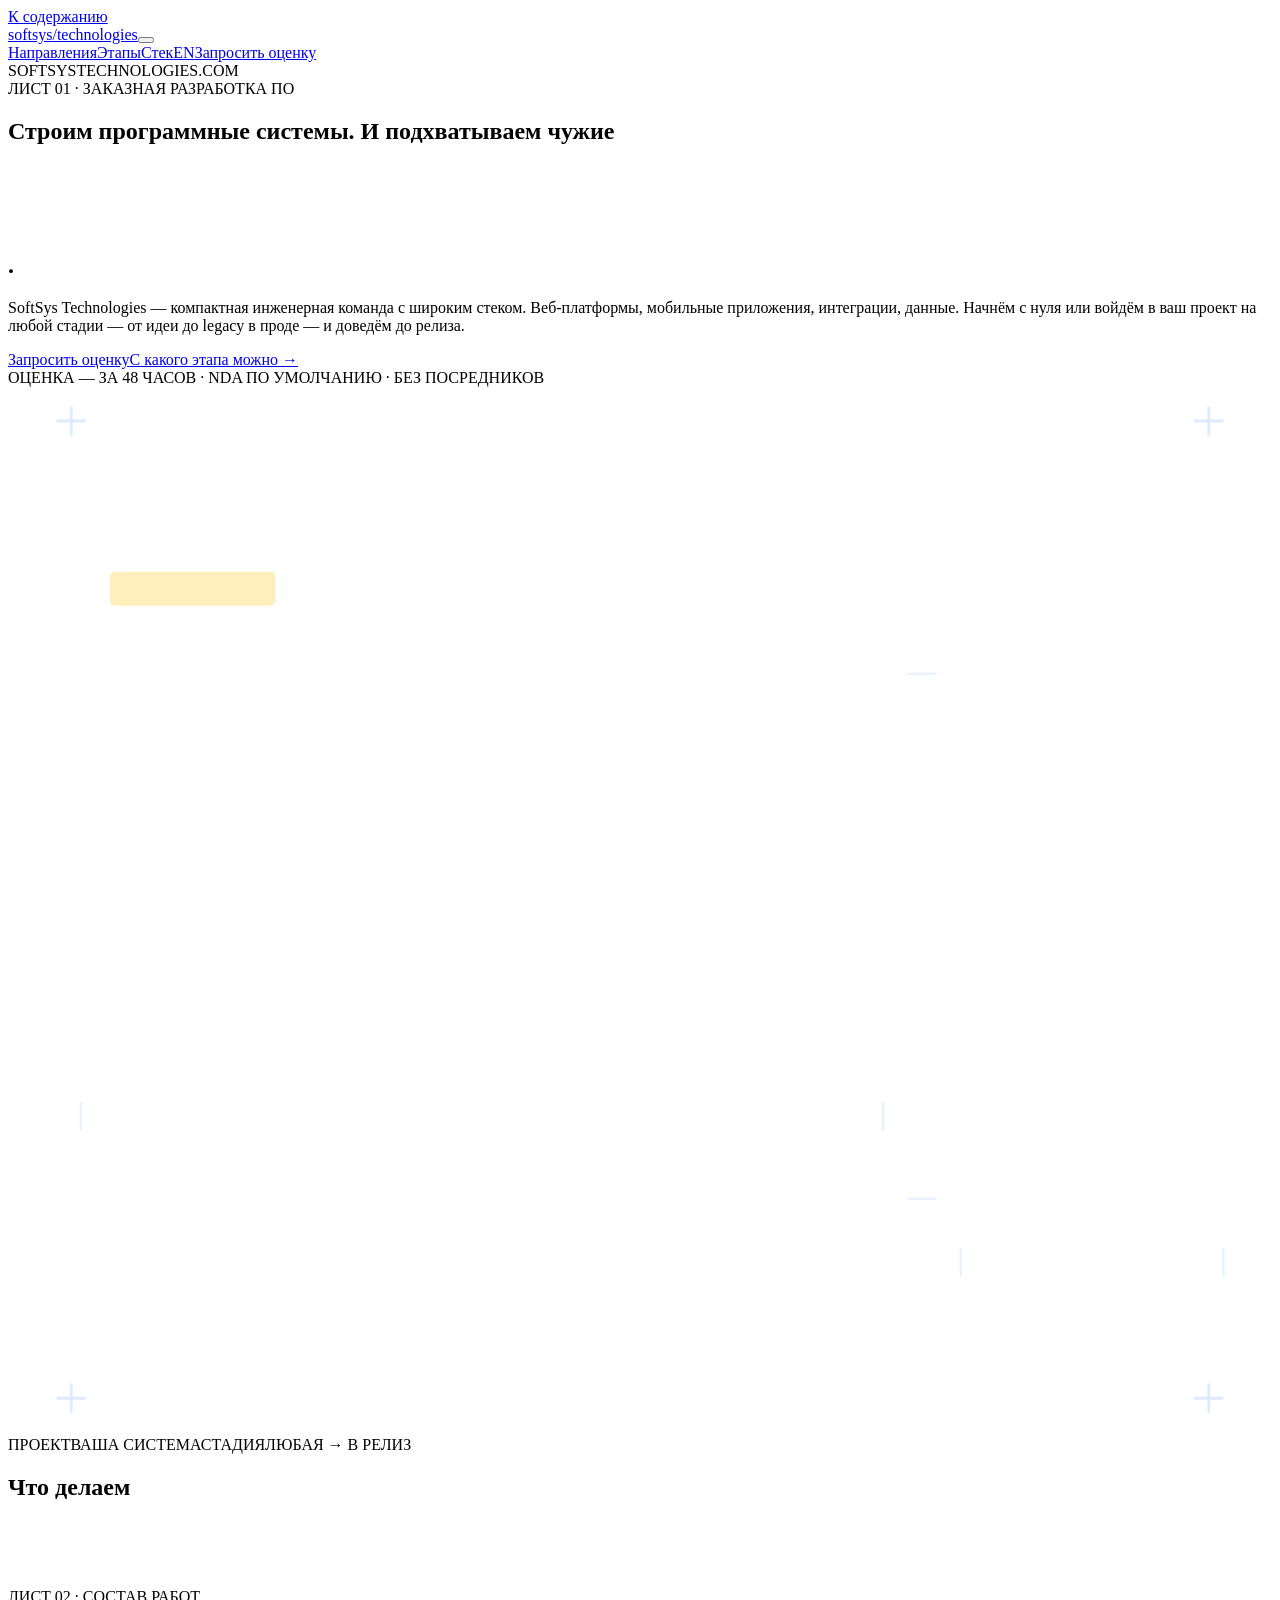
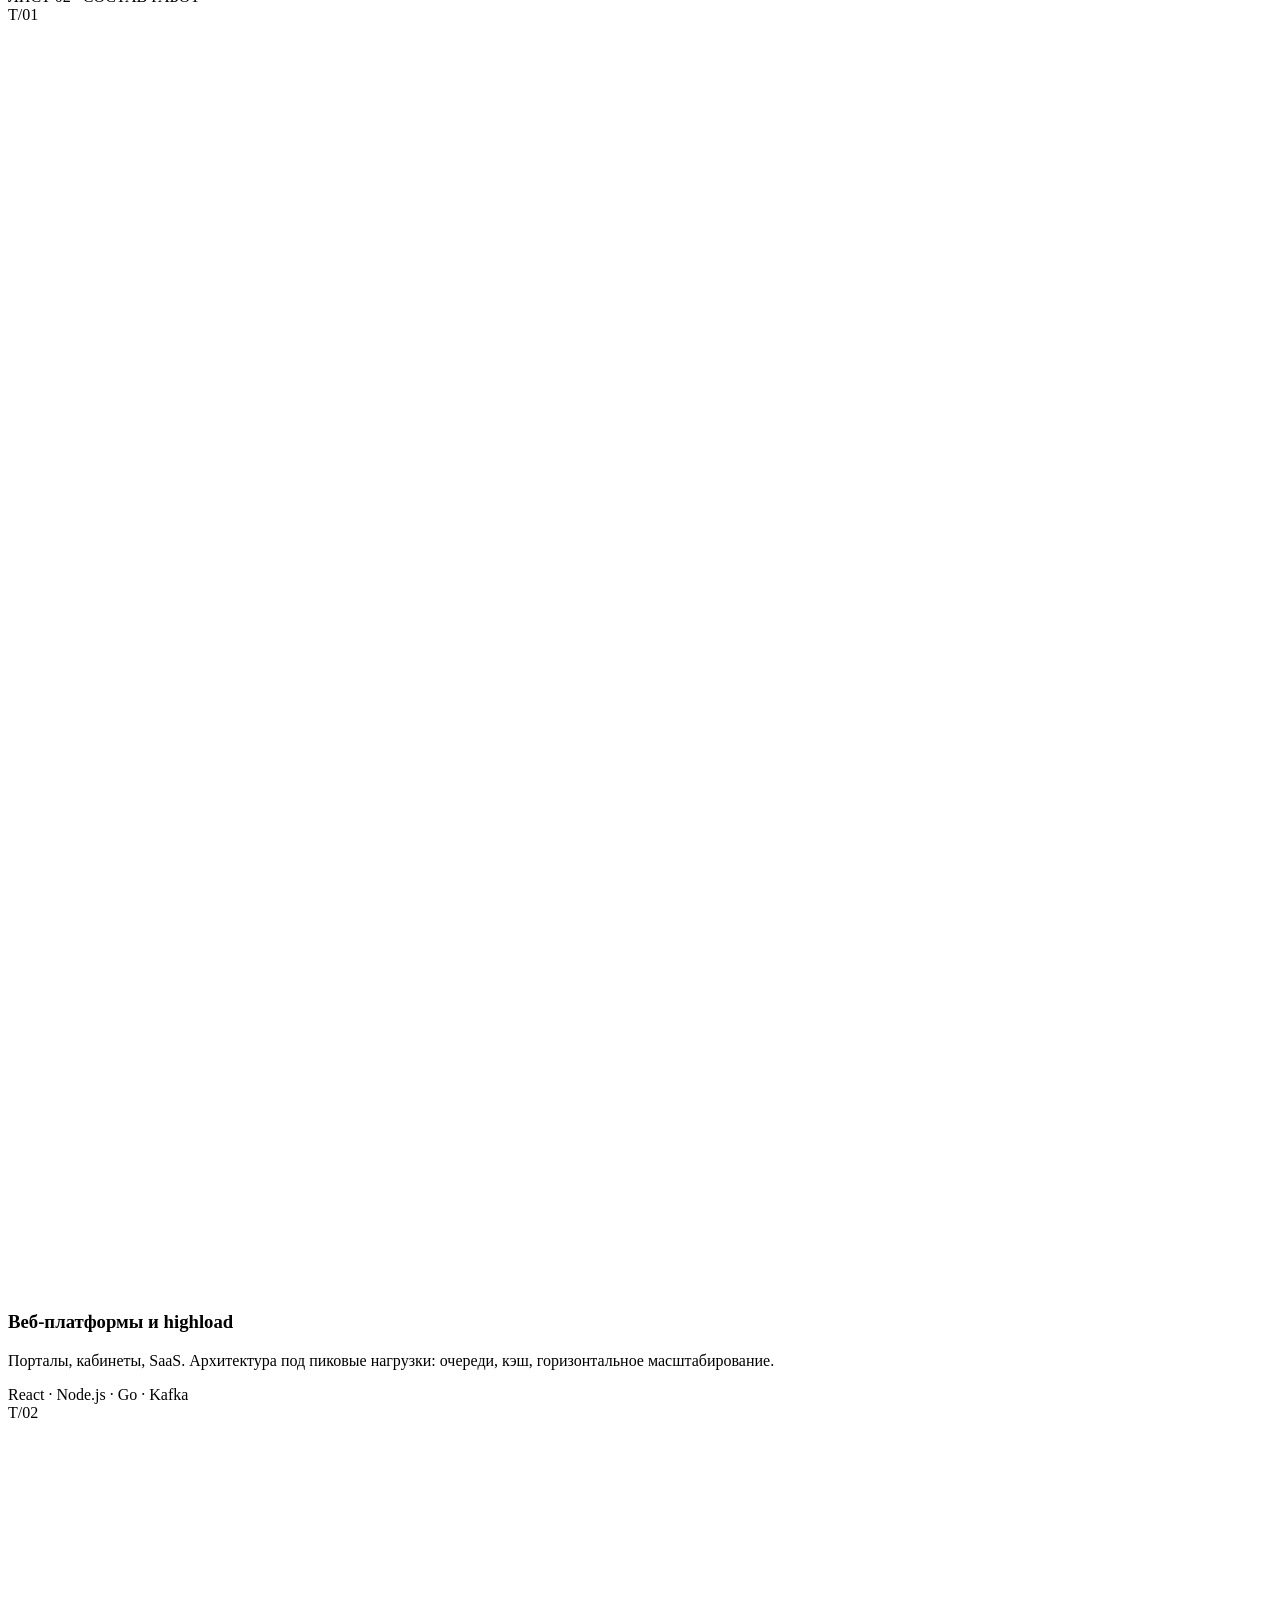
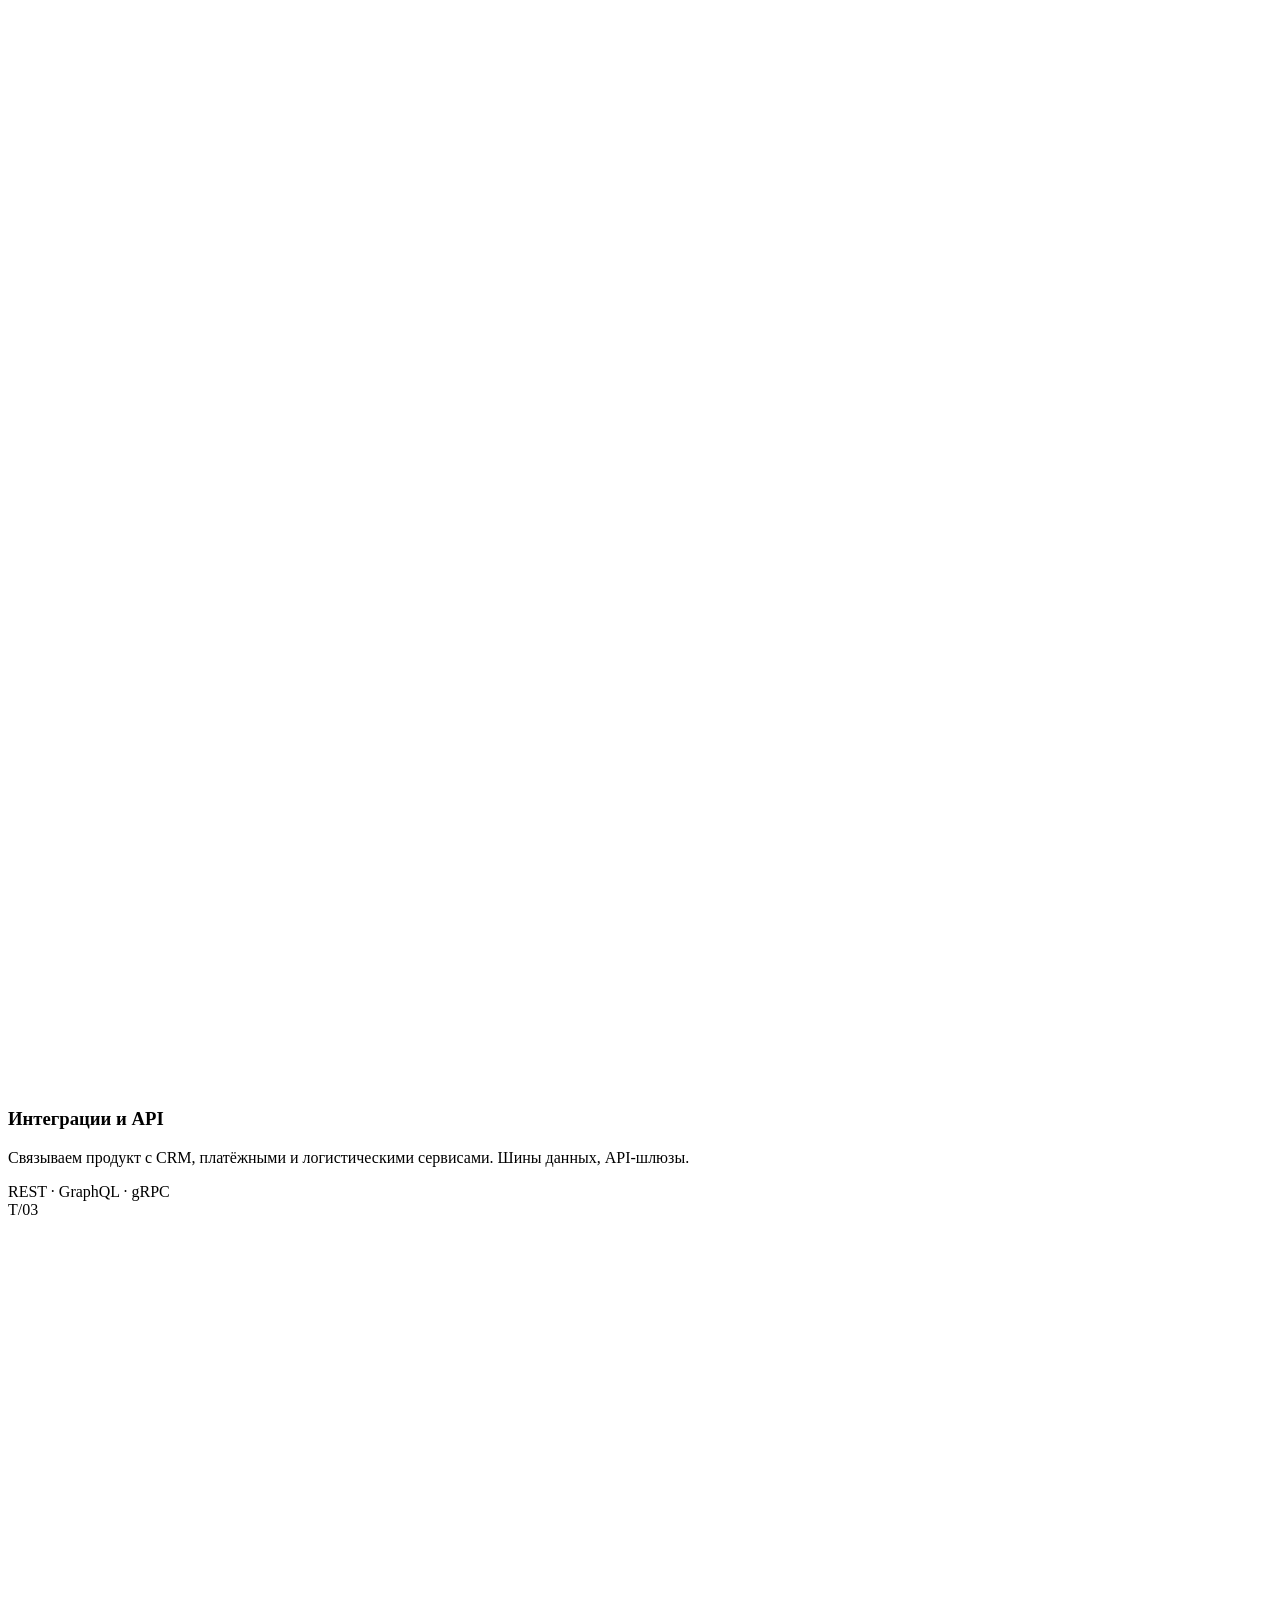
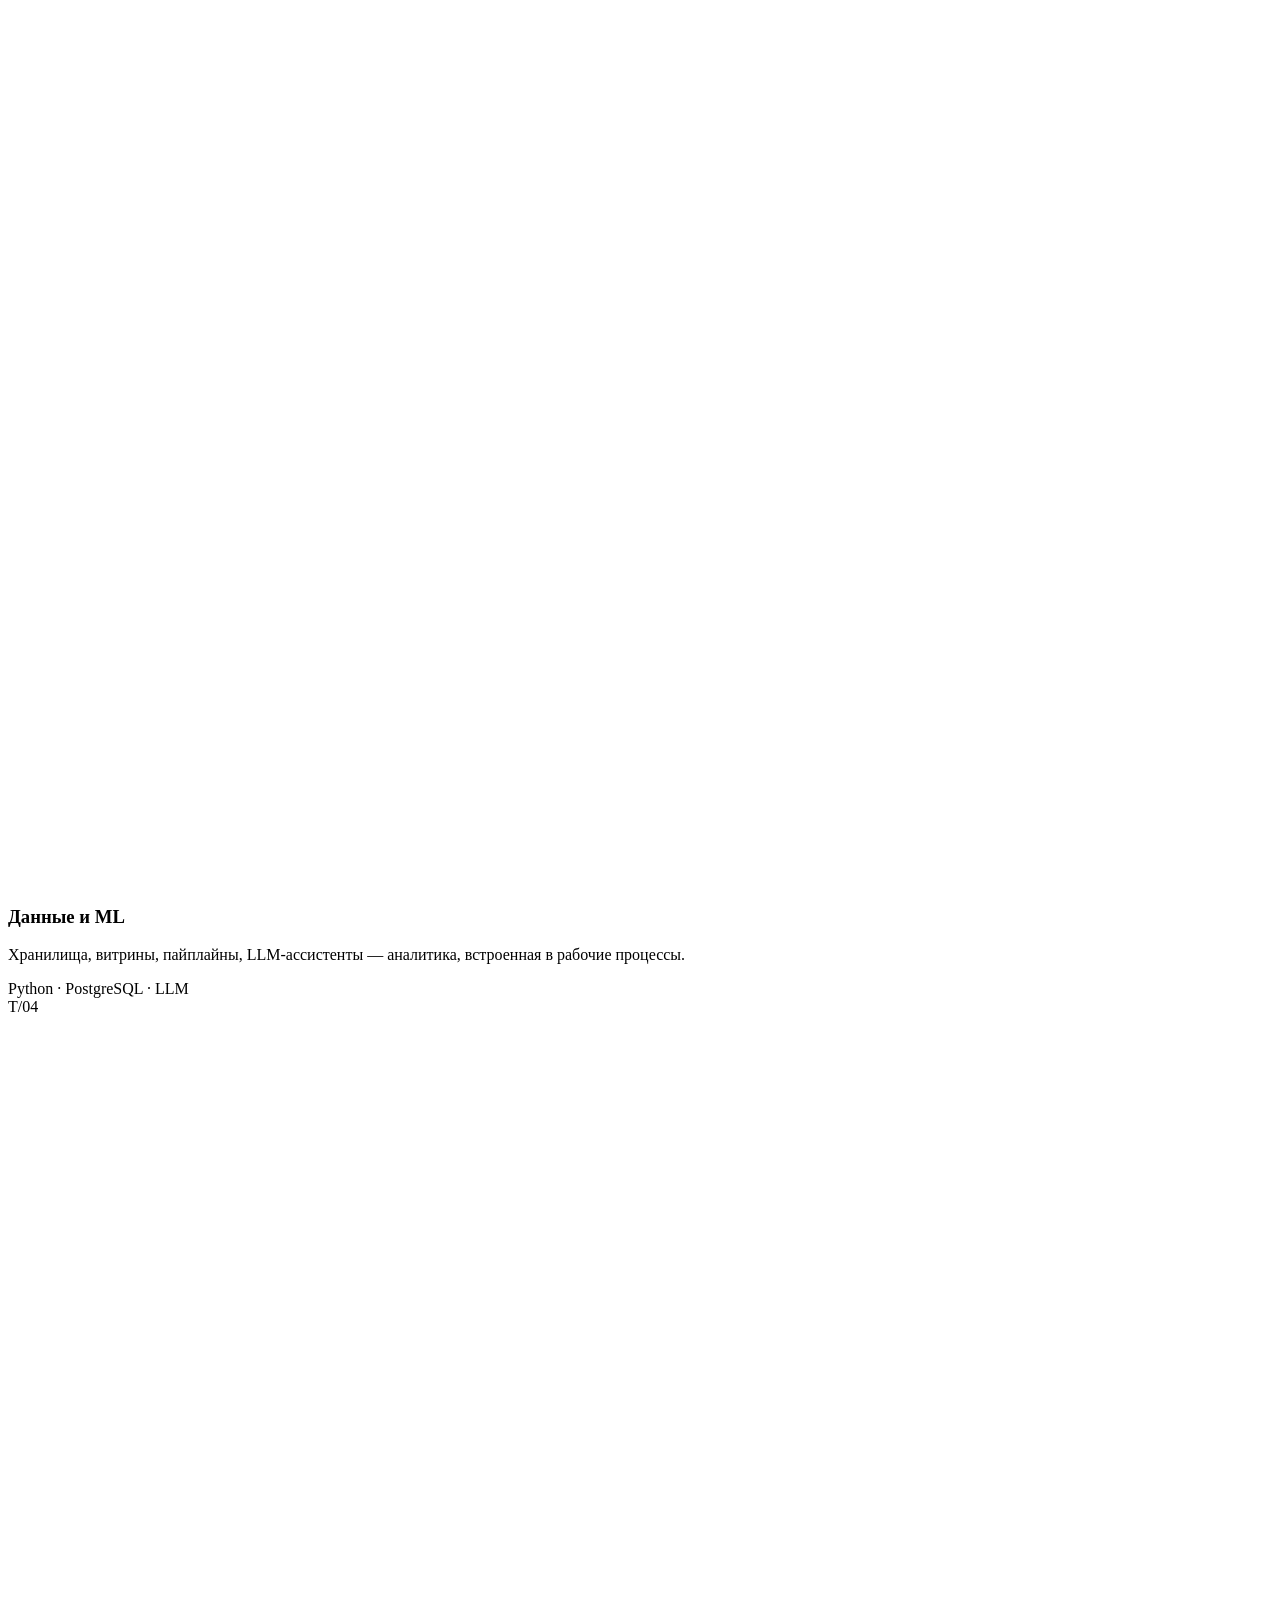
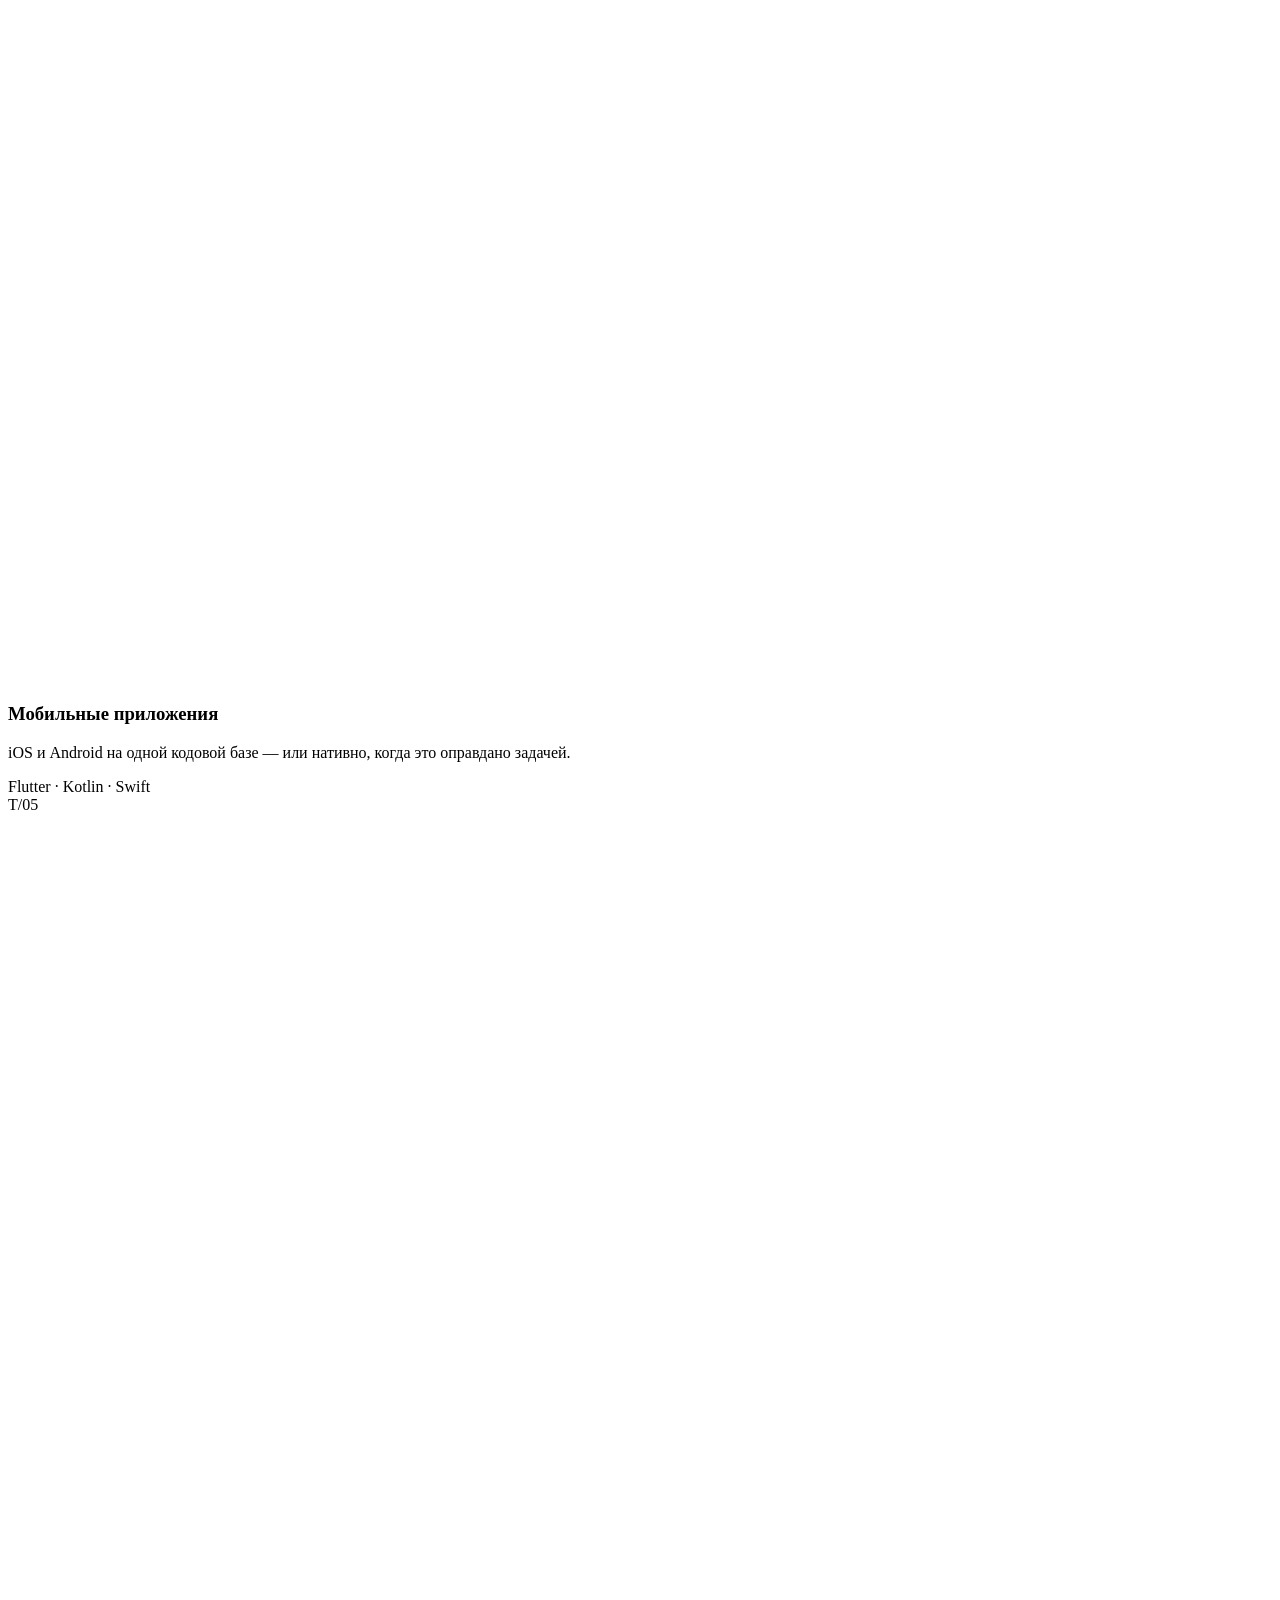
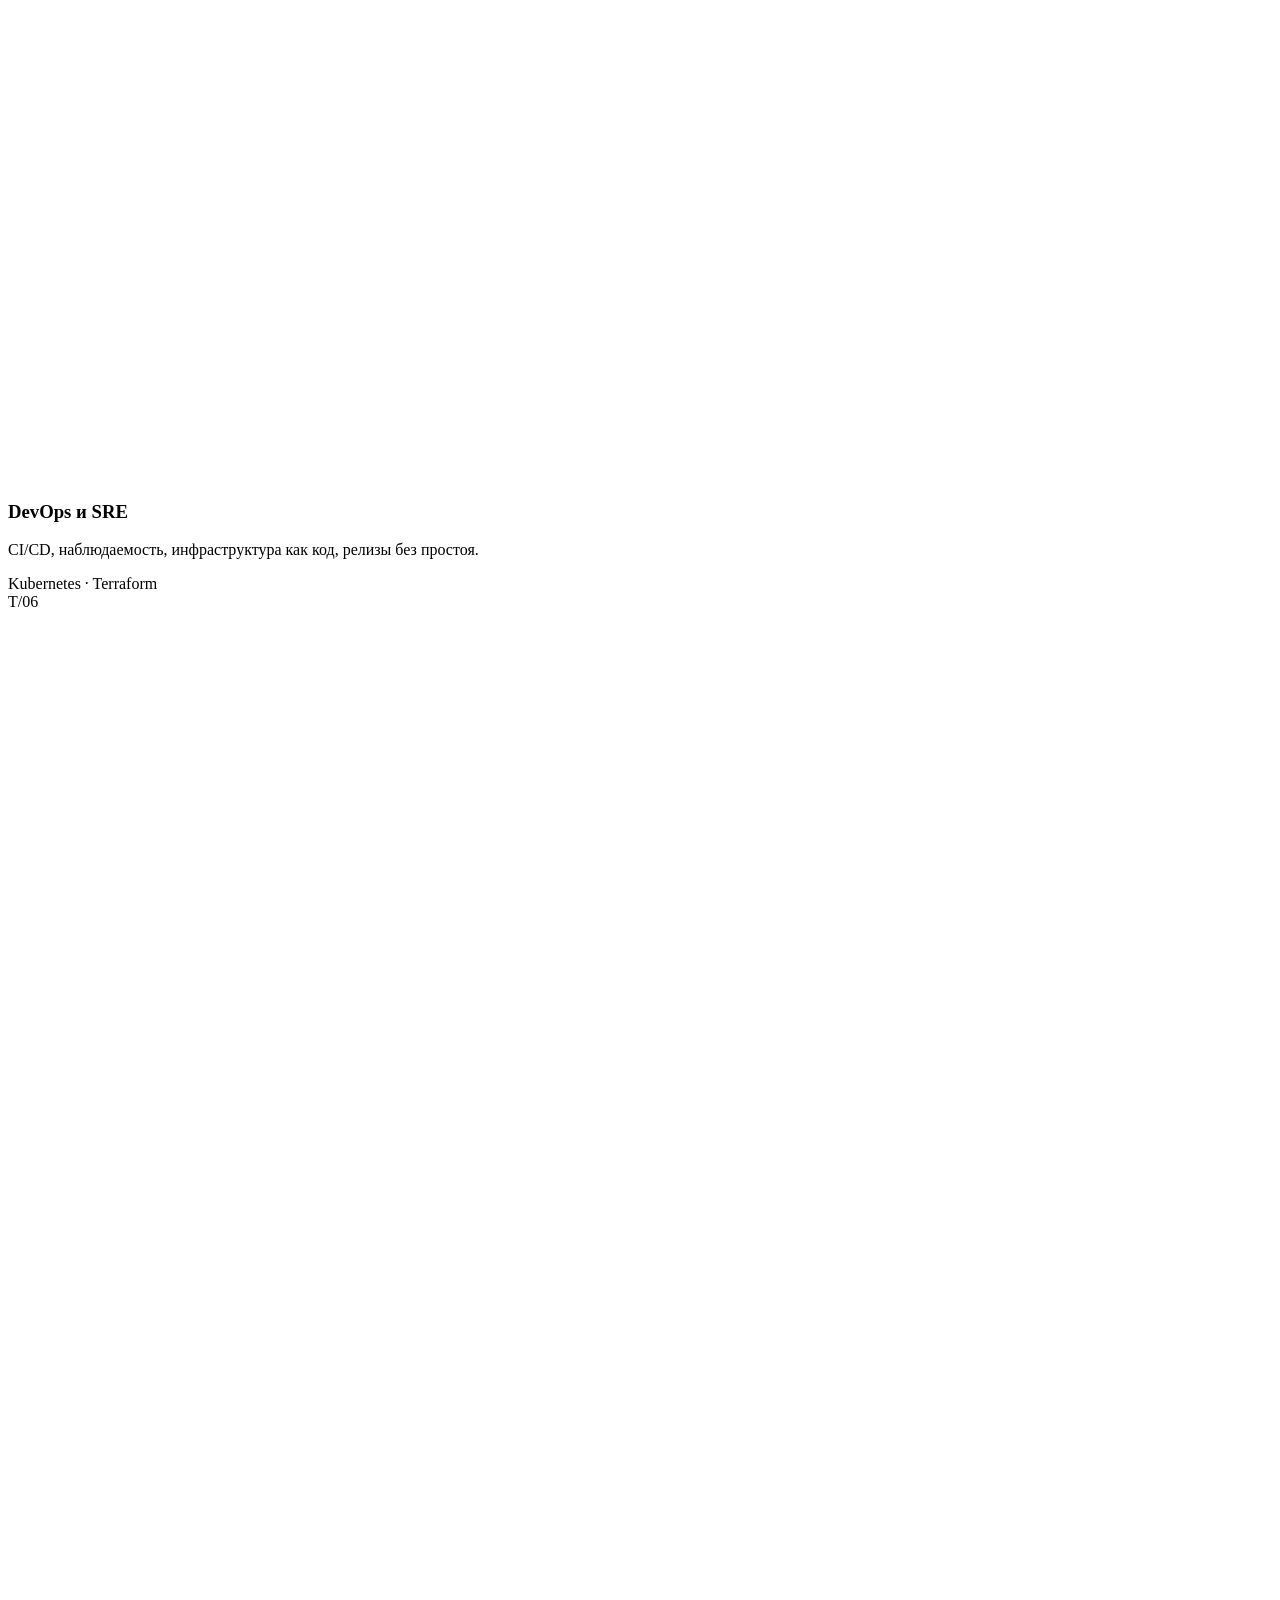
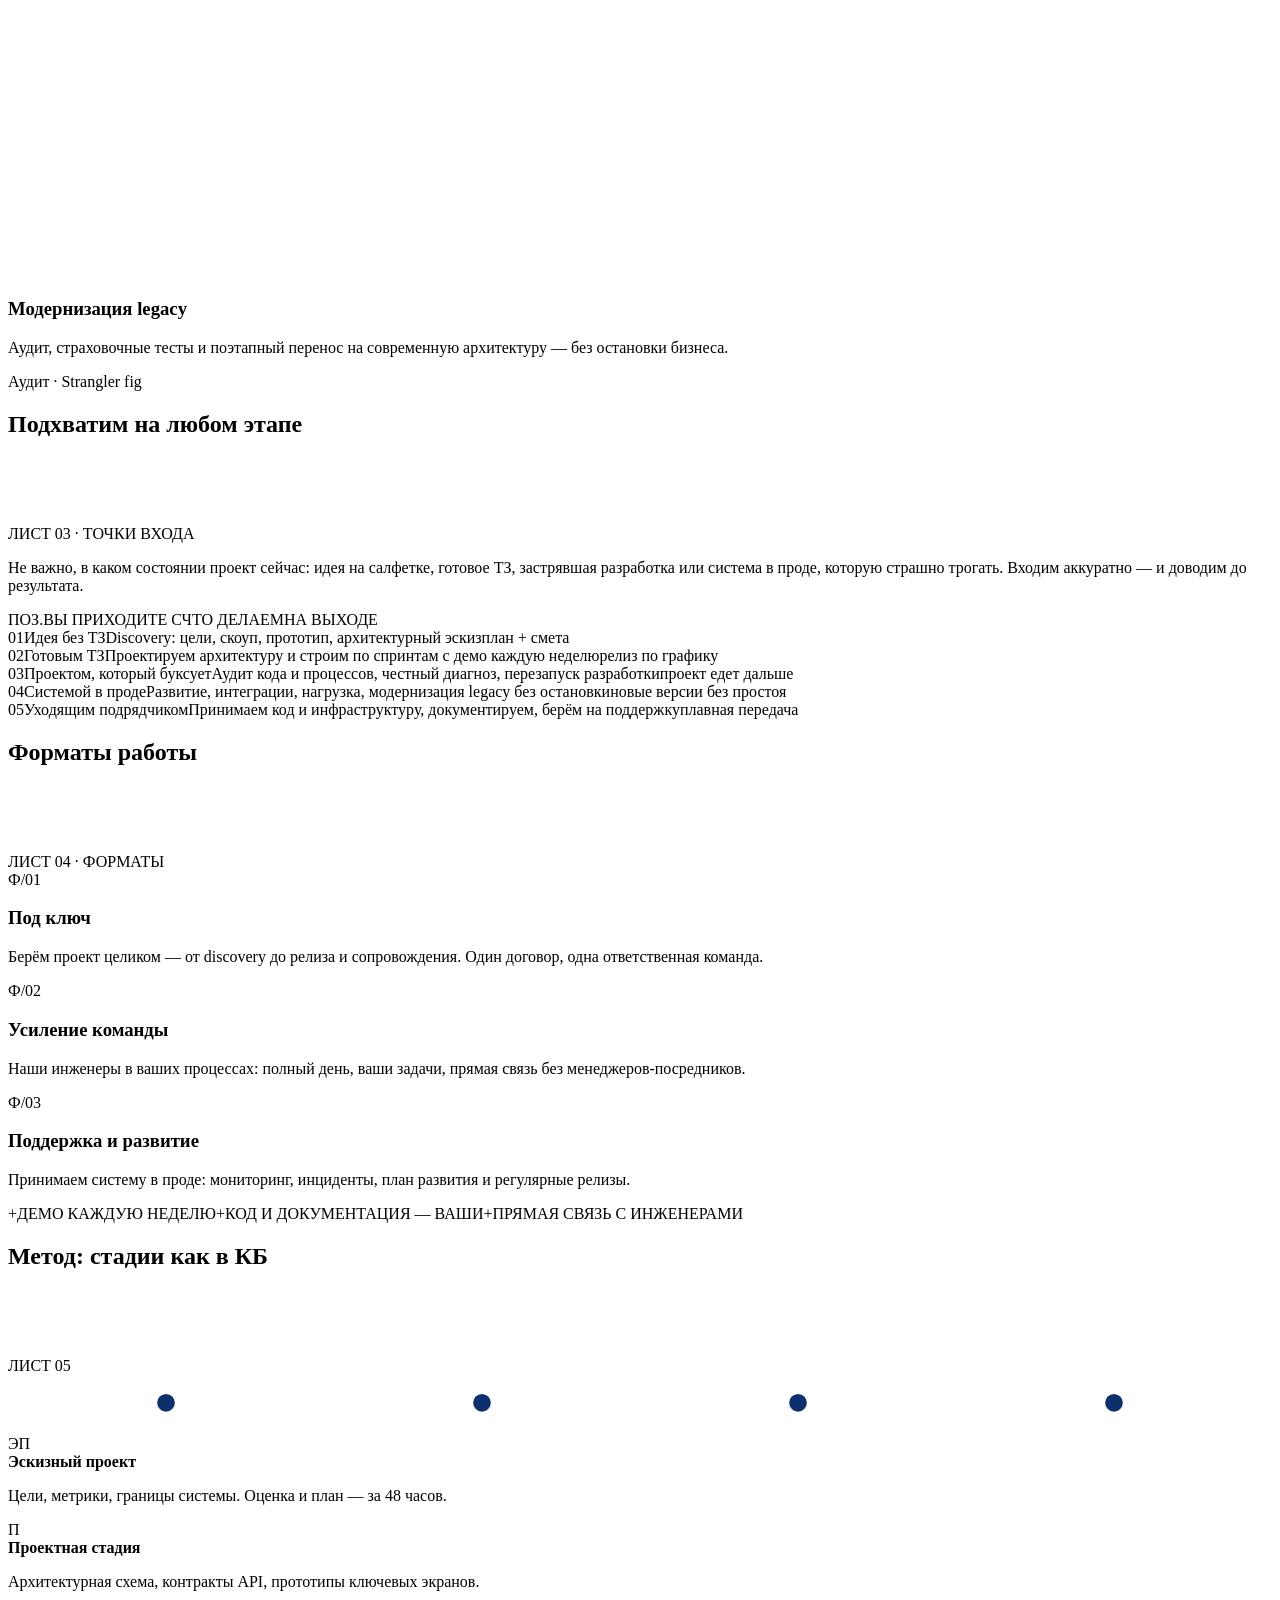
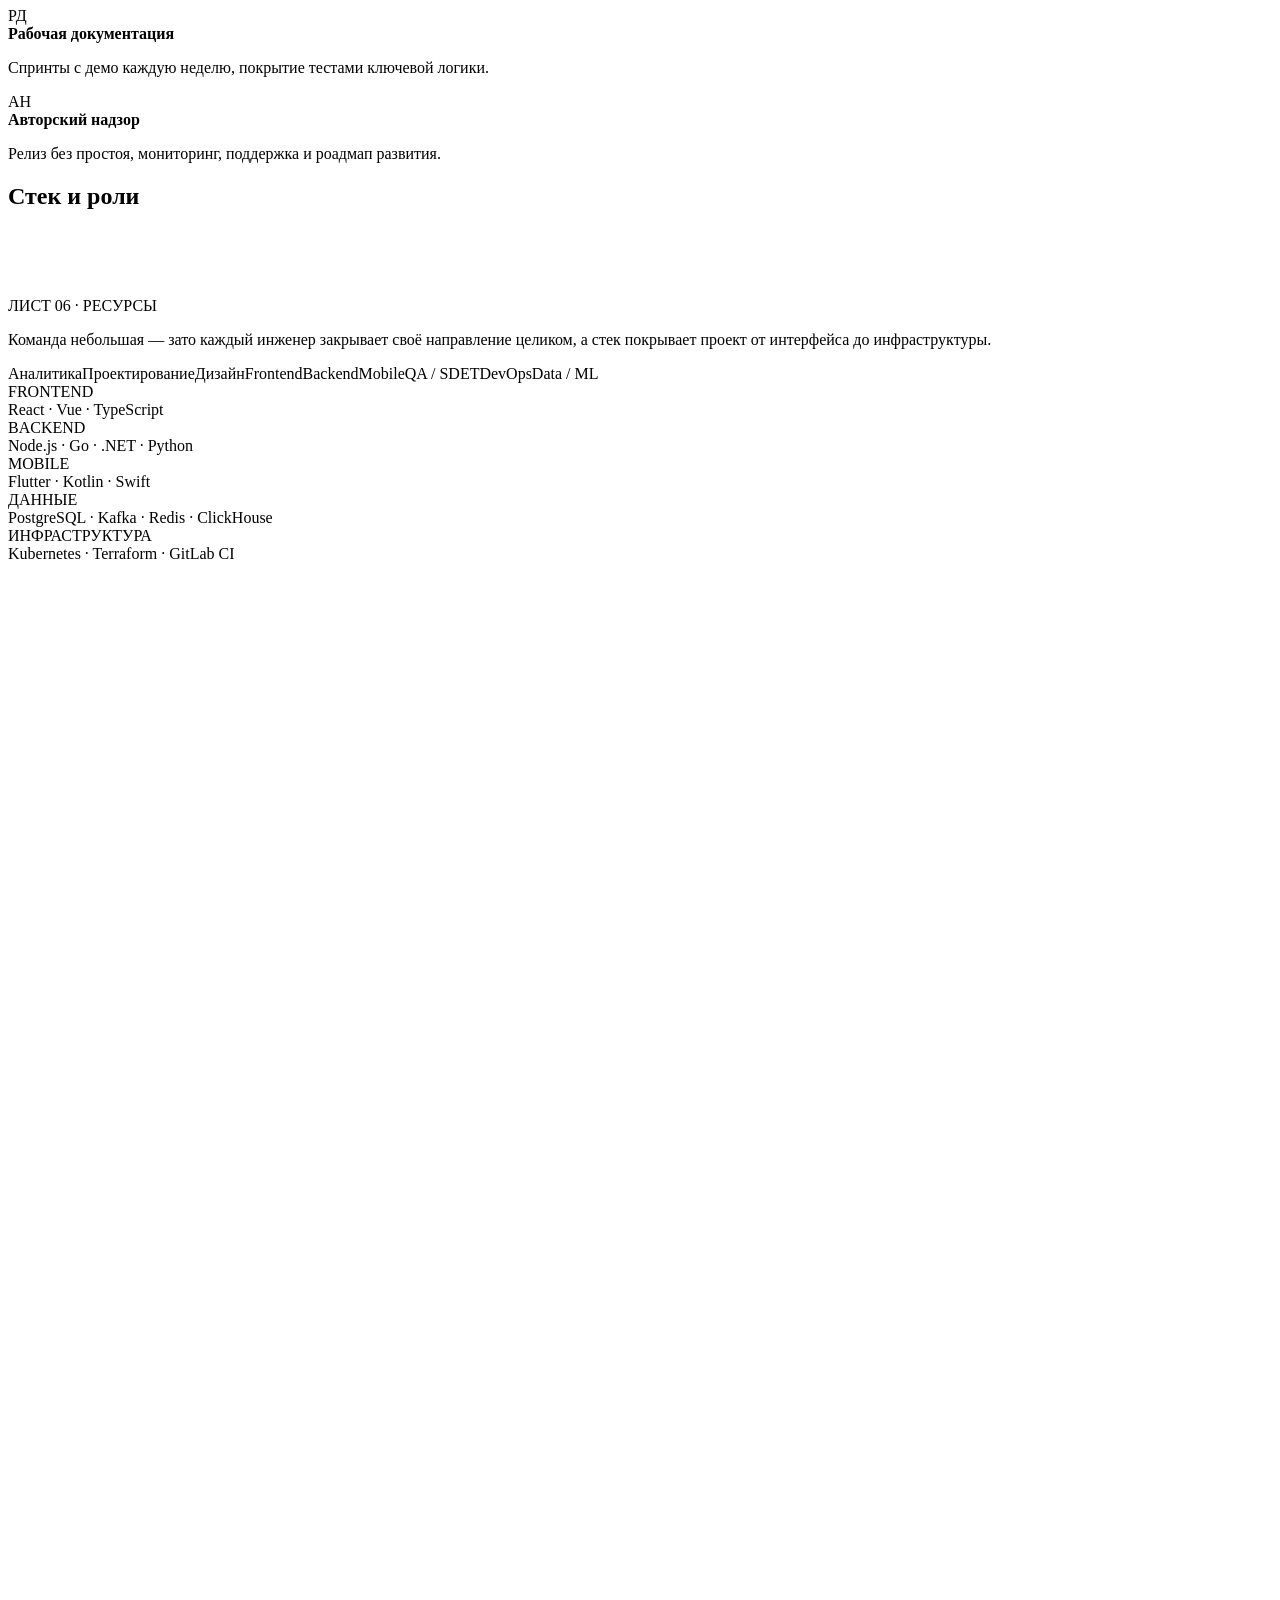
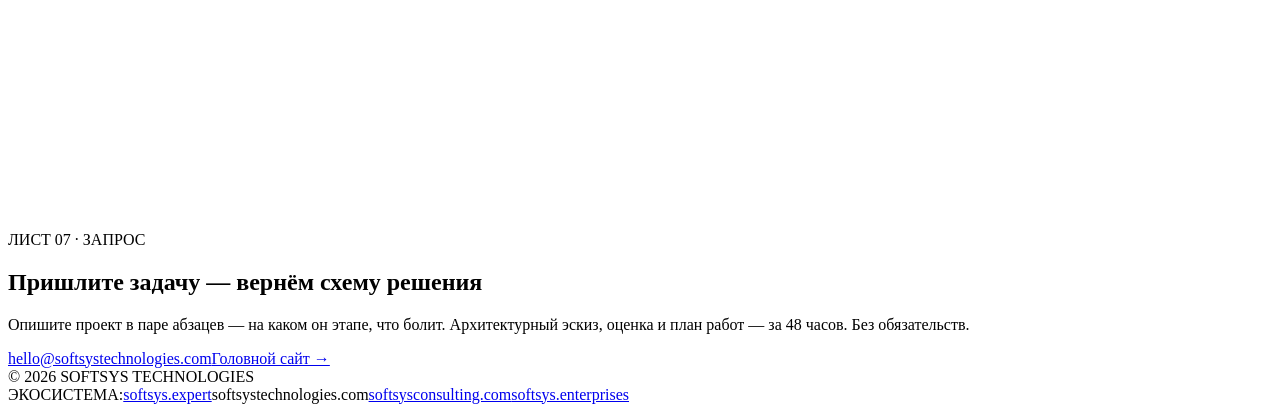
==== index.html @ b44fba32 "Keep Technologies available on Pages while domain DNS is pending" ====
<!doctype html>
<html lang="ru">
<head>
<meta charset="UTF-8">
<meta name="viewport" content="width=device-width,initial-scale=1">
<link rel="icon" type="image/svg+xml" href="/softsys-technologies-site/favicon.svg">
<!--seo:start-->
<title>Разработка программных систем — SoftSys Technologies</title>
<meta name="description" content="Веб-платформы, мобильные приложения, интеграции, данные и DevOps. Создаём системы с нуля и развиваем существующие проекты на любой стадии.">
<meta name="robots" content="index,follow,max-image-preview:large">
<link rel="canonical" href="https://softsystechnologies.com/">
<link rel="alternate" hreflang="ru" href="https://softsystechnologies.com/">
<link rel="alternate" hreflang="en" href="https://softsystechnologies.com/en/">
<link rel="alternate" hreflang="x-default" href="https://softsystechnologies.com/">
<meta name="theme-color" content="#0D2F6E">
<meta property="og:type" content="website">
<meta property="og:site_name" content="SoftSys Technologies">
<meta property="og:title" content="Разработка программных систем — SoftSys Technologies">
<meta property="og:description" content="Веб-платформы, мобильные приложения, интеграции, данные и DevOps. Создаём системы с нуля и развиваем существующие проекты на любой стадии.">
<meta property="og:url" content="https://softsystechnologies.com/">
<meta property="og:locale" content="ru_RU">
<meta property="og:image" content="https://softsystechnologies.com/og-image.png">
<meta property="og:image:width" content="1200">
<meta property="og:image:height" content="630">
<meta property="og:image:alt" content="SoftSys Technologies">
<meta name="twitter:card" content="summary_large_image">
<meta name="twitter:title" content="Разработка программных систем — SoftSys Technologies">
<meta name="twitter:description" content="Веб-платформы, мобильные приложения, интеграции, данные и DevOps. Создаём системы с нуля и развиваем существующие проекты на любой стадии.">
<meta name="twitter:image" content="https://softsystechnologies.com/og-image.png">
<script type="application/ld+json">{"@context":"https://schema.org","@graph":[{"@type":"Organization","@id":"https://softsystechnologies.com/#organization","name":"SoftSys Technologies","url":"https://softsystechnologies.com/","email":"hello@softsystechnologies.com"},{"@type":"WebSite","@id":"https://softsystechnologies.com/#website","name":"SoftSys Technologies","url":"https://softsystechnologies.com/","inLanguage":["ru","en"],"publisher":{"@id":"https://softsystechnologies.com/#organization"}},{"@type":"WebPage","@id":"https://softsystechnologies.com/","url":"https://softsystechnologies.com/","name":"Разработка программных систем — SoftSys Technologies","description":"Веб-платформы, мобильные приложения, интеграции, данные и DevOps. Создаём системы с нуля и развиваем существующие проекты на любой стадии.","inLanguage":"ru","isPartOf":{"@id":"https://softsystechnologies.com/#website"},"about":{"@id":"https://softsystechnologies.com/#organization"}}]}</script><!--seo:end-->
  <script type="module" crossorigin src="/softsys-technologies-site/assets/index-CgQhOwXW.js"></script>
  <link rel="stylesheet" crossorigin href="/softsys-technologies-site/assets/index-CUdcSi9C.css">
</head>
<body>
<div id="app"><!--[--><a class="skip-link" href="#main">К содержанию</a><header class="site-header"><nav class="site-nav" aria-label="Основная навигация"><a class="brand" href="#top">softsys<span>/technologies</span></a><button class="menu-toggle" type="button" aria-label="Меню" aria-expanded="false" aria-controls="primary-menu"><span></span><span></span></button><div id="primary-menu" class="nav-links"><a href="#services">Направления</a><a href="#stages">Этапы</a><a href="#stack">Стек</a><a class="language-link" href="en/" hreflang="en">EN</a><a class="nav-cta" href="#contact">Запросить оценку</a></div></nav></header><main id="main"><div class="d1 d2 frame-decoration" aria-hidden="true"></div><div class="d3 frame-decoration" aria-hidden="true">SOFTSYSTECHNOLOGIES.COM</div><section data-draw-scope data-draw class="page-section hero d14" id="top"><div class="responsive-grid hero-grid d15"><div><div class="reveal d16">ЛИСТ 01 · ЗАКАЗНАЯ РАЗРАБОТКА ПО</div><h1 class="reveal d17">Строим программные системы. И подхватываем <span class="d18">чужие<svg viewBox="0 0 200 16" preserveAspectRatio="none" fill="none" aria-hidden="true" focusable="false" class="d19"><path d="M4 9.4 C 48 8.1, 100 10.6, 148 9 C 172 8.2, 190 9.5, 196 9" stroke="#FFD23F" stroke-width="3" stroke-linecap="round" stroke-dasharray="200" stroke-dashoffset="200" class="d20"></path></svg></span>.</h1><p class="reveal d21">SoftSys Technologies — компактная инженерная команда с широким стеком. Веб-платформы, мобильные приложения, интеграции, данные. Начнём с нуля или войдём в ваш проект на любой стадии — от идеи до legacy в проде — и доведём до релиза.</p><div class="actions reveal d22"><a href="#contact" class="d23 d24">Запросить оценку</a><a href="#stages" class="d25 d26">С какого этапа можно →</a></div><div class="reveal d27">ОЦЕНКА — ЗА 48 ЧАСОВ · NDA ПО УМОЛЧАНИЮ · БЕЗ ПОСРЕДНИКОВ</div></div><div class="reveal d28"><svg viewBox="0 0 520 430" fill="none" aria-hidden="true" focusable="false" class="d29"><g stroke="rgba(220,232,255,.85)" stroke-width="1.4"><rect x="30" y="24" width="330" height="250" stroke-dasharray="1200" stroke-dashoffset="1200" class="d30"></rect><line x1="30" y1="58" x2="360" y2="58" stroke-dasharray="330" stroke-dashoffset="330" class="d31"></line><circle cx="46" cy="41" r="4" stroke-dasharray="26" stroke-dashoffset="26" class="d32"></circle><circle cx="62" cy="41" r="4" stroke-dasharray="26" stroke-dashoffset="26" class="d33"></circle><circle cx="78" cy="41" r="4" stroke-dasharray="26" stroke-dashoffset="26" class="d34"></circle><rect x="120" y="33" width="150" height="16" rx="3" stroke="rgba(220,232,255,.5)" stroke-dasharray="340" stroke-dashoffset="340" class="d35"></rect><rect x="30" y="58" width="92" height="216" stroke-dasharray="620" stroke-dashoffset="620" class="d36"></rect><rect x="42" y="76" width="68" height="14" rx="2" fill="rgba(255,210,63,.35)" stroke="none"></rect><rect x="42" y="100" width="68" height="14" rx="2" stroke="rgba(220,232,255,.4)" stroke-dasharray="170" stroke-dashoffset="170" class="d37"></rect><rect x="42" y="124" width="68" height="14" rx="2" stroke="rgba(220,232,255,.4)" stroke-dasharray="170" stroke-dashoffset="170" class="d38"></rect><rect x="42" y="148" width="68" height="14" rx="2" stroke="rgba(220,232,255,.4)" stroke-dasharray="170" stroke-dashoffset="170" class="d39"></rect><rect x="140" y="76" width="98" height="56" rx="3" stroke-dasharray="310" stroke-dashoffset="310" class="d40"></rect><rect x="252" y="76" width="94" height="56" rx="3" stroke-dasharray="310" stroke-dashoffset="310" class="d41"></rect><path d="M140 214 l32 -26 l30 14 l36 -34 l28 10 l36 -30" stroke-width="2" stroke-dasharray="260" stroke-dashoffset="260" class="d42"></path><rect x="140" y="150" width="206" height="106" rx="3" stroke="rgba(220,232,255,.5)" stroke-dasharray="630" stroke-dashoffset="630" class="d43"></rect></g><g stroke="rgba(220,232,255,.85)" stroke-width="1.4"><rect x="392" y="118" width="108" height="216" rx="18" stroke-dasharray="700" stroke-dashoffset="700" class="d44"></rect><rect x="424" y="128" width="44" height="8" rx="4" stroke="rgba(220,232,255,.5)" stroke-dasharray="110" stroke-dashoffset="110" class="d45"></rect><rect x="404" y="150" width="84" height="52" rx="4" stroke-dasharray="280" stroke-dashoffset="280" class="d46"></rect><rect x="404" y="212" width="84" height="12" rx="2" stroke="rgba(220,232,255,.4)" stroke-dasharray="200" stroke-dashoffset="200" class="d47"></rect><rect x="404" y="234" width="84" height="12" rx="2" stroke="rgba(220,232,255,.4)" stroke-dasharray="200" stroke-dashoffset="200" class="d48"></rect><rect x="404" y="256" width="60" height="12" rx="2" stroke="rgba(220,232,255,.4)" stroke-dasharray="150" stroke-dashoffset="150" class="d49"></rect><line x1="404" y1="312" x2="488" y2="312" stroke="rgba(220,232,255,.4)" stroke-dasharray="84" stroke-dashoffset="84" class="d50"></line></g><g stroke="rgba(220,232,255,.6)" stroke-width="1"><line x1="30" y1="300" x2="360" y2="300" stroke-dasharray="330" stroke-dashoffset="330" class="d51"></line><line x1="30" y1="294" x2="30" y2="306"></line><line x1="360" y1="294" x2="360" y2="306"></line><line x1="392" y1="360" x2="500" y2="360" stroke-dasharray="108" stroke-dashoffset="108" class="d52"></line><line x1="392" y1="354" x2="392" y2="366"></line><line x1="500" y1="354" x2="500" y2="366"></line><line x1="376" y1="118" x2="376" y2="334" stroke-dasharray="216" stroke-dashoffset="216" class="d53"></line><line x1="370" y1="118" x2="382" y2="118"></line><line x1="370" y1="334" x2="382" y2="334"></line></g><g fill="#FFD23F" font-family="JetBrains Mono,monospace" font-size="10" letter-spacing="1.5"><text x="160" y="317" opacity="0" class="d54">WEB · 1440</text><text x="408" y="377" opacity="0" class="d55">MOBILE · 390</text></g><g stroke="rgba(220,232,255,.9)" stroke-width="1.2"><path d="M20 14 h12 M26 8 v12"></path><path d="M488 14 h12 M494 8 v12"></path><path d="M20 416 h12 M26 410 v12"></path><path d="M488 416 h12 M494 410 v12"></path></g></svg><div class="responsive-grid d56"><span class="d57">ПРОЕКТ</span><span class="d58">ВАША СИСТЕМА</span><span class="d59">СТАДИЯ</span><span class="d60">ЛЮБАЯ → В РЕЛИЗ</span></div></div></div></section><section data-draw-scope data-draw id="services" class="page-section d61"><div class="d62"><div class="d63"><div><h2 class="d64">Что делаем</h2><svg viewBox="0 0 240 12" fill="none" aria-hidden="true" focusable="false" class="d65"><path d="M3 7.4 C 45 6.3, 95 8.4, 142 7.1 C 182 6.1, 216 8, 237 6.9" stroke="#FFD23F" stroke-width="2.2" stroke-linecap="round" stroke-dasharray="240" stroke-dashoffset="240" class="d66"></path></svg></div><span class="d67">ЛИСТ 02 · СОСТАВ РАБОТ</span></div><div class="responsive-grid d68"><div class="reveal d69 d70"><div class="d71"><span class="d72">Т/01</span><svg viewBox="0 0 24 24" fill="none" stroke="rgba(220,232,255,.85)" stroke-width="1.5" aria-hidden="true" focusable="false" class="d73"><path d="M4 17a8 8 0 0 1 16 0" stroke-dasharray="100" stroke-dashoffset="100" class="d74"></path><path d="M12 17l5-5" stroke-dasharray="30" stroke-dashoffset="30" class="d75"></path></svg></div><h3 class="d76">Веб-платформы и highload</h3><p class="d77">Порталы, кабинеты, SaaS. Архитектура под пиковые нагрузки: очереди, кэш, горизонтальное масштабирование.</p><span class="d78">React · Node.js · Go · Kafka</span></div><div class="reveal d79 d80"><div class="d81"><span class="d82">Т/02</span><svg viewBox="0 0 24 24" fill="none" stroke="rgba(220,232,255,.85)" stroke-width="1.5" aria-hidden="true" focusable="false" class="d83"><path d="M3 4h8v7H3z" stroke-dasharray="60" stroke-dashoffset="60" class="d84"></path><path d="M13 13h8v7h-8z" stroke-dasharray="60" stroke-dashoffset="60" class="d85"></path><path d="M11 8h6v5" stroke-dasharray="30" stroke-dashoffset="30" class="d86"></path></svg></div><h3 class="d87">Интеграции и API</h3><p class="d88">Связываем продукт с CRM, платёжными и логистическими сервисами. Шины данных, API-шлюзы.</p><span class="d89">REST · GraphQL · gRPC</span></div><div class="reveal d90 d91"><div class="d92"><span class="d93">Т/03</span><svg viewBox="0 0 24 24" fill="none" stroke="rgba(220,232,255,.85)" stroke-width="1.5" aria-hidden="true" focusable="false" class="d94"><path d="M5 6c0-1.7 3.1-3 7-3s7 1.3 7 3-3.1 3-7 3-7-1.3-7-3z" stroke-dasharray="60" stroke-dashoffset="60" class="d95"></path><path d="M5 6v12c0 1.7 3.1 3 7 3s7-1.3 7-3V6" stroke-dasharray="70" stroke-dashoffset="70" class="d96"></path></svg></div><h3 class="d97">Данные и ML</h3><p class="d98">Хранилища, витрины, пайплайны, LLM-ассистенты — аналитика, встроенная в рабочие процессы.</p><span class="d99">Python · PostgreSQL · LLM</span></div><div class="reveal d100 d101"><div class="d102"><span class="d103">Т/04</span><svg viewBox="0 0 24 24" fill="none" stroke="rgba(220,232,255,.85)" stroke-width="1.5" aria-hidden="true" focusable="false" class="d104"><path d="M3 5h12v10H3z" stroke-dasharray="80" stroke-dashoffset="80" class="d105"></path><path d="M17 8h4v11h-4z" stroke-dasharray="60" stroke-dashoffset="60" class="d106"></path></svg></div><h3 class="d107">Мобильные приложения</h3><p class="d108">iOS и Android на одной кодовой базе — или нативно, когда это оправдано задачей.</p><span class="d109">Flutter · Kotlin · Swift</span></div><div class="reveal d110 d111"><div class="d112"><span class="d113">Т/05</span><svg viewBox="0 0 24 24" fill="none" stroke="rgba(220,232,255,.85)" stroke-width="1.5" aria-hidden="true" focusable="false" class="d114"><circle cx="12" cy="12" r="5" stroke-dasharray="35" stroke-dashoffset="35" class="d115"></circle><path d="M12 3v3M12 18v3M3 12h3M18 12h3" stroke-dasharray="40" stroke-dashoffset="40" class="d116"></path></svg></div><h3 class="d117">DevOps и SRE</h3><p class="d118">CI/CD, наблюдаемость, инфраструктура как код, релизы без простоя.</p><span class="d119">Kubernetes · Terraform</span></div><div class="reveal d120 d121"><div class="d122"><span class="d123">Т/06</span><svg viewBox="0 0 24 24" fill="none" stroke="rgba(220,232,255,.85)" stroke-width="1.5" aria-hidden="true" focusable="false" class="d124"><path d="M4 11V4h7" stroke-dasharray="30" stroke-dashoffset="30" class="d125"></path><path d="M13 13h7v7h-7z" stroke-dasharray="60" stroke-dashoffset="60" class="d126"></path><path d="M8 8l4 4" stroke-dasharray="12" stroke-dashoffset="12" class="d127"></path></svg></div><h3 class="d128">Модернизация legacy</h3><p class="d129">Аудит, страховочные тесты и поэтапный перенос на современную архитектуру — без остановки бизнеса.</p><span class="d130">Аудит · Strangler fig</span></div></div></div></section><section data-draw-scope data-draw id="stages" class="page-section d131"><div class="d132"><div class="d133"><div><h2 class="d134">Подхватим на любом этапе</h2><svg viewBox="0 0 240 12" fill="none" aria-hidden="true" focusable="false" class="d135"><path d="M3 7.4 C 45 6.3, 95 8.4, 142 7.1 C 182 6.1, 216 8, 237 6.9" stroke="#FFD23F" stroke-width="2.2" stroke-linecap="round" stroke-dasharray="240" stroke-dashoffset="240" class="d136"></path></svg></div><span class="d137">ЛИСТ 03 · ТОЧКИ ВХОДА</span></div><p class="d138">Не важно, в каком состоянии проект сейчас: идея на салфетке, готовое ТЗ, застрявшая разработка или система в проде, которую страшно трогать. Входим аккуратно — и доводим до результата.</p><div class="d139"><div class="responsive-grid stage-head d140"><span class="d141">ПОЗ.</span><span class="d142">ВЫ ПРИХОДИТЕ С</span><span class="d143">ЧТО ДЕЛАЕМ</span><span class="d144">НА ВЫХОДЕ</span></div><div class="responsive-grid stage-row reveal d145 d146"><span class="d147">01</span><span data-label="ВЫ ПРИХОДИТЕ С" class="d148">Идея без ТЗ</span><span data-label="ЧТО ДЕЛАЕМ" class="d149">Discovery: цели, скоуп, прототип, архитектурный эскиз</span><span data-label="НА ВЫХОДЕ" class="d150">план + смета</span></div><div class="responsive-grid stage-row reveal d151 d152"><span class="d153">02</span><span data-label="ВЫ ПРИХОДИТЕ С" class="d154">Готовым ТЗ</span><span data-label="ЧТО ДЕЛАЕМ" class="d155">Проектируем архитектуру и строим по спринтам с демо каждую неделю</span><span data-label="НА ВЫХОДЕ" class="d156">релиз по графику</span></div><div class="responsive-grid stage-row reveal d157 d158"><span class="d159">03</span><span data-label="ВЫ ПРИХОДИТЕ С" class="d160">Проектом, который буксует</span><span data-label="ЧТО ДЕЛАЕМ" class="d161">Аудит кода и процессов, честный диагноз, перезапуск разработки</span><span data-label="НА ВЫХОДЕ" class="d162">проект едет дальше</span></div><div class="responsive-grid stage-row reveal d163 d164"><span class="d165">04</span><span data-label="ВЫ ПРИХОДИТЕ С" class="d166">Системой в проде</span><span data-label="ЧТО ДЕЛАЕМ" class="d167">Развитие, интеграции, нагрузка, модернизация legacy без остановки</span><span data-label="НА ВЫХОДЕ" class="d168">новые версии без простоя</span></div><div class="responsive-grid stage-row reveal d169 d170"><span class="d171">05</span><span data-label="ВЫ ПРИХОДИТЕ С" class="d172">Уходящим подрядчиком</span><span data-label="ЧТО ДЕЛАЕМ" class="d173">Принимаем код и инфраструктуру, документируем, берём на поддержку</span><span data-label="НА ВЫХОДЕ" class="d174">плавная передача</span></div></div></div></section><section data-draw-scope data-draw id="formats" class="page-section d175"><div class="d176"><div class="d177"><div><h2 class="d178">Форматы работы</h2><svg viewBox="0 0 240 12" fill="none" aria-hidden="true" focusable="false" class="d179"><path d="M3 7.4 C 45 6.3, 95 8.4, 142 7.1 C 182 6.1, 216 8, 237 6.9" stroke="#FFD23F" stroke-width="2.2" stroke-linecap="round" stroke-dasharray="240" stroke-dashoffset="240" class="d180"></path></svg></div><span class="d181">ЛИСТ 04 · ФОРМАТЫ</span></div><div class="responsive-grid d182"><div class="reveal d183 d184"><span class="d185">Ф/01</span><h3 class="d186">Под ключ</h3><p class="d187">Берём проект целиком — от discovery до релиза и сопровождения. Один договор, одна ответственная команда.</p></div><div class="reveal d188 d189"><span class="d190">Ф/02</span><h3 class="d191">Усиление команды</h3><p class="d192">Наши инженеры в ваших процессах: полный день, ваши задачи, прямая связь без менеджеров-посредников.</p></div><div class="reveal d193 d194"><span class="d195">Ф/03</span><h3 class="d196">Поддержка и развитие</h3><p class="d197">Принимаем систему в проде: мониторинг, инциденты, план развития и регулярные релизы.</p></div></div><div class="reveal d198"><span class="d199">+</span><span>ДЕМО КАЖДУЮ НЕДЕЛЮ</span><span class="d200">+</span><span>КОД И ДОКУМЕНТАЦИЯ — ВАШИ</span><span class="d201">+</span><span>ПРЯМАЯ СВЯЗЬ С ИНЖЕНЕРАМИ</span></div></div></section><section data-draw-scope data-draw id="method" class="page-section d202"><div class="d203"><div class="d204"><div><h2 class="d205">Метод: стадии как в КБ</h2><svg viewBox="0 0 240 12" fill="none" aria-hidden="true" focusable="false" class="d206"><path d="M3 7.4 C 45 6.3, 95 8.4, 142 7.1 C 182 6.1, 216 8, 237 6.9" stroke="#FFD23F" stroke-width="2.2" stroke-linecap="round" stroke-dasharray="240" stroke-dashoffset="240" class="d207"></path></svg></div><span class="d208">ЛИСТ 05</span></div><svg viewBox="0 0 1000 44" preserveAspectRatio="none" fill="none" aria-hidden="true" focusable="false" class="d209"><path d="M12 22 H952" stroke="rgba(220,232,255,.6)" stroke-width="1.2" stroke-dasharray="940" stroke-dashoffset="940" class="d210"></path><path d="M948 14 l16 8 -16 8" stroke="#FFD23F" stroke-width="1.4" stroke-dasharray="40" stroke-dashoffset="40" class="d211"></path><circle cx="125" cy="22" r="7" stroke="#FFD23F" stroke-width="1.4" fill="#0D2F6E" stroke-dasharray="44" stroke-dashoffset="44" class="d212"></circle><circle cx="375" cy="22" r="7" stroke="#FFD23F" stroke-width="1.4" fill="#0D2F6E" stroke-dasharray="44" stroke-dashoffset="44" class="d213"></circle><circle cx="625" cy="22" r="7" stroke="#FFD23F" stroke-width="1.4" fill="#0D2F6E" stroke-dasharray="44" stroke-dashoffset="44" class="d214"></circle><circle cx="875" cy="22" r="7" stroke="#FFD23F" stroke-width="1.4" fill="#0D2F6E" stroke-dasharray="44" stroke-dashoffset="44" class="d215"></circle></svg><div class="responsive-grid d216"><div class="reveal d217"><div class="d218">ЭП</div><b class="d219">Эскизный проект</b><p class="d220">Цели, метрики, границы системы. Оценка и план — за 48 часов.</p></div><div class="reveal d221"><div class="d222">П</div><b class="d223">Проектная стадия</b><p class="d224">Архитектурная схема, контракты API, прототипы ключевых экранов.</p></div><div class="reveal d225"><div class="d226">РД</div><b class="d227">Рабочая документация</b><p class="d228">Спринты с демо каждую неделю, покрытие тестами ключевой логики.</p></div><div class="reveal d229"><div class="d230">АН</div><b class="d231">Авторский надзор</b><p class="d232">Релиз без простоя, мониторинг, поддержка и роадмап развития.</p></div></div></div></section><section data-draw-scope data-draw id="stack" class="page-section d233"><div class="d234"><div class="d235"><div><h2 class="d236">Стек и роли</h2><svg viewBox="0 0 240 12" fill="none" aria-hidden="true" focusable="false" class="d237"><path d="M3 7.4 C 45 6.3, 95 8.4, 142 7.1 C 182 6.1, 216 8, 237 6.9" stroke="#FFD23F" stroke-width="2.2" stroke-linecap="round" stroke-dasharray="240" stroke-dashoffset="240" class="d238"></path></svg></div><span class="d239">ЛИСТ 06 · РЕСУРСЫ</span></div><p class="d240">Команда небольшая — зато каждый инженер закрывает своё направление целиком, а стек покрывает проект от интерфейса до инфраструктуры.</p><div class="reveal d241"><span class="d242">Аналитика</span><span class="d243">Проектирование</span><span class="d244">Дизайн</span><span class="d245">Frontend</span><span class="d246">Backend</span><span class="d247">Mobile</span><span class="d248">QA / SDET</span><span class="d249">DevOps</span><span class="d250">Data / ML</span></div><div class="responsive-grid d251"><div class="reveal d252"><div class="d253">FRONTEND</div><div class="d254">React · Vue · TypeScript</div></div><div class="reveal d255"><div class="d256">BACKEND</div><div class="d257">Node.js · Go · .NET · Python</div></div><div class="reveal d258"><div class="d259">MOBILE</div><div class="d260">Flutter · Kotlin · Swift</div></div><div class="reveal d261"><div class="d262">ДАННЫЕ</div><div class="d263">PostgreSQL · Kafka · Redis · ClickHouse</div></div><div class="reveal d264"><div class="d265">ИНФРАСТРУКТУРА</div><div class="d266">Kubernetes · Terraform · GitLab CI</div></div></div></div></section><section data-draw-scope data-draw id="contact" class="page-section d267"><div class="d268"><div class="d269"></div><div class="d270"></div><div class="d271"></div><div class="d272"></div><svg viewBox="0 0 100 100" fill="none" aria-hidden="true" focusable="false" class="d273"><circle cx="50" cy="50" r="44" stroke="#FFD23F" stroke-width="1.6" stroke-dasharray="277" stroke-dashoffset="277" class="d274"></circle><circle cx="50" cy="50" r="34" stroke="rgba(255,210,63,.5)" stroke-width="1" stroke-dasharray="214" stroke-dashoffset="214" class="d275"></circle><path d="M34 51 l11 11 l21 -24" stroke="#FFD23F" stroke-width="2" stroke-dasharray="50" stroke-dashoffset="50" class="d276"></path></svg><div class="d277">ЛИСТ 07 · ЗАПРОС</div><h2 class="d278">Пришлите задачу — вернём схему решения</h2><p class="d279">Опишите проект в паре абзацев — на каком он этапе, что болит. Архитектурный эскиз, оценка и план работ — за 48 часов. Без обязательств.</p><div class="actions d280"><a href="mailto:hello@softsystechnologies.com" class="d281 d282">hello@softsystechnologies.com</a><a href="https://softsys.expert" class="d283 d284">Головной сайт →</a></div></div><div class="d285"><div class="d286">© 2026 SOFTSYS TECHNOLOGIES</div><div class="actions d287"><span class="d288">ЭКОСИСТЕМА:</span><a href="https://softsys.expert">softsys.expert</a><span class="d289">softsystechnologies.com</span><a href="https://softsysconsulting.com">softsysconsulting.com</a><a href="https://softsys.enterprises">softsys.enterprises</a></div></div></section></main><!--]--></div>
</body>
</html>
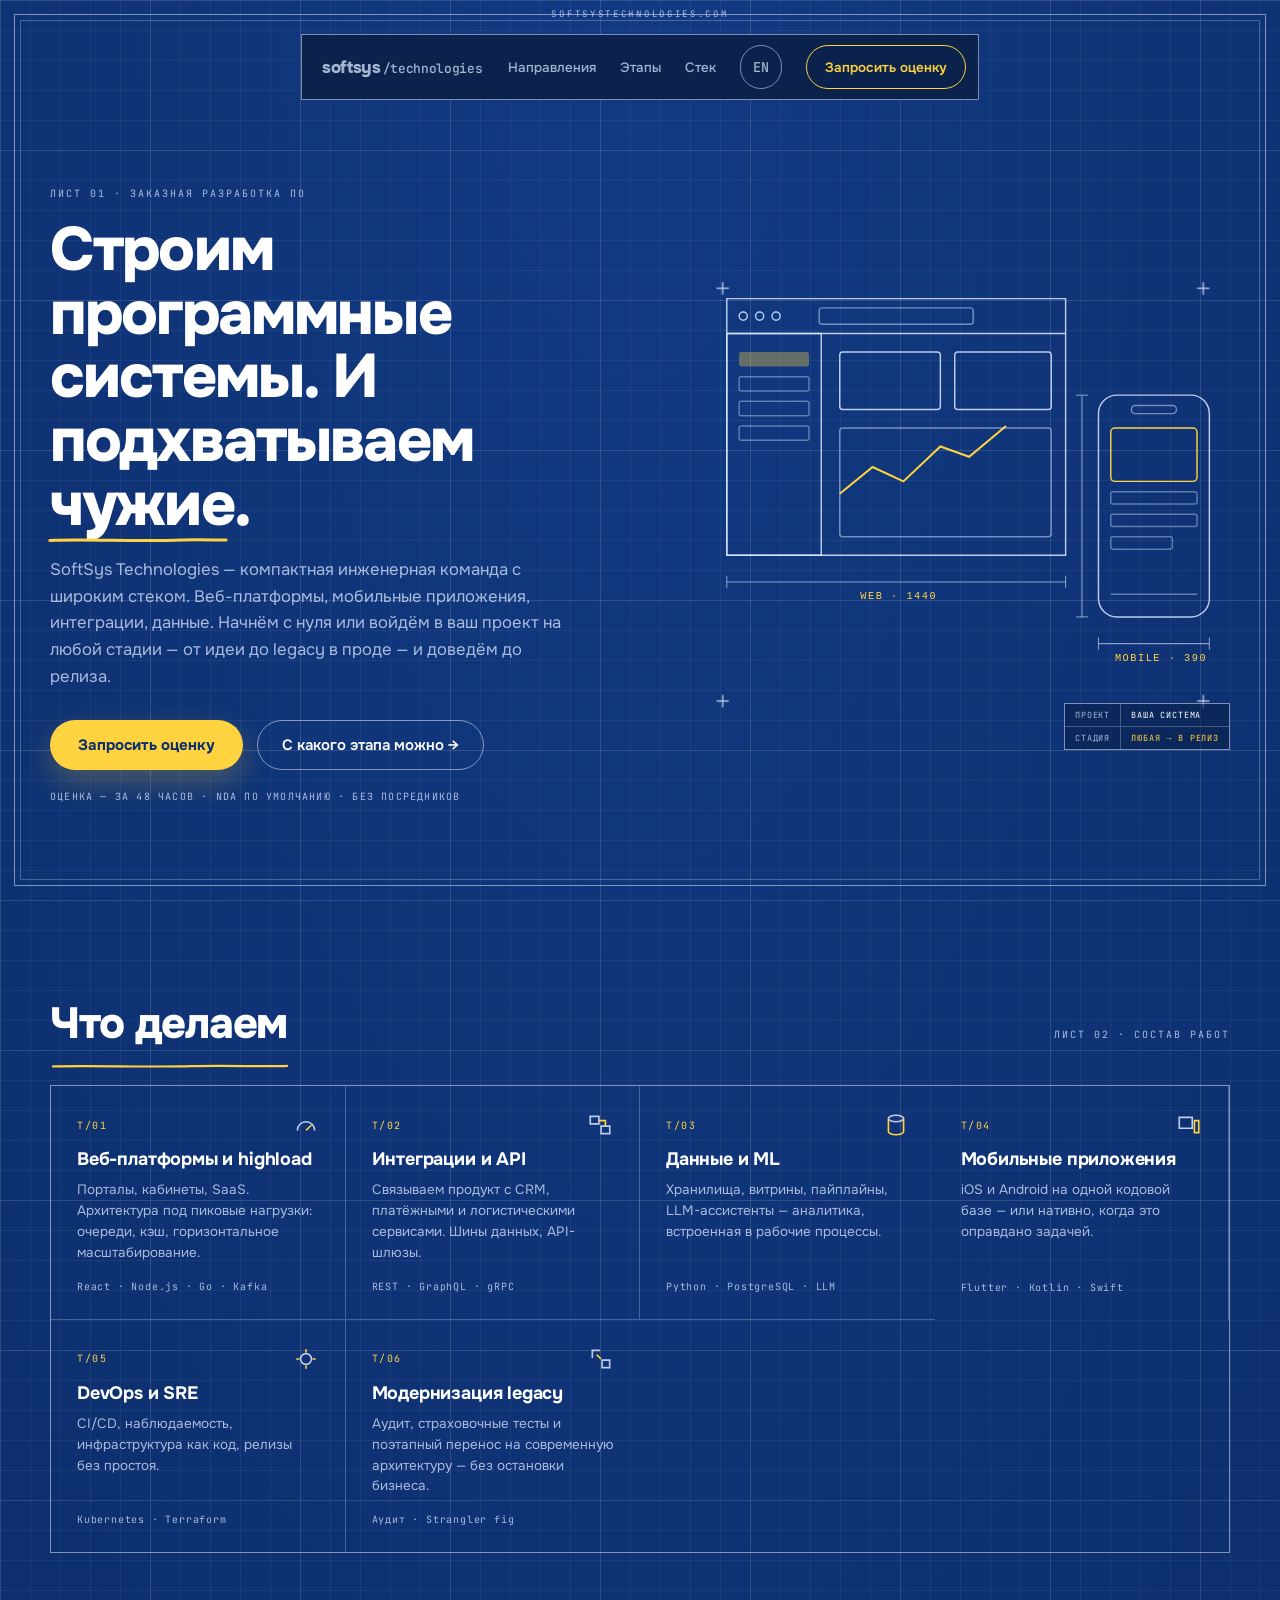
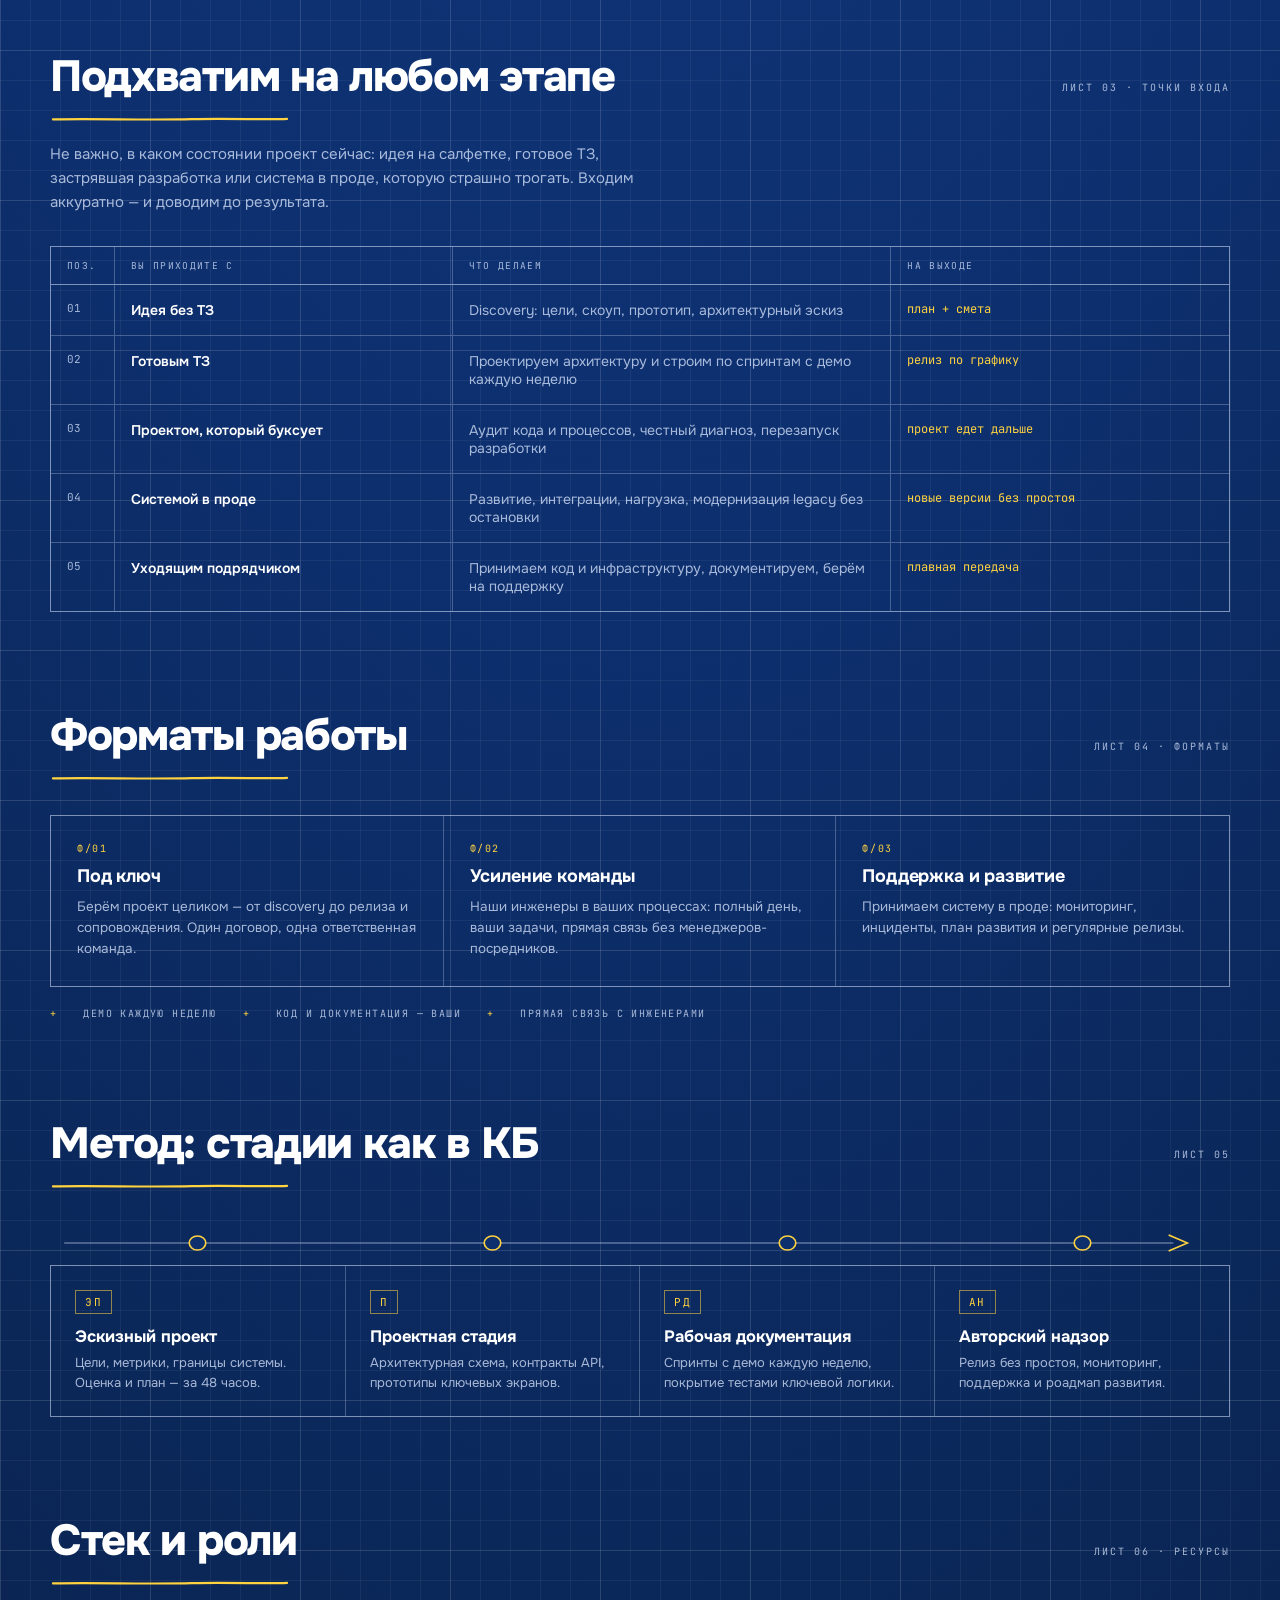
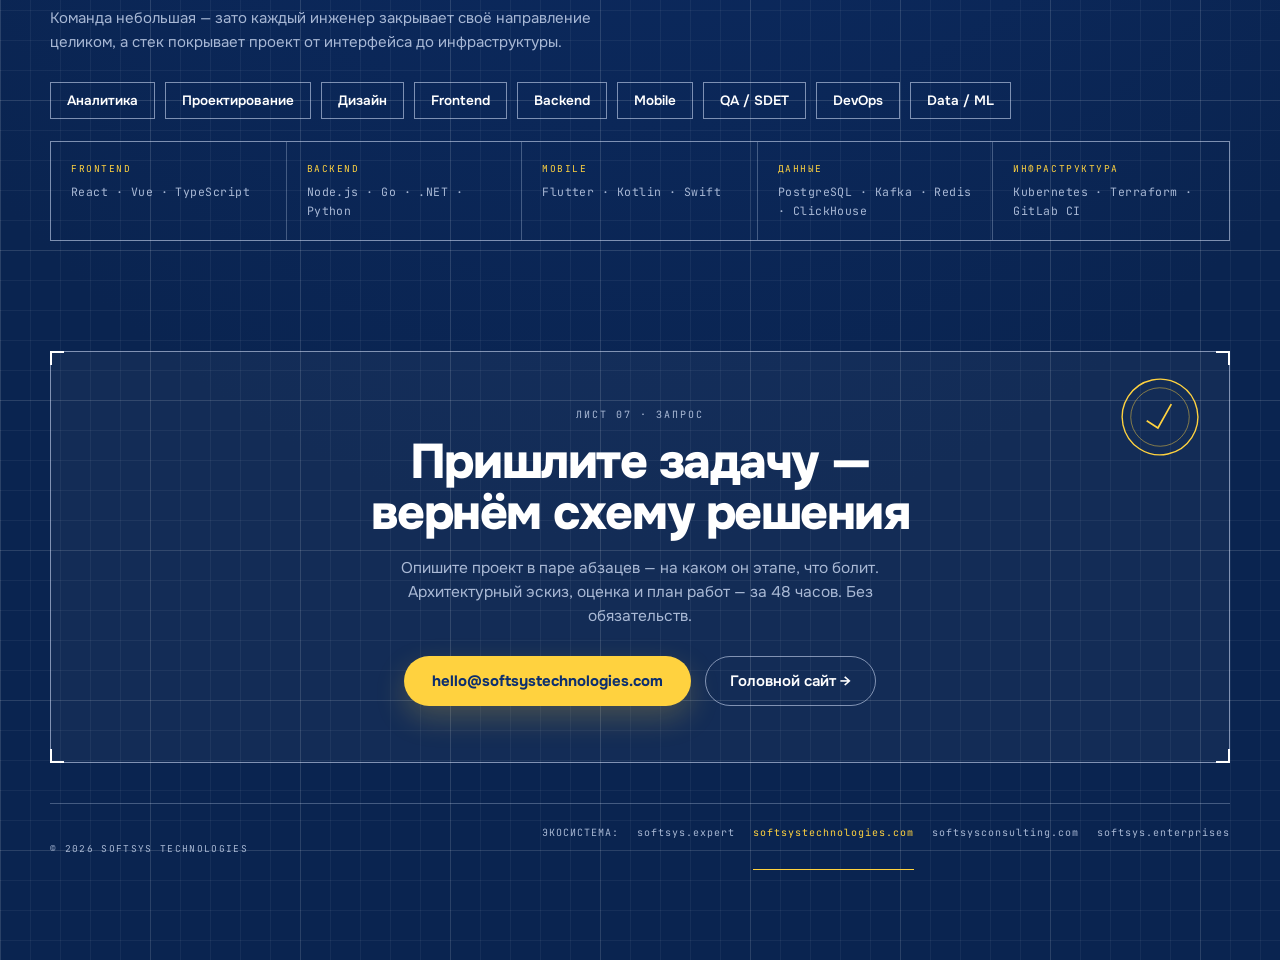
==== commit 843cd943: "Publish Technologies site for custom domain" ====
--- a/index.html
+++ b/index.html
@@ -3,7 +3,7 @@
 <head>
 <meta charset="UTF-8">
 <meta name="viewport" content="width=device-width,initial-scale=1">
-<link rel="icon" type="image/svg+xml" href="/softsys-technologies-site/favicon.svg">
+<link rel="icon" type="image/svg+xml" href="/favicon.svg">
 <!--seo:start-->
 <title>Разработка программных систем — SoftSys Technologies</title>
 <meta name="description" content="Веб-платформы, мобильные приложения, интеграции, данные и DevOps. Создаём системы с нуля и развиваем существующие проекты на любой стадии.">
@@ -28,8 +28,8 @@
 <meta name="twitter:description" content="Веб-платформы, мобильные приложения, интеграции, данные и DevOps. Создаём системы с нуля и развиваем существующие проекты на любой стадии.">
 <meta name="twitter:image" content="https://softsystechnologies.com/og-image.png">
 <script type="application/ld+json">{"@context":"https://schema.org","@graph":[{"@type":"Organization","@id":"https://softsystechnologies.com/#organization","name":"SoftSys Technologies","url":"https://softsystechnologies.com/","email":"hello@softsystechnologies.com"},{"@type":"WebSite","@id":"https://softsystechnologies.com/#website","name":"SoftSys Technologies","url":"https://softsystechnologies.com/","inLanguage":["ru","en"],"publisher":{"@id":"https://softsystechnologies.com/#organization"}},{"@type":"WebPage","@id":"https://softsystechnologies.com/","url":"https://softsystechnologies.com/","name":"Разработка программных систем — SoftSys Technologies","description":"Веб-платформы, мобильные приложения, интеграции, данные и DevOps. Создаём системы с нуля и развиваем существующие проекты на любой стадии.","inLanguage":"ru","isPartOf":{"@id":"https://softsystechnologies.com/#website"},"about":{"@id":"https://softsystechnologies.com/#organization"}}]}</script><!--seo:end-->
-  <script type="module" crossorigin src="/softsys-technologies-site/assets/index-CgQhOwXW.js"></script>
-  <link rel="stylesheet" crossorigin href="/softsys-technologies-site/assets/index-CUdcSi9C.css">
+  <script type="module" crossorigin src="/assets/index-C6gl6QK1.js"></script>
+  <link rel="stylesheet" crossorigin href="/assets/index-D1662glP.css">
 </head>
 <body>
 <div id="app"><!--[--><a class="skip-link" href="#main">К содержанию</a><header class="site-header"><nav class="site-nav" aria-label="Основная навигация"><a class="brand" href="#top">softsys<span>/technologies</span></a><button class="menu-toggle" type="button" aria-label="Меню" aria-expanded="false" aria-controls="primary-menu"><span></span><span></span></button><div id="primary-menu" class="nav-links"><a href="#services">Направления</a><a href="#stages">Этапы</a><a href="#stack">Стек</a><a class="language-link" href="en/" hreflang="en">EN</a><a class="nav-cta" href="#contact">Запросить оценку</a></div></nav></header><main id="main"><div class="d1 d2 frame-decoration" aria-hidden="true"></div><div class="d3 frame-decoration" aria-hidden="true">SOFTSYSTECHNOLOGIES.COM</div><section data-draw-scope data-draw class="page-section hero d14" id="top"><div class="responsive-grid hero-grid d15"><div><div class="reveal d16">ЛИСТ 01 · ЗАКАЗНАЯ РАЗРАБОТКА ПО</div><h1 class="reveal d17">Строим программные системы. И подхватываем <span class="d18">чужие<svg viewBox="0 0 200 16" preserveAspectRatio="none" fill="none" aria-hidden="true" focusable="false" class="d19"><path d="M4 9.4 C 48 8.1, 100 10.6, 148 9 C 172 8.2, 190 9.5, 196 9" stroke="#FFD23F" stroke-width="3" stroke-linecap="round" stroke-dasharray="200" stroke-dashoffset="200" class="d20"></path></svg></span>.</h1><p class="reveal d21">SoftSys Technologies — компактная инженерная команда с широким стеком. Веб-платформы, мобильные приложения, интеграции, данные. Начнём с нуля или войдём в ваш проект на любой стадии — от идеи до legacy в проде — и доведём до релиза.</p><div class="actions reveal d22"><a href="#contact" class="d23 d24">Запросить оценку</a><a href="#stages" class="d25 d26">С какого этапа можно →</a></div><div class="reveal d27">ОЦЕНКА — ЗА 48 ЧАСОВ · NDA ПО УМОЛЧАНИЮ · БЕЗ ПОСРЕДНИКОВ</div></div><div class="reveal d28"><svg viewBox="0 0 520 430" fill="none" aria-hidden="true" focusable="false" class="d29"><g stroke="rgba(220,232,255,.85)" stroke-width="1.4"><rect x="30" y="24" width="330" height="250" stroke-dasharray="1200" stroke-dashoffset="1200" class="d30"></rect><line x1="30" y1="58" x2="360" y2="58" stroke-dasharray="330" stroke-dashoffset="330" class="d31"></line><circle cx="46" cy="41" r="4" stroke-dasharray="26" stroke-dashoffset="26" class="d32"></circle><circle cx="62" cy="41" r="4" stroke-dasharray="26" stroke-dashoffset="26" class="d33"></circle><circle cx="78" cy="41" r="4" stroke-dasharray="26" stroke-dashoffset="26" class="d34"></circle><rect x="120" y="33" width="150" height="16" rx="3" stroke="rgba(220,232,255,.5)" stroke-dasharray="340" stroke-dashoffset="340" class="d35"></rect><rect x="30" y="58" width="92" height="216" stroke-dasharray="620" stroke-dashoffset="620" class="d36"></rect><rect x="42" y="76" width="68" height="14" rx="2" fill="rgba(255,210,63,.35)" stroke="none"></rect><rect x="42" y="100" width="68" height="14" rx="2" stroke="rgba(220,232,255,.4)" stroke-dasharray="170" stroke-dashoffset="170" class="d37"></rect><rect x="42" y="124" width="68" height="14" rx="2" stroke="rgba(220,232,255,.4)" stroke-dasharray="170" stroke-dashoffset="170" class="d38"></rect><rect x="42" y="148" width="68" height="14" rx="2" stroke="rgba(220,232,255,.4)" stroke-dasharray="170" stroke-dashoffset="170" class="d39"></rect><rect x="140" y="76" width="98" height="56" rx="3" stroke-dasharray="310" stroke-dashoffset="310" class="d40"></rect><rect x="252" y="76" width="94" height="56" rx="3" stroke-dasharray="310" stroke-dashoffset="310" class="d41"></rect><path d="M140 214 l32 -26 l30 14 l36 -34 l28 10 l36 -30" stroke-width="2" stroke-dasharray="260" stroke-dashoffset="260" class="d42"></path><rect x="140" y="150" width="206" height="106" rx="3" stroke="rgba(220,232,255,.5)" stroke-dasharray="630" stroke-dashoffset="630" class="d43"></rect></g><g stroke="rgba(220,232,255,.85)" stroke-width="1.4"><rect x="392" y="118" width="108" height="216" rx="18" stroke-dasharray="700" stroke-dashoffset="700" class="d44"></rect><rect x="424" y="128" width="44" height="8" rx="4" stroke="rgba(220,232,255,.5)" stroke-dasharray="110" stroke-dashoffset="110" class="d45"></rect><rect x="404" y="150" width="84" height="52" rx="4" stroke-dasharray="280" stroke-dashoffset="280" class="d46"></rect><rect x="404" y="212" width="84" height="12" rx="2" stroke="rgba(220,232,255,.4)" stroke-dasharray="200" stroke-dashoffset="200" class="d47"></rect><rect x="404" y="234" width="84" height="12" rx="2" stroke="rgba(220,232,255,.4)" stroke-dasharray="200" stroke-dashoffset="200" class="d48"></rect><rect x="404" y="256" width="60" height="12" rx="2" stroke="rgba(220,232,255,.4)" stroke-dasharray="150" stroke-dashoffset="150" class="d49"></rect><line x1="404" y1="312" x2="488" y2="312" stroke="rgba(220,232,255,.4)" stroke-dasharray="84" stroke-dashoffset="84" class="d50"></line></g><g stroke="rgba(220,232,255,.6)" stroke-width="1"><line x1="30" y1="300" x2="360" y2="300" stroke-dasharray="330" stroke-dashoffset="330" class="d51"></line><line x1="30" y1="294" x2="30" y2="306"></line><line x1="360" y1="294" x2="360" y2="306"></line><line x1="392" y1="360" x2="500" y2="360" stroke-dasharray="108" stroke-dashoffset="108" class="d52"></line><line x1="392" y1="354" x2="392" y2="366"></line><line x1="500" y1="354" x2="500" y2="366"></line><line x1="376" y1="118" x2="376" y2="334" stroke-dasharray="216" stroke-dashoffset="216" class="d53"></line><line x1="370" y1="118" x2="382" y2="118"></line><line x1="370" y1="334" x2="382" y2="334"></line></g><g fill="#FFD23F" font-family="JetBrains Mono,monospace" font-size="10" letter-spacing="1.5"><text x="160" y="317" opacity="0" class="d54">WEB · 1440</text><text x="408" y="377" opacity="0" class="d55">MOBILE · 390</text></g><g stroke="rgba(220,232,255,.9)" stroke-width="1.2"><path d="M20 14 h12 M26 8 v12"></path><path d="M488 14 h12 M494 8 v12"></path><path d="M20 416 h12 M26 410 v12"></path><path d="M488 416 h12 M494 410 v12"></path></g></svg><div class="responsive-grid d56"><span class="d57">ПРОЕКТ</span><span class="d58">ВАША СИСТЕМА</span><span class="d59">СТАДИЯ</span><span class="d60">ЛЮБАЯ → В РЕЛИЗ</span></div></div></div></section><section data-draw-scope data-draw id="services" class="page-section d61"><div class="d62"><div class="d63"><div><h2 class="d64">Что делаем</h2><svg viewBox="0 0 240 12" fill="none" aria-hidden="true" focusable="false" class="d65"><path d="M3 7.4 C 45 6.3, 95 8.4, 142 7.1 C 182 6.1, 216 8, 237 6.9" stroke="#FFD23F" stroke-width="2.2" stroke-linecap="round" stroke-dasharray="240" stroke-dashoffset="240" class="d66"></path></svg></div><span class="d67">ЛИСТ 02 · СОСТАВ РАБОТ</span></div><div class="responsive-grid d68"><div class="reveal d69 d70"><div class="d71"><span class="d72">Т/01</span><svg viewBox="0 0 24 24" fill="none" stroke="rgba(220,232,255,.85)" stroke-width="1.5" aria-hidden="true" focusable="false" class="d73"><path d="M4 17a8 8 0 0 1 16 0" stroke-dasharray="100" stroke-dashoffset="100" class="d74"></path><path d="M12 17l5-5" stroke-dasharray="30" stroke-dashoffset="30" class="d75"></path></svg></div><h3 class="d76">Веб-платформы и highload</h3><p class="d77">Порталы, кабинеты, SaaS. Архитектура под пиковые нагрузки: очереди, кэш, горизонтальное масштабирование.</p><span class="d78">React · Node.js · Go · Kafka</span></div><div class="reveal d79 d80"><div class="d81"><span class="d82">Т/02</span><svg viewBox="0 0 24 24" fill="none" stroke="rgba(220,232,255,.85)" stroke-width="1.5" aria-hidden="true" focusable="false" class="d83"><path d="M3 4h8v7H3z" stroke-dasharray="60" stroke-dashoffset="60" class="d84"></path><path d="M13 13h8v7h-8z" stroke-dasharray="60" stroke-dashoffset="60" class="d85"></path><path d="M11 8h6v5" stroke-dasharray="30" stroke-dashoffset="30" class="d86"></path></svg></div><h3 class="d87">Интеграции и API</h3><p class="d88">Связываем продукт с CRM, платёжными и логистическими сервисами. Шины данных, API-шлюзы.</p><span class="d89">REST · GraphQL · gRPC</span></div><div class="reveal d90 d91"><div class="d92"><span class="d93">Т/03</span><svg viewBox="0 0 24 24" fill="none" stroke="rgba(220,232,255,.85)" stroke-width="1.5" aria-hidden="true" focusable="false" class="d94"><path d="M5 6c0-1.7 3.1-3 7-3s7 1.3 7 3-3.1 3-7 3-7-1.3-7-3z" stroke-dasharray="60" stroke-dashoffset="60" class="d95"></path><path d="M5 6v12c0 1.7 3.1 3 7 3s7-1.3 7-3V6" stroke-dasharray="70" stroke-dashoffset="70" class="d96"></path></svg></div><h3 class="d97">Данные и ML</h3><p class="d98">Хранилища, витрины, пайплайны, LLM-ассистенты — аналитика, встроенная в рабочие процессы.</p><span class="d99">Python · PostgreSQL · LLM</span></div><div class="reveal d100 d101"><div class="d102"><span class="d103">Т/04</span><svg viewBox="0 0 24 24" fill="none" stroke="rgba(220,232,255,.85)" stroke-width="1.5" aria-hidden="true" focusable="false" class="d104"><path d="M3 5h12v10H3z" stroke-dasharray="80" stroke-dashoffset="80" class="d105"></path><path d="M17 8h4v11h-4z" stroke-dasharray="60" stroke-dashoffset="60" class="d106"></path></svg></div><h3 class="d107">Мобильные приложения</h3><p class="d108">iOS и Android на одной кодовой базе — или нативно, когда это оправдано задачей.</p><span class="d109">Flutter · Kotlin · Swift</span></div><div class="reveal d110 d111"><div class="d112"><span class="d113">Т/05</span><svg viewBox="0 0 24 24" fill="none" stroke="rgba(220,232,255,.85)" stroke-width="1.5" aria-hidden="true" focusable="false" class="d114"><circle cx="12" cy="12" r="5" stroke-dasharray="35" stroke-dashoffset="35" class="d115"></circle><path d="M12 3v3M12 18v3M3 12h3M18 12h3" stroke-dasharray="40" stroke-dashoffset="40" class="d116"></path></svg></div><h3 class="d117">DevOps и SRE</h3><p class="d118">CI/CD, наблюдаемость, инфраструктура как код, релизы без простоя.</p><span class="d119">Kubernetes · Terraform</span></div><div class="reveal d120 d121"><div class="d122"><span class="d123">Т/06</span><svg viewBox="0 0 24 24" fill="none" stroke="rgba(220,232,255,.85)" stroke-width="1.5" aria-hidden="true" focusable="false" class="d124"><path d="M4 11V4h7" stroke-dasharray="30" stroke-dashoffset="30" class="d125"></path><path d="M13 13h7v7h-7z" stroke-dasharray="60" stroke-dashoffset="60" class="d126"></path><path d="M8 8l4 4" stroke-dasharray="12" stroke-dashoffset="12" class="d127"></path></svg></div><h3 class="d128">Модернизация legacy</h3><p class="d129">Аудит, страховочные тесты и поэтапный перенос на современную архитектуру — без остановки бизнеса.</p><span class="d130">Аудит · Strangler fig</span></div></div></div></section><section data-draw-scope data-draw id="stages" class="page-section d131"><div class="d132"><div class="d133"><div><h2 class="d134">Подхватим на любом этапе</h2><svg viewBox="0 0 240 12" fill="none" aria-hidden="true" focusable="false" class="d135"><path d="M3 7.4 C 45 6.3, 95 8.4, 142 7.1 C 182 6.1, 216 8, 237 6.9" stroke="#FFD23F" stroke-width="2.2" stroke-linecap="round" stroke-dasharray="240" stroke-dashoffset="240" class="d136"></path></svg></div><span class="d137">ЛИСТ 03 · ТОЧКИ ВХОДА</span></div><p class="d138">Не важно, в каком состоянии проект сейчас: идея на салфетке, готовое ТЗ, застрявшая разработка или система в проде, которую страшно трогать. Входим аккуратно — и доводим до результата.</p><div class="d139"><div class="responsive-grid stage-head d140"><span class="d141">ПОЗ.</span><span class="d142">ВЫ ПРИХОДИТЕ С</span><span class="d143">ЧТО ДЕЛАЕМ</span><span class="d144">НА ВЫХОДЕ</span></div><div class="responsive-grid stage-row reveal d145 d146"><span class="d147">01</span><span data-label="ВЫ ПРИХОДИТЕ С" class="d148">Идея без ТЗ</span><span data-label="ЧТО ДЕЛАЕМ" class="d149">Discovery: цели, скоуп, прототип, архитектурный эскиз</span><span data-label="НА ВЫХОДЕ" class="d150">план + смета</span></div><div class="responsive-grid stage-row reveal d151 d152"><span class="d153">02</span><span data-label="ВЫ ПРИХОДИТЕ С" class="d154">Готовым ТЗ</span><span data-label="ЧТО ДЕЛАЕМ" class="d155">Проектируем архитектуру и строим по спринтам с демо каждую неделю</span><span data-label="НА ВЫХОДЕ" class="d156">релиз по графику</span></div><div class="responsive-grid stage-row reveal d157 d158"><span class="d159">03</span><span data-label="ВЫ ПРИХОДИТЕ С" class="d160">Проектом, который буксует</span><span data-label="ЧТО ДЕЛАЕМ" class="d161">Аудит кода и процессов, честный диагноз, перезапуск разработки</span><span data-label="НА ВЫХОДЕ" class="d162">проект едет дальше</span></div><div class="responsive-grid stage-row reveal d163 d164"><span class="d165">04</span><span data-label="ВЫ ПРИХОДИТЕ С" class="d166">Системой в проде</span><span data-label="ЧТО ДЕЛАЕМ" class="d167">Развитие, интеграции, нагрузка, модернизация legacy без остановки</span><span data-label="НА ВЫХОДЕ" class="d168">новые версии без простоя</span></div><div class="responsive-grid stage-row reveal d169 d170"><span class="d171">05</span><span data-label="ВЫ ПРИХОДИТЕ С" class="d172">Уходящим подрядчиком</span><span data-label="ЧТО ДЕЛАЕМ" class="d173">Принимаем код и инфраструктуру, документируем, берём на поддержку</span><span data-label="НА ВЫХОДЕ" class="d174">плавная передача</span></div></div></div></section><section data-draw-scope data-draw id="formats" class="page-section d175"><div class="d176"><div class="d177"><div><h2 class="d178">Форматы работы</h2><svg viewBox="0 0 240 12" fill="none" aria-hidden="true" focusable="false" class="d179"><path d="M3 7.4 C 45 6.3, 95 8.4, 142 7.1 C 182 6.1, 216 8, 237 6.9" stroke="#FFD23F" stroke-width="2.2" stroke-linecap="round" stroke-dasharray="240" stroke-dashoffset="240" class="d180"></path></svg></div><span class="d181">ЛИСТ 04 · ФОРМАТЫ</span></div><div class="responsive-grid d182"><div class="reveal d183 d184"><span class="d185">Ф/01</span><h3 class="d186">Под ключ</h3><p class="d187">Берём проект целиком — от discovery до релиза и сопровождения. Один договор, одна ответственная команда.</p></div><div class="reveal d188 d189"><span class="d190">Ф/02</span><h3 class="d191">Усиление команды</h3><p class="d192">Наши инженеры в ваших процессах: полный день, ваши задачи, прямая связь без менеджеров-посредников.</p></div><div class="reveal d193 d194"><span class="d195">Ф/03</span><h3 class="d196">Поддержка и развитие</h3><p class="d197">Принимаем систему в проде: мониторинг, инциденты, план развития и регулярные релизы.</p></div></div><div class="reveal d198"><span class="d199">+</span><span>ДЕМО КАЖДУЮ НЕДЕЛЮ</span><span class="d200">+</span><span>КОД И ДОКУМЕНТАЦИЯ — ВАШИ</span><span class="d201">+</span><span>ПРЯМАЯ СВЯЗЬ С ИНЖЕНЕРАМИ</span></div></div></section><section data-draw-scope data-draw id="method" class="page-section d202"><div class="d203"><div class="d204"><div><h2 class="d205">Метод: стадии как в КБ</h2><svg viewBox="0 0 240 12" fill="none" aria-hidden="true" focusable="false" class="d206"><path d="M3 7.4 C 45 6.3, 95 8.4, 142 7.1 C 182 6.1, 216 8, 237 6.9" stroke="#FFD23F" stroke-width="2.2" stroke-linecap="round" stroke-dasharray="240" stroke-dashoffset="240" class="d207"></path></svg></div><span class="d208">ЛИСТ 05</span></div><svg viewBox="0 0 1000 44" preserveAspectRatio="none" fill="none" aria-hidden="true" focusable="false" class="d209"><path d="M12 22 H952" stroke="rgba(220,232,255,.6)" stroke-width="1.2" stroke-dasharray="940" stroke-dashoffset="940" class="d210"></path><path d="M948 14 l16 8 -16 8" stroke="#FFD23F" stroke-width="1.4" stroke-dasharray="40" stroke-dashoffset="40" class="d211"></path><circle cx="125" cy="22" r="7" stroke="#FFD23F" stroke-width="1.4" fill="#0D2F6E" stroke-dasharray="44" stroke-dashoffset="44" class="d212"></circle><circle cx="375" cy="22" r="7" stroke="#FFD23F" stroke-width="1.4" fill="#0D2F6E" stroke-dasharray="44" stroke-dashoffset="44" class="d213"></circle><circle cx="625" cy="22" r="7" stroke="#FFD23F" stroke-width="1.4" fill="#0D2F6E" stroke-dasharray="44" stroke-dashoffset="44" class="d214"></circle><circle cx="875" cy="22" r="7" stroke="#FFD23F" stroke-width="1.4" fill="#0D2F6E" stroke-dasharray="44" stroke-dashoffset="44" class="d215"></circle></svg><div class="responsive-grid d216"><div class="reveal d217"><div class="d218">ЭП</div><b class="d219">Эскизный проект</b><p class="d220">Цели, метрики, границы системы. Оценка и план — за 48 часов.</p></div><div class="reveal d221"><div class="d222">П</div><b class="d223">Проектная стадия</b><p class="d224">Архитектурная схема, контракты API, прототипы ключевых экранов.</p></div><div class="reveal d225"><div class="d226">РД</div><b class="d227">Рабочая документация</b><p class="d228">Спринты с демо каждую неделю, покрытие тестами ключевой логики.</p></div><div class="reveal d229"><div class="d230">АН</div><b class="d231">Авторский надзор</b><p class="d232">Релиз без простоя, мониторинг, поддержка и роадмап развития.</p></div></div></div></section><section data-draw-scope data-draw id="stack" class="page-section d233"><div class="d234"><div class="d235"><div><h2 class="d236">Стек и роли</h2><svg viewBox="0 0 240 12" fill="none" aria-hidden="true" focusable="false" class="d237"><path d="M3 7.4 C 45 6.3, 95 8.4, 142 7.1 C 182 6.1, 216 8, 237 6.9" stroke="#FFD23F" stroke-width="2.2" stroke-linecap="round" stroke-dasharray="240" stroke-dashoffset="240" class="d238"></path></svg></div><span class="d239">ЛИСТ 06 · РЕСУРСЫ</span></div><p class="d240">Команда небольшая — зато каждый инженер закрывает своё направление целиком, а стек покрывает проект от интерфейса до инфраструктуры.</p><div class="reveal d241"><span class="d242">Аналитика</span><span class="d243">Проектирование</span><span class="d244">Дизайн</span><span class="d245">Frontend</span><span class="d246">Backend</span><span class="d247">Mobile</span><span class="d248">QA / SDET</span><span class="d249">DevOps</span><span class="d250">Data / ML</span></div><div class="responsive-grid d251"><div class="reveal d252"><div class="d253">FRONTEND</div><div class="d254">React · Vue · TypeScript</div></div><div class="reveal d255"><div class="d256">BACKEND</div><div class="d257">Node.js · Go · .NET · Python</div></div><div class="reveal d258"><div class="d259">MOBILE</div><div class="d260">Flutter · Kotlin · Swift</div></div><div class="reveal d261"><div class="d262">ДАННЫЕ</div><div class="d263">PostgreSQL · Kafka · Redis · ClickHouse</div></div><div class="reveal d264"><div class="d265">ИНФРАСТРУКТУРА</div><div class="d266">Kubernetes · Terraform · GitLab CI</div></div></div></div></section><section data-draw-scope data-draw id="contact" class="page-section d267"><div class="d268"><div class="d269"></div><div class="d270"></div><div class="d271"></div><div class="d272"></div><svg viewBox="0 0 100 100" fill="none" aria-hidden="true" focusable="false" class="d273"><circle cx="50" cy="50" r="44" stroke="#FFD23F" stroke-width="1.6" stroke-dasharray="277" stroke-dashoffset="277" class="d274"></circle><circle cx="50" cy="50" r="34" stroke="rgba(255,210,63,.5)" stroke-width="1" stroke-dasharray="214" stroke-dashoffset="214" class="d275"></circle><path d="M34 51 l11 11 l21 -24" stroke="#FFD23F" stroke-width="2" stroke-dasharray="50" stroke-dashoffset="50" class="d276"></path></svg><div class="d277">ЛИСТ 07 · ЗАПРОС</div><h2 class="d278">Пришлите задачу — вернём схему решения</h2><p class="d279">Опишите проект в паре абзацев — на каком он этапе, что болит. Архитектурный эскиз, оценка и план работ — за 48 часов. Без обязательств.</p><div class="actions d280"><a href="mailto:hello@softsystechnologies.com" class="d281 d282">hello@softsystechnologies.com</a><a href="https://softsys.expert" class="d283 d284">Головной сайт →</a></div></div><div class="d285"><div class="d286">© 2026 SOFTSYS TECHNOLOGIES</div><div class="actions d287"><span class="d288">ЭКОСИСТЕМА:</span><a href="https://softsys.expert">softsys.expert</a><span class="d289">softsystechnologies.com</span><a href="https://softsysconsulting.com">softsysconsulting.com</a><a href="https://softsys.enterprises">softsys.enterprises</a></div></div></section></main><!--]--></div>
--- a/assets/index-D1662glP.css
+++ b/assets/index-D1662glP.css
@@ -0,0 +1 @@
+@font-face{font-family:Onest Variable;font-style:normal;font-display:swap;font-weight:100 900;src:url(/assets/onest-cyrillic-ext-wght-normal-DOFToQv1.woff2)format("woff2-variations");unicode-range:U+460-52F,U+1C80-1C8A,U+20B4,U+2DE0-2DFF,U+A640-A69F,U+FE2E-FE2F}@font-face{font-family:Onest Variable;font-style:normal;font-display:swap;font-weight:100 900;src:url(/assets/onest-cyrillic-wght-normal-DayYxulF.woff2)format("woff2-variations");unicode-range:U+301,U+400-45F,U+490-491,U+4B0-4B1,U+2116}@font-face{font-family:Onest Variable;font-style:normal;font-display:swap;font-weight:100 900;src:url(/assets/onest-math-wght-normal-Bl4ZGkZl.woff2)format("woff2-variations");unicode-range:U+302-303,U+305,U+307-308,U+310,U+312,U+315,U+31A,U+326-327,U+32C,U+32F-330,U+332-333,U+338,U+33A,U+346,U+34D,U+391-3A1,U+3A3-3A9,U+3B1-3C9,U+3D1,U+3D5-3D6,U+3F0-3F1,U+3F4-3F5,U+2016-2017,U+2034-2038,U+203C,U+2040,U+2043,U+2047,U+2050,U+2057,U+205F,U+2070-2071,U+2074-208E,U+2090-209C,U+20D0-20DC,U+20E1,U+20E5-20EF,U+2100-2112,U+2114-2115,U+2117-2121,U+2123-214F,U+2190,U+2192,U+2194-21AE,U+21B0-21E5,U+21F1-21F2,U+21F4-2211,U+2213-2214,U+2216-22FF,U+2308-230B,U+2310,U+2319,U+231C-2321,U+2336-237A,U+237C,U+2395,U+239B-23B7,U+23D0,U+23DC-23E1,U+2474-2475,U+25AF,U+25B3,U+25B7,U+25BD,U+25C1,U+25CA,U+25CC,U+25FB,U+266D-266F,U+27C0-27FF,U+2900-2AFF,U+2B0E-2B11,U+2B30-2B4C,U+2BFE,U+3030,U+FF5B,U+FF5D,U+1D400-1D7FF,U+1EE??}@font-face{font-family:Onest Variable;font-style:normal;font-display:swap;font-weight:100 900;src:url(/assets/onest-symbols-wght-normal-DxQzqQfC.woff2)format("woff2-variations");unicode-range:U+1-C,U+E-1F,U+7F-9F,U+20DD-20E0,U+20E2-20E4,U+2150-218F,U+2190,U+2192,U+2194-2199,U+21AF,U+21E6-21F0,U+21F3,U+2218-2219,U+2299,U+22C4-22C6,U+2300-243F,U+2440-244A,U+2460-24FF,U+25A0-27BF,U+28??,U+2921-2922,U+2981,U+29BF,U+29EB,U+2B??,U+4DC0-4DFF,U+FFF9-FFFB,U+10140-1018E,U+10190-1019C,U+101A0,U+101D0-101FD,U+102E0-102FB,U+10E60-10E7E,U+1D2C0-1D2D3,U+1D2E0-1D37F,U+1F0??,U+1F100-1F1AD,U+1F1E6-1F1FF,U+1F30D-1F30F,U+1F315,U+1F31C,U+1F31E,U+1F320-1F32C,U+1F336,U+1F378,U+1F37D,U+1F382,U+1F393-1F39F,U+1F3A7-1F3A8,U+1F3AC-1F3AF,U+1F3C2,U+1F3C4-1F3C6,U+1F3CA-1F3CE,U+1F3D4-1F3E0,U+1F3ED,U+1F3F1-1F3F3,U+1F3F5-1F3F7,U+1F408,U+1F415,U+1F41F,U+1F426,U+1F43F,U+1F441-1F442,U+1F444,U+1F446-1F449,U+1F44C-1F44E,U+1F453,U+1F46A,U+1F47D,U+1F4A3,U+1F4B0,U+1F4B3,U+1F4B9,U+1F4BB,U+1F4BF,U+1F4C8-1F4CB,U+1F4D6,U+1F4DA,U+1F4DF,U+1F4E3-1F4E6,U+1F4EA-1F4ED,U+1F4F7,U+1F4F9-1F4FB,U+1F4FD-1F4FE,U+1F503,U+1F507-1F50B,U+1F50D,U+1F512-1F513,U+1F53E-1F54A,U+1F54F-1F5FA,U+1F610,U+1F650-1F67F,U+1F687,U+1F68D,U+1F691,U+1F694,U+1F698,U+1F6AD,U+1F6B2,U+1F6B9-1F6BA,U+1F6BC,U+1F6C6-1F6CF,U+1F6D3-1F6D7,U+1F6E0-1F6EA,U+1F6F0-1F6F3,U+1F6F7-1F6FC,U+1F7??,U+1F800-1F80B,U+1F810-1F847,U+1F850-1F859,U+1F860-1F887,U+1F890-1F8AD,U+1F8B0-1F8BB,U+1F8C0-1F8C1,U+1F900-1F90B,U+1F93B,U+1F946,U+1F984,U+1F996,U+1F9E9,U+1FA00-1FA6F,U+1FA70-1FA7C,U+1FA80-1FA89,U+1FA8F-1FAC6,U+1FACE-1FADC,U+1FADF-1FAE9,U+1FAF0-1FAF8,U+1FB??}@font-face{font-family:Onest Variable;font-style:normal;font-display:swap;font-weight:100 900;src:url(/assets/onest-vietnamese-wght-normal-BBxOatbv.woff2)format("woff2-variations");unicode-range:U+102-103,U+110-111,U+128-129,U+168-169,U+1A0-1A1,U+1AF-1B0,U+300-301,U+303-304,U+308-309,U+323,U+329,U+1EA0-1EF9,U+20AB}@font-face{font-family:Onest Variable;font-style:normal;font-display:swap;font-weight:100 900;src:url(/assets/onest-latin-ext-wght-normal-QAhDxQuo.woff2)format("woff2-variations");unicode-range:U+100-2BA,U+2BD-2C5,U+2C7-2CC,U+2CE-2D7,U+2DD-2FF,U+304,U+308,U+329,U+1D00-1DBF,U+1E00-1E9F,U+1EF2-1EFF,U+2020,U+20A0-20AB,U+20AD-20C0,U+2113,U+2C60-2C7F,U+A720-A7FF}@font-face{font-family:Onest Variable;font-style:normal;font-display:swap;font-weight:100 900;src:url(/assets/onest-latin-wght-normal-Dun_Rd-l.woff2)format("woff2-variations");unicode-range:U+??,U+131,U+152-153,U+2BB-2BC,U+2C6,U+2DA,U+2DC,U+304,U+308,U+329,U+2000-206F,U+20AC,U+2122,U+2191,U+2193,U+2212,U+2215,U+FEFF,U+FFFD}@font-face{font-family:JetBrains Mono Variable;font-style:normal;font-display:swap;font-weight:100 800;src:url([data-uri])format("woff2-variations");unicode-range:U+460-52F,U+1C80-1C8A,U+20B4,U+2DE0-2DFF,U+A640-A69F,U+FE2E-FE2F}@font-face{font-family:JetBrains Mono Variable;font-style:normal;font-display:swap;font-weight:100 800;src:url(/assets/jetbrains-mono-cyrillic-wght-normal-D73BlboJ.woff2)format("woff2-variations");unicode-range:U+301,U+400-45F,U+490-491,U+4B0-4B1,U+2116}@font-face{font-family:JetBrains Mono Variable;font-style:normal;font-display:swap;font-weight:100 800;src:url(/assets/jetbrains-mono-greek-wght-normal-Bw9x6K1M.woff2)format("woff2-variations");unicode-range:U+370-377,U+37A-37F,U+384-38A,U+38C,U+38E-3A1,U+3A3-3FF}@font-face{font-family:JetBrains Mono Variable;font-style:normal;font-display:swap;font-weight:100 800;src:url(/assets/jetbrains-mono-vietnamese-wght-normal-Bt-aOZkq.woff2)format("woff2-variations");unicode-range:U+102-103,U+110-111,U+128-129,U+168-169,U+1A0-1A1,U+1AF-1B0,U+300-301,U+303-304,U+308-309,U+323,U+329,U+1EA0-1EF9,U+20AB}@font-face{font-family:JetBrains Mono Variable;font-style:normal;font-display:swap;font-weight:100 800;src:url(/assets/jetbrains-mono-latin-ext-wght-normal-DBQx-q_a.woff2)format("woff2-variations");unicode-range:U+100-2BA,U+2BD-2C5,U+2C7-2CC,U+2CE-2D7,U+2DD-2FF,U+304,U+308,U+329,U+1D00-1DBF,U+1E00-1E9F,U+1EF2-1EFF,U+2020,U+20A0-20AB,U+20AD-20C0,U+2113,U+2C60-2C7F,U+A720-A7FF}@font-face{font-family:JetBrains Mono Variable;font-style:normal;font-display:swap;font-weight:100 800;src:url(/assets/jetbrains-mono-latin-wght-normal-B9CIFXIH.woff2)format("woff2-variations");unicode-range:U+??,U+131,U+152-153,U+2BB-2BC,U+2C6,U+2DA,U+2DC,U+304,U+308,U+329,U+2000-206F,U+20AC,U+2122,U+2191,U+2193,U+2212,U+2215,U+FEFF,U+FFFD}:root{--paper:#0d2f6e;--ink:#f2f6ff;--line:#dce8ff8c;--line-soft:#dce8ff47;--dim:#dce8ffbf;--acc:#ffd23f}html,body{background:var(--paper);color:var(--ink);-webkit-font-smoothing:antialiased;margin:0;padding:0;font-family:Onest Variable,sans-serif}body{background:linear-gradient(to right,#ffffff0d 1px,transparent 1px) 0 0/30px 30px,linear-gradient(to bottom,#ffffff0d 1px,transparent 1px) 0 0/30px 30px,linear-gradient(to right,#ffffff16 1px,transparent 1px) 0 0/150px 150px,linear-gradient(to bottom,#ffffff16 1px,transparent 1px) 0 0/150px 150px,radial-gradient(120% 90% at 50% 0%,#123a83 0%,var(--paper) 58%,#0a2450 100%)}a{color:var(--dim);text-decoration:none}a:hover{color:var(--acc)}@keyframes fin{to{opacity:1;transform:none}}@keyframes dash{to{stroke-dashoffset:0}}.d1{border:1px solid var(--line);pointer-events:none;z-index:40;position:fixed;top:14px;bottom:14px;left:14px;right:14px}.d2:before{content:"";border:1px solid var(--line-soft);position:absolute;top:5px;bottom:5px;left:5px;right:5px}.d3{letter-spacing:.3em;color:var(--dim);z-index:41;font-family:JetBrains Mono Variable,monospace;font-size:9px;position:fixed;top:8px;left:50%;translate:-50%}.d4{z-index:50;border:1px solid var(--line);-webkit-backdrop-filter:blur(10px);backdrop-filter:blur(10px);opacity:0;background:#0a214ab8;align-items:center;gap:24px;padding:11px 14px 11px 20px;animation:.7s cubic-bezier(.2,.7,.2,1) 50ms forwards fin;display:flex;position:fixed;top:34px;left:50%;transform:translateY(8px)}.d5{letter-spacing:-.02em;color:#fff;align-items:baseline;gap:2px;font-size:16px;font-weight:800;display:flex}.d6{color:var(--dim);font-family:JetBrains Mono Variable,monospace;font-size:13px;font-weight:500}.d7,.d8,.d9{font-size:13.5px;font-weight:500}.d10{border:1px solid var(--line);color:var(--dim);cursor:pointer;background:0 0;border-radius:999px;padding:8px 12px;font-family:JetBrains Mono Variable,monospace;font-size:11px;font-weight:600}.d11:hover{color:#ffd23f;border-color:#ffd23f}.d12{border:1px solid var(--acc);color:var(--acc);white-space:nowrap;border-radius:999px;padding:9px 18px;font-size:13.5px;font-weight:600}.d13:hover{color:#0d2f6e;background:#ffd23f}.d14{flex-direction:column;justify-content:center;min-height:100svh;padding:130px 48px 60px;display:flex;position:relative}.d15{grid-template-columns:1.05fr .95fr;align-items:center;gap:56px;width:100%;max-width:1180px;margin:0 auto;display:grid}.d16{letter-spacing:.2em;color:var(--dim);opacity:0;font-family:JetBrains Mono Variable,monospace;font-size:10px;animation:.6s .1s forwards fin}.d17{letter-spacing:-.03em;color:#fff;opacity:0;margin:18px 0 0;font-size:clamp(40px,4.8vw,68px);font-weight:800;line-height:1.04;animation:.7s cubic-bezier(.2,.7,.2,1) .18s forwards fin;transform:translateY(10px)}.d18{display:inline-block;position:relative}.d19{width:104%;height:16px;position:absolute;bottom:-10px;left:-2%}.d20{animation:.8s 1s forwards dash}.d21{max-width:48ch;color:var(--dim);opacity:0;margin:20px 0 0;font-size:clamp(15px,1.3vw,17.5px);line-height:1.6;animation:.7s cubic-bezier(.2,.7,.2,1) .28s forwards fin;transform:translateY(10px)}.d22{opacity:0;flex-wrap:wrap;align-items:center;gap:14px;margin-top:30px;animation:.7s cubic-bezier(.2,.7,.2,1) .38s forwards fin;display:flex;transform:translateY(10px)}.d23{background:var(--acc);color:#0d2f6e;white-space:nowrap;border-radius:999px;padding:15px 28px;font-size:15px;font-weight:700;transition:transform .15s;box-shadow:0 12px 30px #ffd23f40}.d24:hover{color:#0d2f6e;background:#ffdf6b;transform:translateY(-1px)}.d25{border:1px solid var(--line);color:#fff;white-space:nowrap;border-radius:999px;padding:14px 24px;font-size:15px;font-weight:600}.d26:hover{color:#fff;border-color:#fff}.d27{letter-spacing:.12em;color:var(--dim);opacity:0;margin-top:20px;font-family:JetBrains Mono Variable,monospace;font-size:10px;animation:.6s .45s forwards fin}.d28{opacity:0;animation:.8s cubic-bezier(.2,.7,.2,1) .4s forwards fin;position:relative;transform:translateY(12px)}.d29{width:100%;height:auto;display:block}.d30{animation:1.6s .5s forwards dash}.d31{animation:1s .9s forwards dash}.d32{animation:.5s 1s forwards dash}.d33{animation:.5s 1.1s forwards dash}.d34{animation:.5s 1.2s forwards dash}.d35{animation:1s 1.05s forwards dash}.d36{animation:1.2s 1s forwards dash}.d37{animation:.7s 1.25s forwards dash}.d38{animation:.7s 1.35s forwards dash}.d39{animation:.7s 1.45s forwards dash}.d40{animation:.9s 1.3s forwards dash}.d41{animation:.9s 1.45s forwards dash}.d42{stroke:#ffd23f;animation:1.4s 1.7s forwards dash}.d43{animation:1.2s 1.55s forwards dash}.d44{animation:1.6s .8s forwards dash}.d45{animation:.6s 1.5s forwards dash}.d46{stroke:#ffd23f;animation:.9s 1.6s forwards dash}.d47{animation:.7s 1.75s forwards dash}.d48{animation:.7s 1.85s forwards dash}.d49{animation:.7s 1.95s forwards dash}.d50{animation:.6s 2.05s forwards dash}.d51{animation:1s 2s forwards dash}.d52{animation:.8s 2.2s forwards dash}.d53{animation:1s 2.1s forwards dash}.d54{animation:.6s 2.4s forwards fin}.d55{animation:.6s 2.5s forwards fin}.d56{border:1px solid var(--line);letter-spacing:.1em;color:var(--dim);background:#0a214a99;grid-template-columns:auto auto;font-family:JetBrains Mono Variable,monospace;font-size:8.5px;display:grid;position:absolute;bottom:-34px;right:0}.d57{border-bottom:1px solid var(--line-soft);border-right:1px solid var(--line-soft);padding:5px 10px}.d58{border-bottom:1px solid var(--line-soft);color:#fff;padding:5px 10px}.d59{border-right:1px solid var(--line-soft);padding:5px 10px}.d60{color:var(--acc);padding:5px 10px}.d61{padding:96px 48px 0}.d62{max-width:1180px;margin:0 auto}.d63{flex-wrap:wrap;justify-content:space-between;align-items:baseline;gap:18px;padding-bottom:14px;display:flex}.d64{letter-spacing:-.03em;color:#fff;margin:0;font-size:clamp(30px,3.4vw,48px);font-weight:800}.d65{width:240px;height:12px;margin-top:8px;display:block}.d66{animation:.9s .1s forwards dash}.d67{letter-spacing:.2em;color:var(--dim);font-family:JetBrains Mono Variable,monospace;font-size:10px}.d68{border:1px solid var(--line);grid-template-columns:repeat(auto-fit,minmax(min(100%,280px),1fr));gap:0;display:grid}.d69{border-right:1px solid var(--line-soft);border-bottom:1px solid var(--line-soft);opacity:0;flex-direction:column;gap:10px;padding:26px;animation:.6s .1s forwards fin;display:flex}.d70:hover{background:#ffffff0d}.d71{justify-content:space-between;align-items:center;display:flex}.d72{letter-spacing:.16em;color:var(--acc);font-family:JetBrains Mono Variable,monospace;font-size:10px}.d73{width:26px;height:26px}.d74{animation:.8s .3s forwards dash}.d75{stroke:#ffd23f;animation:.4s 1s forwards dash}.d76{letter-spacing:-.01em;color:#fff;margin:0;font-size:18px}.d77{color:var(--dim);margin:0;font-size:13.5px;line-height:1.55}.d78{letter-spacing:.08em;color:var(--dim);margin-top:auto;padding-top:6px;font-family:JetBrains Mono Variable,monospace;font-size:10px}.d79{border-right:1px solid var(--line-soft);border-bottom:1px solid var(--line-soft);opacity:0;flex-direction:column;gap:10px;padding:26px;animation:.6s .2s forwards fin;display:flex}.d80:hover{background:#ffffff0d}.d81{justify-content:space-between;align-items:center;display:flex}.d82{letter-spacing:.16em;color:var(--acc);font-family:JetBrains Mono Variable,monospace;font-size:10px}.d83{width:26px;height:26px}.d84{animation:.6s .4s forwards dash}.d85{animation:.6s .7s forwards dash}.d86{stroke:#ffd23f;animation:.5s 1s forwards dash}.d87{letter-spacing:-.01em;color:#fff;margin:0;font-size:18px}.d88{color:var(--dim);margin:0;font-size:13.5px;line-height:1.55}.d89{letter-spacing:.08em;color:var(--dim);margin-top:auto;padding-top:6px;font-family:JetBrains Mono Variable,monospace;font-size:10px}.d90{border-bottom:1px solid var(--line-soft);opacity:0;flex-direction:column;gap:10px;padding:26px;animation:.6s .3s forwards fin;display:flex}.d91:hover{background:#ffffff0d}.d92{justify-content:space-between;align-items:center;display:flex}.d93{letter-spacing:.16em;color:var(--acc);font-family:JetBrains Mono Variable,monospace;font-size:10px}.d94{width:26px;height:26px}.d95{animation:.7s .5s forwards dash}.d96{stroke:#ffd23f;animation:.7s .9s forwards dash}.d97{letter-spacing:-.01em;color:#fff;margin:0;font-size:18px}.d98{color:var(--dim);margin:0;font-size:13.5px;line-height:1.55}.d99{letter-spacing:.08em;color:var(--dim);margin-top:auto;padding-top:6px;font-family:JetBrains Mono Variable,monospace;font-size:10px}.d100{border-right:1px solid var(--line-soft);opacity:0;flex-direction:column;gap:10px;padding:26px;animation:.6s .4s forwards fin;display:flex}.d101:hover{background:#ffffff0d}.d102{justify-content:space-between;align-items:center;display:flex}.d103{letter-spacing:.16em;color:var(--acc);font-family:JetBrains Mono Variable,monospace;font-size:10px}.d104{width:26px;height:26px}.d105{animation:.7s .6s forwards dash}.d106{stroke:#ffd23f;animation:.6s 1s forwards dash}.d107{letter-spacing:-.01em;color:#fff;margin:0;font-size:18px}.d108{color:var(--dim);margin:0;font-size:13.5px;line-height:1.55}.d109{letter-spacing:.08em;color:var(--dim);margin-top:auto;padding-top:6px;font-family:JetBrains Mono Variable,monospace;font-size:10px}.d110{border-right:1px solid var(--line-soft);opacity:0;flex-direction:column;gap:10px;padding:26px;animation:.6s .5s forwards fin;display:flex}.d111:hover{background:#ffffff0d}.d112{justify-content:space-between;align-items:center;display:flex}.d113{letter-spacing:.16em;color:var(--acc);font-family:JetBrains Mono Variable,monospace;font-size:10px}.d114{width:26px;height:26px}.d115{animation:.7s .7s forwards dash}.d116{stroke:#ffd23f;animation:.6s 1.1s forwards dash}.d117{letter-spacing:-.01em;color:#fff;margin:0;font-size:18px}.d118{color:var(--dim);margin:0;font-size:13.5px;line-height:1.55}.d119{letter-spacing:.08em;color:var(--dim);margin-top:auto;padding-top:6px;font-family:JetBrains Mono Variable,monospace;font-size:10px}.d120{opacity:0;flex-direction:column;gap:10px;padding:26px;animation:.6s .6s forwards fin;display:flex}.d121:hover{background:#ffffff0d}.d122{justify-content:space-between;align-items:center;display:flex}.d123{letter-spacing:.16em;color:var(--acc);font-family:JetBrains Mono Variable,monospace;font-size:10px}.d124{width:26px;height:26px}.d125{animation:.5s .8s forwards dash}.d126{animation:.6s 1.1s forwards dash}.d127{stroke:#ffd23f;animation:.4s 1.5s forwards dash}.d128{letter-spacing:-.01em;color:#fff;margin:0;font-size:18px}.d129{color:var(--dim);margin:0;font-size:13.5px;line-height:1.55}.d130{letter-spacing:.08em;color:var(--dim);margin-top:auto;padding-top:6px;font-family:JetBrains Mono Variable,monospace;font-size:10px}.d131{padding:96px 48px 0}.d132{max-width:1180px;margin:0 auto}.d133{flex-wrap:wrap;justify-content:space-between;align-items:baseline;gap:18px;display:flex}.d134{letter-spacing:-.03em;color:#fff;margin:0;font-size:clamp(30px,3.4vw,48px);font-weight:800}.d135{width:240px;height:12px;margin-top:8px;display:block}.d136{animation:.9s .1s forwards dash}.d137{letter-spacing:.2em;color:var(--dim);font-family:JetBrains Mono Variable,monospace;font-size:10px}.d138{max-width:60ch;color:var(--dim);margin:18px 0 0;font-size:15px;line-height:1.6}.d139{border:1px solid var(--line);margin-top:32px;font-size:14px}.d140{letter-spacing:.14em;color:var(--dim);border-bottom:1px solid var(--line);grid-template-columns:64px 1fr 1.3fr 1fr;gap:0;font-family:JetBrains Mono Variable,monospace;font-size:9.5px;display:grid}.d141,.d142,.d143{border-right:1px solid var(--line-soft);padding:12px 16px}.d144{padding:12px 16px}.d145{border-bottom:1px solid var(--line-soft);opacity:0;grid-template-columns:64px 1fr 1.3fr 1fr;animation:.5s .15s forwards fin;display:grid}.d146:hover{background:#ffffff0d}.d147{border-right:1px solid var(--line-soft);color:var(--dim);padding:16px;font-family:JetBrains Mono Variable,monospace;font-size:11px}.d148{border-right:1px solid var(--line-soft);color:#fff;padding:16px;font-weight:600}.d149{border-right:1px solid var(--line-soft);color:var(--dim);padding:16px}.d150{color:var(--acc);padding:16px;font-family:JetBrains Mono Variable,monospace;font-size:12px}.d151{border-bottom:1px solid var(--line-soft);opacity:0;grid-template-columns:64px 1fr 1.3fr 1fr;animation:.5s .3s forwards fin;display:grid}.d152:hover{background:#ffffff0d}.d153{border-right:1px solid var(--line-soft);color:var(--dim);padding:16px;font-family:JetBrains Mono Variable,monospace;font-size:11px}.d154{border-right:1px solid var(--line-soft);color:#fff;padding:16px;font-weight:600}.d155{border-right:1px solid var(--line-soft);color:var(--dim);padding:16px}.d156{color:var(--acc);padding:16px;font-family:JetBrains Mono Variable,monospace;font-size:12px}.d157{border-bottom:1px solid var(--line-soft);opacity:0;grid-template-columns:64px 1fr 1.3fr 1fr;animation:.5s .45s forwards fin;display:grid}.d158:hover{background:#ffffff0d}.d159{border-right:1px solid var(--line-soft);color:var(--dim);padding:16px;font-family:JetBrains Mono Variable,monospace;font-size:11px}.d160{border-right:1px solid var(--line-soft);color:#fff;padding:16px;font-weight:600}.d161{border-right:1px solid var(--line-soft);color:var(--dim);padding:16px}.d162{color:var(--acc);padding:16px;font-family:JetBrains Mono Variable,monospace;font-size:12px}.d163{border-bottom:1px solid var(--line-soft);opacity:0;grid-template-columns:64px 1fr 1.3fr 1fr;animation:.5s .6s forwards fin;display:grid}.d164:hover{background:#ffffff0d}.d165{border-right:1px solid var(--line-soft);color:var(--dim);padding:16px;font-family:JetBrains Mono Variable,monospace;font-size:11px}.d166{border-right:1px solid var(--line-soft);color:#fff;padding:16px;font-weight:600}.d167{border-right:1px solid var(--line-soft);color:var(--dim);padding:16px}.d168{color:var(--acc);padding:16px;font-family:JetBrains Mono Variable,monospace;font-size:12px}.d169{opacity:0;grid-template-columns:64px 1fr 1.3fr 1fr;animation:.5s .75s forwards fin;display:grid}.d170:hover{background:#ffffff0d}.d171{border-right:1px solid var(--line-soft);color:var(--dim);padding:16px;font-family:JetBrains Mono Variable,monospace;font-size:11px}.d172{border-right:1px solid var(--line-soft);color:#fff;padding:16px;font-weight:600}.d173{border-right:1px solid var(--line-soft);color:var(--dim);padding:16px}.d174{color:var(--acc);padding:16px;font-family:JetBrains Mono Variable,monospace;font-size:12px}.d175{padding:96px 48px 0}.d176{max-width:1180px;margin:0 auto}.d177{flex-wrap:wrap;justify-content:space-between;align-items:baseline;gap:18px;display:flex}.d178{letter-spacing:-.03em;color:#fff;margin:0;font-size:clamp(30px,3.4vw,48px);font-weight:800}.d179{width:240px;height:12px;margin-top:8px;display:block}.d180{animation:.9s .1s forwards dash}.d181{letter-spacing:.2em;color:var(--dim);font-family:JetBrains Mono Variable,monospace;font-size:10px}.d182{border:1px solid var(--line);grid-template-columns:repeat(auto-fit,minmax(min(100%,260px),1fr));gap:0;margin-top:32px;display:grid}.d183{border-right:1px solid var(--line-soft);opacity:0;flex-direction:column;gap:10px;padding:26px;animation:.6s .15s forwards fin;display:flex}.d184:hover{background:#ffffff0d}.d185{letter-spacing:.16em;color:var(--acc);font-family:JetBrains Mono Variable,monospace;font-size:10px}.d186{letter-spacing:-.01em;color:#fff;margin:0;font-size:18px}.d187{color:var(--dim);margin:0;font-size:13.5px;line-height:1.55}.d188{border-right:1px solid var(--line-soft);opacity:0;flex-direction:column;gap:10px;padding:26px;animation:.6s .3s forwards fin;display:flex}.d189:hover{background:#ffffff0d}.d190{letter-spacing:.16em;color:var(--acc);font-family:JetBrains Mono Variable,monospace;font-size:10px}.d191{letter-spacing:-.01em;color:#fff;margin:0;font-size:18px}.d192{color:var(--dim);margin:0;font-size:13.5px;line-height:1.55}.d193{opacity:0;flex-direction:column;gap:10px;padding:26px;animation:.6s .45s forwards fin;display:flex}.d194:hover{background:#ffffff0d}.d195{letter-spacing:.16em;color:var(--acc);font-family:JetBrains Mono Variable,monospace;font-size:10px}.d196{letter-spacing:-.01em;color:#fff;margin:0;font-size:18px}.d197{color:var(--dim);margin:0;font-size:13.5px;line-height:1.55}.d198{letter-spacing:.14em;color:var(--dim);opacity:0;flex-wrap:wrap;gap:26px;margin-top:20px;font-family:JetBrains Mono Variable,monospace;font-size:10px;animation:.6s .6s forwards fin;display:flex}.d199,.d200,.d201{color:var(--acc)}.d202{padding:96px 48px 0}.d203{max-width:1180px;margin:0 auto}.d204{flex-wrap:wrap;justify-content:space-between;align-items:baseline;gap:18px;display:flex}.d205{letter-spacing:-.03em;color:#fff;margin:0;font-size:clamp(30px,3.4vw,48px);font-weight:800}.d206{width:240px;height:12px;margin-top:8px;display:block}.d207{animation:.9s .1s forwards dash}.d208{letter-spacing:.2em;color:var(--dim);font-family:JetBrains Mono Variable,monospace;font-size:10px}.d209{width:100%;height:44px;margin-top:30px;display:block}.d210{animation:1.6s .2s forwards dash}.d211{animation:.4s 1.7s forwards dash}.d212{animation:.5s .5s forwards dash}.d213{animation:.5s .85s forwards dash}.d214{animation:.5s 1.2s forwards dash}.d215{animation:.5s 1.55s forwards dash}.d216{border:1px solid var(--line);grid-template-columns:repeat(auto-fit,minmax(min(100%,210px),1fr));gap:0;display:grid}.d217{border-right:1px solid var(--line-soft);opacity:0;padding:24px;animation:.6s .4s forwards fin}.d218{letter-spacing:.14em;color:var(--acc);border:1px solid #ffd23f8c;padding:4px 9px;font-family:JetBrains Mono Variable,monospace;font-size:11px;display:inline-block}.d219{color:#fff;margin-top:12px;font-size:16.5px;display:block}.d220{color:var(--dim);margin:6px 0 0;font-size:13px;line-height:1.5}.d221{border-right:1px solid var(--line-soft);opacity:0;padding:24px;animation:.6s .75s forwards fin}.d222{letter-spacing:.14em;color:var(--acc);border:1px solid #ffd23f8c;padding:4px 9px;font-family:JetBrains Mono Variable,monospace;font-size:11px;display:inline-block}.d223{color:#fff;margin-top:12px;font-size:16.5px;display:block}.d224{color:var(--dim);margin:6px 0 0;font-size:13px;line-height:1.5}.d225{border-right:1px solid var(--line-soft);opacity:0;padding:24px;animation:.6s 1.1s forwards fin}.d226{letter-spacing:.14em;color:var(--acc);border:1px solid #ffd23f8c;padding:4px 9px;font-family:JetBrains Mono Variable,monospace;font-size:11px;display:inline-block}.d227{color:#fff;margin-top:12px;font-size:16.5px;display:block}.d228{color:var(--dim);margin:6px 0 0;font-size:13px;line-height:1.5}.d229{opacity:0;padding:24px;animation:.6s 1.45s forwards fin}.d230{letter-spacing:.14em;color:var(--acc);border:1px solid #ffd23f8c;padding:4px 9px;font-family:JetBrains Mono Variable,monospace;font-size:11px;display:inline-block}.d231{color:#fff;margin-top:12px;font-size:16.5px;display:block}.d232{color:var(--dim);margin:6px 0 0;font-size:13px;line-height:1.5}.d233{padding:96px 48px 0}.d234{max-width:1180px;margin:0 auto}.d235{flex-wrap:wrap;justify-content:space-between;align-items:baseline;gap:18px;display:flex}.d236{letter-spacing:-.03em;color:#fff;margin:0;font-size:clamp(30px,3.4vw,48px);font-weight:800}.d237{width:240px;height:12px;margin-top:8px;display:block}.d238{animation:.9s .1s forwards dash}.d239{letter-spacing:.2em;color:var(--dim);font-family:JetBrains Mono Variable,monospace;font-size:10px}.d240{max-width:60ch;color:var(--dim);margin:18px 0 0;font-size:15px;line-height:1.6}.d241{opacity:0;flex-wrap:wrap;gap:10px;margin-top:28px;animation:.6s .2s forwards fin;display:flex}.d242,.d243,.d244,.d245,.d246,.d247,.d248,.d249,.d250{border:1px solid var(--line);color:#fff;padding:9px 16px;font-size:13.5px;font-weight:600}.d251{border:1px solid var(--line);grid-template-columns:repeat(auto-fit,minmax(min(100%,200px),1fr));gap:0;margin-top:22px;display:grid}.d252{border-right:1px solid var(--line-soft);opacity:0;padding:20px;animation:.6s .35s forwards fin}.d253{letter-spacing:.16em;color:var(--acc);font-family:JetBrains Mono Variable,monospace;font-size:9.5px}.d254{letter-spacing:.04em;color:var(--dim);margin-top:8px;font-family:JetBrains Mono Variable,monospace;font-size:11.5px;line-height:1.6}.d255{border-right:1px solid var(--line-soft);opacity:0;padding:20px;animation:.6s .45s forwards fin}.d256{letter-spacing:.16em;color:var(--acc);font-family:JetBrains Mono Variable,monospace;font-size:9.5px}.d257{letter-spacing:.04em;color:var(--dim);margin-top:8px;font-family:JetBrains Mono Variable,monospace;font-size:11.5px;line-height:1.6}.d258{border-right:1px solid var(--line-soft);opacity:0;padding:20px;animation:.6s .55s forwards fin}.d259{letter-spacing:.16em;color:var(--acc);font-family:JetBrains Mono Variable,monospace;font-size:9.5px}.d260{letter-spacing:.04em;color:var(--dim);margin-top:8px;font-family:JetBrains Mono Variable,monospace;font-size:11.5px;line-height:1.6}.d261{border-right:1px solid var(--line-soft);opacity:0;padding:20px;animation:.6s .65s forwards fin}.d262{letter-spacing:.16em;color:var(--acc);font-family:JetBrains Mono Variable,monospace;font-size:9.5px}.d263{letter-spacing:.04em;color:var(--dim);margin-top:8px;font-family:JetBrains Mono Variable,monospace;font-size:11.5px;line-height:1.6}.d264{opacity:0;padding:20px;animation:.6s .75s forwards fin}.d265{letter-spacing:.16em;color:var(--acc);font-family:JetBrains Mono Variable,monospace;font-size:9.5px}.d266{letter-spacing:.04em;color:var(--dim);margin-top:8px;font-family:JetBrains Mono Variable,monospace;font-size:11.5px;line-height:1.6}.d267{padding:110px 48px 90px}.d268{border:1px solid var(--line);text-align:center;background:#ffffff0a;max-width:1180px;margin:0 auto;padding:56px 40px;position:relative}.d269{border-top:2px solid #fff;border-left:2px solid #fff;width:14px;height:14px;position:absolute;top:-1px;left:-1px}.d270{border-top:2px solid #fff;border-right:2px solid #fff;width:14px;height:14px;position:absolute;top:-1px;right:-1px}.d271{border-bottom:2px solid #fff;border-left:2px solid #fff;width:14px;height:14px;position:absolute;bottom:-1px;left:-1px}.d272{border-bottom:2px solid #fff;border-right:2px solid #fff;width:14px;height:14px;position:absolute;bottom:-1px;right:-1px}.d273{width:86px;height:86px;position:absolute;top:22px;right:26px;transform:rotate(-12deg)}.d274{animation:1.2s .4s forwards dash}.d275{animation:1.2s .8s forwards dash}.d276{animation:.6s 1.6s forwards dash}.d277{letter-spacing:.2em;color:var(--dim);font-family:JetBrains Mono Variable,monospace;font-size:10px}.d278{letter-spacing:-.03em;color:#fff;max-width:20ch;margin:16px auto 0;font-size:clamp(30px,3.8vw,54px);font-weight:800;line-height:1.06}.d279{max-width:52ch;color:var(--dim);margin:16px auto 0;font-size:15.5px;line-height:1.55}.d280{flex-wrap:wrap;justify-content:center;gap:14px;margin-top:28px;display:flex}.d281{background:var(--acc);color:#0d2f6e;white-space:nowrap;border-radius:999px;padding:15px 28px;font-size:15px;font-weight:700;transition:transform .15s;box-shadow:0 12px 30px #ffd23f38}.d282:hover{color:#0d2f6e;background:#ffdf6b;transform:translateY(-1px)}.d283{border:1px solid var(--line);color:#fff;white-space:nowrap;border-radius:999px;padding:14px 24px;font-size:15px;font-weight:600}.d284:hover{color:#fff;border-color:#fff}.d285{border-top:1px solid var(--line-soft);flex-wrap:wrap;justify-content:space-between;align-items:center;gap:18px;max-width:1180px;margin:40px auto 0;padding-top:22px;display:flex}.d286{letter-spacing:.14em;color:var(--dim);font-family:JetBrains Mono Variable,monospace;font-size:9.5px}.d287{letter-spacing:.1em;flex-wrap:wrap;gap:18px;font-family:JetBrains Mono Variable,monospace;font-size:10px;display:flex}.d288{color:var(--dim)}.d289{color:var(--acc);border-bottom:1px solid var(--acc)}*,:before,:after{box-sizing:border-box}html{scroll-behavior:smooth;scroll-padding-top:0}body{min-width:320px;margin:0}button,input{font:inherit}button,a{-webkit-tap-highlight-color:transparent}a:focus-visible{outline-offset:5px;outline:3px solid}button:focus-visible{outline-offset:5px;outline:3px solid}input:focus-visible{outline-offset:5px;outline:3px solid}img,svg{max-width:100%}p,h1,h2,h3{overflow-wrap:break-word}section[id]{scroll-margin-top:110px}.skip-link{color:#142c69;z-index:100;background:#fff;padding:14px;position:fixed;top:8px;left:8px;transform:translateY(-200%)}.skip-link:focus{transform:none}.site-header{z-index:60;position:relative}.site-nav{white-space:nowrap;align-items:center;gap:26px;max-width:calc(100% - 32px);padding:10px 12px 10px 20px;display:flex;position:fixed;top:18px;left:50%;translate:-50%}.brand{letter-spacing:-.02em;align-items:baseline;gap:2px;font-size:17px;font-weight:800;display:flex}.brand span{font-family:JetBrains Mono Variable,monospace;font-size:14px;font-weight:600}.nav-links{align-items:center;gap:26px;display:flex}.nav-links>a{align-items:center;min-height:44px;font-size:14px;font-weight:500;display:inline-flex}.nav-cta{border-radius:999px;padding:9px 18px;font-weight:600!important}.menu-toggle{width:44px;height:44px;color:inherit;cursor:pointer;background:0 0;border:1px solid;border-radius:50%;flex-direction:column;justify-content:center;align-items:center;gap:5px;display:none}.menu-toggle span{background:currentColor;width:17px;height:2px;display:block}.page-section,.responsive-grid>*{min-width:0}.actions{flex-wrap:wrap}.actions>a{white-space:normal;text-align:center;overflow-wrap:anywhere;max-width:100%;min-height:44px}.site-footer{flex-wrap:wrap;justify-content:space-between;align-items:center;gap:18px;display:flex}.site-footer a{align-items:center;min-height:44px;display:inline-flex}@media (max-width:760px){.site-nav{justify-content:space-between;gap:12px;max-width:none;padding:8px 12px 8px 16px;top:12px;left:16px;right:16px;translate:none}.menu-toggle{flex:none;display:flex}.nav-links{white-space:normal;border:1px solid;flex-direction:column;align-items:stretch;gap:6px;padding:16px;display:none;position:absolute;top:calc(100% + 10px);left:0;right:0}.nav-links.open{display:flex}.nav-links>a{padding:10px 14px}.page-section{padding-left:20px;padding-right:20px}.page-section:not(.hero){margin-top:56px;padding-top:40px}.page-section h2{font-size:clamp(28px,7.5vw,38px)}.page-section p{line-height:1.65}.section-heading{flex-direction:column;align-items:flex-start;gap:12px}}@media (prefers-reduced-motion:reduce){html{scroll-behavior:auto}*,:before,:after{transition:none!important;animation:none!important}.reveal{opacity:1!important;transform:none!important}[stroke-dashoffset]{stroke-dashoffset:0!important}}.site-nav{border:1px solid var(--line);-webkit-backdrop-filter:blur(10px);backdrop-filter:blur(10px);color:#fff;background:#0a214af0;border-radius:0;top:34px}.brand span{color:var(--dim);font-size:13px;font-weight:500}.nav-links{gap:24px}.nav-links>a{font-size:13.5px}.nav-links .nav-cta{border:1px solid var(--acc);color:var(--acc)}.nav-links .nav-cta:hover{background:var(--acc);color:var(--paper)}.language-link{border:1px solid var(--line);border-radius:999px;padding:8px 12px;font-family:JetBrains Mono Variable,monospace}.hero{padding-top:150px}.hero-grid{grid-template-columns:minmax(0,1.05fr) minmax(0,.95fr)}.hero h1{font-size:clamp(40px,4.8vw,68px)}.frame-decoration{max-width:calc(100% - 28px)}.stage-row{grid-template-columns:64px minmax(0,1fr) minmax(0,1.3fr) minmax(0,1fr)}#contact a[href^=mailto\:]{overflow-wrap:anywhere;white-space:normal}#contact .actions{row-gap:14px}@media (max-width:960px){.hero-grid{grid-template-columns:minmax(0,1fr);gap:56px}.hero-grid>div:last-child{width:min(100%,550px);margin:0 auto 24px}.hero h1{max-width:18ch}.stage-row,.stage-head{grid-template-columns:40px minmax(0,1fr) minmax(0,1.3fr) minmax(0,1fr)}}@media (max-width:760px){.site-nav{padding:8px 10px 8px 14px;top:24px;left:20px;right:20px}.brand{font-size:15px}.brand span{font-size:11px}.nav-links{border-color:var(--line);background:#0d2f6e;padding:14px}.nav-links>a{padding:10px 12px}.frame-decoration{max-width:calc(100% - 14px);top:7px;bottom:7px;left:7px;right:7px}.frame-decoration+div{letter-spacing:.17em;white-space:nowrap;font-size:7px;top:4px;bottom:auto;left:50%;right:auto;translate:-50%}.hero{min-height:0;padding:130px 24px 40px}.hero h1{font-size:clamp(36px,9.7vw,60px);line-height:1.08}.hero-grid{gap:46px}.hero .actions{gap:12px}.hero .actions>a{padding:14px 20px;font-size:14px}.page-section:not(.hero){margin-top:24px;padding:40px 24px 0}.stage-head{display:none}.stage-row{grid-template-columns:minmax(0,1fr);padding:20px 0}.stage-row>div{border:0;padding:9px 20px}.stage-row>div:first-child{padding-top:0;font-size:22px}.stage-row [data-label]:before{content:attr(data-label);letter-spacing:.08em;color:var(--acc);margin-bottom:7px;font:10px JetBrains Mono Variable;display:block}#contact{padding-bottom:32px}#contact .actions>a{padding:14px 16px;font-size:13px}#contact h2{font-size:clamp(29px,8vw,38px)}}.draw-ready [data-draw-scope]:not(.is-drawn) *{animation-play-state:paused!important}.draw-ready [data-draw-scope].is-drawn [data-draw],.draw-ready [data-draw-scope].is-drawn *{animation-play-state:running}@media (max-width:760px){body{overflow-x:hidden}.menu-toggle{z-index:3;flex:none;width:44px;height:44px;position:relative}.menu-toggle span{width:18px;height:2px;margin-top:-1px;margin-left:-9px;transition:transform .22s;position:absolute;top:50%;left:50%}.menu-toggle span:first-child{transform:translateY(-4px)}.menu-toggle span:last-child{transform:translateY(4px)}.menu-toggle[aria-expanded=true] span:first-child{transform:rotate(45deg)}.menu-toggle[aria-expanded=true] span:last-child{transform:rotate(-45deg)}.nav-links{visibility:hidden;opacity:0;pointer-events:none;transition:visibility 0s linear .22s,opacity .22s,transform .22s;display:flex;transform:translateY(-8px)scale(.98)}.nav-links.open{visibility:visible;opacity:1;pointer-events:auto;transition-delay:0s;transform:none}.nav-links a{opacity:0;min-height:44px;transition:opacity .18s,transform .18s;transform:translateY(-5px)}.nav-links.open a{opacity:1;transform:none}.nav-links.open a:first-child{transition-delay:40ms}.nav-links.open a:nth-child(2){transition-delay:70ms}.nav-links.open a:nth-child(3){transition-delay:.1s}.nav-links.open a:nth-child(4){transition-delay:.13s}.nav-links.open a:nth-child(5){transition-delay:.16s}}
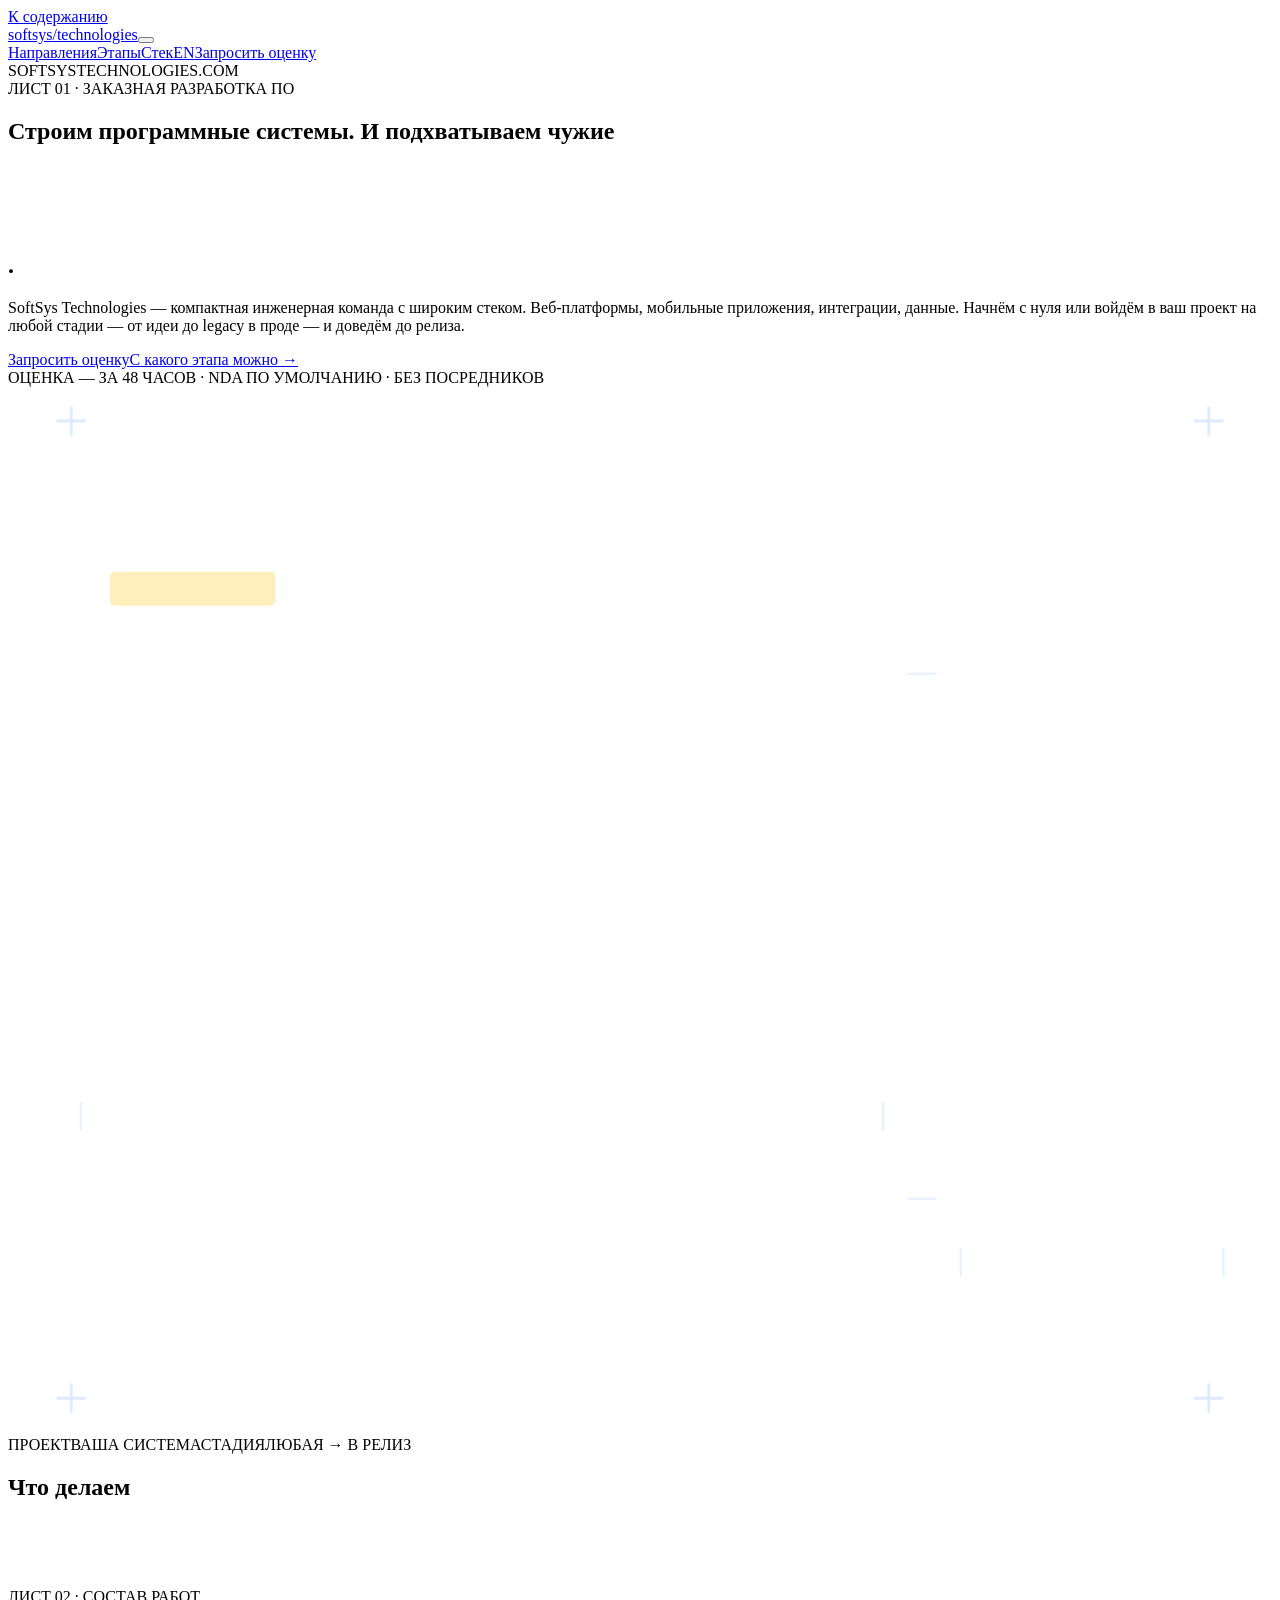
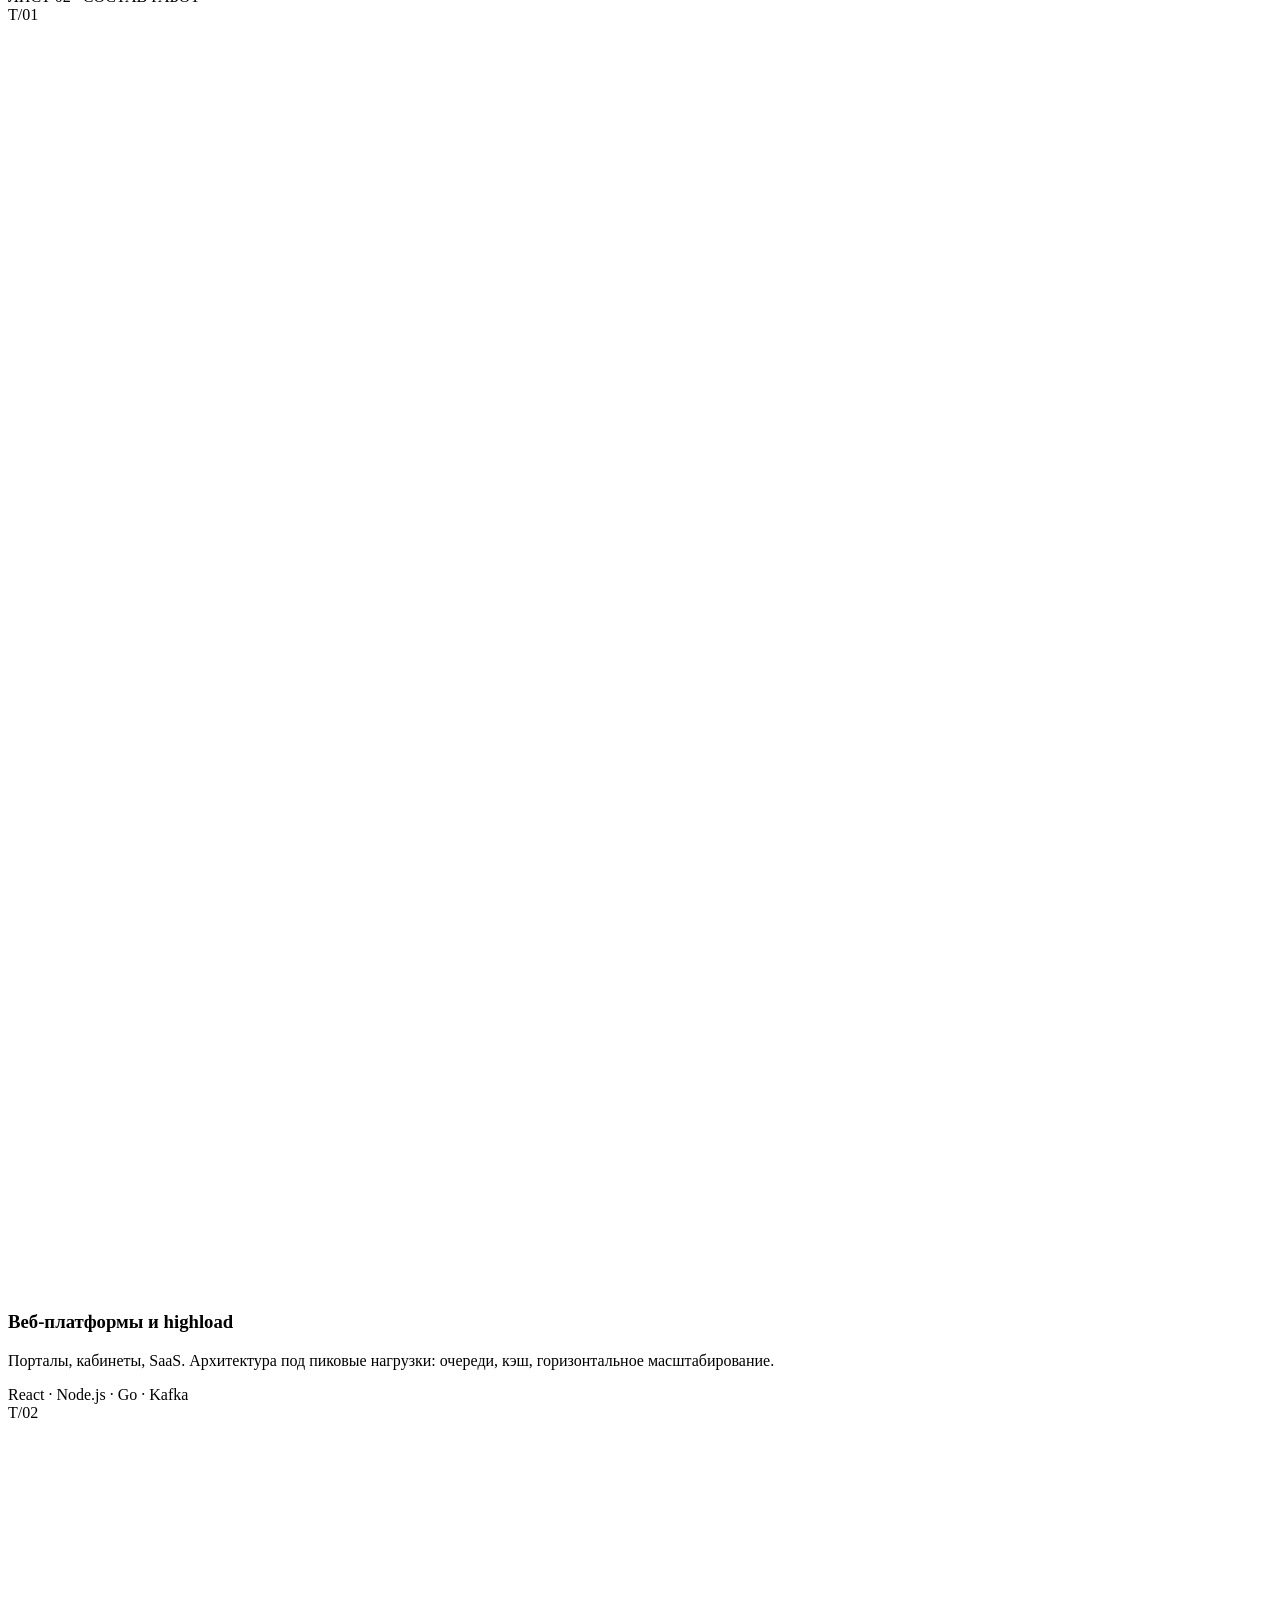
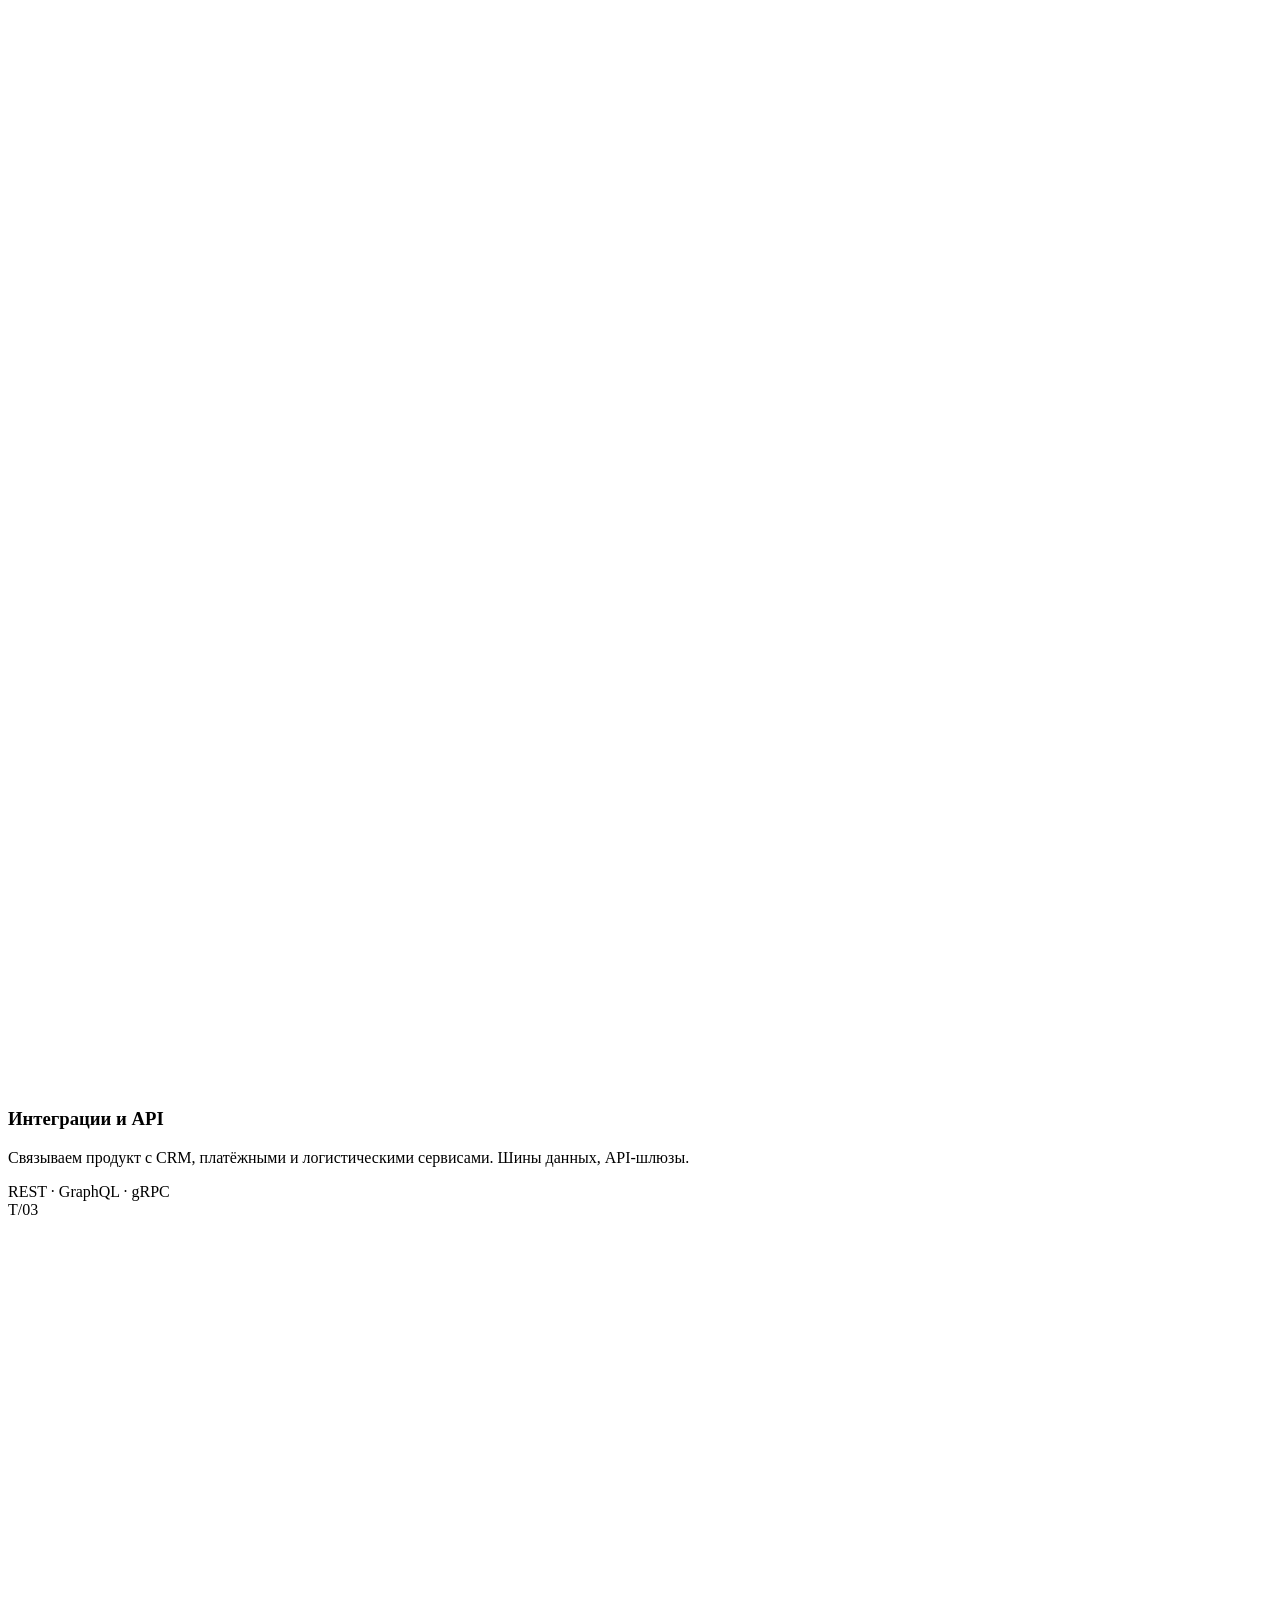
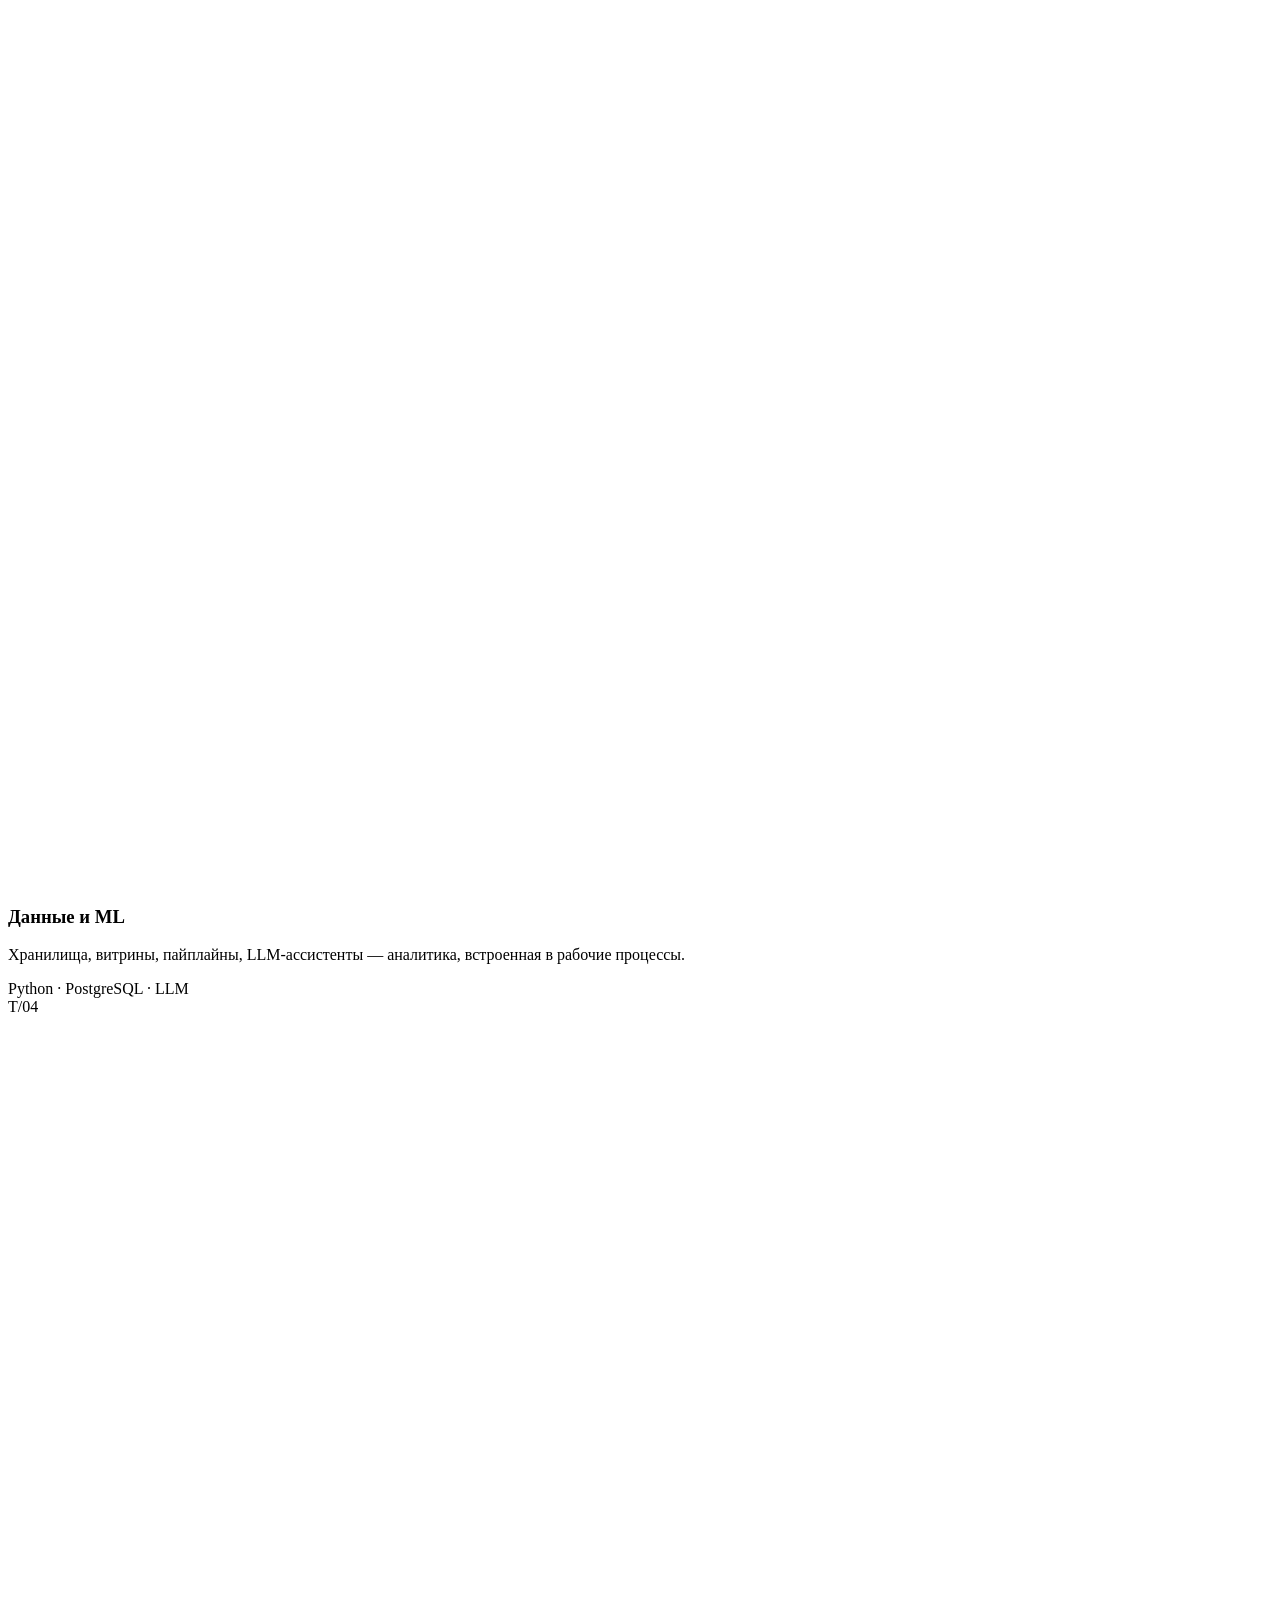
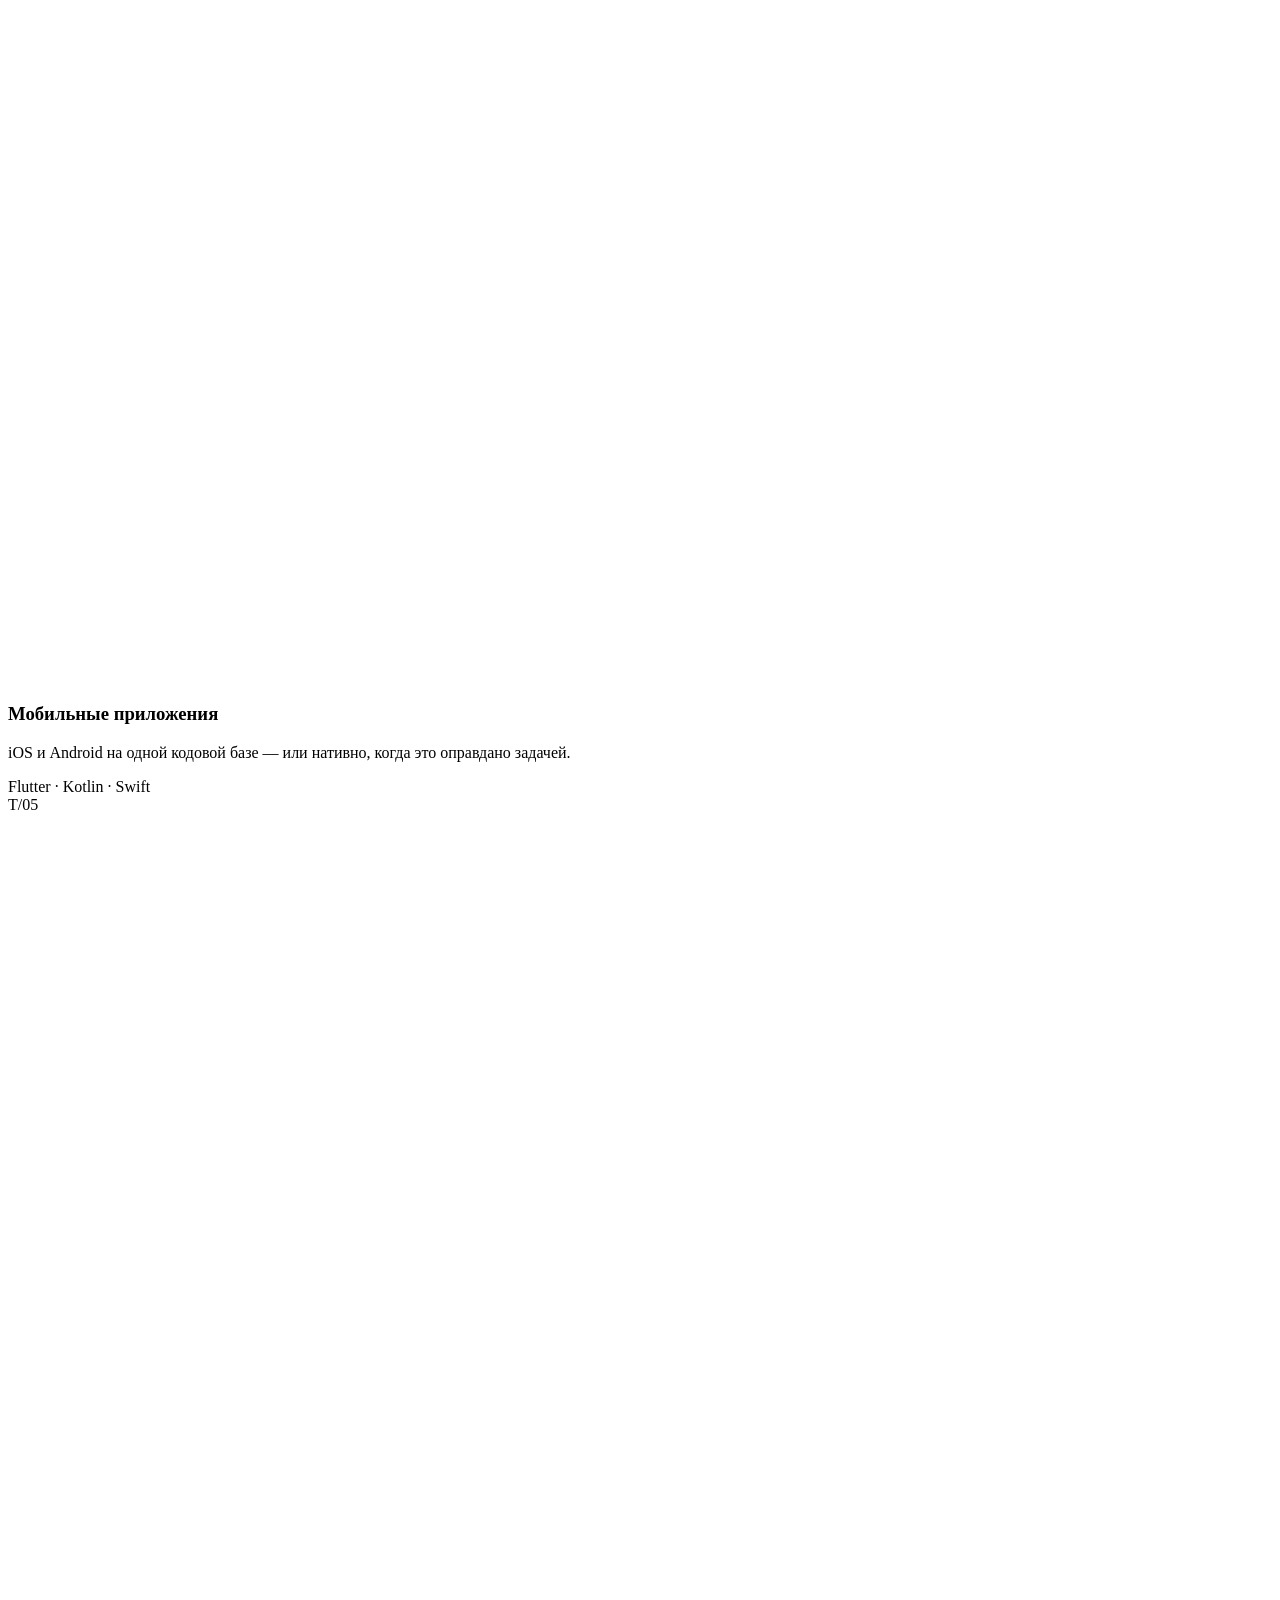
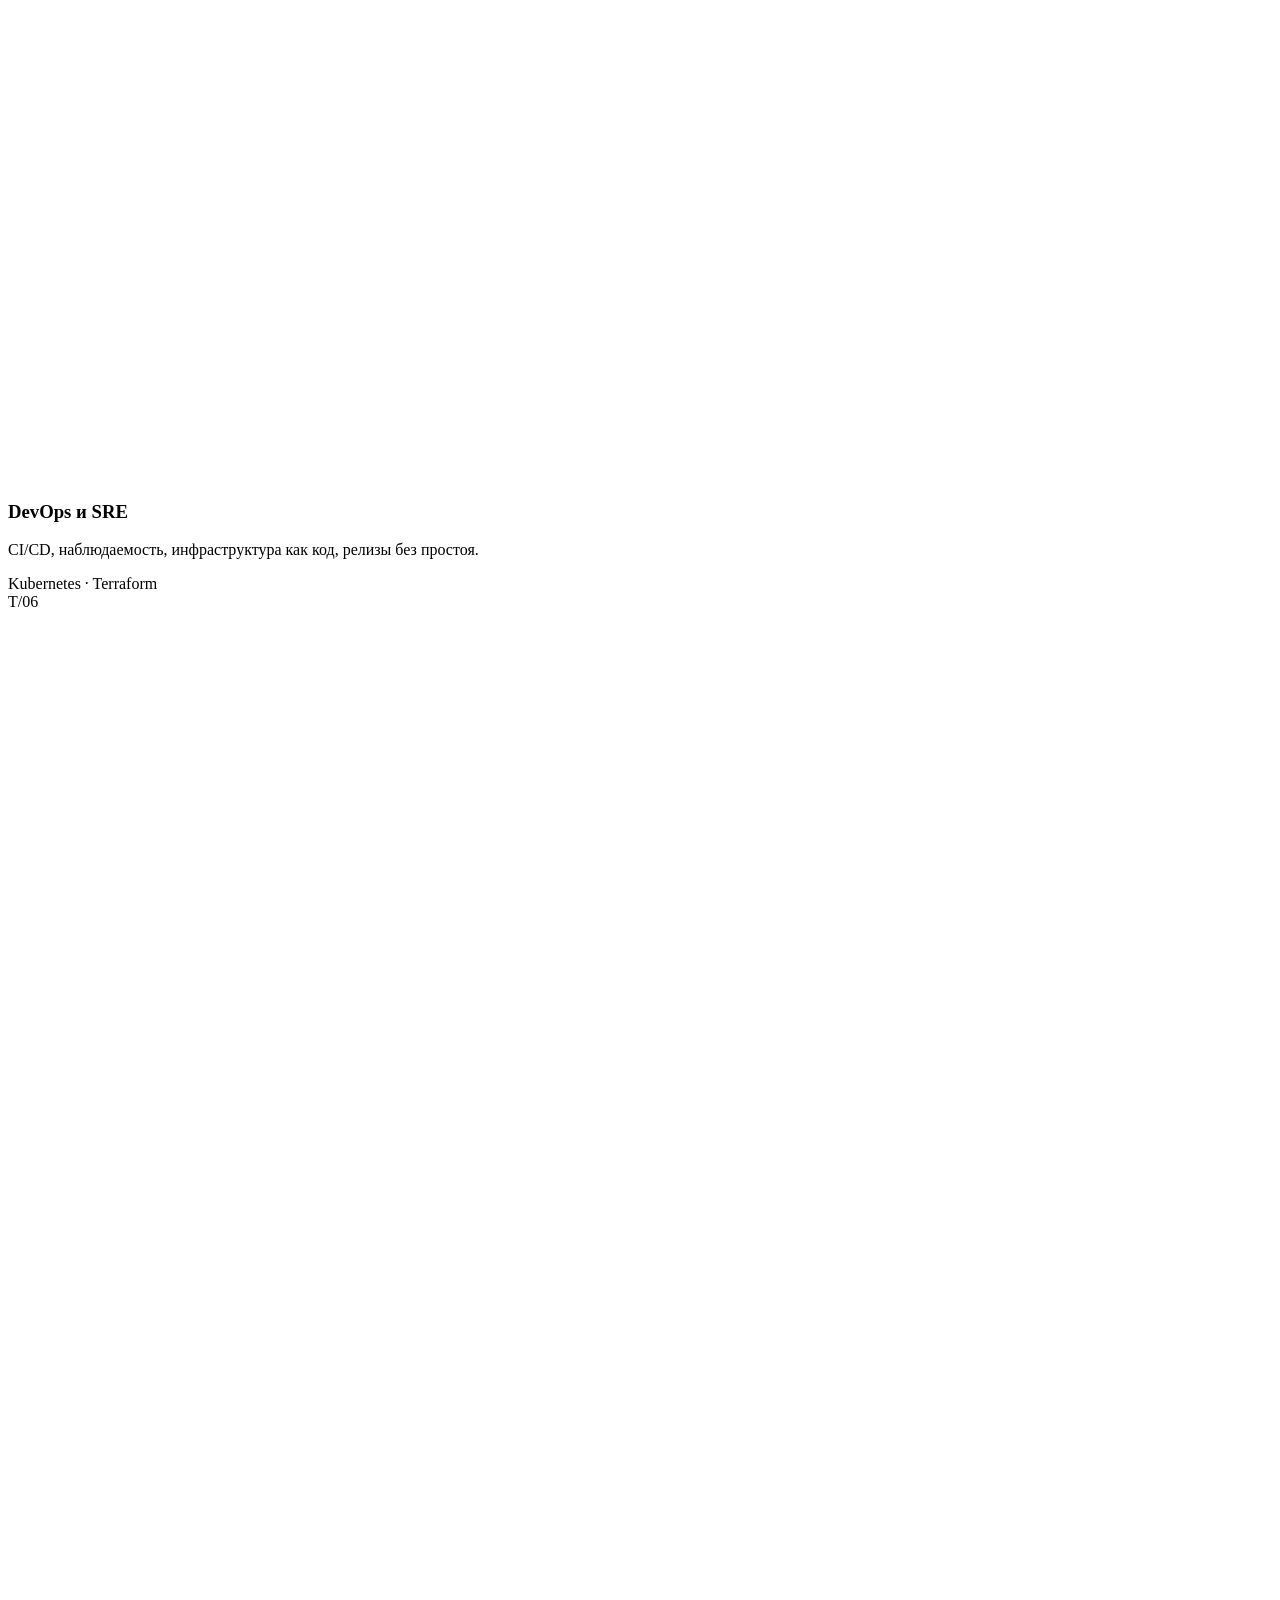
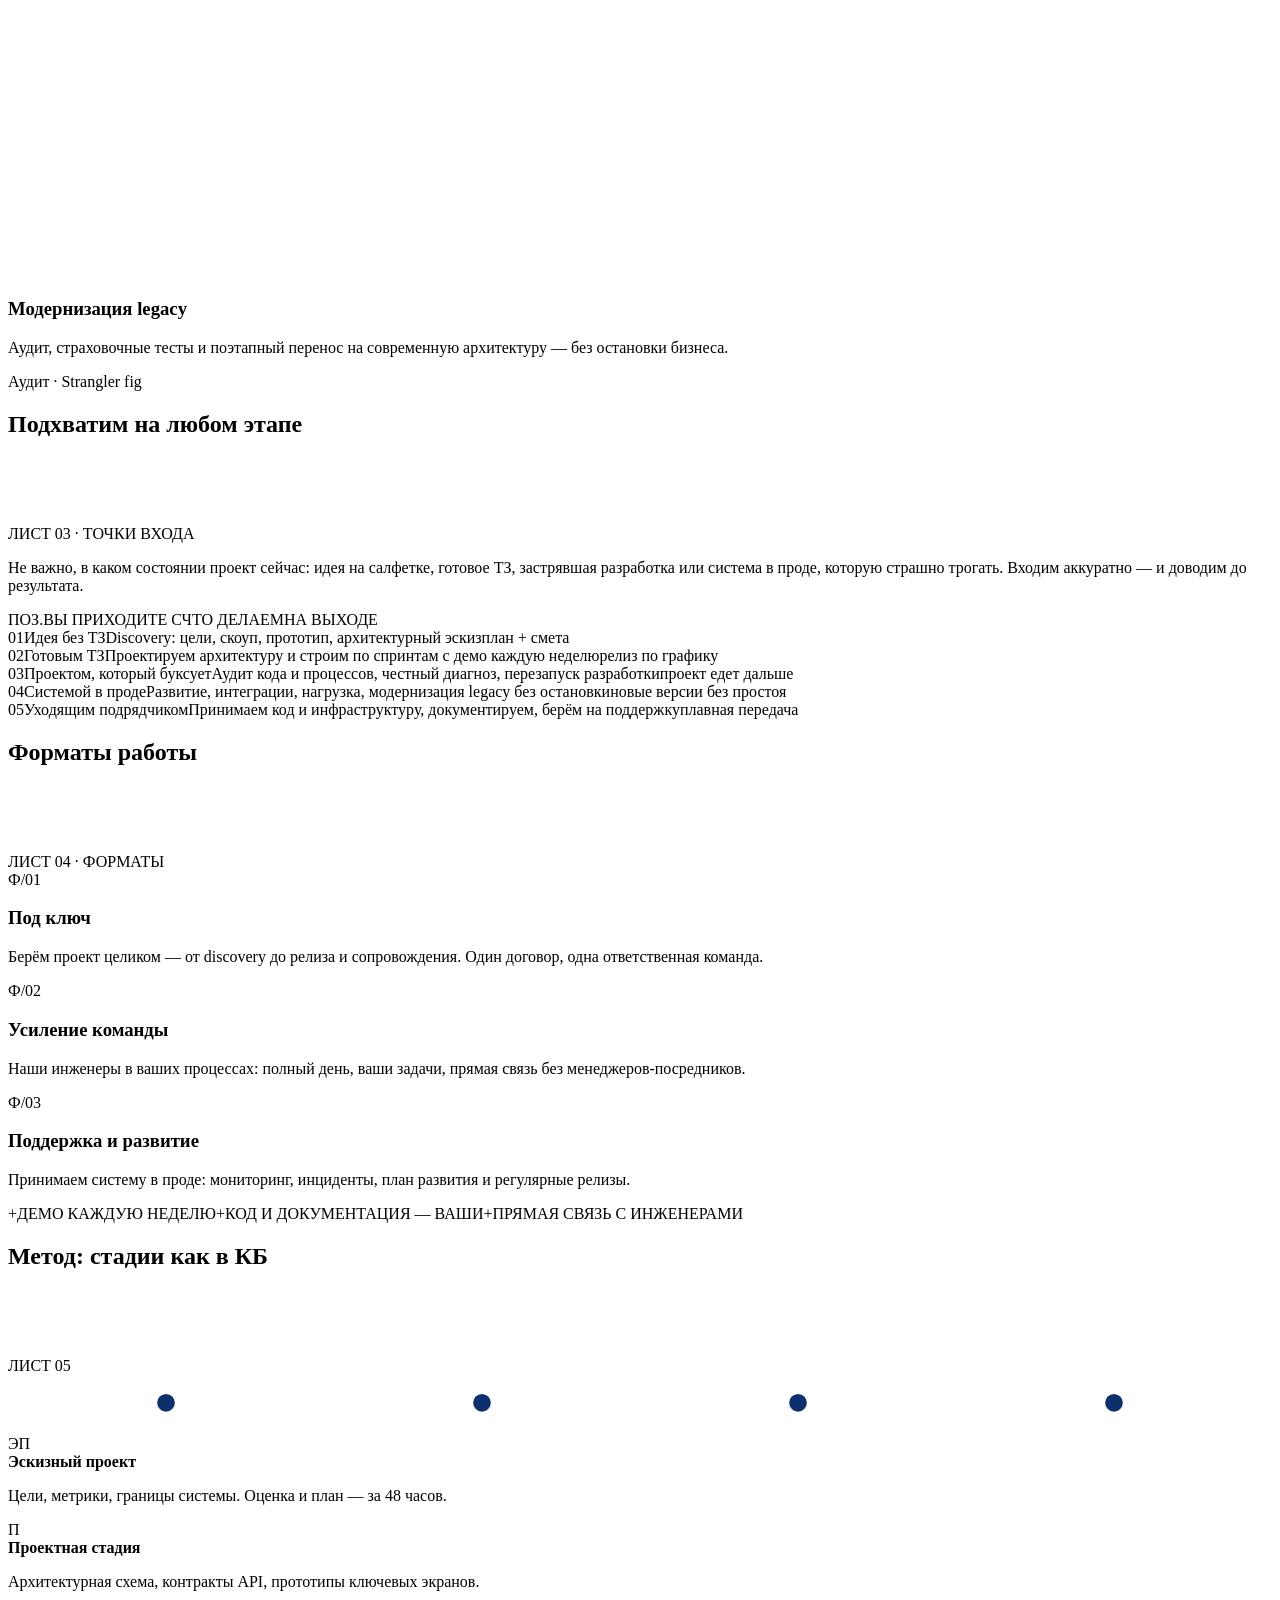
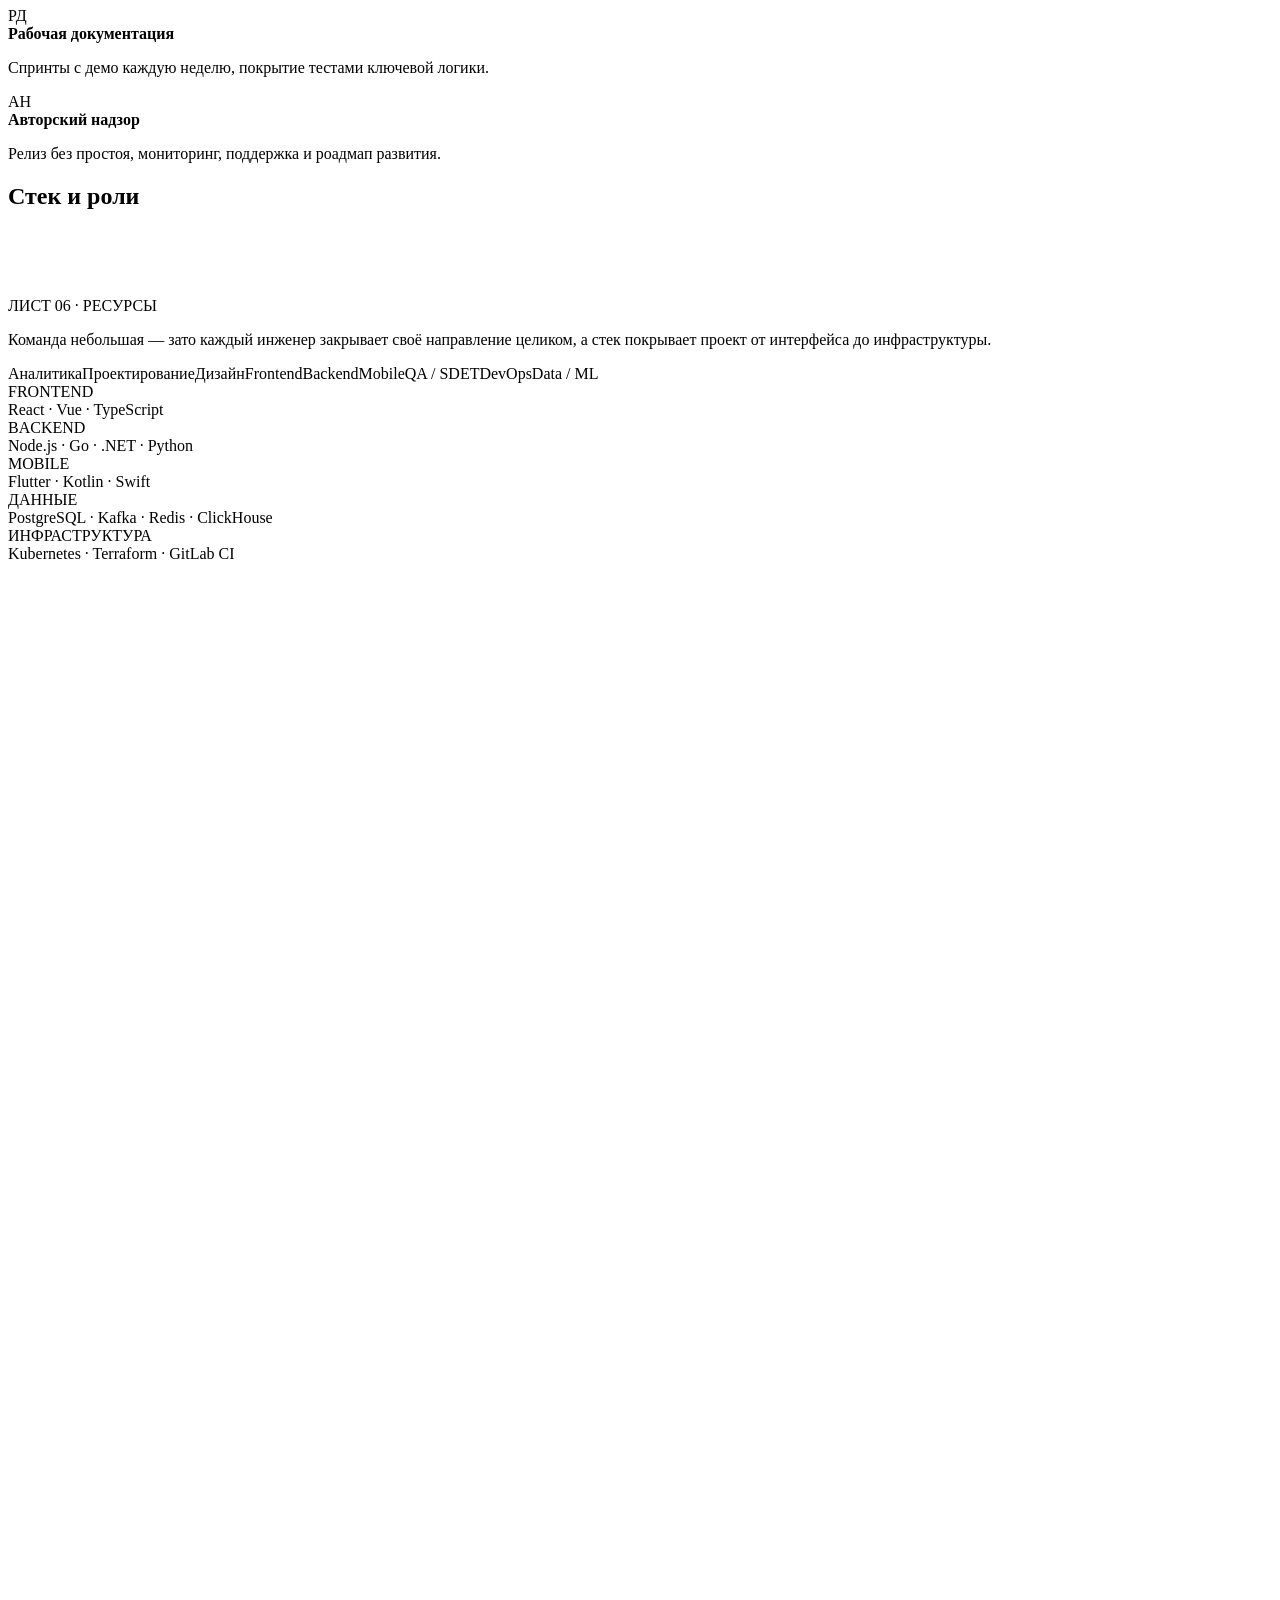
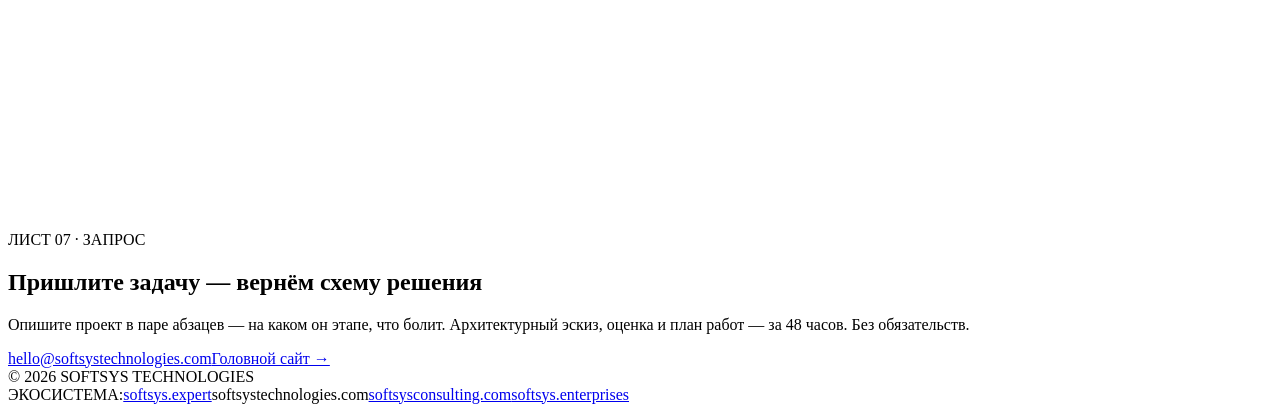
==== commit 3b6e85a6: "Restore Technologies Pages fallback" ====
--- a/index.html
+++ b/index.html
@@ -3,7 +3,7 @@
 <head>
 <meta charset="UTF-8">
 <meta name="viewport" content="width=device-width,initial-scale=1">
-<link rel="icon" type="image/svg+xml" href="/favicon.svg">
+<link rel="icon" type="image/svg+xml" href="/softsys-technologies-site/favicon.svg">
 <!--seo:start-->
 <title>Разработка программных систем — SoftSys Technologies</title>
 <meta name="description" content="Веб-платформы, мобильные приложения, интеграции, данные и DevOps. Создаём системы с нуля и развиваем существующие проекты на любой стадии.">
@@ -28,8 +28,8 @@
 <meta name="twitter:description" content="Веб-платформы, мобильные приложения, интеграции, данные и DevOps. Создаём системы с нуля и развиваем существующие проекты на любой стадии.">
 <meta name="twitter:image" content="https://softsystechnologies.com/og-image.png">
 <script type="application/ld+json">{"@context":"https://schema.org","@graph":[{"@type":"Organization","@id":"https://softsystechnologies.com/#organization","name":"SoftSys Technologies","url":"https://softsystechnologies.com/","email":"hello@softsystechnologies.com"},{"@type":"WebSite","@id":"https://softsystechnologies.com/#website","name":"SoftSys Technologies","url":"https://softsystechnologies.com/","inLanguage":["ru","en"],"publisher":{"@id":"https://softsystechnologies.com/#organization"}},{"@type":"WebPage","@id":"https://softsystechnologies.com/","url":"https://softsystechnologies.com/","name":"Разработка программных систем — SoftSys Technologies","description":"Веб-платформы, мобильные приложения, интеграции, данные и DevOps. Создаём системы с нуля и развиваем существующие проекты на любой стадии.","inLanguage":"ru","isPartOf":{"@id":"https://softsystechnologies.com/#website"},"about":{"@id":"https://softsystechnologies.com/#organization"}}]}</script><!--seo:end-->
-  <script type="module" crossorigin src="/assets/index-C6gl6QK1.js"></script>
-  <link rel="stylesheet" crossorigin href="/assets/index-D1662glP.css">
+  <script type="module" crossorigin src="/softsys-technologies-site/assets/index-CgQhOwXW.js"></script>
+  <link rel="stylesheet" crossorigin href="/softsys-technologies-site/assets/index-CUdcSi9C.css">
 </head>
 <body>
 <div id="app"><!--[--><a class="skip-link" href="#main">К содержанию</a><header class="site-header"><nav class="site-nav" aria-label="Основная навигация"><a class="brand" href="#top">softsys<span>/technologies</span></a><button class="menu-toggle" type="button" aria-label="Меню" aria-expanded="false" aria-controls="primary-menu"><span></span><span></span></button><div id="primary-menu" class="nav-links"><a href="#services">Направления</a><a href="#stages">Этапы</a><a href="#stack">Стек</a><a class="language-link" href="en/" hreflang="en">EN</a><a class="nav-cta" href="#contact">Запросить оценку</a></div></nav></header><main id="main"><div class="d1 d2 frame-decoration" aria-hidden="true"></div><div class="d3 frame-decoration" aria-hidden="true">SOFTSYSTECHNOLOGIES.COM</div><section data-draw-scope data-draw class="page-section hero d14" id="top"><div class="responsive-grid hero-grid d15"><div><div class="reveal d16">ЛИСТ 01 · ЗАКАЗНАЯ РАЗРАБОТКА ПО</div><h1 class="reveal d17">Строим программные системы. И подхватываем <span class="d18">чужие<svg viewBox="0 0 200 16" preserveAspectRatio="none" fill="none" aria-hidden="true" focusable="false" class="d19"><path d="M4 9.4 C 48 8.1, 100 10.6, 148 9 C 172 8.2, 190 9.5, 196 9" stroke="#FFD23F" stroke-width="3" stroke-linecap="round" stroke-dasharray="200" stroke-dashoffset="200" class="d20"></path></svg></span>.</h1><p class="reveal d21">SoftSys Technologies — компактная инженерная команда с широким стеком. Веб-платформы, мобильные приложения, интеграции, данные. Начнём с нуля или войдём в ваш проект на любой стадии — от идеи до legacy в проде — и доведём до релиза.</p><div class="actions reveal d22"><a href="#contact" class="d23 d24">Запросить оценку</a><a href="#stages" class="d25 d26">С какого этапа можно →</a></div><div class="reveal d27">ОЦЕНКА — ЗА 48 ЧАСОВ · NDA ПО УМОЛЧАНИЮ · БЕЗ ПОСРЕДНИКОВ</div></div><div class="reveal d28"><svg viewBox="0 0 520 430" fill="none" aria-hidden="true" focusable="false" class="d29"><g stroke="rgba(220,232,255,.85)" stroke-width="1.4"><rect x="30" y="24" width="330" height="250" stroke-dasharray="1200" stroke-dashoffset="1200" class="d30"></rect><line x1="30" y1="58" x2="360" y2="58" stroke-dasharray="330" stroke-dashoffset="330" class="d31"></line><circle cx="46" cy="41" r="4" stroke-dasharray="26" stroke-dashoffset="26" class="d32"></circle><circle cx="62" cy="41" r="4" stroke-dasharray="26" stroke-dashoffset="26" class="d33"></circle><circle cx="78" cy="41" r="4" stroke-dasharray="26" stroke-dashoffset="26" class="d34"></circle><rect x="120" y="33" width="150" height="16" rx="3" stroke="rgba(220,232,255,.5)" stroke-dasharray="340" stroke-dashoffset="340" class="d35"></rect><rect x="30" y="58" width="92" height="216" stroke-dasharray="620" stroke-dashoffset="620" class="d36"></rect><rect x="42" y="76" width="68" height="14" rx="2" fill="rgba(255,210,63,.35)" stroke="none"></rect><rect x="42" y="100" width="68" height="14" rx="2" stroke="rgba(220,232,255,.4)" stroke-dasharray="170" stroke-dashoffset="170" class="d37"></rect><rect x="42" y="124" width="68" height="14" rx="2" stroke="rgba(220,232,255,.4)" stroke-dasharray="170" stroke-dashoffset="170" class="d38"></rect><rect x="42" y="148" width="68" height="14" rx="2" stroke="rgba(220,232,255,.4)" stroke-dasharray="170" stroke-dashoffset="170" class="d39"></rect><rect x="140" y="76" width="98" height="56" rx="3" stroke-dasharray="310" stroke-dashoffset="310" class="d40"></rect><rect x="252" y="76" width="94" height="56" rx="3" stroke-dasharray="310" stroke-dashoffset="310" class="d41"></rect><path d="M140 214 l32 -26 l30 14 l36 -34 l28 10 l36 -30" stroke-width="2" stroke-dasharray="260" stroke-dashoffset="260" class="d42"></path><rect x="140" y="150" width="206" height="106" rx="3" stroke="rgba(220,232,255,.5)" stroke-dasharray="630" stroke-dashoffset="630" class="d43"></rect></g><g stroke="rgba(220,232,255,.85)" stroke-width="1.4"><rect x="392" y="118" width="108" height="216" rx="18" stroke-dasharray="700" stroke-dashoffset="700" class="d44"></rect><rect x="424" y="128" width="44" height="8" rx="4" stroke="rgba(220,232,255,.5)" stroke-dasharray="110" stroke-dashoffset="110" class="d45"></rect><rect x="404" y="150" width="84" height="52" rx="4" stroke-dasharray="280" stroke-dashoffset="280" class="d46"></rect><rect x="404" y="212" width="84" height="12" rx="2" stroke="rgba(220,232,255,.4)" stroke-dasharray="200" stroke-dashoffset="200" class="d47"></rect><rect x="404" y="234" width="84" height="12" rx="2" stroke="rgba(220,232,255,.4)" stroke-dasharray="200" stroke-dashoffset="200" class="d48"></rect><rect x="404" y="256" width="60" height="12" rx="2" stroke="rgba(220,232,255,.4)" stroke-dasharray="150" stroke-dashoffset="150" class="d49"></rect><line x1="404" y1="312" x2="488" y2="312" stroke="rgba(220,232,255,.4)" stroke-dasharray="84" stroke-dashoffset="84" class="d50"></line></g><g stroke="rgba(220,232,255,.6)" stroke-width="1"><line x1="30" y1="300" x2="360" y2="300" stroke-dasharray="330" stroke-dashoffset="330" class="d51"></line><line x1="30" y1="294" x2="30" y2="306"></line><line x1="360" y1="294" x2="360" y2="306"></line><line x1="392" y1="360" x2="500" y2="360" stroke-dasharray="108" stroke-dashoffset="108" class="d52"></line><line x1="392" y1="354" x2="392" y2="366"></line><line x1="500" y1="354" x2="500" y2="366"></line><line x1="376" y1="118" x2="376" y2="334" stroke-dasharray="216" stroke-dashoffset="216" class="d53"></line><line x1="370" y1="118" x2="382" y2="118"></line><line x1="370" y1="334" x2="382" y2="334"></line></g><g fill="#FFD23F" font-family="JetBrains Mono,monospace" font-size="10" letter-spacing="1.5"><text x="160" y="317" opacity="0" class="d54">WEB · 1440</text><text x="408" y="377" opacity="0" class="d55">MOBILE · 390</text></g><g stroke="rgba(220,232,255,.9)" stroke-width="1.2"><path d="M20 14 h12 M26 8 v12"></path><path d="M488 14 h12 M494 8 v12"></path><path d="M20 416 h12 M26 410 v12"></path><path d="M488 416 h12 M494 410 v12"></path></g></svg><div class="responsive-grid d56"><span class="d57">ПРОЕКТ</span><span class="d58">ВАША СИСТЕМА</span><span class="d59">СТАДИЯ</span><span class="d60">ЛЮБАЯ → В РЕЛИЗ</span></div></div></div></section><section data-draw-scope data-draw id="services" class="page-section d61"><div class="d62"><div class="d63"><div><h2 class="d64">Что делаем</h2><svg viewBox="0 0 240 12" fill="none" aria-hidden="true" focusable="false" class="d65"><path d="M3 7.4 C 45 6.3, 95 8.4, 142 7.1 C 182 6.1, 216 8, 237 6.9" stroke="#FFD23F" stroke-width="2.2" stroke-linecap="round" stroke-dasharray="240" stroke-dashoffset="240" class="d66"></path></svg></div><span class="d67">ЛИСТ 02 · СОСТАВ РАБОТ</span></div><div class="responsive-grid d68"><div class="reveal d69 d70"><div class="d71"><span class="d72">Т/01</span><svg viewBox="0 0 24 24" fill="none" stroke="rgba(220,232,255,.85)" stroke-width="1.5" aria-hidden="true" focusable="false" class="d73"><path d="M4 17a8 8 0 0 1 16 0" stroke-dasharray="100" stroke-dashoffset="100" class="d74"></path><path d="M12 17l5-5" stroke-dasharray="30" stroke-dashoffset="30" class="d75"></path></svg></div><h3 class="d76">Веб-платформы и highload</h3><p class="d77">Порталы, кабинеты, SaaS. Архитектура под пиковые нагрузки: очереди, кэш, горизонтальное масштабирование.</p><span class="d78">React · Node.js · Go · Kafka</span></div><div class="reveal d79 d80"><div class="d81"><span class="d82">Т/02</span><svg viewBox="0 0 24 24" fill="none" stroke="rgba(220,232,255,.85)" stroke-width="1.5" aria-hidden="true" focusable="false" class="d83"><path d="M3 4h8v7H3z" stroke-dasharray="60" stroke-dashoffset="60" class="d84"></path><path d="M13 13h8v7h-8z" stroke-dasharray="60" stroke-dashoffset="60" class="d85"></path><path d="M11 8h6v5" stroke-dasharray="30" stroke-dashoffset="30" class="d86"></path></svg></div><h3 class="d87">Интеграции и API</h3><p class="d88">Связываем продукт с CRM, платёжными и логистическими сервисами. Шины данных, API-шлюзы.</p><span class="d89">REST · GraphQL · gRPC</span></div><div class="reveal d90 d91"><div class="d92"><span class="d93">Т/03</span><svg viewBox="0 0 24 24" fill="none" stroke="rgba(220,232,255,.85)" stroke-width="1.5" aria-hidden="true" focusable="false" class="d94"><path d="M5 6c0-1.7 3.1-3 7-3s7 1.3 7 3-3.1 3-7 3-7-1.3-7-3z" stroke-dasharray="60" stroke-dashoffset="60" class="d95"></path><path d="M5 6v12c0 1.7 3.1 3 7 3s7-1.3 7-3V6" stroke-dasharray="70" stroke-dashoffset="70" class="d96"></path></svg></div><h3 class="d97">Данные и ML</h3><p class="d98">Хранилища, витрины, пайплайны, LLM-ассистенты — аналитика, встроенная в рабочие процессы.</p><span class="d99">Python · PostgreSQL · LLM</span></div><div class="reveal d100 d101"><div class="d102"><span class="d103">Т/04</span><svg viewBox="0 0 24 24" fill="none" stroke="rgba(220,232,255,.85)" stroke-width="1.5" aria-hidden="true" focusable="false" class="d104"><path d="M3 5h12v10H3z" stroke-dasharray="80" stroke-dashoffset="80" class="d105"></path><path d="M17 8h4v11h-4z" stroke-dasharray="60" stroke-dashoffset="60" class="d106"></path></svg></div><h3 class="d107">Мобильные приложения</h3><p class="d108">iOS и Android на одной кодовой базе — или нативно, когда это оправдано задачей.</p><span class="d109">Flutter · Kotlin · Swift</span></div><div class="reveal d110 d111"><div class="d112"><span class="d113">Т/05</span><svg viewBox="0 0 24 24" fill="none" stroke="rgba(220,232,255,.85)" stroke-width="1.5" aria-hidden="true" focusable="false" class="d114"><circle cx="12" cy="12" r="5" stroke-dasharray="35" stroke-dashoffset="35" class="d115"></circle><path d="M12 3v3M12 18v3M3 12h3M18 12h3" stroke-dasharray="40" stroke-dashoffset="40" class="d116"></path></svg></div><h3 class="d117">DevOps и SRE</h3><p class="d118">CI/CD, наблюдаемость, инфраструктура как код, релизы без простоя.</p><span class="d119">Kubernetes · Terraform</span></div><div class="reveal d120 d121"><div class="d122"><span class="d123">Т/06</span><svg viewBox="0 0 24 24" fill="none" stroke="rgba(220,232,255,.85)" stroke-width="1.5" aria-hidden="true" focusable="false" class="d124"><path d="M4 11V4h7" stroke-dasharray="30" stroke-dashoffset="30" class="d125"></path><path d="M13 13h7v7h-7z" stroke-dasharray="60" stroke-dashoffset="60" class="d126"></path><path d="M8 8l4 4" stroke-dasharray="12" stroke-dashoffset="12" class="d127"></path></svg></div><h3 class="d128">Модернизация legacy</h3><p class="d129">Аудит, страховочные тесты и поэтапный перенос на современную архитектуру — без остановки бизнеса.</p><span class="d130">Аудит · Strangler fig</span></div></div></div></section><section data-draw-scope data-draw id="stages" class="page-section d131"><div class="d132"><div class="d133"><div><h2 class="d134">Подхватим на любом этапе</h2><svg viewBox="0 0 240 12" fill="none" aria-hidden="true" focusable="false" class="d135"><path d="M3 7.4 C 45 6.3, 95 8.4, 142 7.1 C 182 6.1, 216 8, 237 6.9" stroke="#FFD23F" stroke-width="2.2" stroke-linecap="round" stroke-dasharray="240" stroke-dashoffset="240" class="d136"></path></svg></div><span class="d137">ЛИСТ 03 · ТОЧКИ ВХОДА</span></div><p class="d138">Не важно, в каком состоянии проект сейчас: идея на салфетке, готовое ТЗ, застрявшая разработка или система в проде, которую страшно трогать. Входим аккуратно — и доводим до результата.</p><div class="d139"><div class="responsive-grid stage-head d140"><span class="d141">ПОЗ.</span><span class="d142">ВЫ ПРИХОДИТЕ С</span><span class="d143">ЧТО ДЕЛАЕМ</span><span class="d144">НА ВЫХОДЕ</span></div><div class="responsive-grid stage-row reveal d145 d146"><span class="d147">01</span><span data-label="ВЫ ПРИХОДИТЕ С" class="d148">Идея без ТЗ</span><span data-label="ЧТО ДЕЛАЕМ" class="d149">Discovery: цели, скоуп, прототип, архитектурный эскиз</span><span data-label="НА ВЫХОДЕ" class="d150">план + смета</span></div><div class="responsive-grid stage-row reveal d151 d152"><span class="d153">02</span><span data-label="ВЫ ПРИХОДИТЕ С" class="d154">Готовым ТЗ</span><span data-label="ЧТО ДЕЛАЕМ" class="d155">Проектируем архитектуру и строим по спринтам с демо каждую неделю</span><span data-label="НА ВЫХОДЕ" class="d156">релиз по графику</span></div><div class="responsive-grid stage-row reveal d157 d158"><span class="d159">03</span><span data-label="ВЫ ПРИХОДИТЕ С" class="d160">Проектом, который буксует</span><span data-label="ЧТО ДЕЛАЕМ" class="d161">Аудит кода и процессов, честный диагноз, перезапуск разработки</span><span data-label="НА ВЫХОДЕ" class="d162">проект едет дальше</span></div><div class="responsive-grid stage-row reveal d163 d164"><span class="d165">04</span><span data-label="ВЫ ПРИХОДИТЕ С" class="d166">Системой в проде</span><span data-label="ЧТО ДЕЛАЕМ" class="d167">Развитие, интеграции, нагрузка, модернизация legacy без остановки</span><span data-label="НА ВЫХОДЕ" class="d168">новые версии без простоя</span></div><div class="responsive-grid stage-row reveal d169 d170"><span class="d171">05</span><span data-label="ВЫ ПРИХОДИТЕ С" class="d172">Уходящим подрядчиком</span><span data-label="ЧТО ДЕЛАЕМ" class="d173">Принимаем код и инфраструктуру, документируем, берём на поддержку</span><span data-label="НА ВЫХОДЕ" class="d174">плавная передача</span></div></div></div></section><section data-draw-scope data-draw id="formats" class="page-section d175"><div class="d176"><div class="d177"><div><h2 class="d178">Форматы работы</h2><svg viewBox="0 0 240 12" fill="none" aria-hidden="true" focusable="false" class="d179"><path d="M3 7.4 C 45 6.3, 95 8.4, 142 7.1 C 182 6.1, 216 8, 237 6.9" stroke="#FFD23F" stroke-width="2.2" stroke-linecap="round" stroke-dasharray="240" stroke-dashoffset="240" class="d180"></path></svg></div><span class="d181">ЛИСТ 04 · ФОРМАТЫ</span></div><div class="responsive-grid d182"><div class="reveal d183 d184"><span class="d185">Ф/01</span><h3 class="d186">Под ключ</h3><p class="d187">Берём проект целиком — от discovery до релиза и сопровождения. Один договор, одна ответственная команда.</p></div><div class="reveal d188 d189"><span class="d190">Ф/02</span><h3 class="d191">Усиление команды</h3><p class="d192">Наши инженеры в ваших процессах: полный день, ваши задачи, прямая связь без менеджеров-посредников.</p></div><div class="reveal d193 d194"><span class="d195">Ф/03</span><h3 class="d196">Поддержка и развитие</h3><p class="d197">Принимаем систему в проде: мониторинг, инциденты, план развития и регулярные релизы.</p></div></div><div class="reveal d198"><span class="d199">+</span><span>ДЕМО КАЖДУЮ НЕДЕЛЮ</span><span class="d200">+</span><span>КОД И ДОКУМЕНТАЦИЯ — ВАШИ</span><span class="d201">+</span><span>ПРЯМАЯ СВЯЗЬ С ИНЖЕНЕРАМИ</span></div></div></section><section data-draw-scope data-draw id="method" class="page-section d202"><div class="d203"><div class="d204"><div><h2 class="d205">Метод: стадии как в КБ</h2><svg viewBox="0 0 240 12" fill="none" aria-hidden="true" focusable="false" class="d206"><path d="M3 7.4 C 45 6.3, 95 8.4, 142 7.1 C 182 6.1, 216 8, 237 6.9" stroke="#FFD23F" stroke-width="2.2" stroke-linecap="round" stroke-dasharray="240" stroke-dashoffset="240" class="d207"></path></svg></div><span class="d208">ЛИСТ 05</span></div><svg viewBox="0 0 1000 44" preserveAspectRatio="none" fill="none" aria-hidden="true" focusable="false" class="d209"><path d="M12 22 H952" stroke="rgba(220,232,255,.6)" stroke-width="1.2" stroke-dasharray="940" stroke-dashoffset="940" class="d210"></path><path d="M948 14 l16 8 -16 8" stroke="#FFD23F" stroke-width="1.4" stroke-dasharray="40" stroke-dashoffset="40" class="d211"></path><circle cx="125" cy="22" r="7" stroke="#FFD23F" stroke-width="1.4" fill="#0D2F6E" stroke-dasharray="44" stroke-dashoffset="44" class="d212"></circle><circle cx="375" cy="22" r="7" stroke="#FFD23F" stroke-width="1.4" fill="#0D2F6E" stroke-dasharray="44" stroke-dashoffset="44" class="d213"></circle><circle cx="625" cy="22" r="7" stroke="#FFD23F" stroke-width="1.4" fill="#0D2F6E" stroke-dasharray="44" stroke-dashoffset="44" class="d214"></circle><circle cx="875" cy="22" r="7" stroke="#FFD23F" stroke-width="1.4" fill="#0D2F6E" stroke-dasharray="44" stroke-dashoffset="44" class="d215"></circle></svg><div class="responsive-grid d216"><div class="reveal d217"><div class="d218">ЭП</div><b class="d219">Эскизный проект</b><p class="d220">Цели, метрики, границы системы. Оценка и план — за 48 часов.</p></div><div class="reveal d221"><div class="d222">П</div><b class="d223">Проектная стадия</b><p class="d224">Архитектурная схема, контракты API, прототипы ключевых экранов.</p></div><div class="reveal d225"><div class="d226">РД</div><b class="d227">Рабочая документация</b><p class="d228">Спринты с демо каждую неделю, покрытие тестами ключевой логики.</p></div><div class="reveal d229"><div class="d230">АН</div><b class="d231">Авторский надзор</b><p class="d232">Релиз без простоя, мониторинг, поддержка и роадмап развития.</p></div></div></div></section><section data-draw-scope data-draw id="stack" class="page-section d233"><div class="d234"><div class="d235"><div><h2 class="d236">Стек и роли</h2><svg viewBox="0 0 240 12" fill="none" aria-hidden="true" focusable="false" class="d237"><path d="M3 7.4 C 45 6.3, 95 8.4, 142 7.1 C 182 6.1, 216 8, 237 6.9" stroke="#FFD23F" stroke-width="2.2" stroke-linecap="round" stroke-dasharray="240" stroke-dashoffset="240" class="d238"></path></svg></div><span class="d239">ЛИСТ 06 · РЕСУРСЫ</span></div><p class="d240">Команда небольшая — зато каждый инженер закрывает своё направление целиком, а стек покрывает проект от интерфейса до инфраструктуры.</p><div class="reveal d241"><span class="d242">Аналитика</span><span class="d243">Проектирование</span><span class="d244">Дизайн</span><span class="d245">Frontend</span><span class="d246">Backend</span><span class="d247">Mobile</span><span class="d248">QA / SDET</span><span class="d249">DevOps</span><span class="d250">Data / ML</span></div><div class="responsive-grid d251"><div class="reveal d252"><div class="d253">FRONTEND</div><div class="d254">React · Vue · TypeScript</div></div><div class="reveal d255"><div class="d256">BACKEND</div><div class="d257">Node.js · Go · .NET · Python</div></div><div class="reveal d258"><div class="d259">MOBILE</div><div class="d260">Flutter · Kotlin · Swift</div></div><div class="reveal d261"><div class="d262">ДАННЫЕ</div><div class="d263">PostgreSQL · Kafka · Redis · ClickHouse</div></div><div class="reveal d264"><div class="d265">ИНФРАСТРУКТУРА</div><div class="d266">Kubernetes · Terraform · GitLab CI</div></div></div></div></section><section data-draw-scope data-draw id="contact" class="page-section d267"><div class="d268"><div class="d269"></div><div class="d270"></div><div class="d271"></div><div class="d272"></div><svg viewBox="0 0 100 100" fill="none" aria-hidden="true" focusable="false" class="d273"><circle cx="50" cy="50" r="44" stroke="#FFD23F" stroke-width="1.6" stroke-dasharray="277" stroke-dashoffset="277" class="d274"></circle><circle cx="50" cy="50" r="34" stroke="rgba(255,210,63,.5)" stroke-width="1" stroke-dasharray="214" stroke-dashoffset="214" class="d275"></circle><path d="M34 51 l11 11 l21 -24" stroke="#FFD23F" stroke-width="2" stroke-dasharray="50" stroke-dashoffset="50" class="d276"></path></svg><div class="d277">ЛИСТ 07 · ЗАПРОС</div><h2 class="d278">Пришлите задачу — вернём схему решения</h2><p class="d279">Опишите проект в паре абзацев — на каком он этапе, что болит. Архитектурный эскиз, оценка и план работ — за 48 часов. Без обязательств.</p><div class="actions d280"><a href="mailto:hello@softsystechnologies.com" class="d281 d282">hello@softsystechnologies.com</a><a href="https://softsys.expert" class="d283 d284">Головной сайт →</a></div></div><div class="d285"><div class="d286">© 2026 SOFTSYS TECHNOLOGIES</div><div class="actions d287"><span class="d288">ЭКОСИСТЕМА:</span><a href="https://softsys.expert">softsys.expert</a><span class="d289">softsystechnologies.com</span><a href="https://softsysconsulting.com">softsysconsulting.com</a><a href="https://softsys.enterprises">softsys.enterprises</a></div></div></section></main><!--]--></div>
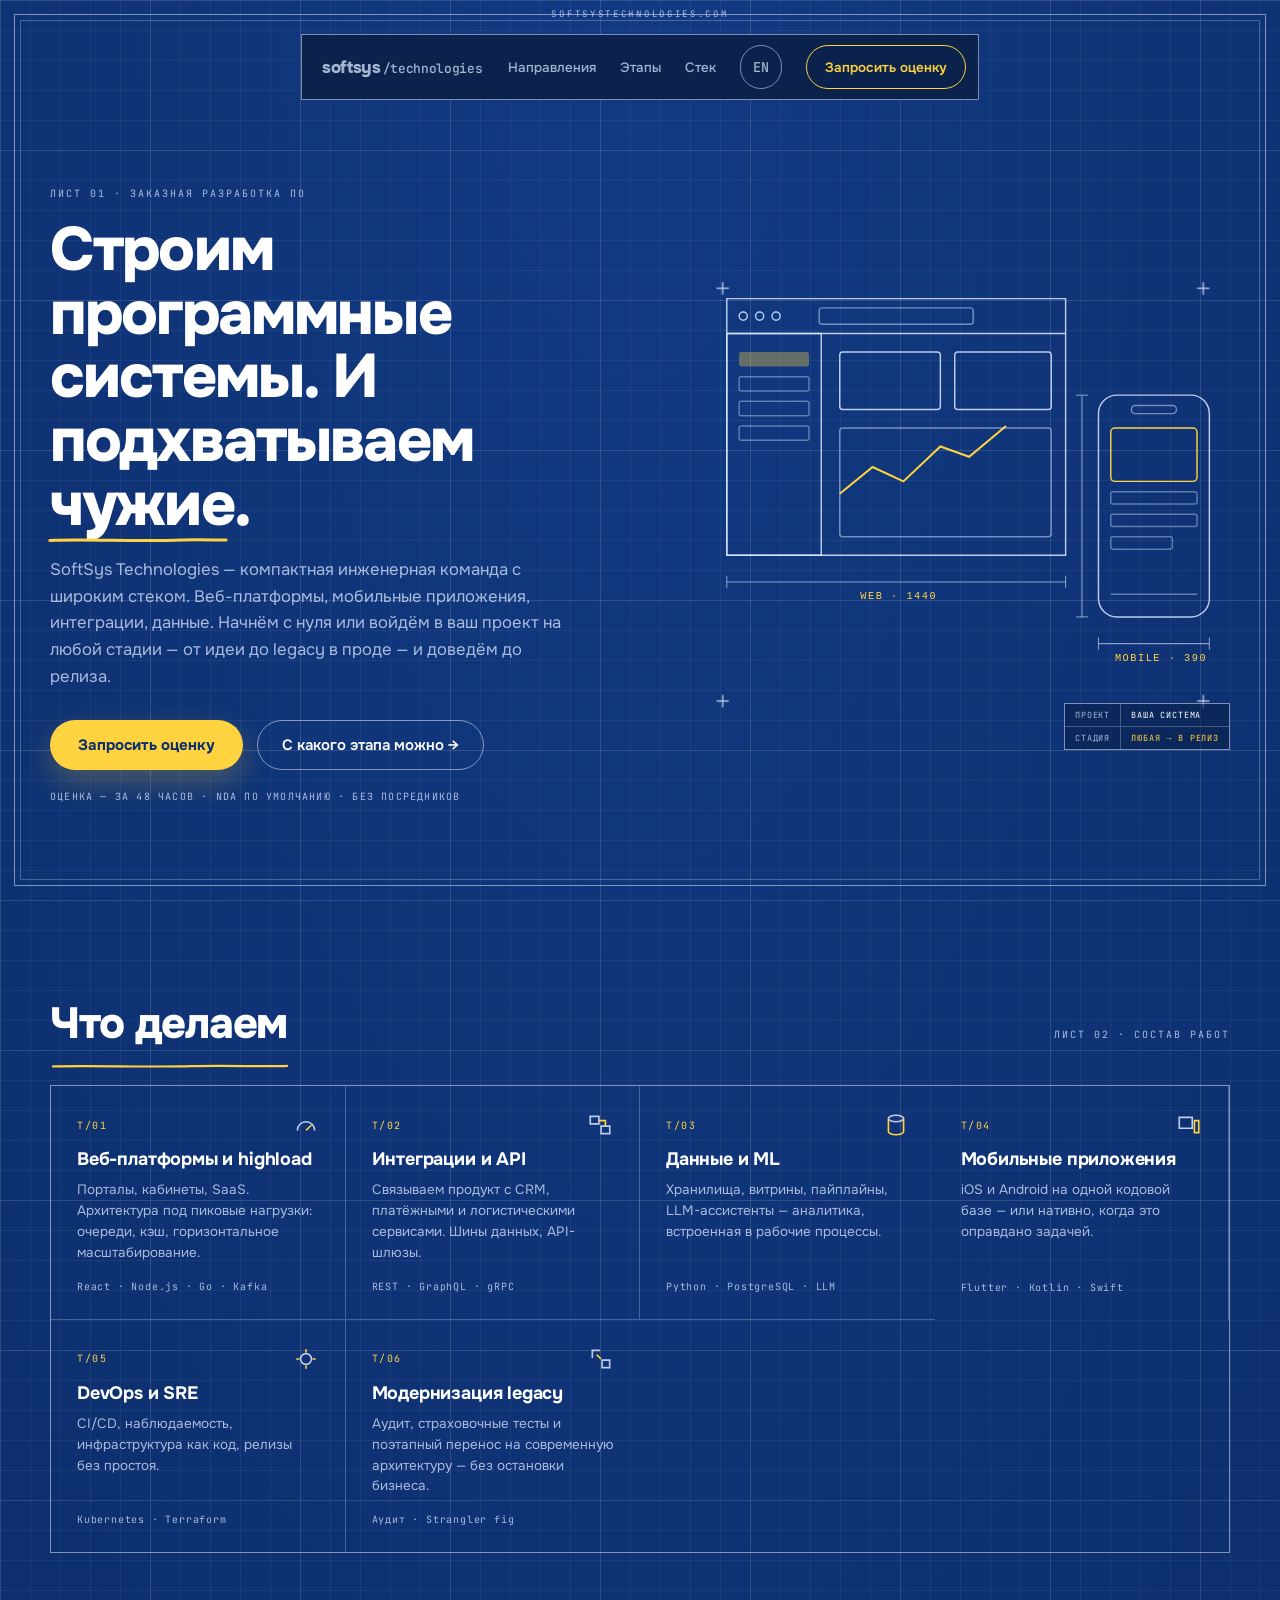
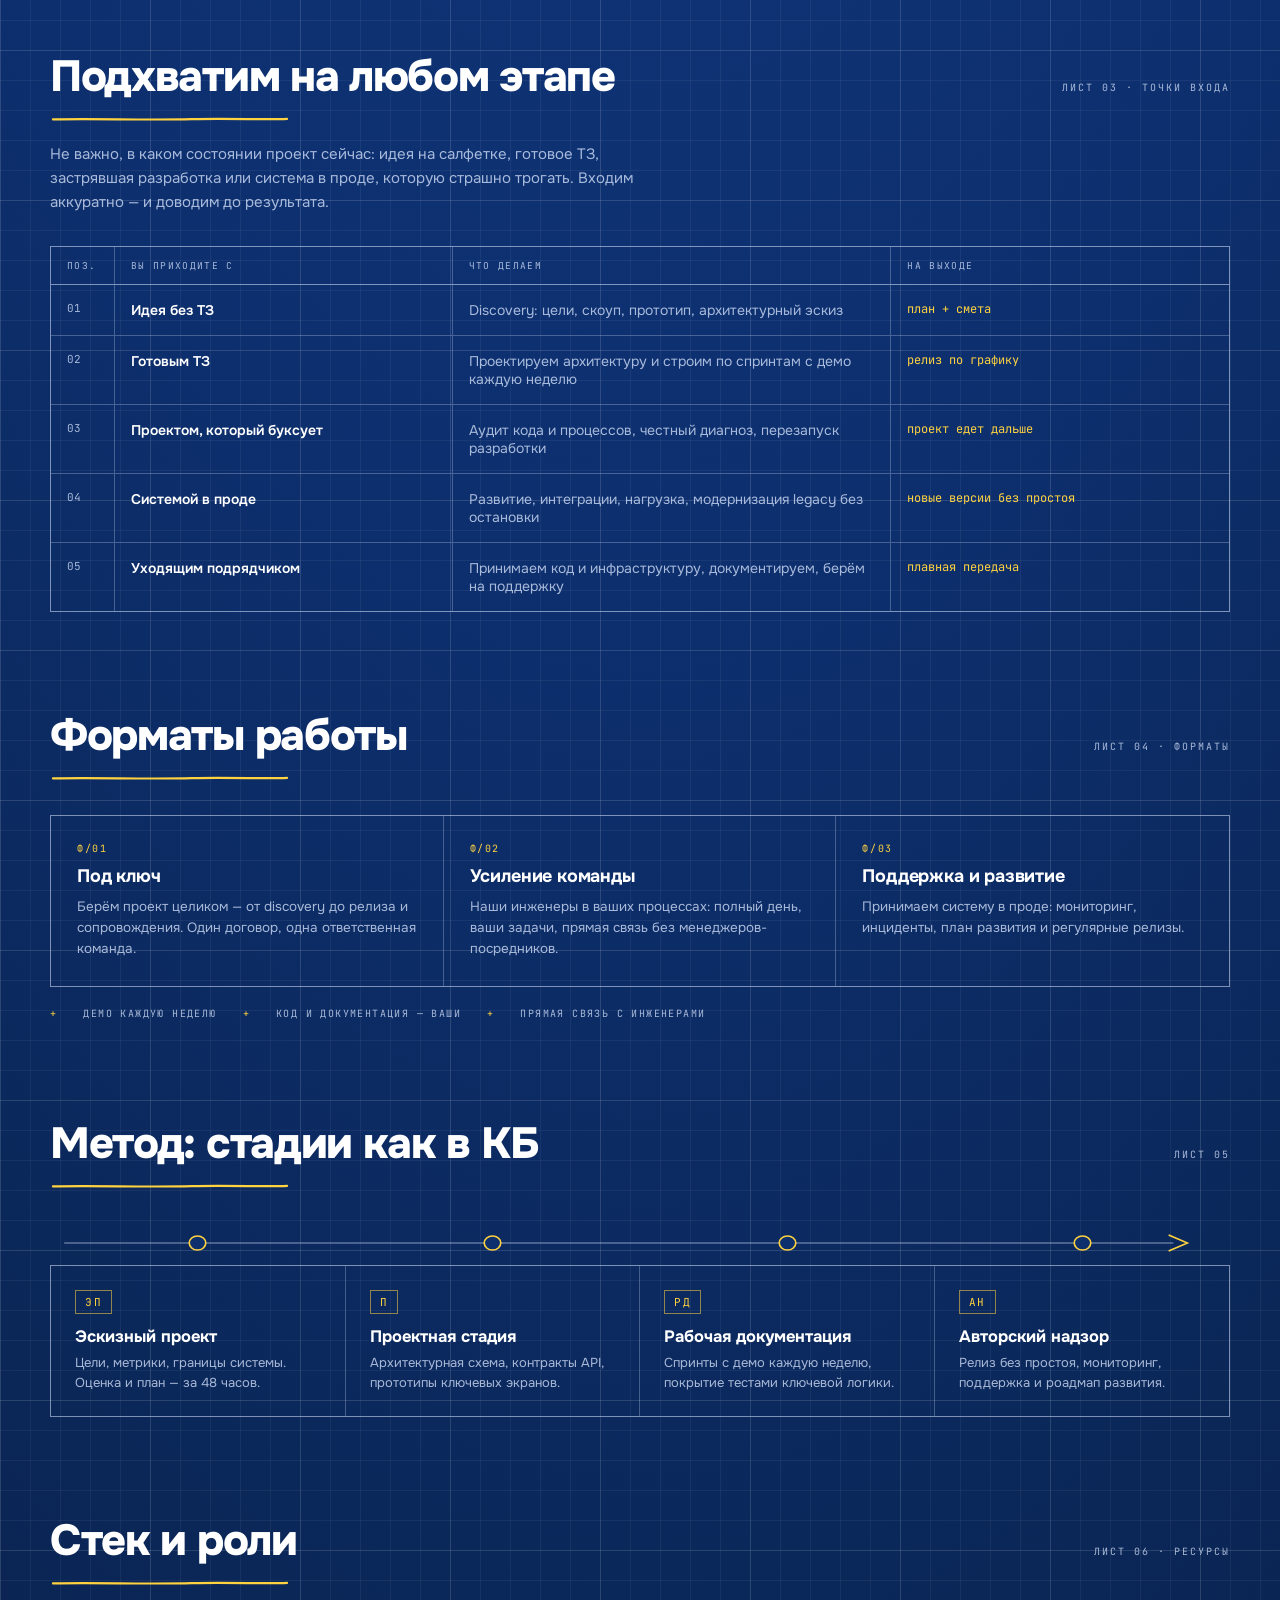
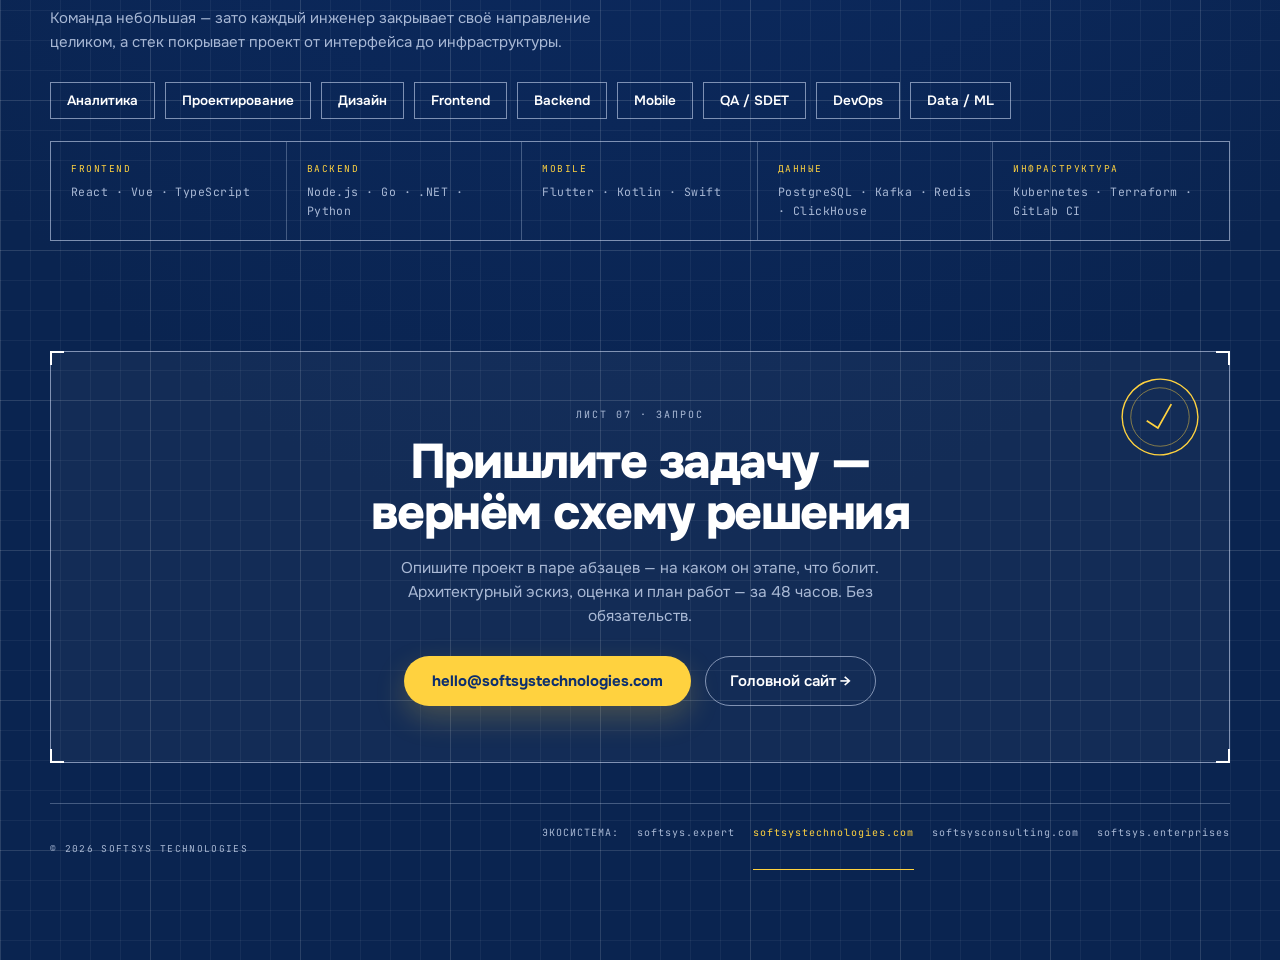
==== commit 4e581a05: "Publish Technologies root domain artifact" ====
--- a/index.html
+++ b/index.html
@@ -3,7 +3,7 @@
 <head>
 <meta charset="UTF-8">
 <meta name="viewport" content="width=device-width,initial-scale=1">
-<link rel="icon" type="image/svg+xml" href="/softsys-technologies-site/favicon.svg">
+<link rel="icon" type="image/svg+xml" href="/favicon.svg">
 <!--seo:start-->
 <title>Разработка программных систем — SoftSys Technologies</title>
 <meta name="description" content="Веб-платформы, мобильные приложения, интеграции, данные и DevOps. Создаём системы с нуля и развиваем существующие проекты на любой стадии.">
@@ -28,8 +28,8 @@
 <meta name="twitter:description" content="Веб-платформы, мобильные приложения, интеграции, данные и DevOps. Создаём системы с нуля и развиваем существующие проекты на любой стадии.">
 <meta name="twitter:image" content="https://softsystechnologies.com/og-image.png">
 <script type="application/ld+json">{"@context":"https://schema.org","@graph":[{"@type":"Organization","@id":"https://softsystechnologies.com/#organization","name":"SoftSys Technologies","url":"https://softsystechnologies.com/","email":"hello@softsystechnologies.com"},{"@type":"WebSite","@id":"https://softsystechnologies.com/#website","name":"SoftSys Technologies","url":"https://softsystechnologies.com/","inLanguage":["ru","en"],"publisher":{"@id":"https://softsystechnologies.com/#organization"}},{"@type":"WebPage","@id":"https://softsystechnologies.com/","url":"https://softsystechnologies.com/","name":"Разработка программных систем — SoftSys Technologies","description":"Веб-платформы, мобильные приложения, интеграции, данные и DevOps. Создаём системы с нуля и развиваем существующие проекты на любой стадии.","inLanguage":"ru","isPartOf":{"@id":"https://softsystechnologies.com/#website"},"about":{"@id":"https://softsystechnologies.com/#organization"}}]}</script><!--seo:end-->
-  <script type="module" crossorigin src="/softsys-technologies-site/assets/index-CgQhOwXW.js"></script>
-  <link rel="stylesheet" crossorigin href="/softsys-technologies-site/assets/index-CUdcSi9C.css">
+  <script type="module" crossorigin src="/assets/index-C6gl6QK1.js"></script>
+  <link rel="stylesheet" crossorigin href="/assets/index-D1662glP.css">
 </head>
 <body>
 <div id="app"><!--[--><a class="skip-link" href="#main">К содержанию</a><header class="site-header"><nav class="site-nav" aria-label="Основная навигация"><a class="brand" href="#top">softsys<span>/technologies</span></a><button class="menu-toggle" type="button" aria-label="Меню" aria-expanded="false" aria-controls="primary-menu"><span></span><span></span></button><div id="primary-menu" class="nav-links"><a href="#services">Направления</a><a href="#stages">Этапы</a><a href="#stack">Стек</a><a class="language-link" href="en/" hreflang="en">EN</a><a class="nav-cta" href="#contact">Запросить оценку</a></div></nav></header><main id="main"><div class="d1 d2 frame-decoration" aria-hidden="true"></div><div class="d3 frame-decoration" aria-hidden="true">SOFTSYSTECHNOLOGIES.COM</div><section data-draw-scope data-draw class="page-section hero d14" id="top"><div class="responsive-grid hero-grid d15"><div><div class="reveal d16">ЛИСТ 01 · ЗАКАЗНАЯ РАЗРАБОТКА ПО</div><h1 class="reveal d17">Строим программные системы. И подхватываем <span class="d18">чужие<svg viewBox="0 0 200 16" preserveAspectRatio="none" fill="none" aria-hidden="true" focusable="false" class="d19"><path d="M4 9.4 C 48 8.1, 100 10.6, 148 9 C 172 8.2, 190 9.5, 196 9" stroke="#FFD23F" stroke-width="3" stroke-linecap="round" stroke-dasharray="200" stroke-dashoffset="200" class="d20"></path></svg></span>.</h1><p class="reveal d21">SoftSys Technologies — компактная инженерная команда с широким стеком. Веб-платформы, мобильные приложения, интеграции, данные. Начнём с нуля или войдём в ваш проект на любой стадии — от идеи до legacy в проде — и доведём до релиза.</p><div class="actions reveal d22"><a href="#contact" class="d23 d24">Запросить оценку</a><a href="#stages" class="d25 d26">С какого этапа можно →</a></div><div class="reveal d27">ОЦЕНКА — ЗА 48 ЧАСОВ · NDA ПО УМОЛЧАНИЮ · БЕЗ ПОСРЕДНИКОВ</div></div><div class="reveal d28"><svg viewBox="0 0 520 430" fill="none" aria-hidden="true" focusable="false" class="d29"><g stroke="rgba(220,232,255,.85)" stroke-width="1.4"><rect x="30" y="24" width="330" height="250" stroke-dasharray="1200" stroke-dashoffset="1200" class="d30"></rect><line x1="30" y1="58" x2="360" y2="58" stroke-dasharray="330" stroke-dashoffset="330" class="d31"></line><circle cx="46" cy="41" r="4" stroke-dasharray="26" stroke-dashoffset="26" class="d32"></circle><circle cx="62" cy="41" r="4" stroke-dasharray="26" stroke-dashoffset="26" class="d33"></circle><circle cx="78" cy="41" r="4" stroke-dasharray="26" stroke-dashoffset="26" class="d34"></circle><rect x="120" y="33" width="150" height="16" rx="3" stroke="rgba(220,232,255,.5)" stroke-dasharray="340" stroke-dashoffset="340" class="d35"></rect><rect x="30" y="58" width="92" height="216" stroke-dasharray="620" stroke-dashoffset="620" class="d36"></rect><rect x="42" y="76" width="68" height="14" rx="2" fill="rgba(255,210,63,.35)" stroke="none"></rect><rect x="42" y="100" width="68" height="14" rx="2" stroke="rgba(220,232,255,.4)" stroke-dasharray="170" stroke-dashoffset="170" class="d37"></rect><rect x="42" y="124" width="68" height="14" rx="2" stroke="rgba(220,232,255,.4)" stroke-dasharray="170" stroke-dashoffset="170" class="d38"></rect><rect x="42" y="148" width="68" height="14" rx="2" stroke="rgba(220,232,255,.4)" stroke-dasharray="170" stroke-dashoffset="170" class="d39"></rect><rect x="140" y="76" width="98" height="56" rx="3" stroke-dasharray="310" stroke-dashoffset="310" class="d40"></rect><rect x="252" y="76" width="94" height="56" rx="3" stroke-dasharray="310" stroke-dashoffset="310" class="d41"></rect><path d="M140 214 l32 -26 l30 14 l36 -34 l28 10 l36 -30" stroke-width="2" stroke-dasharray="260" stroke-dashoffset="260" class="d42"></path><rect x="140" y="150" width="206" height="106" rx="3" stroke="rgba(220,232,255,.5)" stroke-dasharray="630" stroke-dashoffset="630" class="d43"></rect></g><g stroke="rgba(220,232,255,.85)" stroke-width="1.4"><rect x="392" y="118" width="108" height="216" rx="18" stroke-dasharray="700" stroke-dashoffset="700" class="d44"></rect><rect x="424" y="128" width="44" height="8" rx="4" stroke="rgba(220,232,255,.5)" stroke-dasharray="110" stroke-dashoffset="110" class="d45"></rect><rect x="404" y="150" width="84" height="52" rx="4" stroke-dasharray="280" stroke-dashoffset="280" class="d46"></rect><rect x="404" y="212" width="84" height="12" rx="2" stroke="rgba(220,232,255,.4)" stroke-dasharray="200" stroke-dashoffset="200" class="d47"></rect><rect x="404" y="234" width="84" height="12" rx="2" stroke="rgba(220,232,255,.4)" stroke-dasharray="200" stroke-dashoffset="200" class="d48"></rect><rect x="404" y="256" width="60" height="12" rx="2" stroke="rgba(220,232,255,.4)" stroke-dasharray="150" stroke-dashoffset="150" class="d49"></rect><line x1="404" y1="312" x2="488" y2="312" stroke="rgba(220,232,255,.4)" stroke-dasharray="84" stroke-dashoffset="84" class="d50"></line></g><g stroke="rgba(220,232,255,.6)" stroke-width="1"><line x1="30" y1="300" x2="360" y2="300" stroke-dasharray="330" stroke-dashoffset="330" class="d51"></line><line x1="30" y1="294" x2="30" y2="306"></line><line x1="360" y1="294" x2="360" y2="306"></line><line x1="392" y1="360" x2="500" y2="360" stroke-dasharray="108" stroke-dashoffset="108" class="d52"></line><line x1="392" y1="354" x2="392" y2="366"></line><line x1="500" y1="354" x2="500" y2="366"></line><line x1="376" y1="118" x2="376" y2="334" stroke-dasharray="216" stroke-dashoffset="216" class="d53"></line><line x1="370" y1="118" x2="382" y2="118"></line><line x1="370" y1="334" x2="382" y2="334"></line></g><g fill="#FFD23F" font-family="JetBrains Mono,monospace" font-size="10" letter-spacing="1.5"><text x="160" y="317" opacity="0" class="d54">WEB · 1440</text><text x="408" y="377" opacity="0" class="d55">MOBILE · 390</text></g><g stroke="rgba(220,232,255,.9)" stroke-width="1.2"><path d="M20 14 h12 M26 8 v12"></path><path d="M488 14 h12 M494 8 v12"></path><path d="M20 416 h12 M26 410 v12"></path><path d="M488 416 h12 M494 410 v12"></path></g></svg><div class="responsive-grid d56"><span class="d57">ПРОЕКТ</span><span class="d58">ВАША СИСТЕМА</span><span class="d59">СТАДИЯ</span><span class="d60">ЛЮБАЯ → В РЕЛИЗ</span></div></div></div></section><section data-draw-scope data-draw id="services" class="page-section d61"><div class="d62"><div class="d63"><div><h2 class="d64">Что делаем</h2><svg viewBox="0 0 240 12" fill="none" aria-hidden="true" focusable="false" class="d65"><path d="M3 7.4 C 45 6.3, 95 8.4, 142 7.1 C 182 6.1, 216 8, 237 6.9" stroke="#FFD23F" stroke-width="2.2" stroke-linecap="round" stroke-dasharray="240" stroke-dashoffset="240" class="d66"></path></svg></div><span class="d67">ЛИСТ 02 · СОСТАВ РАБОТ</span></div><div class="responsive-grid d68"><div class="reveal d69 d70"><div class="d71"><span class="d72">Т/01</span><svg viewBox="0 0 24 24" fill="none" stroke="rgba(220,232,255,.85)" stroke-width="1.5" aria-hidden="true" focusable="false" class="d73"><path d="M4 17a8 8 0 0 1 16 0" stroke-dasharray="100" stroke-dashoffset="100" class="d74"></path><path d="M12 17l5-5" stroke-dasharray="30" stroke-dashoffset="30" class="d75"></path></svg></div><h3 class="d76">Веб-платформы и highload</h3><p class="d77">Порталы, кабинеты, SaaS. Архитектура под пиковые нагрузки: очереди, кэш, горизонтальное масштабирование.</p><span class="d78">React · Node.js · Go · Kafka</span></div><div class="reveal d79 d80"><div class="d81"><span class="d82">Т/02</span><svg viewBox="0 0 24 24" fill="none" stroke="rgba(220,232,255,.85)" stroke-width="1.5" aria-hidden="true" focusable="false" class="d83"><path d="M3 4h8v7H3z" stroke-dasharray="60" stroke-dashoffset="60" class="d84"></path><path d="M13 13h8v7h-8z" stroke-dasharray="60" stroke-dashoffset="60" class="d85"></path><path d="M11 8h6v5" stroke-dasharray="30" stroke-dashoffset="30" class="d86"></path></svg></div><h3 class="d87">Интеграции и API</h3><p class="d88">Связываем продукт с CRM, платёжными и логистическими сервисами. Шины данных, API-шлюзы.</p><span class="d89">REST · GraphQL · gRPC</span></div><div class="reveal d90 d91"><div class="d92"><span class="d93">Т/03</span><svg viewBox="0 0 24 24" fill="none" stroke="rgba(220,232,255,.85)" stroke-width="1.5" aria-hidden="true" focusable="false" class="d94"><path d="M5 6c0-1.7 3.1-3 7-3s7 1.3 7 3-3.1 3-7 3-7-1.3-7-3z" stroke-dasharray="60" stroke-dashoffset="60" class="d95"></path><path d="M5 6v12c0 1.7 3.1 3 7 3s7-1.3 7-3V6" stroke-dasharray="70" stroke-dashoffset="70" class="d96"></path></svg></div><h3 class="d97">Данные и ML</h3><p class="d98">Хранилища, витрины, пайплайны, LLM-ассистенты — аналитика, встроенная в рабочие процессы.</p><span class="d99">Python · PostgreSQL · LLM</span></div><div class="reveal d100 d101"><div class="d102"><span class="d103">Т/04</span><svg viewBox="0 0 24 24" fill="none" stroke="rgba(220,232,255,.85)" stroke-width="1.5" aria-hidden="true" focusable="false" class="d104"><path d="M3 5h12v10H3z" stroke-dasharray="80" stroke-dashoffset="80" class="d105"></path><path d="M17 8h4v11h-4z" stroke-dasharray="60" stroke-dashoffset="60" class="d106"></path></svg></div><h3 class="d107">Мобильные приложения</h3><p class="d108">iOS и Android на одной кодовой базе — или нативно, когда это оправдано задачей.</p><span class="d109">Flutter · Kotlin · Swift</span></div><div class="reveal d110 d111"><div class="d112"><span class="d113">Т/05</span><svg viewBox="0 0 24 24" fill="none" stroke="rgba(220,232,255,.85)" stroke-width="1.5" aria-hidden="true" focusable="false" class="d114"><circle cx="12" cy="12" r="5" stroke-dasharray="35" stroke-dashoffset="35" class="d115"></circle><path d="M12 3v3M12 18v3M3 12h3M18 12h3" stroke-dasharray="40" stroke-dashoffset="40" class="d116"></path></svg></div><h3 class="d117">DevOps и SRE</h3><p class="d118">CI/CD, наблюдаемость, инфраструктура как код, релизы без простоя.</p><span class="d119">Kubernetes · Terraform</span></div><div class="reveal d120 d121"><div class="d122"><span class="d123">Т/06</span><svg viewBox="0 0 24 24" fill="none" stroke="rgba(220,232,255,.85)" stroke-width="1.5" aria-hidden="true" focusable="false" class="d124"><path d="M4 11V4h7" stroke-dasharray="30" stroke-dashoffset="30" class="d125"></path><path d="M13 13h7v7h-7z" stroke-dasharray="60" stroke-dashoffset="60" class="d126"></path><path d="M8 8l4 4" stroke-dasharray="12" stroke-dashoffset="12" class="d127"></path></svg></div><h3 class="d128">Модернизация legacy</h3><p class="d129">Аудит, страховочные тесты и поэтапный перенос на современную архитектуру — без остановки бизнеса.</p><span class="d130">Аудит · Strangler fig</span></div></div></div></section><section data-draw-scope data-draw id="stages" class="page-section d131"><div class="d132"><div class="d133"><div><h2 class="d134">Подхватим на любом этапе</h2><svg viewBox="0 0 240 12" fill="none" aria-hidden="true" focusable="false" class="d135"><path d="M3 7.4 C 45 6.3, 95 8.4, 142 7.1 C 182 6.1, 216 8, 237 6.9" stroke="#FFD23F" stroke-width="2.2" stroke-linecap="round" stroke-dasharray="240" stroke-dashoffset="240" class="d136"></path></svg></div><span class="d137">ЛИСТ 03 · ТОЧКИ ВХОДА</span></div><p class="d138">Не важно, в каком состоянии проект сейчас: идея на салфетке, готовое ТЗ, застрявшая разработка или система в проде, которую страшно трогать. Входим аккуратно — и доводим до результата.</p><div class="d139"><div class="responsive-grid stage-head d140"><span class="d141">ПОЗ.</span><span class="d142">ВЫ ПРИХОДИТЕ С</span><span class="d143">ЧТО ДЕЛАЕМ</span><span class="d144">НА ВЫХОДЕ</span></div><div class="responsive-grid stage-row reveal d145 d146"><span class="d147">01</span><span data-label="ВЫ ПРИХОДИТЕ С" class="d148">Идея без ТЗ</span><span data-label="ЧТО ДЕЛАЕМ" class="d149">Discovery: цели, скоуп, прототип, архитектурный эскиз</span><span data-label="НА ВЫХОДЕ" class="d150">план + смета</span></div><div class="responsive-grid stage-row reveal d151 d152"><span class="d153">02</span><span data-label="ВЫ ПРИХОДИТЕ С" class="d154">Готовым ТЗ</span><span data-label="ЧТО ДЕЛАЕМ" class="d155">Проектируем архитектуру и строим по спринтам с демо каждую неделю</span><span data-label="НА ВЫХОДЕ" class="d156">релиз по графику</span></div><div class="responsive-grid stage-row reveal d157 d158"><span class="d159">03</span><span data-label="ВЫ ПРИХОДИТЕ С" class="d160">Проектом, который буксует</span><span data-label="ЧТО ДЕЛАЕМ" class="d161">Аудит кода и процессов, честный диагноз, перезапуск разработки</span><span data-label="НА ВЫХОДЕ" class="d162">проект едет дальше</span></div><div class="responsive-grid stage-row reveal d163 d164"><span class="d165">04</span><span data-label="ВЫ ПРИХОДИТЕ С" class="d166">Системой в проде</span><span data-label="ЧТО ДЕЛАЕМ" class="d167">Развитие, интеграции, нагрузка, модернизация legacy без остановки</span><span data-label="НА ВЫХОДЕ" class="d168">новые версии без простоя</span></div><div class="responsive-grid stage-row reveal d169 d170"><span class="d171">05</span><span data-label="ВЫ ПРИХОДИТЕ С" class="d172">Уходящим подрядчиком</span><span data-label="ЧТО ДЕЛАЕМ" class="d173">Принимаем код и инфраструктуру, документируем, берём на поддержку</span><span data-label="НА ВЫХОДЕ" class="d174">плавная передача</span></div></div></div></section><section data-draw-scope data-draw id="formats" class="page-section d175"><div class="d176"><div class="d177"><div><h2 class="d178">Форматы работы</h2><svg viewBox="0 0 240 12" fill="none" aria-hidden="true" focusable="false" class="d179"><path d="M3 7.4 C 45 6.3, 95 8.4, 142 7.1 C 182 6.1, 216 8, 237 6.9" stroke="#FFD23F" stroke-width="2.2" stroke-linecap="round" stroke-dasharray="240" stroke-dashoffset="240" class="d180"></path></svg></div><span class="d181">ЛИСТ 04 · ФОРМАТЫ</span></div><div class="responsive-grid d182"><div class="reveal d183 d184"><span class="d185">Ф/01</span><h3 class="d186">Под ключ</h3><p class="d187">Берём проект целиком — от discovery до релиза и сопровождения. Один договор, одна ответственная команда.</p></div><div class="reveal d188 d189"><span class="d190">Ф/02</span><h3 class="d191">Усиление команды</h3><p class="d192">Наши инженеры в ваших процессах: полный день, ваши задачи, прямая связь без менеджеров-посредников.</p></div><div class="reveal d193 d194"><span class="d195">Ф/03</span><h3 class="d196">Поддержка и развитие</h3><p class="d197">Принимаем систему в проде: мониторинг, инциденты, план развития и регулярные релизы.</p></div></div><div class="reveal d198"><span class="d199">+</span><span>ДЕМО КАЖДУЮ НЕДЕЛЮ</span><span class="d200">+</span><span>КОД И ДОКУМЕНТАЦИЯ — ВАШИ</span><span class="d201">+</span><span>ПРЯМАЯ СВЯЗЬ С ИНЖЕНЕРАМИ</span></div></div></section><section data-draw-scope data-draw id="method" class="page-section d202"><div class="d203"><div class="d204"><div><h2 class="d205">Метод: стадии как в КБ</h2><svg viewBox="0 0 240 12" fill="none" aria-hidden="true" focusable="false" class="d206"><path d="M3 7.4 C 45 6.3, 95 8.4, 142 7.1 C 182 6.1, 216 8, 237 6.9" stroke="#FFD23F" stroke-width="2.2" stroke-linecap="round" stroke-dasharray="240" stroke-dashoffset="240" class="d207"></path></svg></div><span class="d208">ЛИСТ 05</span></div><svg viewBox="0 0 1000 44" preserveAspectRatio="none" fill="none" aria-hidden="true" focusable="false" class="d209"><path d="M12 22 H952" stroke="rgba(220,232,255,.6)" stroke-width="1.2" stroke-dasharray="940" stroke-dashoffset="940" class="d210"></path><path d="M948 14 l16 8 -16 8" stroke="#FFD23F" stroke-width="1.4" stroke-dasharray="40" stroke-dashoffset="40" class="d211"></path><circle cx="125" cy="22" r="7" stroke="#FFD23F" stroke-width="1.4" fill="#0D2F6E" stroke-dasharray="44" stroke-dashoffset="44" class="d212"></circle><circle cx="375" cy="22" r="7" stroke="#FFD23F" stroke-width="1.4" fill="#0D2F6E" stroke-dasharray="44" stroke-dashoffset="44" class="d213"></circle><circle cx="625" cy="22" r="7" stroke="#FFD23F" stroke-width="1.4" fill="#0D2F6E" stroke-dasharray="44" stroke-dashoffset="44" class="d214"></circle><circle cx="875" cy="22" r="7" stroke="#FFD23F" stroke-width="1.4" fill="#0D2F6E" stroke-dasharray="44" stroke-dashoffset="44" class="d215"></circle></svg><div class="responsive-grid d216"><div class="reveal d217"><div class="d218">ЭП</div><b class="d219">Эскизный проект</b><p class="d220">Цели, метрики, границы системы. Оценка и план — за 48 часов.</p></div><div class="reveal d221"><div class="d222">П</div><b class="d223">Проектная стадия</b><p class="d224">Архитектурная схема, контракты API, прототипы ключевых экранов.</p></div><div class="reveal d225"><div class="d226">РД</div><b class="d227">Рабочая документация</b><p class="d228">Спринты с демо каждую неделю, покрытие тестами ключевой логики.</p></div><div class="reveal d229"><div class="d230">АН</div><b class="d231">Авторский надзор</b><p class="d232">Релиз без простоя, мониторинг, поддержка и роадмап развития.</p></div></div></div></section><section data-draw-scope data-draw id="stack" class="page-section d233"><div class="d234"><div class="d235"><div><h2 class="d236">Стек и роли</h2><svg viewBox="0 0 240 12" fill="none" aria-hidden="true" focusable="false" class="d237"><path d="M3 7.4 C 45 6.3, 95 8.4, 142 7.1 C 182 6.1, 216 8, 237 6.9" stroke="#FFD23F" stroke-width="2.2" stroke-linecap="round" stroke-dasharray="240" stroke-dashoffset="240" class="d238"></path></svg></div><span class="d239">ЛИСТ 06 · РЕСУРСЫ</span></div><p class="d240">Команда небольшая — зато каждый инженер закрывает своё направление целиком, а стек покрывает проект от интерфейса до инфраструктуры.</p><div class="reveal d241"><span class="d242">Аналитика</span><span class="d243">Проектирование</span><span class="d244">Дизайн</span><span class="d245">Frontend</span><span class="d246">Backend</span><span class="d247">Mobile</span><span class="d248">QA / SDET</span><span class="d249">DevOps</span><span class="d250">Data / ML</span></div><div class="responsive-grid d251"><div class="reveal d252"><div class="d253">FRONTEND</div><div class="d254">React · Vue · TypeScript</div></div><div class="reveal d255"><div class="d256">BACKEND</div><div class="d257">Node.js · Go · .NET · Python</div></div><div class="reveal d258"><div class="d259">MOBILE</div><div class="d260">Flutter · Kotlin · Swift</div></div><div class="reveal d261"><div class="d262">ДАННЫЕ</div><div class="d263">PostgreSQL · Kafka · Redis · ClickHouse</div></div><div class="reveal d264"><div class="d265">ИНФРАСТРУКТУРА</div><div class="d266">Kubernetes · Terraform · GitLab CI</div></div></div></div></section><section data-draw-scope data-draw id="contact" class="page-section d267"><div class="d268"><div class="d269"></div><div class="d270"></div><div class="d271"></div><div class="d272"></div><svg viewBox="0 0 100 100" fill="none" aria-hidden="true" focusable="false" class="d273"><circle cx="50" cy="50" r="44" stroke="#FFD23F" stroke-width="1.6" stroke-dasharray="277" stroke-dashoffset="277" class="d274"></circle><circle cx="50" cy="50" r="34" stroke="rgba(255,210,63,.5)" stroke-width="1" stroke-dasharray="214" stroke-dashoffset="214" class="d275"></circle><path d="M34 51 l11 11 l21 -24" stroke="#FFD23F" stroke-width="2" stroke-dasharray="50" stroke-dashoffset="50" class="d276"></path></svg><div class="d277">ЛИСТ 07 · ЗАПРОС</div><h2 class="d278">Пришлите задачу — вернём схему решения</h2><p class="d279">Опишите проект в паре абзацев — на каком он этапе, что болит. Архитектурный эскиз, оценка и план работ — за 48 часов. Без обязательств.</p><div class="actions d280"><a href="mailto:hello@softsystechnologies.com" class="d281 d282">hello@softsystechnologies.com</a><a href="https://softsys.expert" class="d283 d284">Головной сайт →</a></div></div><div class="d285"><div class="d286">© 2026 SOFTSYS TECHNOLOGIES</div><div class="actions d287"><span class="d288">ЭКОСИСТЕМА:</span><a href="https://softsys.expert">softsys.expert</a><span class="d289">softsystechnologies.com</span><a href="https://softsysconsulting.com">softsysconsulting.com</a><a href="https://softsys.enterprises">softsys.enterprises</a></div></div></section></main><!--]--></div>
--- a/assets/index-D1662glP.css
+++ b/assets/index-D1662glP.css
@@ -0,0 +1 @@
+@font-face{font-family:Onest Variable;font-style:normal;font-display:swap;font-weight:100 900;src:url(/assets/onest-cyrillic-ext-wght-normal-DOFToQv1.woff2)format("woff2-variations");unicode-range:U+460-52F,U+1C80-1C8A,U+20B4,U+2DE0-2DFF,U+A640-A69F,U+FE2E-FE2F}@font-face{font-family:Onest Variable;font-style:normal;font-display:swap;font-weight:100 900;src:url(/assets/onest-cyrillic-wght-normal-DayYxulF.woff2)format("woff2-variations");unicode-range:U+301,U+400-45F,U+490-491,U+4B0-4B1,U+2116}@font-face{font-family:Onest Variable;font-style:normal;font-display:swap;font-weight:100 900;src:url(/assets/onest-math-wght-normal-Bl4ZGkZl.woff2)format("woff2-variations");unicode-range:U+302-303,U+305,U+307-308,U+310,U+312,U+315,U+31A,U+326-327,U+32C,U+32F-330,U+332-333,U+338,U+33A,U+346,U+34D,U+391-3A1,U+3A3-3A9,U+3B1-3C9,U+3D1,U+3D5-3D6,U+3F0-3F1,U+3F4-3F5,U+2016-2017,U+2034-2038,U+203C,U+2040,U+2043,U+2047,U+2050,U+2057,U+205F,U+2070-2071,U+2074-208E,U+2090-209C,U+20D0-20DC,U+20E1,U+20E5-20EF,U+2100-2112,U+2114-2115,U+2117-2121,U+2123-214F,U+2190,U+2192,U+2194-21AE,U+21B0-21E5,U+21F1-21F2,U+21F4-2211,U+2213-2214,U+2216-22FF,U+2308-230B,U+2310,U+2319,U+231C-2321,U+2336-237A,U+237C,U+2395,U+239B-23B7,U+23D0,U+23DC-23E1,U+2474-2475,U+25AF,U+25B3,U+25B7,U+25BD,U+25C1,U+25CA,U+25CC,U+25FB,U+266D-266F,U+27C0-27FF,U+2900-2AFF,U+2B0E-2B11,U+2B30-2B4C,U+2BFE,U+3030,U+FF5B,U+FF5D,U+1D400-1D7FF,U+1EE??}@font-face{font-family:Onest Variable;font-style:normal;font-display:swap;font-weight:100 900;src:url(/assets/onest-symbols-wght-normal-DxQzqQfC.woff2)format("woff2-variations");unicode-range:U+1-C,U+E-1F,U+7F-9F,U+20DD-20E0,U+20E2-20E4,U+2150-218F,U+2190,U+2192,U+2194-2199,U+21AF,U+21E6-21F0,U+21F3,U+2218-2219,U+2299,U+22C4-22C6,U+2300-243F,U+2440-244A,U+2460-24FF,U+25A0-27BF,U+28??,U+2921-2922,U+2981,U+29BF,U+29EB,U+2B??,U+4DC0-4DFF,U+FFF9-FFFB,U+10140-1018E,U+10190-1019C,U+101A0,U+101D0-101FD,U+102E0-102FB,U+10E60-10E7E,U+1D2C0-1D2D3,U+1D2E0-1D37F,U+1F0??,U+1F100-1F1AD,U+1F1E6-1F1FF,U+1F30D-1F30F,U+1F315,U+1F31C,U+1F31E,U+1F320-1F32C,U+1F336,U+1F378,U+1F37D,U+1F382,U+1F393-1F39F,U+1F3A7-1F3A8,U+1F3AC-1F3AF,U+1F3C2,U+1F3C4-1F3C6,U+1F3CA-1F3CE,U+1F3D4-1F3E0,U+1F3ED,U+1F3F1-1F3F3,U+1F3F5-1F3F7,U+1F408,U+1F415,U+1F41F,U+1F426,U+1F43F,U+1F441-1F442,U+1F444,U+1F446-1F449,U+1F44C-1F44E,U+1F453,U+1F46A,U+1F47D,U+1F4A3,U+1F4B0,U+1F4B3,U+1F4B9,U+1F4BB,U+1F4BF,U+1F4C8-1F4CB,U+1F4D6,U+1F4DA,U+1F4DF,U+1F4E3-1F4E6,U+1F4EA-1F4ED,U+1F4F7,U+1F4F9-1F4FB,U+1F4FD-1F4FE,U+1F503,U+1F507-1F50B,U+1F50D,U+1F512-1F513,U+1F53E-1F54A,U+1F54F-1F5FA,U+1F610,U+1F650-1F67F,U+1F687,U+1F68D,U+1F691,U+1F694,U+1F698,U+1F6AD,U+1F6B2,U+1F6B9-1F6BA,U+1F6BC,U+1F6C6-1F6CF,U+1F6D3-1F6D7,U+1F6E0-1F6EA,U+1F6F0-1F6F3,U+1F6F7-1F6FC,U+1F7??,U+1F800-1F80B,U+1F810-1F847,U+1F850-1F859,U+1F860-1F887,U+1F890-1F8AD,U+1F8B0-1F8BB,U+1F8C0-1F8C1,U+1F900-1F90B,U+1F93B,U+1F946,U+1F984,U+1F996,U+1F9E9,U+1FA00-1FA6F,U+1FA70-1FA7C,U+1FA80-1FA89,U+1FA8F-1FAC6,U+1FACE-1FADC,U+1FADF-1FAE9,U+1FAF0-1FAF8,U+1FB??}@font-face{font-family:Onest Variable;font-style:normal;font-display:swap;font-weight:100 900;src:url(/assets/onest-vietnamese-wght-normal-BBxOatbv.woff2)format("woff2-variations");unicode-range:U+102-103,U+110-111,U+128-129,U+168-169,U+1A0-1A1,U+1AF-1B0,U+300-301,U+303-304,U+308-309,U+323,U+329,U+1EA0-1EF9,U+20AB}@font-face{font-family:Onest Variable;font-style:normal;font-display:swap;font-weight:100 900;src:url(/assets/onest-latin-ext-wght-normal-QAhDxQuo.woff2)format("woff2-variations");unicode-range:U+100-2BA,U+2BD-2C5,U+2C7-2CC,U+2CE-2D7,U+2DD-2FF,U+304,U+308,U+329,U+1D00-1DBF,U+1E00-1E9F,U+1EF2-1EFF,U+2020,U+20A0-20AB,U+20AD-20C0,U+2113,U+2C60-2C7F,U+A720-A7FF}@font-face{font-family:Onest Variable;font-style:normal;font-display:swap;font-weight:100 900;src:url(/assets/onest-latin-wght-normal-Dun_Rd-l.woff2)format("woff2-variations");unicode-range:U+??,U+131,U+152-153,U+2BB-2BC,U+2C6,U+2DA,U+2DC,U+304,U+308,U+329,U+2000-206F,U+20AC,U+2122,U+2191,U+2193,U+2212,U+2215,U+FEFF,U+FFFD}@font-face{font-family:JetBrains Mono Variable;font-style:normal;font-display:swap;font-weight:100 800;src:url([data-uri])format("woff2-variations");unicode-range:U+460-52F,U+1C80-1C8A,U+20B4,U+2DE0-2DFF,U+A640-A69F,U+FE2E-FE2F}@font-face{font-family:JetBrains Mono Variable;font-style:normal;font-display:swap;font-weight:100 800;src:url(/assets/jetbrains-mono-cyrillic-wght-normal-D73BlboJ.woff2)format("woff2-variations");unicode-range:U+301,U+400-45F,U+490-491,U+4B0-4B1,U+2116}@font-face{font-family:JetBrains Mono Variable;font-style:normal;font-display:swap;font-weight:100 800;src:url(/assets/jetbrains-mono-greek-wght-normal-Bw9x6K1M.woff2)format("woff2-variations");unicode-range:U+370-377,U+37A-37F,U+384-38A,U+38C,U+38E-3A1,U+3A3-3FF}@font-face{font-family:JetBrains Mono Variable;font-style:normal;font-display:swap;font-weight:100 800;src:url(/assets/jetbrains-mono-vietnamese-wght-normal-Bt-aOZkq.woff2)format("woff2-variations");unicode-range:U+102-103,U+110-111,U+128-129,U+168-169,U+1A0-1A1,U+1AF-1B0,U+300-301,U+303-304,U+308-309,U+323,U+329,U+1EA0-1EF9,U+20AB}@font-face{font-family:JetBrains Mono Variable;font-style:normal;font-display:swap;font-weight:100 800;src:url(/assets/jetbrains-mono-latin-ext-wght-normal-DBQx-q_a.woff2)format("woff2-variations");unicode-range:U+100-2BA,U+2BD-2C5,U+2C7-2CC,U+2CE-2D7,U+2DD-2FF,U+304,U+308,U+329,U+1D00-1DBF,U+1E00-1E9F,U+1EF2-1EFF,U+2020,U+20A0-20AB,U+20AD-20C0,U+2113,U+2C60-2C7F,U+A720-A7FF}@font-face{font-family:JetBrains Mono Variable;font-style:normal;font-display:swap;font-weight:100 800;src:url(/assets/jetbrains-mono-latin-wght-normal-B9CIFXIH.woff2)format("woff2-variations");unicode-range:U+??,U+131,U+152-153,U+2BB-2BC,U+2C6,U+2DA,U+2DC,U+304,U+308,U+329,U+2000-206F,U+20AC,U+2122,U+2191,U+2193,U+2212,U+2215,U+FEFF,U+FFFD}:root{--paper:#0d2f6e;--ink:#f2f6ff;--line:#dce8ff8c;--line-soft:#dce8ff47;--dim:#dce8ffbf;--acc:#ffd23f}html,body{background:var(--paper);color:var(--ink);-webkit-font-smoothing:antialiased;margin:0;padding:0;font-family:Onest Variable,sans-serif}body{background:linear-gradient(to right,#ffffff0d 1px,transparent 1px) 0 0/30px 30px,linear-gradient(to bottom,#ffffff0d 1px,transparent 1px) 0 0/30px 30px,linear-gradient(to right,#ffffff16 1px,transparent 1px) 0 0/150px 150px,linear-gradient(to bottom,#ffffff16 1px,transparent 1px) 0 0/150px 150px,radial-gradient(120% 90% at 50% 0%,#123a83 0%,var(--paper) 58%,#0a2450 100%)}a{color:var(--dim);text-decoration:none}a:hover{color:var(--acc)}@keyframes fin{to{opacity:1;transform:none}}@keyframes dash{to{stroke-dashoffset:0}}.d1{border:1px solid var(--line);pointer-events:none;z-index:40;position:fixed;top:14px;bottom:14px;left:14px;right:14px}.d2:before{content:"";border:1px solid var(--line-soft);position:absolute;top:5px;bottom:5px;left:5px;right:5px}.d3{letter-spacing:.3em;color:var(--dim);z-index:41;font-family:JetBrains Mono Variable,monospace;font-size:9px;position:fixed;top:8px;left:50%;translate:-50%}.d4{z-index:50;border:1px solid var(--line);-webkit-backdrop-filter:blur(10px);backdrop-filter:blur(10px);opacity:0;background:#0a214ab8;align-items:center;gap:24px;padding:11px 14px 11px 20px;animation:.7s cubic-bezier(.2,.7,.2,1) 50ms forwards fin;display:flex;position:fixed;top:34px;left:50%;transform:translateY(8px)}.d5{letter-spacing:-.02em;color:#fff;align-items:baseline;gap:2px;font-size:16px;font-weight:800;display:flex}.d6{color:var(--dim);font-family:JetBrains Mono Variable,monospace;font-size:13px;font-weight:500}.d7,.d8,.d9{font-size:13.5px;font-weight:500}.d10{border:1px solid var(--line);color:var(--dim);cursor:pointer;background:0 0;border-radius:999px;padding:8px 12px;font-family:JetBrains Mono Variable,monospace;font-size:11px;font-weight:600}.d11:hover{color:#ffd23f;border-color:#ffd23f}.d12{border:1px solid var(--acc);color:var(--acc);white-space:nowrap;border-radius:999px;padding:9px 18px;font-size:13.5px;font-weight:600}.d13:hover{color:#0d2f6e;background:#ffd23f}.d14{flex-direction:column;justify-content:center;min-height:100svh;padding:130px 48px 60px;display:flex;position:relative}.d15{grid-template-columns:1.05fr .95fr;align-items:center;gap:56px;width:100%;max-width:1180px;margin:0 auto;display:grid}.d16{letter-spacing:.2em;color:var(--dim);opacity:0;font-family:JetBrains Mono Variable,monospace;font-size:10px;animation:.6s .1s forwards fin}.d17{letter-spacing:-.03em;color:#fff;opacity:0;margin:18px 0 0;font-size:clamp(40px,4.8vw,68px);font-weight:800;line-height:1.04;animation:.7s cubic-bezier(.2,.7,.2,1) .18s forwards fin;transform:translateY(10px)}.d18{display:inline-block;position:relative}.d19{width:104%;height:16px;position:absolute;bottom:-10px;left:-2%}.d20{animation:.8s 1s forwards dash}.d21{max-width:48ch;color:var(--dim);opacity:0;margin:20px 0 0;font-size:clamp(15px,1.3vw,17.5px);line-height:1.6;animation:.7s cubic-bezier(.2,.7,.2,1) .28s forwards fin;transform:translateY(10px)}.d22{opacity:0;flex-wrap:wrap;align-items:center;gap:14px;margin-top:30px;animation:.7s cubic-bezier(.2,.7,.2,1) .38s forwards fin;display:flex;transform:translateY(10px)}.d23{background:var(--acc);color:#0d2f6e;white-space:nowrap;border-radius:999px;padding:15px 28px;font-size:15px;font-weight:700;transition:transform .15s;box-shadow:0 12px 30px #ffd23f40}.d24:hover{color:#0d2f6e;background:#ffdf6b;transform:translateY(-1px)}.d25{border:1px solid var(--line);color:#fff;white-space:nowrap;border-radius:999px;padding:14px 24px;font-size:15px;font-weight:600}.d26:hover{color:#fff;border-color:#fff}.d27{letter-spacing:.12em;color:var(--dim);opacity:0;margin-top:20px;font-family:JetBrains Mono Variable,monospace;font-size:10px;animation:.6s .45s forwards fin}.d28{opacity:0;animation:.8s cubic-bezier(.2,.7,.2,1) .4s forwards fin;position:relative;transform:translateY(12px)}.d29{width:100%;height:auto;display:block}.d30{animation:1.6s .5s forwards dash}.d31{animation:1s .9s forwards dash}.d32{animation:.5s 1s forwards dash}.d33{animation:.5s 1.1s forwards dash}.d34{animation:.5s 1.2s forwards dash}.d35{animation:1s 1.05s forwards dash}.d36{animation:1.2s 1s forwards dash}.d37{animation:.7s 1.25s forwards dash}.d38{animation:.7s 1.35s forwards dash}.d39{animation:.7s 1.45s forwards dash}.d40{animation:.9s 1.3s forwards dash}.d41{animation:.9s 1.45s forwards dash}.d42{stroke:#ffd23f;animation:1.4s 1.7s forwards dash}.d43{animation:1.2s 1.55s forwards dash}.d44{animation:1.6s .8s forwards dash}.d45{animation:.6s 1.5s forwards dash}.d46{stroke:#ffd23f;animation:.9s 1.6s forwards dash}.d47{animation:.7s 1.75s forwards dash}.d48{animation:.7s 1.85s forwards dash}.d49{animation:.7s 1.95s forwards dash}.d50{animation:.6s 2.05s forwards dash}.d51{animation:1s 2s forwards dash}.d52{animation:.8s 2.2s forwards dash}.d53{animation:1s 2.1s forwards dash}.d54{animation:.6s 2.4s forwards fin}.d55{animation:.6s 2.5s forwards fin}.d56{border:1px solid var(--line);letter-spacing:.1em;color:var(--dim);background:#0a214a99;grid-template-columns:auto auto;font-family:JetBrains Mono Variable,monospace;font-size:8.5px;display:grid;position:absolute;bottom:-34px;right:0}.d57{border-bottom:1px solid var(--line-soft);border-right:1px solid var(--line-soft);padding:5px 10px}.d58{border-bottom:1px solid var(--line-soft);color:#fff;padding:5px 10px}.d59{border-right:1px solid var(--line-soft);padding:5px 10px}.d60{color:var(--acc);padding:5px 10px}.d61{padding:96px 48px 0}.d62{max-width:1180px;margin:0 auto}.d63{flex-wrap:wrap;justify-content:space-between;align-items:baseline;gap:18px;padding-bottom:14px;display:flex}.d64{letter-spacing:-.03em;color:#fff;margin:0;font-size:clamp(30px,3.4vw,48px);font-weight:800}.d65{width:240px;height:12px;margin-top:8px;display:block}.d66{animation:.9s .1s forwards dash}.d67{letter-spacing:.2em;color:var(--dim);font-family:JetBrains Mono Variable,monospace;font-size:10px}.d68{border:1px solid var(--line);grid-template-columns:repeat(auto-fit,minmax(min(100%,280px),1fr));gap:0;display:grid}.d69{border-right:1px solid var(--line-soft);border-bottom:1px solid var(--line-soft);opacity:0;flex-direction:column;gap:10px;padding:26px;animation:.6s .1s forwards fin;display:flex}.d70:hover{background:#ffffff0d}.d71{justify-content:space-between;align-items:center;display:flex}.d72{letter-spacing:.16em;color:var(--acc);font-family:JetBrains Mono Variable,monospace;font-size:10px}.d73{width:26px;height:26px}.d74{animation:.8s .3s forwards dash}.d75{stroke:#ffd23f;animation:.4s 1s forwards dash}.d76{letter-spacing:-.01em;color:#fff;margin:0;font-size:18px}.d77{color:var(--dim);margin:0;font-size:13.5px;line-height:1.55}.d78{letter-spacing:.08em;color:var(--dim);margin-top:auto;padding-top:6px;font-family:JetBrains Mono Variable,monospace;font-size:10px}.d79{border-right:1px solid var(--line-soft);border-bottom:1px solid var(--line-soft);opacity:0;flex-direction:column;gap:10px;padding:26px;animation:.6s .2s forwards fin;display:flex}.d80:hover{background:#ffffff0d}.d81{justify-content:space-between;align-items:center;display:flex}.d82{letter-spacing:.16em;color:var(--acc);font-family:JetBrains Mono Variable,monospace;font-size:10px}.d83{width:26px;height:26px}.d84{animation:.6s .4s forwards dash}.d85{animation:.6s .7s forwards dash}.d86{stroke:#ffd23f;animation:.5s 1s forwards dash}.d87{letter-spacing:-.01em;color:#fff;margin:0;font-size:18px}.d88{color:var(--dim);margin:0;font-size:13.5px;line-height:1.55}.d89{letter-spacing:.08em;color:var(--dim);margin-top:auto;padding-top:6px;font-family:JetBrains Mono Variable,monospace;font-size:10px}.d90{border-bottom:1px solid var(--line-soft);opacity:0;flex-direction:column;gap:10px;padding:26px;animation:.6s .3s forwards fin;display:flex}.d91:hover{background:#ffffff0d}.d92{justify-content:space-between;align-items:center;display:flex}.d93{letter-spacing:.16em;color:var(--acc);font-family:JetBrains Mono Variable,monospace;font-size:10px}.d94{width:26px;height:26px}.d95{animation:.7s .5s forwards dash}.d96{stroke:#ffd23f;animation:.7s .9s forwards dash}.d97{letter-spacing:-.01em;color:#fff;margin:0;font-size:18px}.d98{color:var(--dim);margin:0;font-size:13.5px;line-height:1.55}.d99{letter-spacing:.08em;color:var(--dim);margin-top:auto;padding-top:6px;font-family:JetBrains Mono Variable,monospace;font-size:10px}.d100{border-right:1px solid var(--line-soft);opacity:0;flex-direction:column;gap:10px;padding:26px;animation:.6s .4s forwards fin;display:flex}.d101:hover{background:#ffffff0d}.d102{justify-content:space-between;align-items:center;display:flex}.d103{letter-spacing:.16em;color:var(--acc);font-family:JetBrains Mono Variable,monospace;font-size:10px}.d104{width:26px;height:26px}.d105{animation:.7s .6s forwards dash}.d106{stroke:#ffd23f;animation:.6s 1s forwards dash}.d107{letter-spacing:-.01em;color:#fff;margin:0;font-size:18px}.d108{color:var(--dim);margin:0;font-size:13.5px;line-height:1.55}.d109{letter-spacing:.08em;color:var(--dim);margin-top:auto;padding-top:6px;font-family:JetBrains Mono Variable,monospace;font-size:10px}.d110{border-right:1px solid var(--line-soft);opacity:0;flex-direction:column;gap:10px;padding:26px;animation:.6s .5s forwards fin;display:flex}.d111:hover{background:#ffffff0d}.d112{justify-content:space-between;align-items:center;display:flex}.d113{letter-spacing:.16em;color:var(--acc);font-family:JetBrains Mono Variable,monospace;font-size:10px}.d114{width:26px;height:26px}.d115{animation:.7s .7s forwards dash}.d116{stroke:#ffd23f;animation:.6s 1.1s forwards dash}.d117{letter-spacing:-.01em;color:#fff;margin:0;font-size:18px}.d118{color:var(--dim);margin:0;font-size:13.5px;line-height:1.55}.d119{letter-spacing:.08em;color:var(--dim);margin-top:auto;padding-top:6px;font-family:JetBrains Mono Variable,monospace;font-size:10px}.d120{opacity:0;flex-direction:column;gap:10px;padding:26px;animation:.6s .6s forwards fin;display:flex}.d121:hover{background:#ffffff0d}.d122{justify-content:space-between;align-items:center;display:flex}.d123{letter-spacing:.16em;color:var(--acc);font-family:JetBrains Mono Variable,monospace;font-size:10px}.d124{width:26px;height:26px}.d125{animation:.5s .8s forwards dash}.d126{animation:.6s 1.1s forwards dash}.d127{stroke:#ffd23f;animation:.4s 1.5s forwards dash}.d128{letter-spacing:-.01em;color:#fff;margin:0;font-size:18px}.d129{color:var(--dim);margin:0;font-size:13.5px;line-height:1.55}.d130{letter-spacing:.08em;color:var(--dim);margin-top:auto;padding-top:6px;font-family:JetBrains Mono Variable,monospace;font-size:10px}.d131{padding:96px 48px 0}.d132{max-width:1180px;margin:0 auto}.d133{flex-wrap:wrap;justify-content:space-between;align-items:baseline;gap:18px;display:flex}.d134{letter-spacing:-.03em;color:#fff;margin:0;font-size:clamp(30px,3.4vw,48px);font-weight:800}.d135{width:240px;height:12px;margin-top:8px;display:block}.d136{animation:.9s .1s forwards dash}.d137{letter-spacing:.2em;color:var(--dim);font-family:JetBrains Mono Variable,monospace;font-size:10px}.d138{max-width:60ch;color:var(--dim);margin:18px 0 0;font-size:15px;line-height:1.6}.d139{border:1px solid var(--line);margin-top:32px;font-size:14px}.d140{letter-spacing:.14em;color:var(--dim);border-bottom:1px solid var(--line);grid-template-columns:64px 1fr 1.3fr 1fr;gap:0;font-family:JetBrains Mono Variable,monospace;font-size:9.5px;display:grid}.d141,.d142,.d143{border-right:1px solid var(--line-soft);padding:12px 16px}.d144{padding:12px 16px}.d145{border-bottom:1px solid var(--line-soft);opacity:0;grid-template-columns:64px 1fr 1.3fr 1fr;animation:.5s .15s forwards fin;display:grid}.d146:hover{background:#ffffff0d}.d147{border-right:1px solid var(--line-soft);color:var(--dim);padding:16px;font-family:JetBrains Mono Variable,monospace;font-size:11px}.d148{border-right:1px solid var(--line-soft);color:#fff;padding:16px;font-weight:600}.d149{border-right:1px solid var(--line-soft);color:var(--dim);padding:16px}.d150{color:var(--acc);padding:16px;font-family:JetBrains Mono Variable,monospace;font-size:12px}.d151{border-bottom:1px solid var(--line-soft);opacity:0;grid-template-columns:64px 1fr 1.3fr 1fr;animation:.5s .3s forwards fin;display:grid}.d152:hover{background:#ffffff0d}.d153{border-right:1px solid var(--line-soft);color:var(--dim);padding:16px;font-family:JetBrains Mono Variable,monospace;font-size:11px}.d154{border-right:1px solid var(--line-soft);color:#fff;padding:16px;font-weight:600}.d155{border-right:1px solid var(--line-soft);color:var(--dim);padding:16px}.d156{color:var(--acc);padding:16px;font-family:JetBrains Mono Variable,monospace;font-size:12px}.d157{border-bottom:1px solid var(--line-soft);opacity:0;grid-template-columns:64px 1fr 1.3fr 1fr;animation:.5s .45s forwards fin;display:grid}.d158:hover{background:#ffffff0d}.d159{border-right:1px solid var(--line-soft);color:var(--dim);padding:16px;font-family:JetBrains Mono Variable,monospace;font-size:11px}.d160{border-right:1px solid var(--line-soft);color:#fff;padding:16px;font-weight:600}.d161{border-right:1px solid var(--line-soft);color:var(--dim);padding:16px}.d162{color:var(--acc);padding:16px;font-family:JetBrains Mono Variable,monospace;font-size:12px}.d163{border-bottom:1px solid var(--line-soft);opacity:0;grid-template-columns:64px 1fr 1.3fr 1fr;animation:.5s .6s forwards fin;display:grid}.d164:hover{background:#ffffff0d}.d165{border-right:1px solid var(--line-soft);color:var(--dim);padding:16px;font-family:JetBrains Mono Variable,monospace;font-size:11px}.d166{border-right:1px solid var(--line-soft);color:#fff;padding:16px;font-weight:600}.d167{border-right:1px solid var(--line-soft);color:var(--dim);padding:16px}.d168{color:var(--acc);padding:16px;font-family:JetBrains Mono Variable,monospace;font-size:12px}.d169{opacity:0;grid-template-columns:64px 1fr 1.3fr 1fr;animation:.5s .75s forwards fin;display:grid}.d170:hover{background:#ffffff0d}.d171{border-right:1px solid var(--line-soft);color:var(--dim);padding:16px;font-family:JetBrains Mono Variable,monospace;font-size:11px}.d172{border-right:1px solid var(--line-soft);color:#fff;padding:16px;font-weight:600}.d173{border-right:1px solid var(--line-soft);color:var(--dim);padding:16px}.d174{color:var(--acc);padding:16px;font-family:JetBrains Mono Variable,monospace;font-size:12px}.d175{padding:96px 48px 0}.d176{max-width:1180px;margin:0 auto}.d177{flex-wrap:wrap;justify-content:space-between;align-items:baseline;gap:18px;display:flex}.d178{letter-spacing:-.03em;color:#fff;margin:0;font-size:clamp(30px,3.4vw,48px);font-weight:800}.d179{width:240px;height:12px;margin-top:8px;display:block}.d180{animation:.9s .1s forwards dash}.d181{letter-spacing:.2em;color:var(--dim);font-family:JetBrains Mono Variable,monospace;font-size:10px}.d182{border:1px solid var(--line);grid-template-columns:repeat(auto-fit,minmax(min(100%,260px),1fr));gap:0;margin-top:32px;display:grid}.d183{border-right:1px solid var(--line-soft);opacity:0;flex-direction:column;gap:10px;padding:26px;animation:.6s .15s forwards fin;display:flex}.d184:hover{background:#ffffff0d}.d185{letter-spacing:.16em;color:var(--acc);font-family:JetBrains Mono Variable,monospace;font-size:10px}.d186{letter-spacing:-.01em;color:#fff;margin:0;font-size:18px}.d187{color:var(--dim);margin:0;font-size:13.5px;line-height:1.55}.d188{border-right:1px solid var(--line-soft);opacity:0;flex-direction:column;gap:10px;padding:26px;animation:.6s .3s forwards fin;display:flex}.d189:hover{background:#ffffff0d}.d190{letter-spacing:.16em;color:var(--acc);font-family:JetBrains Mono Variable,monospace;font-size:10px}.d191{letter-spacing:-.01em;color:#fff;margin:0;font-size:18px}.d192{color:var(--dim);margin:0;font-size:13.5px;line-height:1.55}.d193{opacity:0;flex-direction:column;gap:10px;padding:26px;animation:.6s .45s forwards fin;display:flex}.d194:hover{background:#ffffff0d}.d195{letter-spacing:.16em;color:var(--acc);font-family:JetBrains Mono Variable,monospace;font-size:10px}.d196{letter-spacing:-.01em;color:#fff;margin:0;font-size:18px}.d197{color:var(--dim);margin:0;font-size:13.5px;line-height:1.55}.d198{letter-spacing:.14em;color:var(--dim);opacity:0;flex-wrap:wrap;gap:26px;margin-top:20px;font-family:JetBrains Mono Variable,monospace;font-size:10px;animation:.6s .6s forwards fin;display:flex}.d199,.d200,.d201{color:var(--acc)}.d202{padding:96px 48px 0}.d203{max-width:1180px;margin:0 auto}.d204{flex-wrap:wrap;justify-content:space-between;align-items:baseline;gap:18px;display:flex}.d205{letter-spacing:-.03em;color:#fff;margin:0;font-size:clamp(30px,3.4vw,48px);font-weight:800}.d206{width:240px;height:12px;margin-top:8px;display:block}.d207{animation:.9s .1s forwards dash}.d208{letter-spacing:.2em;color:var(--dim);font-family:JetBrains Mono Variable,monospace;font-size:10px}.d209{width:100%;height:44px;margin-top:30px;display:block}.d210{animation:1.6s .2s forwards dash}.d211{animation:.4s 1.7s forwards dash}.d212{animation:.5s .5s forwards dash}.d213{animation:.5s .85s forwards dash}.d214{animation:.5s 1.2s forwards dash}.d215{animation:.5s 1.55s forwards dash}.d216{border:1px solid var(--line);grid-template-columns:repeat(auto-fit,minmax(min(100%,210px),1fr));gap:0;display:grid}.d217{border-right:1px solid var(--line-soft);opacity:0;padding:24px;animation:.6s .4s forwards fin}.d218{letter-spacing:.14em;color:var(--acc);border:1px solid #ffd23f8c;padding:4px 9px;font-family:JetBrains Mono Variable,monospace;font-size:11px;display:inline-block}.d219{color:#fff;margin-top:12px;font-size:16.5px;display:block}.d220{color:var(--dim);margin:6px 0 0;font-size:13px;line-height:1.5}.d221{border-right:1px solid var(--line-soft);opacity:0;padding:24px;animation:.6s .75s forwards fin}.d222{letter-spacing:.14em;color:var(--acc);border:1px solid #ffd23f8c;padding:4px 9px;font-family:JetBrains Mono Variable,monospace;font-size:11px;display:inline-block}.d223{color:#fff;margin-top:12px;font-size:16.5px;display:block}.d224{color:var(--dim);margin:6px 0 0;font-size:13px;line-height:1.5}.d225{border-right:1px solid var(--line-soft);opacity:0;padding:24px;animation:.6s 1.1s forwards fin}.d226{letter-spacing:.14em;color:var(--acc);border:1px solid #ffd23f8c;padding:4px 9px;font-family:JetBrains Mono Variable,monospace;font-size:11px;display:inline-block}.d227{color:#fff;margin-top:12px;font-size:16.5px;display:block}.d228{color:var(--dim);margin:6px 0 0;font-size:13px;line-height:1.5}.d229{opacity:0;padding:24px;animation:.6s 1.45s forwards fin}.d230{letter-spacing:.14em;color:var(--acc);border:1px solid #ffd23f8c;padding:4px 9px;font-family:JetBrains Mono Variable,monospace;font-size:11px;display:inline-block}.d231{color:#fff;margin-top:12px;font-size:16.5px;display:block}.d232{color:var(--dim);margin:6px 0 0;font-size:13px;line-height:1.5}.d233{padding:96px 48px 0}.d234{max-width:1180px;margin:0 auto}.d235{flex-wrap:wrap;justify-content:space-between;align-items:baseline;gap:18px;display:flex}.d236{letter-spacing:-.03em;color:#fff;margin:0;font-size:clamp(30px,3.4vw,48px);font-weight:800}.d237{width:240px;height:12px;margin-top:8px;display:block}.d238{animation:.9s .1s forwards dash}.d239{letter-spacing:.2em;color:var(--dim);font-family:JetBrains Mono Variable,monospace;font-size:10px}.d240{max-width:60ch;color:var(--dim);margin:18px 0 0;font-size:15px;line-height:1.6}.d241{opacity:0;flex-wrap:wrap;gap:10px;margin-top:28px;animation:.6s .2s forwards fin;display:flex}.d242,.d243,.d244,.d245,.d246,.d247,.d248,.d249,.d250{border:1px solid var(--line);color:#fff;padding:9px 16px;font-size:13.5px;font-weight:600}.d251{border:1px solid var(--line);grid-template-columns:repeat(auto-fit,minmax(min(100%,200px),1fr));gap:0;margin-top:22px;display:grid}.d252{border-right:1px solid var(--line-soft);opacity:0;padding:20px;animation:.6s .35s forwards fin}.d253{letter-spacing:.16em;color:var(--acc);font-family:JetBrains Mono Variable,monospace;font-size:9.5px}.d254{letter-spacing:.04em;color:var(--dim);margin-top:8px;font-family:JetBrains Mono Variable,monospace;font-size:11.5px;line-height:1.6}.d255{border-right:1px solid var(--line-soft);opacity:0;padding:20px;animation:.6s .45s forwards fin}.d256{letter-spacing:.16em;color:var(--acc);font-family:JetBrains Mono Variable,monospace;font-size:9.5px}.d257{letter-spacing:.04em;color:var(--dim);margin-top:8px;font-family:JetBrains Mono Variable,monospace;font-size:11.5px;line-height:1.6}.d258{border-right:1px solid var(--line-soft);opacity:0;padding:20px;animation:.6s .55s forwards fin}.d259{letter-spacing:.16em;color:var(--acc);font-family:JetBrains Mono Variable,monospace;font-size:9.5px}.d260{letter-spacing:.04em;color:var(--dim);margin-top:8px;font-family:JetBrains Mono Variable,monospace;font-size:11.5px;line-height:1.6}.d261{border-right:1px solid var(--line-soft);opacity:0;padding:20px;animation:.6s .65s forwards fin}.d262{letter-spacing:.16em;color:var(--acc);font-family:JetBrains Mono Variable,monospace;font-size:9.5px}.d263{letter-spacing:.04em;color:var(--dim);margin-top:8px;font-family:JetBrains Mono Variable,monospace;font-size:11.5px;line-height:1.6}.d264{opacity:0;padding:20px;animation:.6s .75s forwards fin}.d265{letter-spacing:.16em;color:var(--acc);font-family:JetBrains Mono Variable,monospace;font-size:9.5px}.d266{letter-spacing:.04em;color:var(--dim);margin-top:8px;font-family:JetBrains Mono Variable,monospace;font-size:11.5px;line-height:1.6}.d267{padding:110px 48px 90px}.d268{border:1px solid var(--line);text-align:center;background:#ffffff0a;max-width:1180px;margin:0 auto;padding:56px 40px;position:relative}.d269{border-top:2px solid #fff;border-left:2px solid #fff;width:14px;height:14px;position:absolute;top:-1px;left:-1px}.d270{border-top:2px solid #fff;border-right:2px solid #fff;width:14px;height:14px;position:absolute;top:-1px;right:-1px}.d271{border-bottom:2px solid #fff;border-left:2px solid #fff;width:14px;height:14px;position:absolute;bottom:-1px;left:-1px}.d272{border-bottom:2px solid #fff;border-right:2px solid #fff;width:14px;height:14px;position:absolute;bottom:-1px;right:-1px}.d273{width:86px;height:86px;position:absolute;top:22px;right:26px;transform:rotate(-12deg)}.d274{animation:1.2s .4s forwards dash}.d275{animation:1.2s .8s forwards dash}.d276{animation:.6s 1.6s forwards dash}.d277{letter-spacing:.2em;color:var(--dim);font-family:JetBrains Mono Variable,monospace;font-size:10px}.d278{letter-spacing:-.03em;color:#fff;max-width:20ch;margin:16px auto 0;font-size:clamp(30px,3.8vw,54px);font-weight:800;line-height:1.06}.d279{max-width:52ch;color:var(--dim);margin:16px auto 0;font-size:15.5px;line-height:1.55}.d280{flex-wrap:wrap;justify-content:center;gap:14px;margin-top:28px;display:flex}.d281{background:var(--acc);color:#0d2f6e;white-space:nowrap;border-radius:999px;padding:15px 28px;font-size:15px;font-weight:700;transition:transform .15s;box-shadow:0 12px 30px #ffd23f38}.d282:hover{color:#0d2f6e;background:#ffdf6b;transform:translateY(-1px)}.d283{border:1px solid var(--line);color:#fff;white-space:nowrap;border-radius:999px;padding:14px 24px;font-size:15px;font-weight:600}.d284:hover{color:#fff;border-color:#fff}.d285{border-top:1px solid var(--line-soft);flex-wrap:wrap;justify-content:space-between;align-items:center;gap:18px;max-width:1180px;margin:40px auto 0;padding-top:22px;display:flex}.d286{letter-spacing:.14em;color:var(--dim);font-family:JetBrains Mono Variable,monospace;font-size:9.5px}.d287{letter-spacing:.1em;flex-wrap:wrap;gap:18px;font-family:JetBrains Mono Variable,monospace;font-size:10px;display:flex}.d288{color:var(--dim)}.d289{color:var(--acc);border-bottom:1px solid var(--acc)}*,:before,:after{box-sizing:border-box}html{scroll-behavior:smooth;scroll-padding-top:0}body{min-width:320px;margin:0}button,input{font:inherit}button,a{-webkit-tap-highlight-color:transparent}a:focus-visible{outline-offset:5px;outline:3px solid}button:focus-visible{outline-offset:5px;outline:3px solid}input:focus-visible{outline-offset:5px;outline:3px solid}img,svg{max-width:100%}p,h1,h2,h3{overflow-wrap:break-word}section[id]{scroll-margin-top:110px}.skip-link{color:#142c69;z-index:100;background:#fff;padding:14px;position:fixed;top:8px;left:8px;transform:translateY(-200%)}.skip-link:focus{transform:none}.site-header{z-index:60;position:relative}.site-nav{white-space:nowrap;align-items:center;gap:26px;max-width:calc(100% - 32px);padding:10px 12px 10px 20px;display:flex;position:fixed;top:18px;left:50%;translate:-50%}.brand{letter-spacing:-.02em;align-items:baseline;gap:2px;font-size:17px;font-weight:800;display:flex}.brand span{font-family:JetBrains Mono Variable,monospace;font-size:14px;font-weight:600}.nav-links{align-items:center;gap:26px;display:flex}.nav-links>a{align-items:center;min-height:44px;font-size:14px;font-weight:500;display:inline-flex}.nav-cta{border-radius:999px;padding:9px 18px;font-weight:600!important}.menu-toggle{width:44px;height:44px;color:inherit;cursor:pointer;background:0 0;border:1px solid;border-radius:50%;flex-direction:column;justify-content:center;align-items:center;gap:5px;display:none}.menu-toggle span{background:currentColor;width:17px;height:2px;display:block}.page-section,.responsive-grid>*{min-width:0}.actions{flex-wrap:wrap}.actions>a{white-space:normal;text-align:center;overflow-wrap:anywhere;max-width:100%;min-height:44px}.site-footer{flex-wrap:wrap;justify-content:space-between;align-items:center;gap:18px;display:flex}.site-footer a{align-items:center;min-height:44px;display:inline-flex}@media (max-width:760px){.site-nav{justify-content:space-between;gap:12px;max-width:none;padding:8px 12px 8px 16px;top:12px;left:16px;right:16px;translate:none}.menu-toggle{flex:none;display:flex}.nav-links{white-space:normal;border:1px solid;flex-direction:column;align-items:stretch;gap:6px;padding:16px;display:none;position:absolute;top:calc(100% + 10px);left:0;right:0}.nav-links.open{display:flex}.nav-links>a{padding:10px 14px}.page-section{padding-left:20px;padding-right:20px}.page-section:not(.hero){margin-top:56px;padding-top:40px}.page-section h2{font-size:clamp(28px,7.5vw,38px)}.page-section p{line-height:1.65}.section-heading{flex-direction:column;align-items:flex-start;gap:12px}}@media (prefers-reduced-motion:reduce){html{scroll-behavior:auto}*,:before,:after{transition:none!important;animation:none!important}.reveal{opacity:1!important;transform:none!important}[stroke-dashoffset]{stroke-dashoffset:0!important}}.site-nav{border:1px solid var(--line);-webkit-backdrop-filter:blur(10px);backdrop-filter:blur(10px);color:#fff;background:#0a214af0;border-radius:0;top:34px}.brand span{color:var(--dim);font-size:13px;font-weight:500}.nav-links{gap:24px}.nav-links>a{font-size:13.5px}.nav-links .nav-cta{border:1px solid var(--acc);color:var(--acc)}.nav-links .nav-cta:hover{background:var(--acc);color:var(--paper)}.language-link{border:1px solid var(--line);border-radius:999px;padding:8px 12px;font-family:JetBrains Mono Variable,monospace}.hero{padding-top:150px}.hero-grid{grid-template-columns:minmax(0,1.05fr) minmax(0,.95fr)}.hero h1{font-size:clamp(40px,4.8vw,68px)}.frame-decoration{max-width:calc(100% - 28px)}.stage-row{grid-template-columns:64px minmax(0,1fr) minmax(0,1.3fr) minmax(0,1fr)}#contact a[href^=mailto\:]{overflow-wrap:anywhere;white-space:normal}#contact .actions{row-gap:14px}@media (max-width:960px){.hero-grid{grid-template-columns:minmax(0,1fr);gap:56px}.hero-grid>div:last-child{width:min(100%,550px);margin:0 auto 24px}.hero h1{max-width:18ch}.stage-row,.stage-head{grid-template-columns:40px minmax(0,1fr) minmax(0,1.3fr) minmax(0,1fr)}}@media (max-width:760px){.site-nav{padding:8px 10px 8px 14px;top:24px;left:20px;right:20px}.brand{font-size:15px}.brand span{font-size:11px}.nav-links{border-color:var(--line);background:#0d2f6e;padding:14px}.nav-links>a{padding:10px 12px}.frame-decoration{max-width:calc(100% - 14px);top:7px;bottom:7px;left:7px;right:7px}.frame-decoration+div{letter-spacing:.17em;white-space:nowrap;font-size:7px;top:4px;bottom:auto;left:50%;right:auto;translate:-50%}.hero{min-height:0;padding:130px 24px 40px}.hero h1{font-size:clamp(36px,9.7vw,60px);line-height:1.08}.hero-grid{gap:46px}.hero .actions{gap:12px}.hero .actions>a{padding:14px 20px;font-size:14px}.page-section:not(.hero){margin-top:24px;padding:40px 24px 0}.stage-head{display:none}.stage-row{grid-template-columns:minmax(0,1fr);padding:20px 0}.stage-row>div{border:0;padding:9px 20px}.stage-row>div:first-child{padding-top:0;font-size:22px}.stage-row [data-label]:before{content:attr(data-label);letter-spacing:.08em;color:var(--acc);margin-bottom:7px;font:10px JetBrains Mono Variable;display:block}#contact{padding-bottom:32px}#contact .actions>a{padding:14px 16px;font-size:13px}#contact h2{font-size:clamp(29px,8vw,38px)}}.draw-ready [data-draw-scope]:not(.is-drawn) *{animation-play-state:paused!important}.draw-ready [data-draw-scope].is-drawn [data-draw],.draw-ready [data-draw-scope].is-drawn *{animation-play-state:running}@media (max-width:760px){body{overflow-x:hidden}.menu-toggle{z-index:3;flex:none;width:44px;height:44px;position:relative}.menu-toggle span{width:18px;height:2px;margin-top:-1px;margin-left:-9px;transition:transform .22s;position:absolute;top:50%;left:50%}.menu-toggle span:first-child{transform:translateY(-4px)}.menu-toggle span:last-child{transform:translateY(4px)}.menu-toggle[aria-expanded=true] span:first-child{transform:rotate(45deg)}.menu-toggle[aria-expanded=true] span:last-child{transform:rotate(-45deg)}.nav-links{visibility:hidden;opacity:0;pointer-events:none;transition:visibility 0s linear .22s,opacity .22s,transform .22s;display:flex;transform:translateY(-8px)scale(.98)}.nav-links.open{visibility:visible;opacity:1;pointer-events:auto;transition-delay:0s;transform:none}.nav-links a{opacity:0;min-height:44px;transition:opacity .18s,transform .18s;transform:translateY(-5px)}.nav-links.open a{opacity:1;transform:none}.nav-links.open a:first-child{transition-delay:40ms}.nav-links.open a:nth-child(2){transition-delay:70ms}.nav-links.open a:nth-child(3){transition-delay:.1s}.nav-links.open a:nth-child(4){transition-delay:.13s}.nav-links.open a:nth-child(5){transition-delay:.16s}}
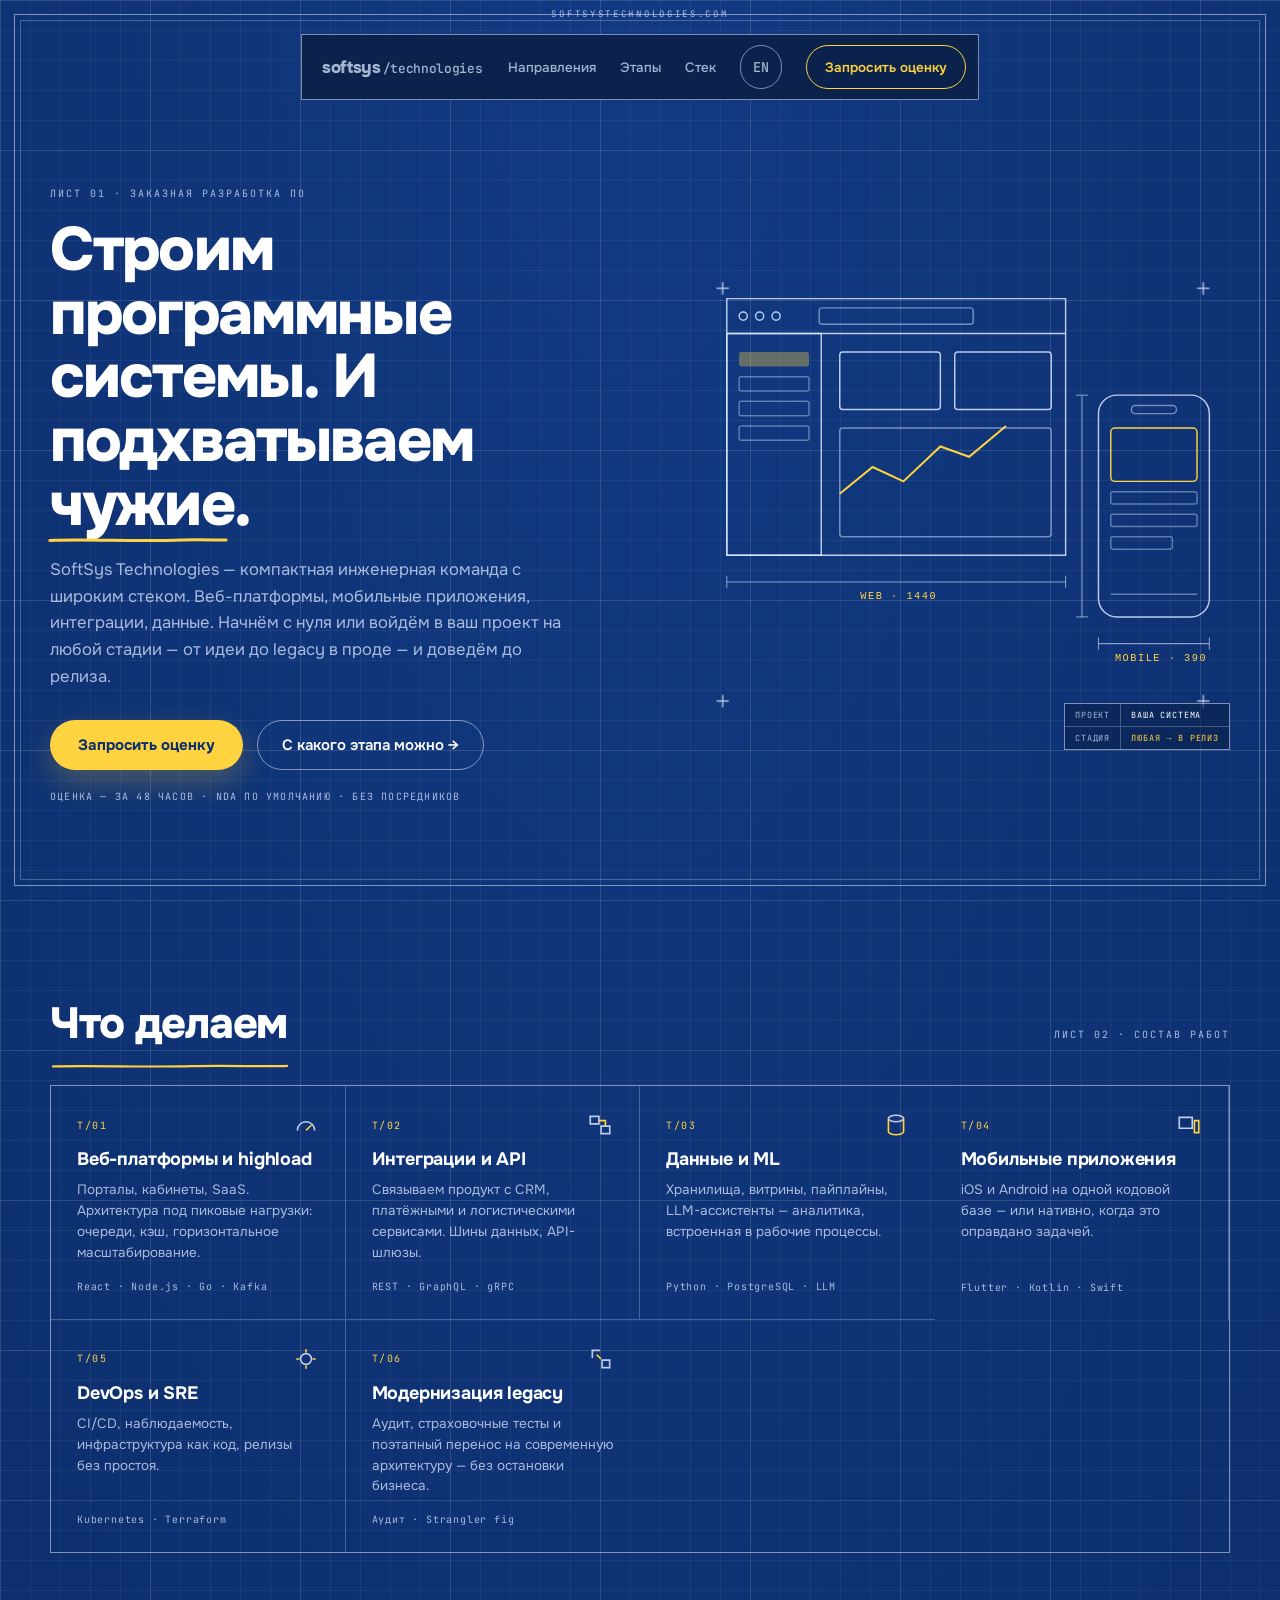
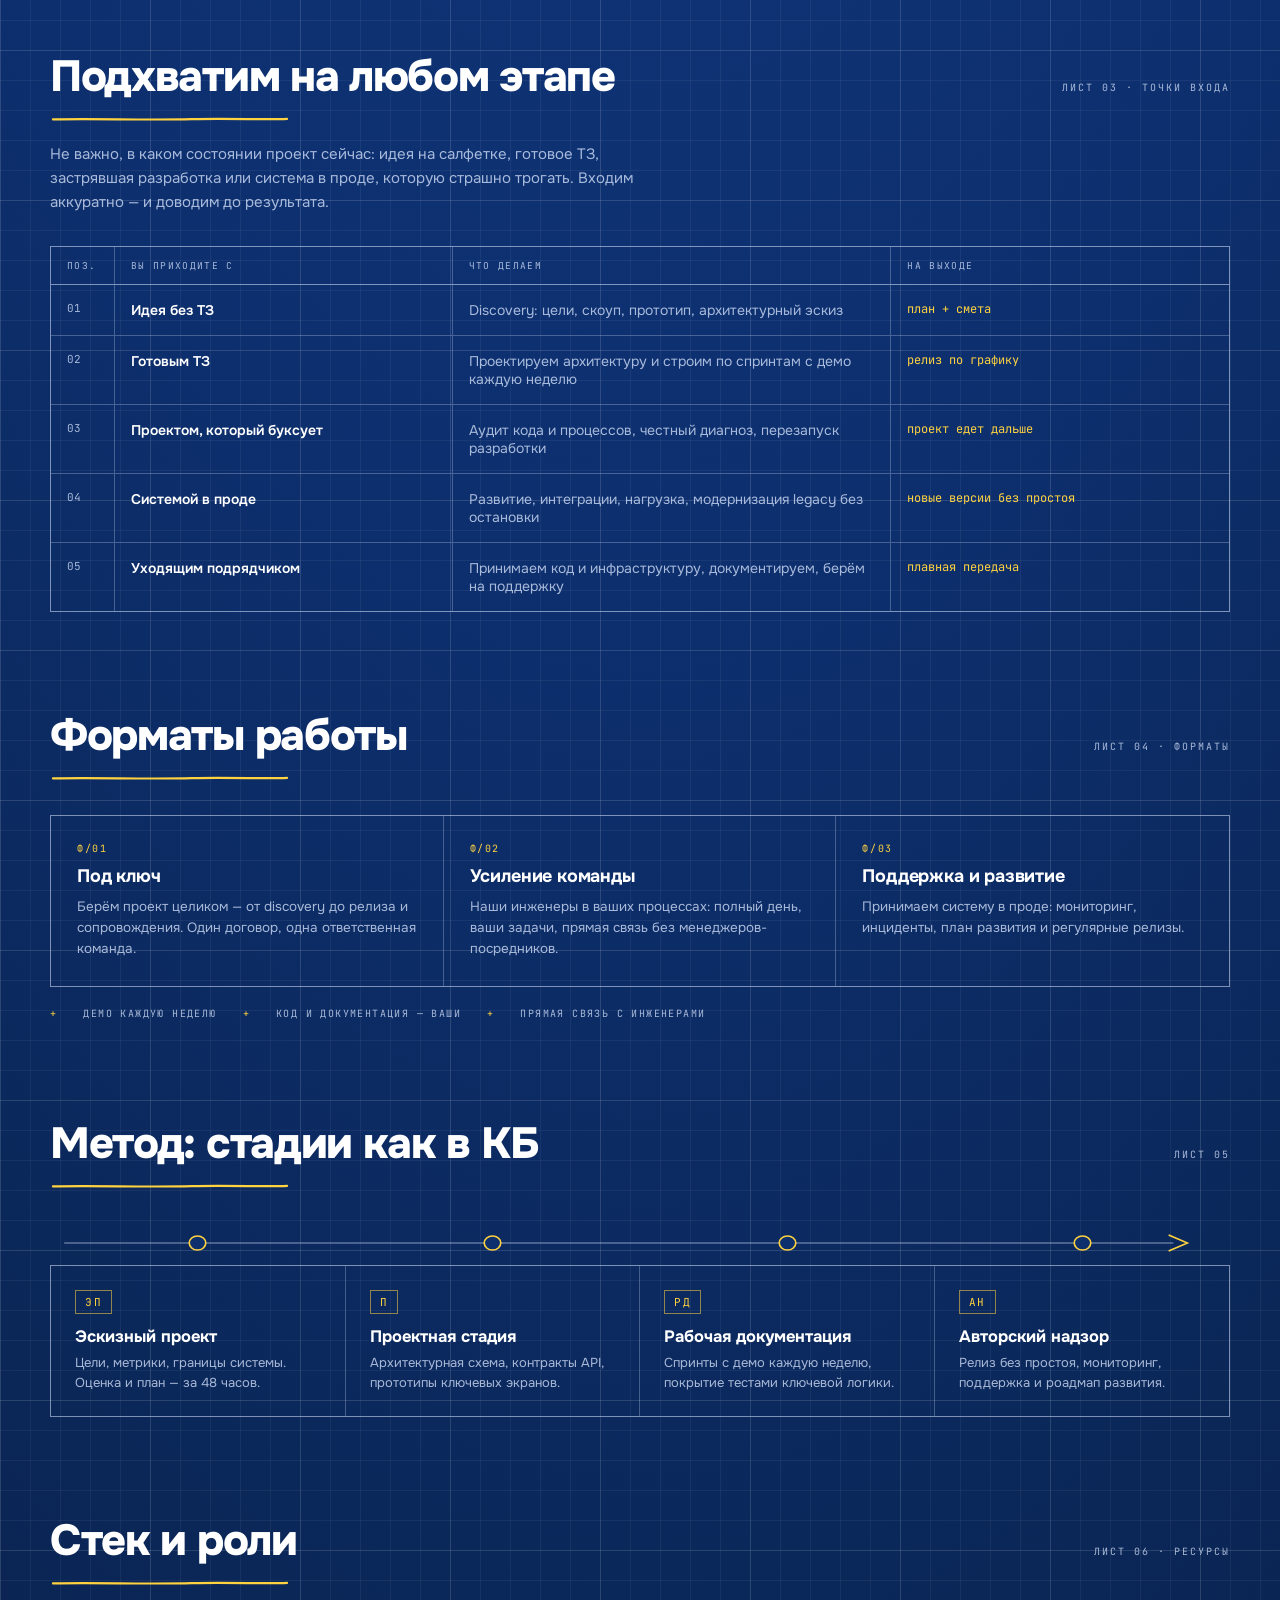
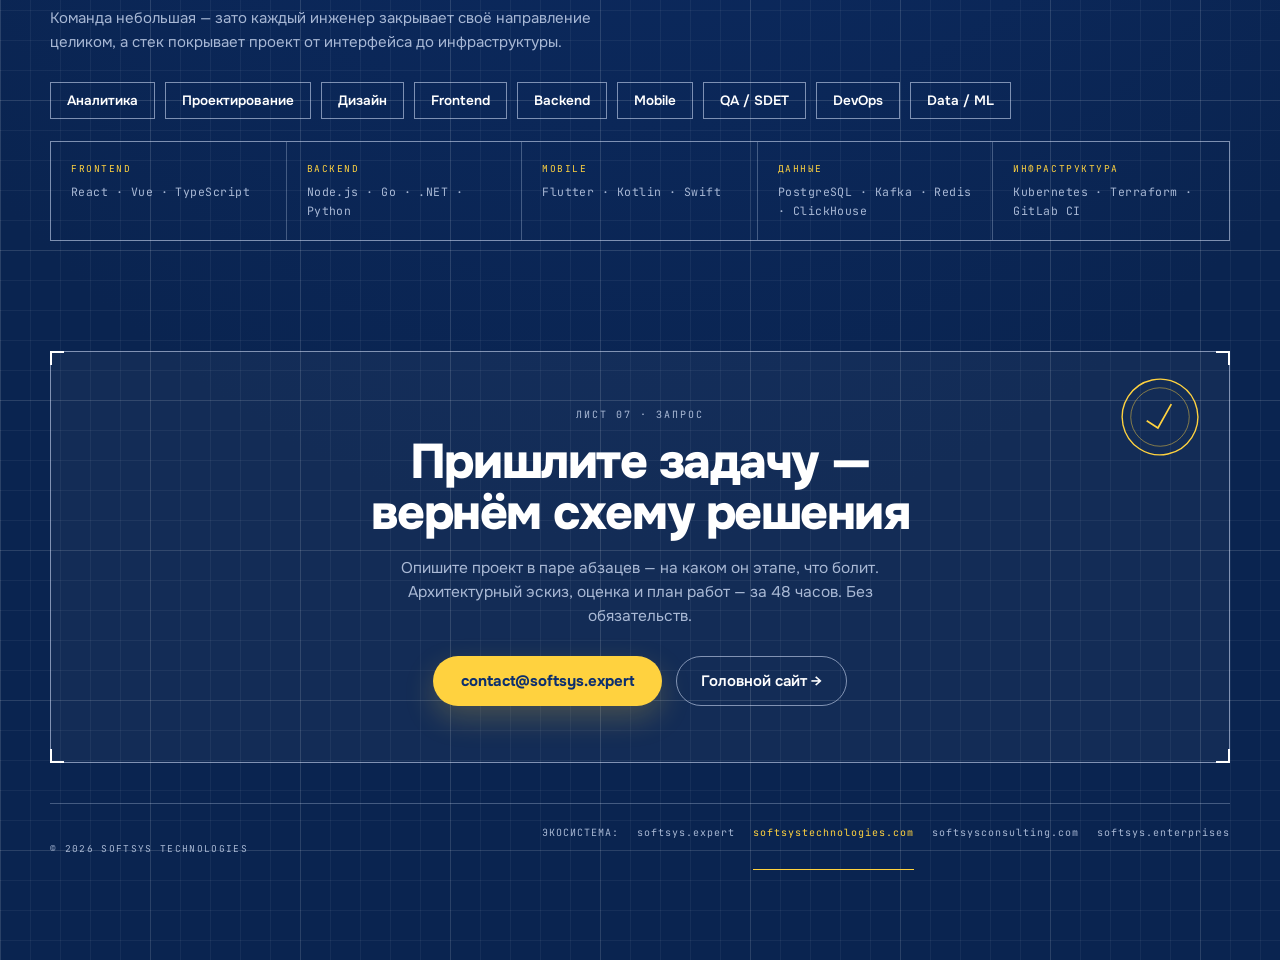
==== commit 4d28b005: "Publish shared SoftSys contact mailbox" ====
--- a/index.html
+++ b/index.html
@@ -27,11 +27,11 @@
 <meta name="twitter:title" content="Разработка программных систем — SoftSys Technologies">
 <meta name="twitter:description" content="Веб-платформы, мобильные приложения, интеграции, данные и DevOps. Создаём системы с нуля и развиваем существующие проекты на любой стадии.">
 <meta name="twitter:image" content="https://softsystechnologies.com/og-image.png">
-<script type="application/ld+json">{"@context":"https://schema.org","@graph":[{"@type":"Organization","@id":"https://softsystechnologies.com/#organization","name":"SoftSys Technologies","url":"https://softsystechnologies.com/","email":"hello@softsystechnologies.com"},{"@type":"WebSite","@id":"https://softsystechnologies.com/#website","name":"SoftSys Technologies","url":"https://softsystechnologies.com/","inLanguage":["ru","en"],"publisher":{"@id":"https://softsystechnologies.com/#organization"}},{"@type":"WebPage","@id":"https://softsystechnologies.com/","url":"https://softsystechnologies.com/","name":"Разработка программных систем — SoftSys Technologies","description":"Веб-платформы, мобильные приложения, интеграции, данные и DevOps. Создаём системы с нуля и развиваем существующие проекты на любой стадии.","inLanguage":"ru","isPartOf":{"@id":"https://softsystechnologies.com/#website"},"about":{"@id":"https://softsystechnologies.com/#organization"}}]}</script><!--seo:end-->
-  <script type="module" crossorigin src="/assets/index-C6gl6QK1.js"></script>
+<script type="application/ld+json">{"@context":"https://schema.org","@graph":[{"@type":"Organization","@id":"https://softsystechnologies.com/#organization","name":"SoftSys Technologies","url":"https://softsystechnologies.com/","email":"contact@softsys.expert"},{"@type":"WebSite","@id":"https://softsystechnologies.com/#website","name":"SoftSys Technologies","url":"https://softsystechnologies.com/","inLanguage":["ru","en"],"publisher":{"@id":"https://softsystechnologies.com/#organization"}},{"@type":"WebPage","@id":"https://softsystechnologies.com/","url":"https://softsystechnologies.com/","name":"Разработка программных систем — SoftSys Technologies","description":"Веб-платформы, мобильные приложения, интеграции, данные и DevOps. Создаём системы с нуля и развиваем существующие проекты на любой стадии.","inLanguage":"ru","isPartOf":{"@id":"https://softsystechnologies.com/#website"},"about":{"@id":"https://softsystechnologies.com/#organization"}}]}</script><!--seo:end-->
+  <script type="module" crossorigin src="/assets/index-PBofgq9Z.js"></script>
   <link rel="stylesheet" crossorigin href="/assets/index-D1662glP.css">
 </head>
 <body>
-<div id="app"><!--[--><a class="skip-link" href="#main">К содержанию</a><header class="site-header"><nav class="site-nav" aria-label="Основная навигация"><a class="brand" href="#top">softsys<span>/technologies</span></a><button class="menu-toggle" type="button" aria-label="Меню" aria-expanded="false" aria-controls="primary-menu"><span></span><span></span></button><div id="primary-menu" class="nav-links"><a href="#services">Направления</a><a href="#stages">Этапы</a><a href="#stack">Стек</a><a class="language-link" href="en/" hreflang="en">EN</a><a class="nav-cta" href="#contact">Запросить оценку</a></div></nav></header><main id="main"><div class="d1 d2 frame-decoration" aria-hidden="true"></div><div class="d3 frame-decoration" aria-hidden="true">SOFTSYSTECHNOLOGIES.COM</div><section data-draw-scope data-draw class="page-section hero d14" id="top"><div class="responsive-grid hero-grid d15"><div><div class="reveal d16">ЛИСТ 01 · ЗАКАЗНАЯ РАЗРАБОТКА ПО</div><h1 class="reveal d17">Строим программные системы. И подхватываем <span class="d18">чужие<svg viewBox="0 0 200 16" preserveAspectRatio="none" fill="none" aria-hidden="true" focusable="false" class="d19"><path d="M4 9.4 C 48 8.1, 100 10.6, 148 9 C 172 8.2, 190 9.5, 196 9" stroke="#FFD23F" stroke-width="3" stroke-linecap="round" stroke-dasharray="200" stroke-dashoffset="200" class="d20"></path></svg></span>.</h1><p class="reveal d21">SoftSys Technologies — компактная инженерная команда с широким стеком. Веб-платформы, мобильные приложения, интеграции, данные. Начнём с нуля или войдём в ваш проект на любой стадии — от идеи до legacy в проде — и доведём до релиза.</p><div class="actions reveal d22"><a href="#contact" class="d23 d24">Запросить оценку</a><a href="#stages" class="d25 d26">С какого этапа можно →</a></div><div class="reveal d27">ОЦЕНКА — ЗА 48 ЧАСОВ · NDA ПО УМОЛЧАНИЮ · БЕЗ ПОСРЕДНИКОВ</div></div><div class="reveal d28"><svg viewBox="0 0 520 430" fill="none" aria-hidden="true" focusable="false" class="d29"><g stroke="rgba(220,232,255,.85)" stroke-width="1.4"><rect x="30" y="24" width="330" height="250" stroke-dasharray="1200" stroke-dashoffset="1200" class="d30"></rect><line x1="30" y1="58" x2="360" y2="58" stroke-dasharray="330" stroke-dashoffset="330" class="d31"></line><circle cx="46" cy="41" r="4" stroke-dasharray="26" stroke-dashoffset="26" class="d32"></circle><circle cx="62" cy="41" r="4" stroke-dasharray="26" stroke-dashoffset="26" class="d33"></circle><circle cx="78" cy="41" r="4" stroke-dasharray="26" stroke-dashoffset="26" class="d34"></circle><rect x="120" y="33" width="150" height="16" rx="3" stroke="rgba(220,232,255,.5)" stroke-dasharray="340" stroke-dashoffset="340" class="d35"></rect><rect x="30" y="58" width="92" height="216" stroke-dasharray="620" stroke-dashoffset="620" class="d36"></rect><rect x="42" y="76" width="68" height="14" rx="2" fill="rgba(255,210,63,.35)" stroke="none"></rect><rect x="42" y="100" width="68" height="14" rx="2" stroke="rgba(220,232,255,.4)" stroke-dasharray="170" stroke-dashoffset="170" class="d37"></rect><rect x="42" y="124" width="68" height="14" rx="2" stroke="rgba(220,232,255,.4)" stroke-dasharray="170" stroke-dashoffset="170" class="d38"></rect><rect x="42" y="148" width="68" height="14" rx="2" stroke="rgba(220,232,255,.4)" stroke-dasharray="170" stroke-dashoffset="170" class="d39"></rect><rect x="140" y="76" width="98" height="56" rx="3" stroke-dasharray="310" stroke-dashoffset="310" class="d40"></rect><rect x="252" y="76" width="94" height="56" rx="3" stroke-dasharray="310" stroke-dashoffset="310" class="d41"></rect><path d="M140 214 l32 -26 l30 14 l36 -34 l28 10 l36 -30" stroke-width="2" stroke-dasharray="260" stroke-dashoffset="260" class="d42"></path><rect x="140" y="150" width="206" height="106" rx="3" stroke="rgba(220,232,255,.5)" stroke-dasharray="630" stroke-dashoffset="630" class="d43"></rect></g><g stroke="rgba(220,232,255,.85)" stroke-width="1.4"><rect x="392" y="118" width="108" height="216" rx="18" stroke-dasharray="700" stroke-dashoffset="700" class="d44"></rect><rect x="424" y="128" width="44" height="8" rx="4" stroke="rgba(220,232,255,.5)" stroke-dasharray="110" stroke-dashoffset="110" class="d45"></rect><rect x="404" y="150" width="84" height="52" rx="4" stroke-dasharray="280" stroke-dashoffset="280" class="d46"></rect><rect x="404" y="212" width="84" height="12" rx="2" stroke="rgba(220,232,255,.4)" stroke-dasharray="200" stroke-dashoffset="200" class="d47"></rect><rect x="404" y="234" width="84" height="12" rx="2" stroke="rgba(220,232,255,.4)" stroke-dasharray="200" stroke-dashoffset="200" class="d48"></rect><rect x="404" y="256" width="60" height="12" rx="2" stroke="rgba(220,232,255,.4)" stroke-dasharray="150" stroke-dashoffset="150" class="d49"></rect><line x1="404" y1="312" x2="488" y2="312" stroke="rgba(220,232,255,.4)" stroke-dasharray="84" stroke-dashoffset="84" class="d50"></line></g><g stroke="rgba(220,232,255,.6)" stroke-width="1"><line x1="30" y1="300" x2="360" y2="300" stroke-dasharray="330" stroke-dashoffset="330" class="d51"></line><line x1="30" y1="294" x2="30" y2="306"></line><line x1="360" y1="294" x2="360" y2="306"></line><line x1="392" y1="360" x2="500" y2="360" stroke-dasharray="108" stroke-dashoffset="108" class="d52"></line><line x1="392" y1="354" x2="392" y2="366"></line><line x1="500" y1="354" x2="500" y2="366"></line><line x1="376" y1="118" x2="376" y2="334" stroke-dasharray="216" stroke-dashoffset="216" class="d53"></line><line x1="370" y1="118" x2="382" y2="118"></line><line x1="370" y1="334" x2="382" y2="334"></line></g><g fill="#FFD23F" font-family="JetBrains Mono,monospace" font-size="10" letter-spacing="1.5"><text x="160" y="317" opacity="0" class="d54">WEB · 1440</text><text x="408" y="377" opacity="0" class="d55">MOBILE · 390</text></g><g stroke="rgba(220,232,255,.9)" stroke-width="1.2"><path d="M20 14 h12 M26 8 v12"></path><path d="M488 14 h12 M494 8 v12"></path><path d="M20 416 h12 M26 410 v12"></path><path d="M488 416 h12 M494 410 v12"></path></g></svg><div class="responsive-grid d56"><span class="d57">ПРОЕКТ</span><span class="d58">ВАША СИСТЕМА</span><span class="d59">СТАДИЯ</span><span class="d60">ЛЮБАЯ → В РЕЛИЗ</span></div></div></div></section><section data-draw-scope data-draw id="services" class="page-section d61"><div class="d62"><div class="d63"><div><h2 class="d64">Что делаем</h2><svg viewBox="0 0 240 12" fill="none" aria-hidden="true" focusable="false" class="d65"><path d="M3 7.4 C 45 6.3, 95 8.4, 142 7.1 C 182 6.1, 216 8, 237 6.9" stroke="#FFD23F" stroke-width="2.2" stroke-linecap="round" stroke-dasharray="240" stroke-dashoffset="240" class="d66"></path></svg></div><span class="d67">ЛИСТ 02 · СОСТАВ РАБОТ</span></div><div class="responsive-grid d68"><div class="reveal d69 d70"><div class="d71"><span class="d72">Т/01</span><svg viewBox="0 0 24 24" fill="none" stroke="rgba(220,232,255,.85)" stroke-width="1.5" aria-hidden="true" focusable="false" class="d73"><path d="M4 17a8 8 0 0 1 16 0" stroke-dasharray="100" stroke-dashoffset="100" class="d74"></path><path d="M12 17l5-5" stroke-dasharray="30" stroke-dashoffset="30" class="d75"></path></svg></div><h3 class="d76">Веб-платформы и highload</h3><p class="d77">Порталы, кабинеты, SaaS. Архитектура под пиковые нагрузки: очереди, кэш, горизонтальное масштабирование.</p><span class="d78">React · Node.js · Go · Kafka</span></div><div class="reveal d79 d80"><div class="d81"><span class="d82">Т/02</span><svg viewBox="0 0 24 24" fill="none" stroke="rgba(220,232,255,.85)" stroke-width="1.5" aria-hidden="true" focusable="false" class="d83"><path d="M3 4h8v7H3z" stroke-dasharray="60" stroke-dashoffset="60" class="d84"></path><path d="M13 13h8v7h-8z" stroke-dasharray="60" stroke-dashoffset="60" class="d85"></path><path d="M11 8h6v5" stroke-dasharray="30" stroke-dashoffset="30" class="d86"></path></svg></div><h3 class="d87">Интеграции и API</h3><p class="d88">Связываем продукт с CRM, платёжными и логистическими сервисами. Шины данных, API-шлюзы.</p><span class="d89">REST · GraphQL · gRPC</span></div><div class="reveal d90 d91"><div class="d92"><span class="d93">Т/03</span><svg viewBox="0 0 24 24" fill="none" stroke="rgba(220,232,255,.85)" stroke-width="1.5" aria-hidden="true" focusable="false" class="d94"><path d="M5 6c0-1.7 3.1-3 7-3s7 1.3 7 3-3.1 3-7 3-7-1.3-7-3z" stroke-dasharray="60" stroke-dashoffset="60" class="d95"></path><path d="M5 6v12c0 1.7 3.1 3 7 3s7-1.3 7-3V6" stroke-dasharray="70" stroke-dashoffset="70" class="d96"></path></svg></div><h3 class="d97">Данные и ML</h3><p class="d98">Хранилища, витрины, пайплайны, LLM-ассистенты — аналитика, встроенная в рабочие процессы.</p><span class="d99">Python · PostgreSQL · LLM</span></div><div class="reveal d100 d101"><div class="d102"><span class="d103">Т/04</span><svg viewBox="0 0 24 24" fill="none" stroke="rgba(220,232,255,.85)" stroke-width="1.5" aria-hidden="true" focusable="false" class="d104"><path d="M3 5h12v10H3z" stroke-dasharray="80" stroke-dashoffset="80" class="d105"></path><path d="M17 8h4v11h-4z" stroke-dasharray="60" stroke-dashoffset="60" class="d106"></path></svg></div><h3 class="d107">Мобильные приложения</h3><p class="d108">iOS и Android на одной кодовой базе — или нативно, когда это оправдано задачей.</p><span class="d109">Flutter · Kotlin · Swift</span></div><div class="reveal d110 d111"><div class="d112"><span class="d113">Т/05</span><svg viewBox="0 0 24 24" fill="none" stroke="rgba(220,232,255,.85)" stroke-width="1.5" aria-hidden="true" focusable="false" class="d114"><circle cx="12" cy="12" r="5" stroke-dasharray="35" stroke-dashoffset="35" class="d115"></circle><path d="M12 3v3M12 18v3M3 12h3M18 12h3" stroke-dasharray="40" stroke-dashoffset="40" class="d116"></path></svg></div><h3 class="d117">DevOps и SRE</h3><p class="d118">CI/CD, наблюдаемость, инфраструктура как код, релизы без простоя.</p><span class="d119">Kubernetes · Terraform</span></div><div class="reveal d120 d121"><div class="d122"><span class="d123">Т/06</span><svg viewBox="0 0 24 24" fill="none" stroke="rgba(220,232,255,.85)" stroke-width="1.5" aria-hidden="true" focusable="false" class="d124"><path d="M4 11V4h7" stroke-dasharray="30" stroke-dashoffset="30" class="d125"></path><path d="M13 13h7v7h-7z" stroke-dasharray="60" stroke-dashoffset="60" class="d126"></path><path d="M8 8l4 4" stroke-dasharray="12" stroke-dashoffset="12" class="d127"></path></svg></div><h3 class="d128">Модернизация legacy</h3><p class="d129">Аудит, страховочные тесты и поэтапный перенос на современную архитектуру — без остановки бизнеса.</p><span class="d130">Аудит · Strangler fig</span></div></div></div></section><section data-draw-scope data-draw id="stages" class="page-section d131"><div class="d132"><div class="d133"><div><h2 class="d134">Подхватим на любом этапе</h2><svg viewBox="0 0 240 12" fill="none" aria-hidden="true" focusable="false" class="d135"><path d="M3 7.4 C 45 6.3, 95 8.4, 142 7.1 C 182 6.1, 216 8, 237 6.9" stroke="#FFD23F" stroke-width="2.2" stroke-linecap="round" stroke-dasharray="240" stroke-dashoffset="240" class="d136"></path></svg></div><span class="d137">ЛИСТ 03 · ТОЧКИ ВХОДА</span></div><p class="d138">Не важно, в каком состоянии проект сейчас: идея на салфетке, готовое ТЗ, застрявшая разработка или система в проде, которую страшно трогать. Входим аккуратно — и доводим до результата.</p><div class="d139"><div class="responsive-grid stage-head d140"><span class="d141">ПОЗ.</span><span class="d142">ВЫ ПРИХОДИТЕ С</span><span class="d143">ЧТО ДЕЛАЕМ</span><span class="d144">НА ВЫХОДЕ</span></div><div class="responsive-grid stage-row reveal d145 d146"><span class="d147">01</span><span data-label="ВЫ ПРИХОДИТЕ С" class="d148">Идея без ТЗ</span><span data-label="ЧТО ДЕЛАЕМ" class="d149">Discovery: цели, скоуп, прототип, архитектурный эскиз</span><span data-label="НА ВЫХОДЕ" class="d150">план + смета</span></div><div class="responsive-grid stage-row reveal d151 d152"><span class="d153">02</span><span data-label="ВЫ ПРИХОДИТЕ С" class="d154">Готовым ТЗ</span><span data-label="ЧТО ДЕЛАЕМ" class="d155">Проектируем архитектуру и строим по спринтам с демо каждую неделю</span><span data-label="НА ВЫХОДЕ" class="d156">релиз по графику</span></div><div class="responsive-grid stage-row reveal d157 d158"><span class="d159">03</span><span data-label="ВЫ ПРИХОДИТЕ С" class="d160">Проектом, который буксует</span><span data-label="ЧТО ДЕЛАЕМ" class="d161">Аудит кода и процессов, честный диагноз, перезапуск разработки</span><span data-label="НА ВЫХОДЕ" class="d162">проект едет дальше</span></div><div class="responsive-grid stage-row reveal d163 d164"><span class="d165">04</span><span data-label="ВЫ ПРИХОДИТЕ С" class="d166">Системой в проде</span><span data-label="ЧТО ДЕЛАЕМ" class="d167">Развитие, интеграции, нагрузка, модернизация legacy без остановки</span><span data-label="НА ВЫХОДЕ" class="d168">новые версии без простоя</span></div><div class="responsive-grid stage-row reveal d169 d170"><span class="d171">05</span><span data-label="ВЫ ПРИХОДИТЕ С" class="d172">Уходящим подрядчиком</span><span data-label="ЧТО ДЕЛАЕМ" class="d173">Принимаем код и инфраструктуру, документируем, берём на поддержку</span><span data-label="НА ВЫХОДЕ" class="d174">плавная передача</span></div></div></div></section><section data-draw-scope data-draw id="formats" class="page-section d175"><div class="d176"><div class="d177"><div><h2 class="d178">Форматы работы</h2><svg viewBox="0 0 240 12" fill="none" aria-hidden="true" focusable="false" class="d179"><path d="M3 7.4 C 45 6.3, 95 8.4, 142 7.1 C 182 6.1, 216 8, 237 6.9" stroke="#FFD23F" stroke-width="2.2" stroke-linecap="round" stroke-dasharray="240" stroke-dashoffset="240" class="d180"></path></svg></div><span class="d181">ЛИСТ 04 · ФОРМАТЫ</span></div><div class="responsive-grid d182"><div class="reveal d183 d184"><span class="d185">Ф/01</span><h3 class="d186">Под ключ</h3><p class="d187">Берём проект целиком — от discovery до релиза и сопровождения. Один договор, одна ответственная команда.</p></div><div class="reveal d188 d189"><span class="d190">Ф/02</span><h3 class="d191">Усиление команды</h3><p class="d192">Наши инженеры в ваших процессах: полный день, ваши задачи, прямая связь без менеджеров-посредников.</p></div><div class="reveal d193 d194"><span class="d195">Ф/03</span><h3 class="d196">Поддержка и развитие</h3><p class="d197">Принимаем систему в проде: мониторинг, инциденты, план развития и регулярные релизы.</p></div></div><div class="reveal d198"><span class="d199">+</span><span>ДЕМО КАЖДУЮ НЕДЕЛЮ</span><span class="d200">+</span><span>КОД И ДОКУМЕНТАЦИЯ — ВАШИ</span><span class="d201">+</span><span>ПРЯМАЯ СВЯЗЬ С ИНЖЕНЕРАМИ</span></div></div></section><section data-draw-scope data-draw id="method" class="page-section d202"><div class="d203"><div class="d204"><div><h2 class="d205">Метод: стадии как в КБ</h2><svg viewBox="0 0 240 12" fill="none" aria-hidden="true" focusable="false" class="d206"><path d="M3 7.4 C 45 6.3, 95 8.4, 142 7.1 C 182 6.1, 216 8, 237 6.9" stroke="#FFD23F" stroke-width="2.2" stroke-linecap="round" stroke-dasharray="240" stroke-dashoffset="240" class="d207"></path></svg></div><span class="d208">ЛИСТ 05</span></div><svg viewBox="0 0 1000 44" preserveAspectRatio="none" fill="none" aria-hidden="true" focusable="false" class="d209"><path d="M12 22 H952" stroke="rgba(220,232,255,.6)" stroke-width="1.2" stroke-dasharray="940" stroke-dashoffset="940" class="d210"></path><path d="M948 14 l16 8 -16 8" stroke="#FFD23F" stroke-width="1.4" stroke-dasharray="40" stroke-dashoffset="40" class="d211"></path><circle cx="125" cy="22" r="7" stroke="#FFD23F" stroke-width="1.4" fill="#0D2F6E" stroke-dasharray="44" stroke-dashoffset="44" class="d212"></circle><circle cx="375" cy="22" r="7" stroke="#FFD23F" stroke-width="1.4" fill="#0D2F6E" stroke-dasharray="44" stroke-dashoffset="44" class="d213"></circle><circle cx="625" cy="22" r="7" stroke="#FFD23F" stroke-width="1.4" fill="#0D2F6E" stroke-dasharray="44" stroke-dashoffset="44" class="d214"></circle><circle cx="875" cy="22" r="7" stroke="#FFD23F" stroke-width="1.4" fill="#0D2F6E" stroke-dasharray="44" stroke-dashoffset="44" class="d215"></circle></svg><div class="responsive-grid d216"><div class="reveal d217"><div class="d218">ЭП</div><b class="d219">Эскизный проект</b><p class="d220">Цели, метрики, границы системы. Оценка и план — за 48 часов.</p></div><div class="reveal d221"><div class="d222">П</div><b class="d223">Проектная стадия</b><p class="d224">Архитектурная схема, контракты API, прототипы ключевых экранов.</p></div><div class="reveal d225"><div class="d226">РД</div><b class="d227">Рабочая документация</b><p class="d228">Спринты с демо каждую неделю, покрытие тестами ключевой логики.</p></div><div class="reveal d229"><div class="d230">АН</div><b class="d231">Авторский надзор</b><p class="d232">Релиз без простоя, мониторинг, поддержка и роадмап развития.</p></div></div></div></section><section data-draw-scope data-draw id="stack" class="page-section d233"><div class="d234"><div class="d235"><div><h2 class="d236">Стек и роли</h2><svg viewBox="0 0 240 12" fill="none" aria-hidden="true" focusable="false" class="d237"><path d="M3 7.4 C 45 6.3, 95 8.4, 142 7.1 C 182 6.1, 216 8, 237 6.9" stroke="#FFD23F" stroke-width="2.2" stroke-linecap="round" stroke-dasharray="240" stroke-dashoffset="240" class="d238"></path></svg></div><span class="d239">ЛИСТ 06 · РЕСУРСЫ</span></div><p class="d240">Команда небольшая — зато каждый инженер закрывает своё направление целиком, а стек покрывает проект от интерфейса до инфраструктуры.</p><div class="reveal d241"><span class="d242">Аналитика</span><span class="d243">Проектирование</span><span class="d244">Дизайн</span><span class="d245">Frontend</span><span class="d246">Backend</span><span class="d247">Mobile</span><span class="d248">QA / SDET</span><span class="d249">DevOps</span><span class="d250">Data / ML</span></div><div class="responsive-grid d251"><div class="reveal d252"><div class="d253">FRONTEND</div><div class="d254">React · Vue · TypeScript</div></div><div class="reveal d255"><div class="d256">BACKEND</div><div class="d257">Node.js · Go · .NET · Python</div></div><div class="reveal d258"><div class="d259">MOBILE</div><div class="d260">Flutter · Kotlin · Swift</div></div><div class="reveal d261"><div class="d262">ДАННЫЕ</div><div class="d263">PostgreSQL · Kafka · Redis · ClickHouse</div></div><div class="reveal d264"><div class="d265">ИНФРАСТРУКТУРА</div><div class="d266">Kubernetes · Terraform · GitLab CI</div></div></div></div></section><section data-draw-scope data-draw id="contact" class="page-section d267"><div class="d268"><div class="d269"></div><div class="d270"></div><div class="d271"></div><div class="d272"></div><svg viewBox="0 0 100 100" fill="none" aria-hidden="true" focusable="false" class="d273"><circle cx="50" cy="50" r="44" stroke="#FFD23F" stroke-width="1.6" stroke-dasharray="277" stroke-dashoffset="277" class="d274"></circle><circle cx="50" cy="50" r="34" stroke="rgba(255,210,63,.5)" stroke-width="1" stroke-dasharray="214" stroke-dashoffset="214" class="d275"></circle><path d="M34 51 l11 11 l21 -24" stroke="#FFD23F" stroke-width="2" stroke-dasharray="50" stroke-dashoffset="50" class="d276"></path></svg><div class="d277">ЛИСТ 07 · ЗАПРОС</div><h2 class="d278">Пришлите задачу — вернём схему решения</h2><p class="d279">Опишите проект в паре абзацев — на каком он этапе, что болит. Архитектурный эскиз, оценка и план работ — за 48 часов. Без обязательств.</p><div class="actions d280"><a href="mailto:hello@softsystechnologies.com" class="d281 d282">hello@softsystechnologies.com</a><a href="https://softsys.expert" class="d283 d284">Головной сайт →</a></div></div><div class="d285"><div class="d286">© 2026 SOFTSYS TECHNOLOGIES</div><div class="actions d287"><span class="d288">ЭКОСИСТЕМА:</span><a href="https://softsys.expert">softsys.expert</a><span class="d289">softsystechnologies.com</span><a href="https://softsysconsulting.com">softsysconsulting.com</a><a href="https://softsys.enterprises">softsys.enterprises</a></div></div></section></main><!--]--></div>
+<div id="app"><!--[--><a class="skip-link" href="#main">К содержанию</a><header class="site-header"><nav class="site-nav" aria-label="Основная навигация"><a class="brand" href="#top">softsys<span>/technologies</span></a><button class="menu-toggle" type="button" aria-label="Меню" aria-expanded="false" aria-controls="primary-menu"><span></span><span></span></button><div id="primary-menu" class="nav-links"><a href="#services">Направления</a><a href="#stages">Этапы</a><a href="#stack">Стек</a><a class="language-link" href="en/" hreflang="en">EN</a><a class="nav-cta" href="#contact">Запросить оценку</a></div></nav></header><main id="main"><div class="d1 d2 frame-decoration" aria-hidden="true"></div><div class="d3 frame-decoration" aria-hidden="true">SOFTSYSTECHNOLOGIES.COM</div><section data-draw-scope data-draw class="page-section hero d14" id="top"><div class="responsive-grid hero-grid d15"><div><div class="reveal d16">ЛИСТ 01 · ЗАКАЗНАЯ РАЗРАБОТКА ПО</div><h1 class="reveal d17">Строим программные системы. И подхватываем <span class="d18">чужие<svg viewBox="0 0 200 16" preserveAspectRatio="none" fill="none" aria-hidden="true" focusable="false" class="d19"><path d="M4 9.4 C 48 8.1, 100 10.6, 148 9 C 172 8.2, 190 9.5, 196 9" stroke="#FFD23F" stroke-width="3" stroke-linecap="round" stroke-dasharray="200" stroke-dashoffset="200" class="d20"></path></svg></span>.</h1><p class="reveal d21">SoftSys Technologies — компактная инженерная команда с широким стеком. Веб-платформы, мобильные приложения, интеграции, данные. Начнём с нуля или войдём в ваш проект на любой стадии — от идеи до legacy в проде — и доведём до релиза.</p><div class="actions reveal d22"><a href="#contact" class="d23 d24">Запросить оценку</a><a href="#stages" class="d25 d26">С какого этапа можно →</a></div><div class="reveal d27">ОЦЕНКА — ЗА 48 ЧАСОВ · NDA ПО УМОЛЧАНИЮ · БЕЗ ПОСРЕДНИКОВ</div></div><div class="reveal d28"><svg viewBox="0 0 520 430" fill="none" aria-hidden="true" focusable="false" class="d29"><g stroke="rgba(220,232,255,.85)" stroke-width="1.4"><rect x="30" y="24" width="330" height="250" stroke-dasharray="1200" stroke-dashoffset="1200" class="d30"></rect><line x1="30" y1="58" x2="360" y2="58" stroke-dasharray="330" stroke-dashoffset="330" class="d31"></line><circle cx="46" cy="41" r="4" stroke-dasharray="26" stroke-dashoffset="26" class="d32"></circle><circle cx="62" cy="41" r="4" stroke-dasharray="26" stroke-dashoffset="26" class="d33"></circle><circle cx="78" cy="41" r="4" stroke-dasharray="26" stroke-dashoffset="26" class="d34"></circle><rect x="120" y="33" width="150" height="16" rx="3" stroke="rgba(220,232,255,.5)" stroke-dasharray="340" stroke-dashoffset="340" class="d35"></rect><rect x="30" y="58" width="92" height="216" stroke-dasharray="620" stroke-dashoffset="620" class="d36"></rect><rect x="42" y="76" width="68" height="14" rx="2" fill="rgba(255,210,63,.35)" stroke="none"></rect><rect x="42" y="100" width="68" height="14" rx="2" stroke="rgba(220,232,255,.4)" stroke-dasharray="170" stroke-dashoffset="170" class="d37"></rect><rect x="42" y="124" width="68" height="14" rx="2" stroke="rgba(220,232,255,.4)" stroke-dasharray="170" stroke-dashoffset="170" class="d38"></rect><rect x="42" y="148" width="68" height="14" rx="2" stroke="rgba(220,232,255,.4)" stroke-dasharray="170" stroke-dashoffset="170" class="d39"></rect><rect x="140" y="76" width="98" height="56" rx="3" stroke-dasharray="310" stroke-dashoffset="310" class="d40"></rect><rect x="252" y="76" width="94" height="56" rx="3" stroke-dasharray="310" stroke-dashoffset="310" class="d41"></rect><path d="M140 214 l32 -26 l30 14 l36 -34 l28 10 l36 -30" stroke-width="2" stroke-dasharray="260" stroke-dashoffset="260" class="d42"></path><rect x="140" y="150" width="206" height="106" rx="3" stroke="rgba(220,232,255,.5)" stroke-dasharray="630" stroke-dashoffset="630" class="d43"></rect></g><g stroke="rgba(220,232,255,.85)" stroke-width="1.4"><rect x="392" y="118" width="108" height="216" rx="18" stroke-dasharray="700" stroke-dashoffset="700" class="d44"></rect><rect x="424" y="128" width="44" height="8" rx="4" stroke="rgba(220,232,255,.5)" stroke-dasharray="110" stroke-dashoffset="110" class="d45"></rect><rect x="404" y="150" width="84" height="52" rx="4" stroke-dasharray="280" stroke-dashoffset="280" class="d46"></rect><rect x="404" y="212" width="84" height="12" rx="2" stroke="rgba(220,232,255,.4)" stroke-dasharray="200" stroke-dashoffset="200" class="d47"></rect><rect x="404" y="234" width="84" height="12" rx="2" stroke="rgba(220,232,255,.4)" stroke-dasharray="200" stroke-dashoffset="200" class="d48"></rect><rect x="404" y="256" width="60" height="12" rx="2" stroke="rgba(220,232,255,.4)" stroke-dasharray="150" stroke-dashoffset="150" class="d49"></rect><line x1="404" y1="312" x2="488" y2="312" stroke="rgba(220,232,255,.4)" stroke-dasharray="84" stroke-dashoffset="84" class="d50"></line></g><g stroke="rgba(220,232,255,.6)" stroke-width="1"><line x1="30" y1="300" x2="360" y2="300" stroke-dasharray="330" stroke-dashoffset="330" class="d51"></line><line x1="30" y1="294" x2="30" y2="306"></line><line x1="360" y1="294" x2="360" y2="306"></line><line x1="392" y1="360" x2="500" y2="360" stroke-dasharray="108" stroke-dashoffset="108" class="d52"></line><line x1="392" y1="354" x2="392" y2="366"></line><line x1="500" y1="354" x2="500" y2="366"></line><line x1="376" y1="118" x2="376" y2="334" stroke-dasharray="216" stroke-dashoffset="216" class="d53"></line><line x1="370" y1="118" x2="382" y2="118"></line><line x1="370" y1="334" x2="382" y2="334"></line></g><g fill="#FFD23F" font-family="JetBrains Mono,monospace" font-size="10" letter-spacing="1.5"><text x="160" y="317" opacity="0" class="d54">WEB · 1440</text><text x="408" y="377" opacity="0" class="d55">MOBILE · 390</text></g><g stroke="rgba(220,232,255,.9)" stroke-width="1.2"><path d="M20 14 h12 M26 8 v12"></path><path d="M488 14 h12 M494 8 v12"></path><path d="M20 416 h12 M26 410 v12"></path><path d="M488 416 h12 M494 410 v12"></path></g></svg><div class="responsive-grid d56"><span class="d57">ПРОЕКТ</span><span class="d58">ВАША СИСТЕМА</span><span class="d59">СТАДИЯ</span><span class="d60">ЛЮБАЯ → В РЕЛИЗ</span></div></div></div></section><section data-draw-scope data-draw id="services" class="page-section d61"><div class="d62"><div class="d63"><div><h2 class="d64">Что делаем</h2><svg viewBox="0 0 240 12" fill="none" aria-hidden="true" focusable="false" class="d65"><path d="M3 7.4 C 45 6.3, 95 8.4, 142 7.1 C 182 6.1, 216 8, 237 6.9" stroke="#FFD23F" stroke-width="2.2" stroke-linecap="round" stroke-dasharray="240" stroke-dashoffset="240" class="d66"></path></svg></div><span class="d67">ЛИСТ 02 · СОСТАВ РАБОТ</span></div><div class="responsive-grid d68"><div class="reveal d69 d70"><div class="d71"><span class="d72">Т/01</span><svg viewBox="0 0 24 24" fill="none" stroke="rgba(220,232,255,.85)" stroke-width="1.5" aria-hidden="true" focusable="false" class="d73"><path d="M4 17a8 8 0 0 1 16 0" stroke-dasharray="100" stroke-dashoffset="100" class="d74"></path><path d="M12 17l5-5" stroke-dasharray="30" stroke-dashoffset="30" class="d75"></path></svg></div><h3 class="d76">Веб-платформы и highload</h3><p class="d77">Порталы, кабинеты, SaaS. Архитектура под пиковые нагрузки: очереди, кэш, горизонтальное масштабирование.</p><span class="d78">React · Node.js · Go · Kafka</span></div><div class="reveal d79 d80"><div class="d81"><span class="d82">Т/02</span><svg viewBox="0 0 24 24" fill="none" stroke="rgba(220,232,255,.85)" stroke-width="1.5" aria-hidden="true" focusable="false" class="d83"><path d="M3 4h8v7H3z" stroke-dasharray="60" stroke-dashoffset="60" class="d84"></path><path d="M13 13h8v7h-8z" stroke-dasharray="60" stroke-dashoffset="60" class="d85"></path><path d="M11 8h6v5" stroke-dasharray="30" stroke-dashoffset="30" class="d86"></path></svg></div><h3 class="d87">Интеграции и API</h3><p class="d88">Связываем продукт с CRM, платёжными и логистическими сервисами. Шины данных, API-шлюзы.</p><span class="d89">REST · GraphQL · gRPC</span></div><div class="reveal d90 d91"><div class="d92"><span class="d93">Т/03</span><svg viewBox="0 0 24 24" fill="none" stroke="rgba(220,232,255,.85)" stroke-width="1.5" aria-hidden="true" focusable="false" class="d94"><path d="M5 6c0-1.7 3.1-3 7-3s7 1.3 7 3-3.1 3-7 3-7-1.3-7-3z" stroke-dasharray="60" stroke-dashoffset="60" class="d95"></path><path d="M5 6v12c0 1.7 3.1 3 7 3s7-1.3 7-3V6" stroke-dasharray="70" stroke-dashoffset="70" class="d96"></path></svg></div><h3 class="d97">Данные и ML</h3><p class="d98">Хранилища, витрины, пайплайны, LLM-ассистенты — аналитика, встроенная в рабочие процессы.</p><span class="d99">Python · PostgreSQL · LLM</span></div><div class="reveal d100 d101"><div class="d102"><span class="d103">Т/04</span><svg viewBox="0 0 24 24" fill="none" stroke="rgba(220,232,255,.85)" stroke-width="1.5" aria-hidden="true" focusable="false" class="d104"><path d="M3 5h12v10H3z" stroke-dasharray="80" stroke-dashoffset="80" class="d105"></path><path d="M17 8h4v11h-4z" stroke-dasharray="60" stroke-dashoffset="60" class="d106"></path></svg></div><h3 class="d107">Мобильные приложения</h3><p class="d108">iOS и Android на одной кодовой базе — или нативно, когда это оправдано задачей.</p><span class="d109">Flutter · Kotlin · Swift</span></div><div class="reveal d110 d111"><div class="d112"><span class="d113">Т/05</span><svg viewBox="0 0 24 24" fill="none" stroke="rgba(220,232,255,.85)" stroke-width="1.5" aria-hidden="true" focusable="false" class="d114"><circle cx="12" cy="12" r="5" stroke-dasharray="35" stroke-dashoffset="35" class="d115"></circle><path d="M12 3v3M12 18v3M3 12h3M18 12h3" stroke-dasharray="40" stroke-dashoffset="40" class="d116"></path></svg></div><h3 class="d117">DevOps и SRE</h3><p class="d118">CI/CD, наблюдаемость, инфраструктура как код, релизы без простоя.</p><span class="d119">Kubernetes · Terraform</span></div><div class="reveal d120 d121"><div class="d122"><span class="d123">Т/06</span><svg viewBox="0 0 24 24" fill="none" stroke="rgba(220,232,255,.85)" stroke-width="1.5" aria-hidden="true" focusable="false" class="d124"><path d="M4 11V4h7" stroke-dasharray="30" stroke-dashoffset="30" class="d125"></path><path d="M13 13h7v7h-7z" stroke-dasharray="60" stroke-dashoffset="60" class="d126"></path><path d="M8 8l4 4" stroke-dasharray="12" stroke-dashoffset="12" class="d127"></path></svg></div><h3 class="d128">Модернизация legacy</h3><p class="d129">Аудит, страховочные тесты и поэтапный перенос на современную архитектуру — без остановки бизнеса.</p><span class="d130">Аудит · Strangler fig</span></div></div></div></section><section data-draw-scope data-draw id="stages" class="page-section d131"><div class="d132"><div class="d133"><div><h2 class="d134">Подхватим на любом этапе</h2><svg viewBox="0 0 240 12" fill="none" aria-hidden="true" focusable="false" class="d135"><path d="M3 7.4 C 45 6.3, 95 8.4, 142 7.1 C 182 6.1, 216 8, 237 6.9" stroke="#FFD23F" stroke-width="2.2" stroke-linecap="round" stroke-dasharray="240" stroke-dashoffset="240" class="d136"></path></svg></div><span class="d137">ЛИСТ 03 · ТОЧКИ ВХОДА</span></div><p class="d138">Не важно, в каком состоянии проект сейчас: идея на салфетке, готовое ТЗ, застрявшая разработка или система в проде, которую страшно трогать. Входим аккуратно — и доводим до результата.</p><div class="d139"><div class="responsive-grid stage-head d140"><span class="d141">ПОЗ.</span><span class="d142">ВЫ ПРИХОДИТЕ С</span><span class="d143">ЧТО ДЕЛАЕМ</span><span class="d144">НА ВЫХОДЕ</span></div><div class="responsive-grid stage-row reveal d145 d146"><span class="d147">01</span><span data-label="ВЫ ПРИХОДИТЕ С" class="d148">Идея без ТЗ</span><span data-label="ЧТО ДЕЛАЕМ" class="d149">Discovery: цели, скоуп, прототип, архитектурный эскиз</span><span data-label="НА ВЫХОДЕ" class="d150">план + смета</span></div><div class="responsive-grid stage-row reveal d151 d152"><span class="d153">02</span><span data-label="ВЫ ПРИХОДИТЕ С" class="d154">Готовым ТЗ</span><span data-label="ЧТО ДЕЛАЕМ" class="d155">Проектируем архитектуру и строим по спринтам с демо каждую неделю</span><span data-label="НА ВЫХОДЕ" class="d156">релиз по графику</span></div><div class="responsive-grid stage-row reveal d157 d158"><span class="d159">03</span><span data-label="ВЫ ПРИХОДИТЕ С" class="d160">Проектом, который буксует</span><span data-label="ЧТО ДЕЛАЕМ" class="d161">Аудит кода и процессов, честный диагноз, перезапуск разработки</span><span data-label="НА ВЫХОДЕ" class="d162">проект едет дальше</span></div><div class="responsive-grid stage-row reveal d163 d164"><span class="d165">04</span><span data-label="ВЫ ПРИХОДИТЕ С" class="d166">Системой в проде</span><span data-label="ЧТО ДЕЛАЕМ" class="d167">Развитие, интеграции, нагрузка, модернизация legacy без остановки</span><span data-label="НА ВЫХОДЕ" class="d168">новые версии без простоя</span></div><div class="responsive-grid stage-row reveal d169 d170"><span class="d171">05</span><span data-label="ВЫ ПРИХОДИТЕ С" class="d172">Уходящим подрядчиком</span><span data-label="ЧТО ДЕЛАЕМ" class="d173">Принимаем код и инфраструктуру, документируем, берём на поддержку</span><span data-label="НА ВЫХОДЕ" class="d174">плавная передача</span></div></div></div></section><section data-draw-scope data-draw id="formats" class="page-section d175"><div class="d176"><div class="d177"><div><h2 class="d178">Форматы работы</h2><svg viewBox="0 0 240 12" fill="none" aria-hidden="true" focusable="false" class="d179"><path d="M3 7.4 C 45 6.3, 95 8.4, 142 7.1 C 182 6.1, 216 8, 237 6.9" stroke="#FFD23F" stroke-width="2.2" stroke-linecap="round" stroke-dasharray="240" stroke-dashoffset="240" class="d180"></path></svg></div><span class="d181">ЛИСТ 04 · ФОРМАТЫ</span></div><div class="responsive-grid d182"><div class="reveal d183 d184"><span class="d185">Ф/01</span><h3 class="d186">Под ключ</h3><p class="d187">Берём проект целиком — от discovery до релиза и сопровождения. Один договор, одна ответственная команда.</p></div><div class="reveal d188 d189"><span class="d190">Ф/02</span><h3 class="d191">Усиление команды</h3><p class="d192">Наши инженеры в ваших процессах: полный день, ваши задачи, прямая связь без менеджеров-посредников.</p></div><div class="reveal d193 d194"><span class="d195">Ф/03</span><h3 class="d196">Поддержка и развитие</h3><p class="d197">Принимаем систему в проде: мониторинг, инциденты, план развития и регулярные релизы.</p></div></div><div class="reveal d198"><span class="d199">+</span><span>ДЕМО КАЖДУЮ НЕДЕЛЮ</span><span class="d200">+</span><span>КОД И ДОКУМЕНТАЦИЯ — ВАШИ</span><span class="d201">+</span><span>ПРЯМАЯ СВЯЗЬ С ИНЖЕНЕРАМИ</span></div></div></section><section data-draw-scope data-draw id="method" class="page-section d202"><div class="d203"><div class="d204"><div><h2 class="d205">Метод: стадии как в КБ</h2><svg viewBox="0 0 240 12" fill="none" aria-hidden="true" focusable="false" class="d206"><path d="M3 7.4 C 45 6.3, 95 8.4, 142 7.1 C 182 6.1, 216 8, 237 6.9" stroke="#FFD23F" stroke-width="2.2" stroke-linecap="round" stroke-dasharray="240" stroke-dashoffset="240" class="d207"></path></svg></div><span class="d208">ЛИСТ 05</span></div><svg viewBox="0 0 1000 44" preserveAspectRatio="none" fill="none" aria-hidden="true" focusable="false" class="d209"><path d="M12 22 H952" stroke="rgba(220,232,255,.6)" stroke-width="1.2" stroke-dasharray="940" stroke-dashoffset="940" class="d210"></path><path d="M948 14 l16 8 -16 8" stroke="#FFD23F" stroke-width="1.4" stroke-dasharray="40" stroke-dashoffset="40" class="d211"></path><circle cx="125" cy="22" r="7" stroke="#FFD23F" stroke-width="1.4" fill="#0D2F6E" stroke-dasharray="44" stroke-dashoffset="44" class="d212"></circle><circle cx="375" cy="22" r="7" stroke="#FFD23F" stroke-width="1.4" fill="#0D2F6E" stroke-dasharray="44" stroke-dashoffset="44" class="d213"></circle><circle cx="625" cy="22" r="7" stroke="#FFD23F" stroke-width="1.4" fill="#0D2F6E" stroke-dasharray="44" stroke-dashoffset="44" class="d214"></circle><circle cx="875" cy="22" r="7" stroke="#FFD23F" stroke-width="1.4" fill="#0D2F6E" stroke-dasharray="44" stroke-dashoffset="44" class="d215"></circle></svg><div class="responsive-grid d216"><div class="reveal d217"><div class="d218">ЭП</div><b class="d219">Эскизный проект</b><p class="d220">Цели, метрики, границы системы. Оценка и план — за 48 часов.</p></div><div class="reveal d221"><div class="d222">П</div><b class="d223">Проектная стадия</b><p class="d224">Архитектурная схема, контракты API, прототипы ключевых экранов.</p></div><div class="reveal d225"><div class="d226">РД</div><b class="d227">Рабочая документация</b><p class="d228">Спринты с демо каждую неделю, покрытие тестами ключевой логики.</p></div><div class="reveal d229"><div class="d230">АН</div><b class="d231">Авторский надзор</b><p class="d232">Релиз без простоя, мониторинг, поддержка и роадмап развития.</p></div></div></div></section><section data-draw-scope data-draw id="stack" class="page-section d233"><div class="d234"><div class="d235"><div><h2 class="d236">Стек и роли</h2><svg viewBox="0 0 240 12" fill="none" aria-hidden="true" focusable="false" class="d237"><path d="M3 7.4 C 45 6.3, 95 8.4, 142 7.1 C 182 6.1, 216 8, 237 6.9" stroke="#FFD23F" stroke-width="2.2" stroke-linecap="round" stroke-dasharray="240" stroke-dashoffset="240" class="d238"></path></svg></div><span class="d239">ЛИСТ 06 · РЕСУРСЫ</span></div><p class="d240">Команда небольшая — зато каждый инженер закрывает своё направление целиком, а стек покрывает проект от интерфейса до инфраструктуры.</p><div class="reveal d241"><span class="d242">Аналитика</span><span class="d243">Проектирование</span><span class="d244">Дизайн</span><span class="d245">Frontend</span><span class="d246">Backend</span><span class="d247">Mobile</span><span class="d248">QA / SDET</span><span class="d249">DevOps</span><span class="d250">Data / ML</span></div><div class="responsive-grid d251"><div class="reveal d252"><div class="d253">FRONTEND</div><div class="d254">React · Vue · TypeScript</div></div><div class="reveal d255"><div class="d256">BACKEND</div><div class="d257">Node.js · Go · .NET · Python</div></div><div class="reveal d258"><div class="d259">MOBILE</div><div class="d260">Flutter · Kotlin · Swift</div></div><div class="reveal d261"><div class="d262">ДАННЫЕ</div><div class="d263">PostgreSQL · Kafka · Redis · ClickHouse</div></div><div class="reveal d264"><div class="d265">ИНФРАСТРУКТУРА</div><div class="d266">Kubernetes · Terraform · GitLab CI</div></div></div></div></section><section data-draw-scope data-draw id="contact" class="page-section d267"><div class="d268"><div class="d269"></div><div class="d270"></div><div class="d271"></div><div class="d272"></div><svg viewBox="0 0 100 100" fill="none" aria-hidden="true" focusable="false" class="d273"><circle cx="50" cy="50" r="44" stroke="#FFD23F" stroke-width="1.6" stroke-dasharray="277" stroke-dashoffset="277" class="d274"></circle><circle cx="50" cy="50" r="34" stroke="rgba(255,210,63,.5)" stroke-width="1" stroke-dasharray="214" stroke-dashoffset="214" class="d275"></circle><path d="M34 51 l11 11 l21 -24" stroke="#FFD23F" stroke-width="2" stroke-dasharray="50" stroke-dashoffset="50" class="d276"></path></svg><div class="d277">ЛИСТ 07 · ЗАПРОС</div><h2 class="d278">Пришлите задачу — вернём схему решения</h2><p class="d279">Опишите проект в паре абзацев — на каком он этапе, что болит. Архитектурный эскиз, оценка и план работ — за 48 часов. Без обязательств.</p><div class="actions d280"><a href="mailto:contact@softsys.expert" class="d281 d282">contact@softsys.expert</a><a href="https://softsys.expert" class="d283 d284">Головной сайт →</a></div></div><div class="d285"><div class="d286">© 2026 SOFTSYS TECHNOLOGIES</div><div class="actions d287"><span class="d288">ЭКОСИСТЕМА:</span><a href="https://softsys.expert">softsys.expert</a><span class="d289">softsystechnologies.com</span><a href="https://softsysconsulting.com">softsysconsulting.com</a><a href="https://softsys.enterprises">softsys.enterprises</a></div></div></section></main><!--]--></div>
 </body>
 </html>
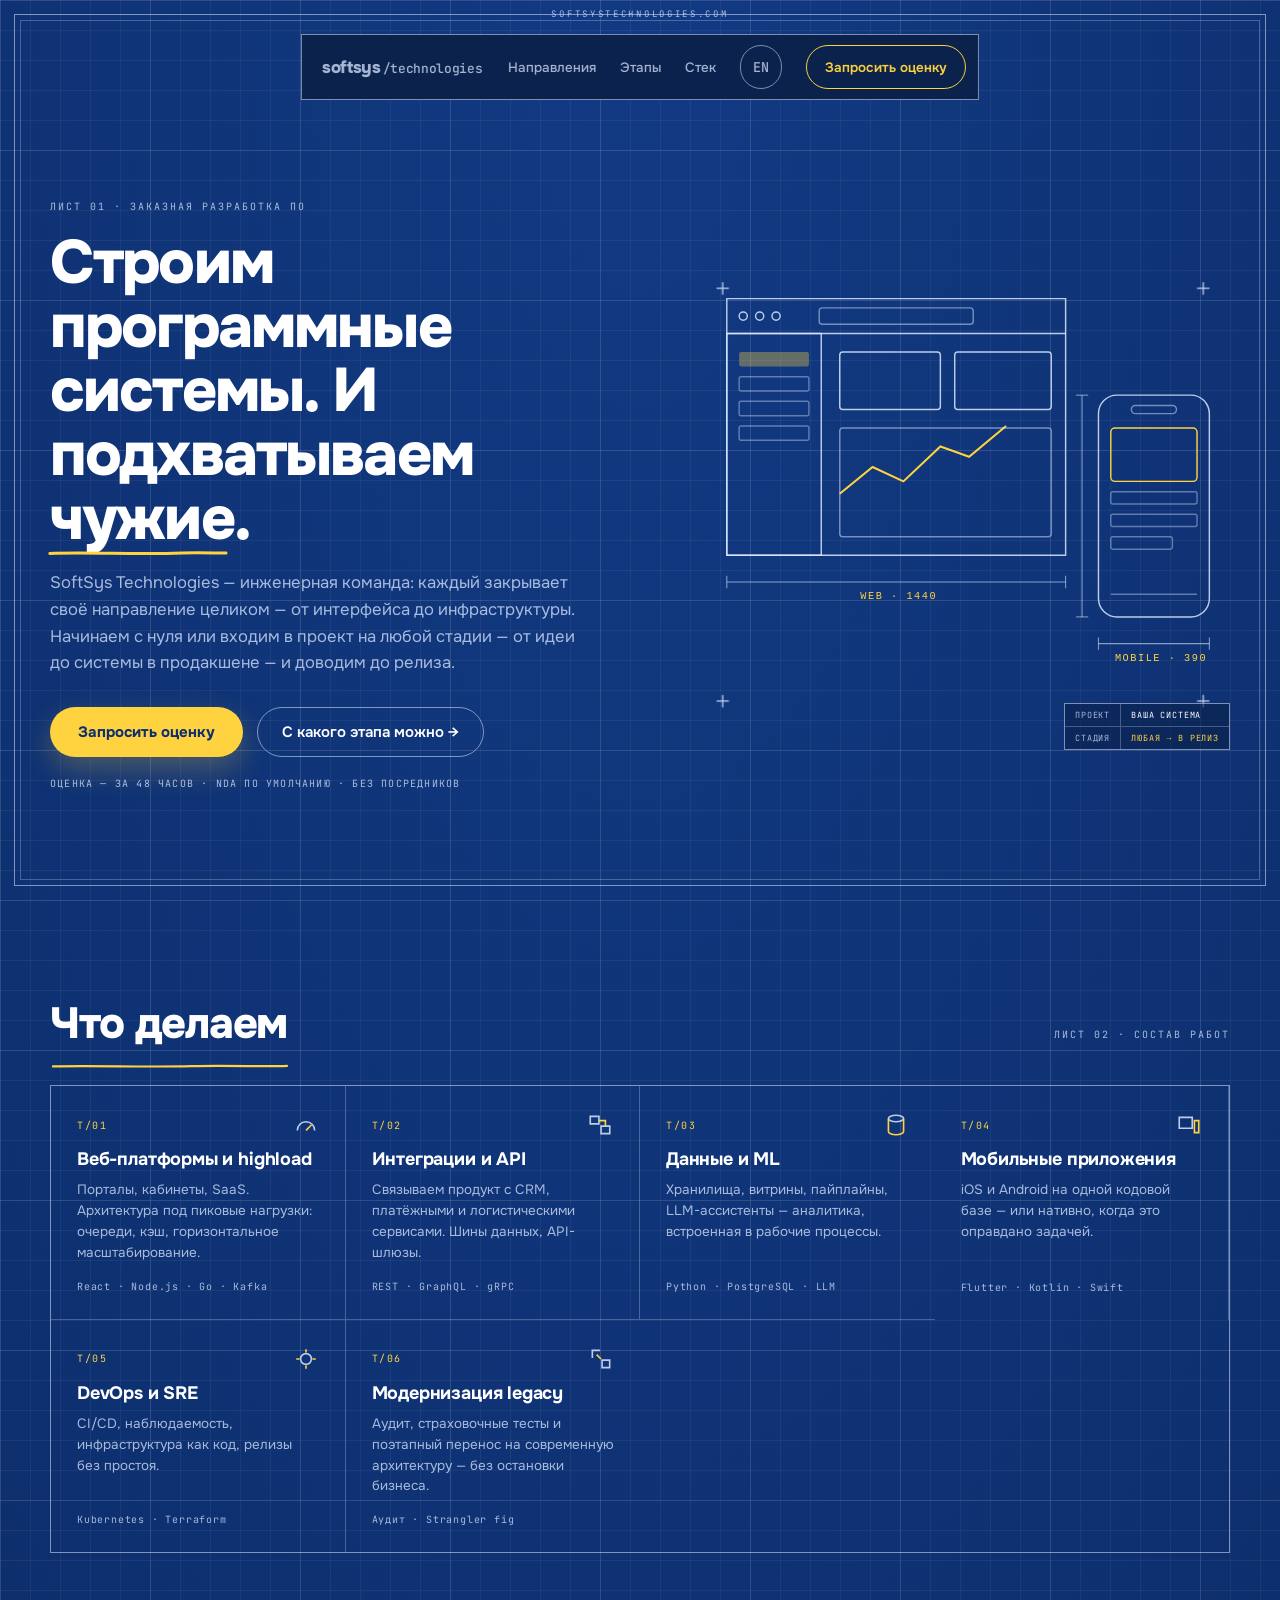
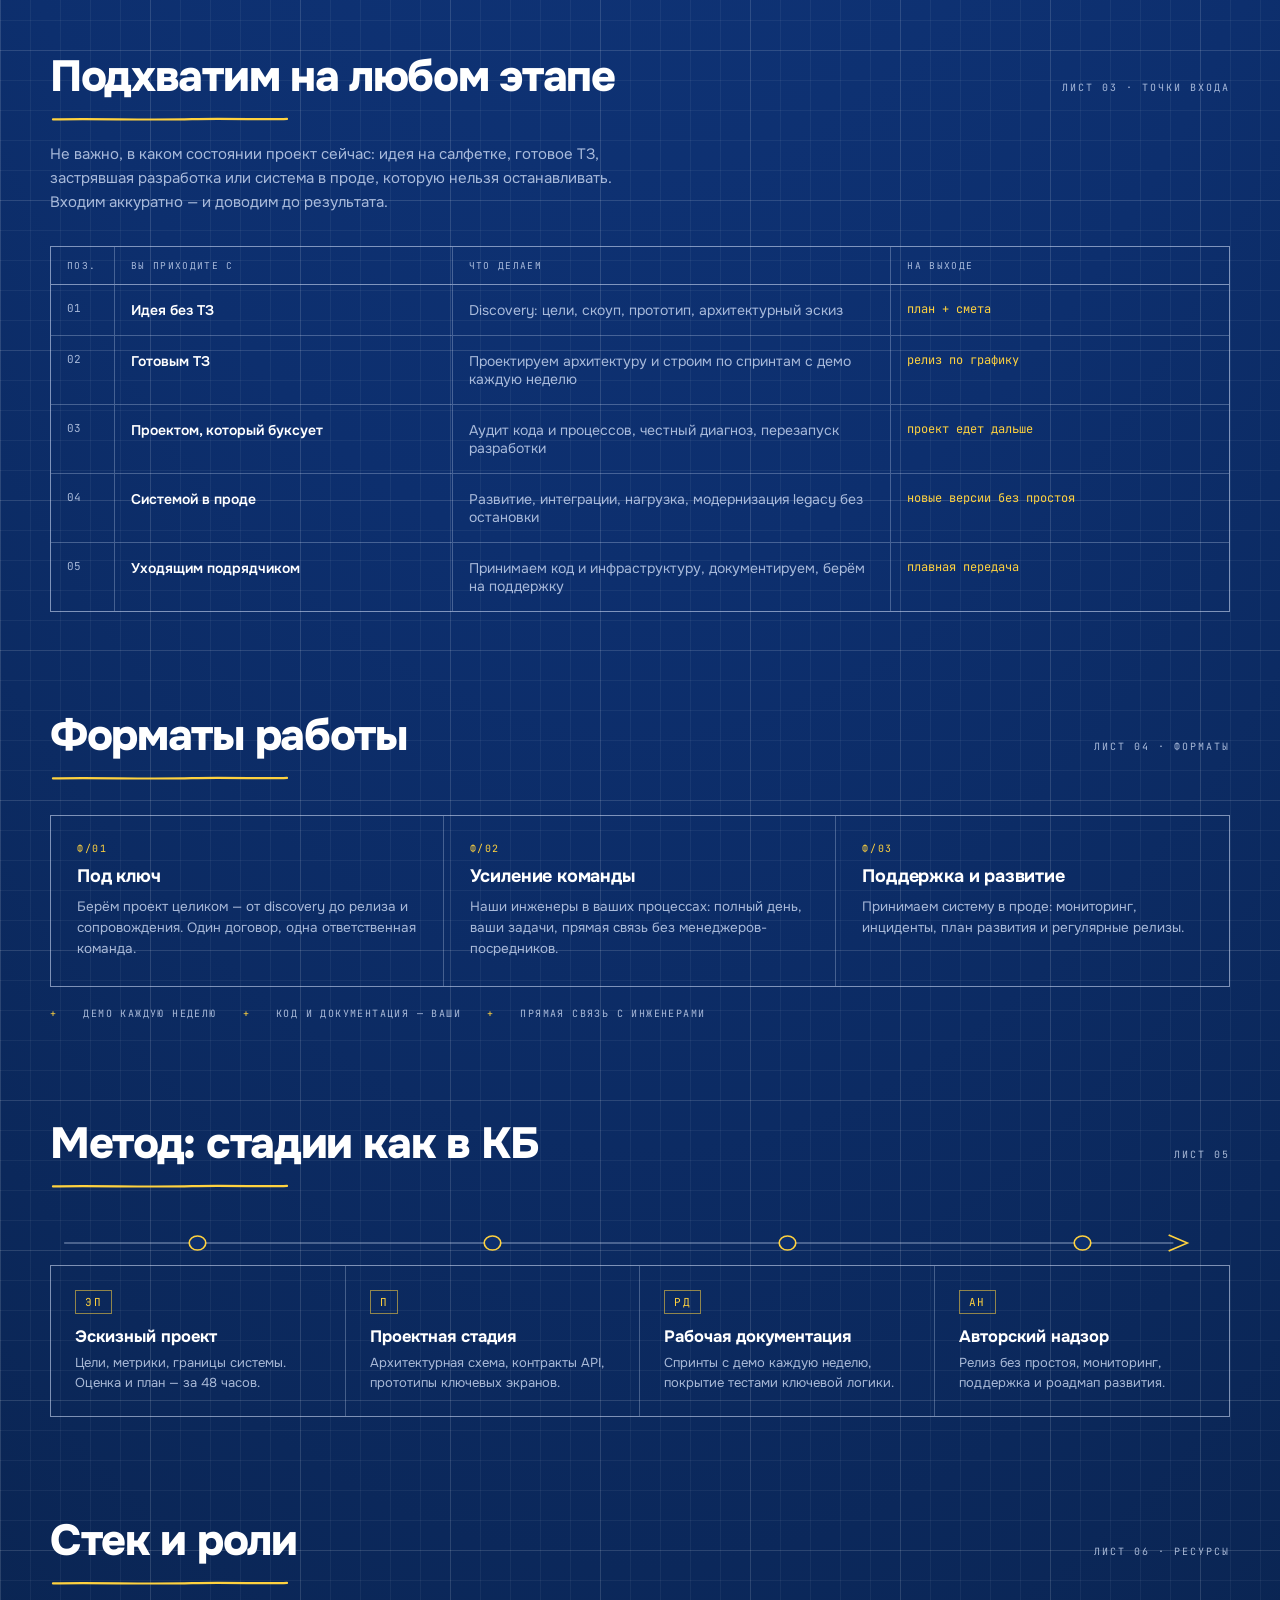
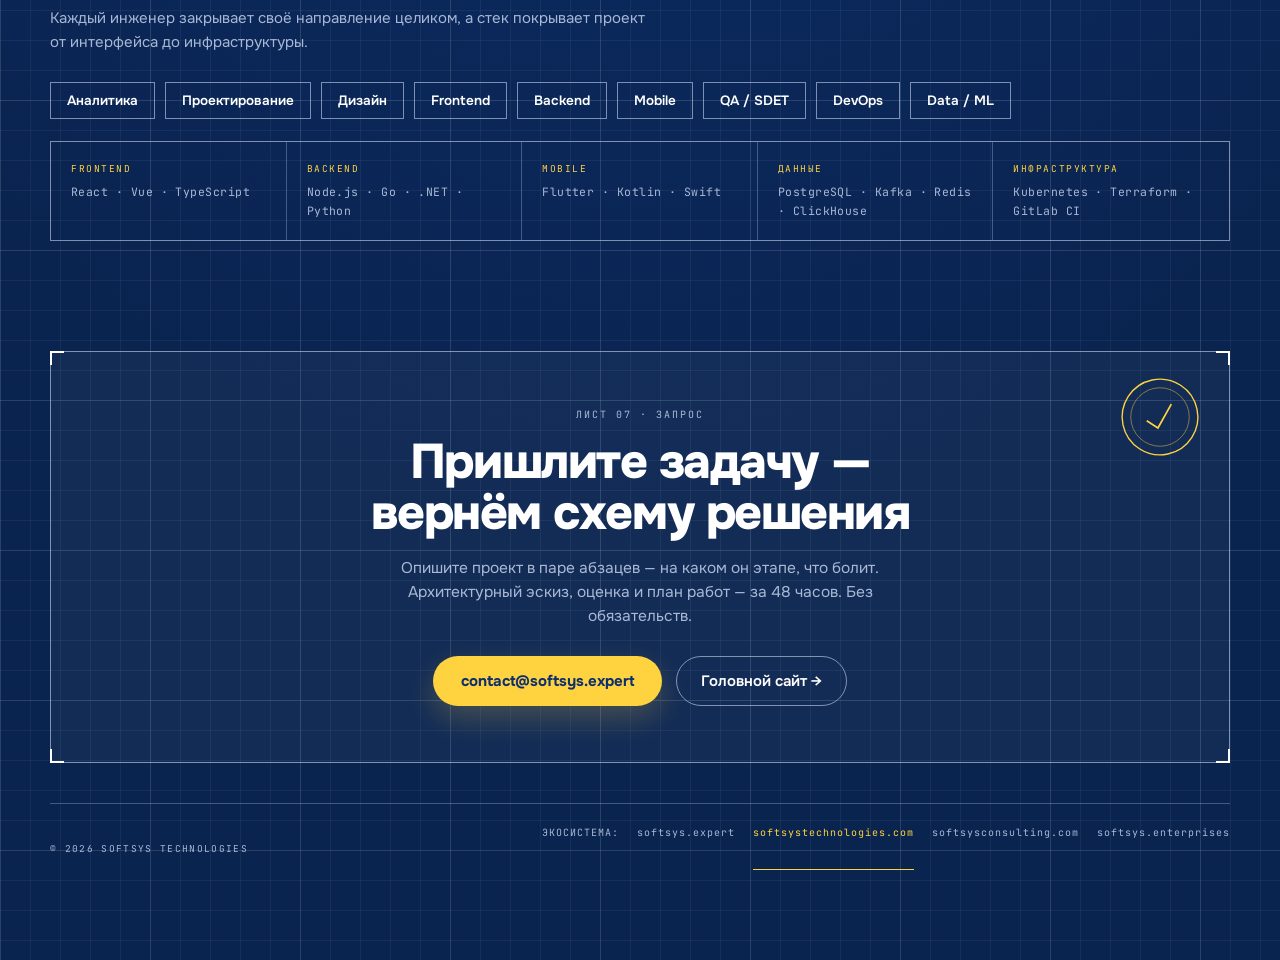
==== commit 260304e2: "chore: rebuild from softsys-technologies-landing 2026-09-10" ====
--- a/index.html
+++ b/index.html
@@ -28,10 +28,10 @@
 <meta name="twitter:description" content="Веб-платформы, мобильные приложения, интеграции, данные и DevOps. Создаём системы с нуля и развиваем существующие проекты на любой стадии.">
 <meta name="twitter:image" content="https://softsystechnologies.com/og-image.png">
 <script type="application/ld+json">{"@context":"https://schema.org","@graph":[{"@type":"Organization","@id":"https://softsystechnologies.com/#organization","name":"SoftSys Technologies","url":"https://softsystechnologies.com/","email":"contact@softsys.expert"},{"@type":"WebSite","@id":"https://softsystechnologies.com/#website","name":"SoftSys Technologies","url":"https://softsystechnologies.com/","inLanguage":["ru","en"],"publisher":{"@id":"https://softsystechnologies.com/#organization"}},{"@type":"WebPage","@id":"https://softsystechnologies.com/","url":"https://softsystechnologies.com/","name":"Разработка программных систем — SoftSys Technologies","description":"Веб-платформы, мобильные приложения, интеграции, данные и DevOps. Создаём системы с нуля и развиваем существующие проекты на любой стадии.","inLanguage":"ru","isPartOf":{"@id":"https://softsystechnologies.com/#website"},"about":{"@id":"https://softsystechnologies.com/#organization"}}]}</script><!--seo:end-->
-  <script type="module" crossorigin src="/assets/index-PBofgq9Z.js"></script>
+  <script type="module" crossorigin src="/assets/index-C2M-Ogcd.js"></script>
   <link rel="stylesheet" crossorigin href="/assets/index-D1662glP.css">
 </head>
 <body>
-<div id="app"><!--[--><a class="skip-link" href="#main">К содержанию</a><header class="site-header"><nav class="site-nav" aria-label="Основная навигация"><a class="brand" href="#top">softsys<span>/technologies</span></a><button class="menu-toggle" type="button" aria-label="Меню" aria-expanded="false" aria-controls="primary-menu"><span></span><span></span></button><div id="primary-menu" class="nav-links"><a href="#services">Направления</a><a href="#stages">Этапы</a><a href="#stack">Стек</a><a class="language-link" href="en/" hreflang="en">EN</a><a class="nav-cta" href="#contact">Запросить оценку</a></div></nav></header><main id="main"><div class="d1 d2 frame-decoration" aria-hidden="true"></div><div class="d3 frame-decoration" aria-hidden="true">SOFTSYSTECHNOLOGIES.COM</div><section data-draw-scope data-draw class="page-section hero d14" id="top"><div class="responsive-grid hero-grid d15"><div><div class="reveal d16">ЛИСТ 01 · ЗАКАЗНАЯ РАЗРАБОТКА ПО</div><h1 class="reveal d17">Строим программные системы. И подхватываем <span class="d18">чужие<svg viewBox="0 0 200 16" preserveAspectRatio="none" fill="none" aria-hidden="true" focusable="false" class="d19"><path d="M4 9.4 C 48 8.1, 100 10.6, 148 9 C 172 8.2, 190 9.5, 196 9" stroke="#FFD23F" stroke-width="3" stroke-linecap="round" stroke-dasharray="200" stroke-dashoffset="200" class="d20"></path></svg></span>.</h1><p class="reveal d21">SoftSys Technologies — компактная инженерная команда с широким стеком. Веб-платформы, мобильные приложения, интеграции, данные. Начнём с нуля или войдём в ваш проект на любой стадии — от идеи до legacy в проде — и доведём до релиза.</p><div class="actions reveal d22"><a href="#contact" class="d23 d24">Запросить оценку</a><a href="#stages" class="d25 d26">С какого этапа можно →</a></div><div class="reveal d27">ОЦЕНКА — ЗА 48 ЧАСОВ · NDA ПО УМОЛЧАНИЮ · БЕЗ ПОСРЕДНИКОВ</div></div><div class="reveal d28"><svg viewBox="0 0 520 430" fill="none" aria-hidden="true" focusable="false" class="d29"><g stroke="rgba(220,232,255,.85)" stroke-width="1.4"><rect x="30" y="24" width="330" height="250" stroke-dasharray="1200" stroke-dashoffset="1200" class="d30"></rect><line x1="30" y1="58" x2="360" y2="58" stroke-dasharray="330" stroke-dashoffset="330" class="d31"></line><circle cx="46" cy="41" r="4" stroke-dasharray="26" stroke-dashoffset="26" class="d32"></circle><circle cx="62" cy="41" r="4" stroke-dasharray="26" stroke-dashoffset="26" class="d33"></circle><circle cx="78" cy="41" r="4" stroke-dasharray="26" stroke-dashoffset="26" class="d34"></circle><rect x="120" y="33" width="150" height="16" rx="3" stroke="rgba(220,232,255,.5)" stroke-dasharray="340" stroke-dashoffset="340" class="d35"></rect><rect x="30" y="58" width="92" height="216" stroke-dasharray="620" stroke-dashoffset="620" class="d36"></rect><rect x="42" y="76" width="68" height="14" rx="2" fill="rgba(255,210,63,.35)" stroke="none"></rect><rect x="42" y="100" width="68" height="14" rx="2" stroke="rgba(220,232,255,.4)" stroke-dasharray="170" stroke-dashoffset="170" class="d37"></rect><rect x="42" y="124" width="68" height="14" rx="2" stroke="rgba(220,232,255,.4)" stroke-dasharray="170" stroke-dashoffset="170" class="d38"></rect><rect x="42" y="148" width="68" height="14" rx="2" stroke="rgba(220,232,255,.4)" stroke-dasharray="170" stroke-dashoffset="170" class="d39"></rect><rect x="140" y="76" width="98" height="56" rx="3" stroke-dasharray="310" stroke-dashoffset="310" class="d40"></rect><rect x="252" y="76" width="94" height="56" rx="3" stroke-dasharray="310" stroke-dashoffset="310" class="d41"></rect><path d="M140 214 l32 -26 l30 14 l36 -34 l28 10 l36 -30" stroke-width="2" stroke-dasharray="260" stroke-dashoffset="260" class="d42"></path><rect x="140" y="150" width="206" height="106" rx="3" stroke="rgba(220,232,255,.5)" stroke-dasharray="630" stroke-dashoffset="630" class="d43"></rect></g><g stroke="rgba(220,232,255,.85)" stroke-width="1.4"><rect x="392" y="118" width="108" height="216" rx="18" stroke-dasharray="700" stroke-dashoffset="700" class="d44"></rect><rect x="424" y="128" width="44" height="8" rx="4" stroke="rgba(220,232,255,.5)" stroke-dasharray="110" stroke-dashoffset="110" class="d45"></rect><rect x="404" y="150" width="84" height="52" rx="4" stroke-dasharray="280" stroke-dashoffset="280" class="d46"></rect><rect x="404" y="212" width="84" height="12" rx="2" stroke="rgba(220,232,255,.4)" stroke-dasharray="200" stroke-dashoffset="200" class="d47"></rect><rect x="404" y="234" width="84" height="12" rx="2" stroke="rgba(220,232,255,.4)" stroke-dasharray="200" stroke-dashoffset="200" class="d48"></rect><rect x="404" y="256" width="60" height="12" rx="2" stroke="rgba(220,232,255,.4)" stroke-dasharray="150" stroke-dashoffset="150" class="d49"></rect><line x1="404" y1="312" x2="488" y2="312" stroke="rgba(220,232,255,.4)" stroke-dasharray="84" stroke-dashoffset="84" class="d50"></line></g><g stroke="rgba(220,232,255,.6)" stroke-width="1"><line x1="30" y1="300" x2="360" y2="300" stroke-dasharray="330" stroke-dashoffset="330" class="d51"></line><line x1="30" y1="294" x2="30" y2="306"></line><line x1="360" y1="294" x2="360" y2="306"></line><line x1="392" y1="360" x2="500" y2="360" stroke-dasharray="108" stroke-dashoffset="108" class="d52"></line><line x1="392" y1="354" x2="392" y2="366"></line><line x1="500" y1="354" x2="500" y2="366"></line><line x1="376" y1="118" x2="376" y2="334" stroke-dasharray="216" stroke-dashoffset="216" class="d53"></line><line x1="370" y1="118" x2="382" y2="118"></line><line x1="370" y1="334" x2="382" y2="334"></line></g><g fill="#FFD23F" font-family="JetBrains Mono,monospace" font-size="10" letter-spacing="1.5"><text x="160" y="317" opacity="0" class="d54">WEB · 1440</text><text x="408" y="377" opacity="0" class="d55">MOBILE · 390</text></g><g stroke="rgba(220,232,255,.9)" stroke-width="1.2"><path d="M20 14 h12 M26 8 v12"></path><path d="M488 14 h12 M494 8 v12"></path><path d="M20 416 h12 M26 410 v12"></path><path d="M488 416 h12 M494 410 v12"></path></g></svg><div class="responsive-grid d56"><span class="d57">ПРОЕКТ</span><span class="d58">ВАША СИСТЕМА</span><span class="d59">СТАДИЯ</span><span class="d60">ЛЮБАЯ → В РЕЛИЗ</span></div></div></div></section><section data-draw-scope data-draw id="services" class="page-section d61"><div class="d62"><div class="d63"><div><h2 class="d64">Что делаем</h2><svg viewBox="0 0 240 12" fill="none" aria-hidden="true" focusable="false" class="d65"><path d="M3 7.4 C 45 6.3, 95 8.4, 142 7.1 C 182 6.1, 216 8, 237 6.9" stroke="#FFD23F" stroke-width="2.2" stroke-linecap="round" stroke-dasharray="240" stroke-dashoffset="240" class="d66"></path></svg></div><span class="d67">ЛИСТ 02 · СОСТАВ РАБОТ</span></div><div class="responsive-grid d68"><div class="reveal d69 d70"><div class="d71"><span class="d72">Т/01</span><svg viewBox="0 0 24 24" fill="none" stroke="rgba(220,232,255,.85)" stroke-width="1.5" aria-hidden="true" focusable="false" class="d73"><path d="M4 17a8 8 0 0 1 16 0" stroke-dasharray="100" stroke-dashoffset="100" class="d74"></path><path d="M12 17l5-5" stroke-dasharray="30" stroke-dashoffset="30" class="d75"></path></svg></div><h3 class="d76">Веб-платформы и highload</h3><p class="d77">Порталы, кабинеты, SaaS. Архитектура под пиковые нагрузки: очереди, кэш, горизонтальное масштабирование.</p><span class="d78">React · Node.js · Go · Kafka</span></div><div class="reveal d79 d80"><div class="d81"><span class="d82">Т/02</span><svg viewBox="0 0 24 24" fill="none" stroke="rgba(220,232,255,.85)" stroke-width="1.5" aria-hidden="true" focusable="false" class="d83"><path d="M3 4h8v7H3z" stroke-dasharray="60" stroke-dashoffset="60" class="d84"></path><path d="M13 13h8v7h-8z" stroke-dasharray="60" stroke-dashoffset="60" class="d85"></path><path d="M11 8h6v5" stroke-dasharray="30" stroke-dashoffset="30" class="d86"></path></svg></div><h3 class="d87">Интеграции и API</h3><p class="d88">Связываем продукт с CRM, платёжными и логистическими сервисами. Шины данных, API-шлюзы.</p><span class="d89">REST · GraphQL · gRPC</span></div><div class="reveal d90 d91"><div class="d92"><span class="d93">Т/03</span><svg viewBox="0 0 24 24" fill="none" stroke="rgba(220,232,255,.85)" stroke-width="1.5" aria-hidden="true" focusable="false" class="d94"><path d="M5 6c0-1.7 3.1-3 7-3s7 1.3 7 3-3.1 3-7 3-7-1.3-7-3z" stroke-dasharray="60" stroke-dashoffset="60" class="d95"></path><path d="M5 6v12c0 1.7 3.1 3 7 3s7-1.3 7-3V6" stroke-dasharray="70" stroke-dashoffset="70" class="d96"></path></svg></div><h3 class="d97">Данные и ML</h3><p class="d98">Хранилища, витрины, пайплайны, LLM-ассистенты — аналитика, встроенная в рабочие процессы.</p><span class="d99">Python · PostgreSQL · LLM</span></div><div class="reveal d100 d101"><div class="d102"><span class="d103">Т/04</span><svg viewBox="0 0 24 24" fill="none" stroke="rgba(220,232,255,.85)" stroke-width="1.5" aria-hidden="true" focusable="false" class="d104"><path d="M3 5h12v10H3z" stroke-dasharray="80" stroke-dashoffset="80" class="d105"></path><path d="M17 8h4v11h-4z" stroke-dasharray="60" stroke-dashoffset="60" class="d106"></path></svg></div><h3 class="d107">Мобильные приложения</h3><p class="d108">iOS и Android на одной кодовой базе — или нативно, когда это оправдано задачей.</p><span class="d109">Flutter · Kotlin · Swift</span></div><div class="reveal d110 d111"><div class="d112"><span class="d113">Т/05</span><svg viewBox="0 0 24 24" fill="none" stroke="rgba(220,232,255,.85)" stroke-width="1.5" aria-hidden="true" focusable="false" class="d114"><circle cx="12" cy="12" r="5" stroke-dasharray="35" stroke-dashoffset="35" class="d115"></circle><path d="M12 3v3M12 18v3M3 12h3M18 12h3" stroke-dasharray="40" stroke-dashoffset="40" class="d116"></path></svg></div><h3 class="d117">DevOps и SRE</h3><p class="d118">CI/CD, наблюдаемость, инфраструктура как код, релизы без простоя.</p><span class="d119">Kubernetes · Terraform</span></div><div class="reveal d120 d121"><div class="d122"><span class="d123">Т/06</span><svg viewBox="0 0 24 24" fill="none" stroke="rgba(220,232,255,.85)" stroke-width="1.5" aria-hidden="true" focusable="false" class="d124"><path d="M4 11V4h7" stroke-dasharray="30" stroke-dashoffset="30" class="d125"></path><path d="M13 13h7v7h-7z" stroke-dasharray="60" stroke-dashoffset="60" class="d126"></path><path d="M8 8l4 4" stroke-dasharray="12" stroke-dashoffset="12" class="d127"></path></svg></div><h3 class="d128">Модернизация legacy</h3><p class="d129">Аудит, страховочные тесты и поэтапный перенос на современную архитектуру — без остановки бизнеса.</p><span class="d130">Аудит · Strangler fig</span></div></div></div></section><section data-draw-scope data-draw id="stages" class="page-section d131"><div class="d132"><div class="d133"><div><h2 class="d134">Подхватим на любом этапе</h2><svg viewBox="0 0 240 12" fill="none" aria-hidden="true" focusable="false" class="d135"><path d="M3 7.4 C 45 6.3, 95 8.4, 142 7.1 C 182 6.1, 216 8, 237 6.9" stroke="#FFD23F" stroke-width="2.2" stroke-linecap="round" stroke-dasharray="240" stroke-dashoffset="240" class="d136"></path></svg></div><span class="d137">ЛИСТ 03 · ТОЧКИ ВХОДА</span></div><p class="d138">Не важно, в каком состоянии проект сейчас: идея на салфетке, готовое ТЗ, застрявшая разработка или система в проде, которую страшно трогать. Входим аккуратно — и доводим до результата.</p><div class="d139"><div class="responsive-grid stage-head d140"><span class="d141">ПОЗ.</span><span class="d142">ВЫ ПРИХОДИТЕ С</span><span class="d143">ЧТО ДЕЛАЕМ</span><span class="d144">НА ВЫХОДЕ</span></div><div class="responsive-grid stage-row reveal d145 d146"><span class="d147">01</span><span data-label="ВЫ ПРИХОДИТЕ С" class="d148">Идея без ТЗ</span><span data-label="ЧТО ДЕЛАЕМ" class="d149">Discovery: цели, скоуп, прототип, архитектурный эскиз</span><span data-label="НА ВЫХОДЕ" class="d150">план + смета</span></div><div class="responsive-grid stage-row reveal d151 d152"><span class="d153">02</span><span data-label="ВЫ ПРИХОДИТЕ С" class="d154">Готовым ТЗ</span><span data-label="ЧТО ДЕЛАЕМ" class="d155">Проектируем архитектуру и строим по спринтам с демо каждую неделю</span><span data-label="НА ВЫХОДЕ" class="d156">релиз по графику</span></div><div class="responsive-grid stage-row reveal d157 d158"><span class="d159">03</span><span data-label="ВЫ ПРИХОДИТЕ С" class="d160">Проектом, который буксует</span><span data-label="ЧТО ДЕЛАЕМ" class="d161">Аудит кода и процессов, честный диагноз, перезапуск разработки</span><span data-label="НА ВЫХОДЕ" class="d162">проект едет дальше</span></div><div class="responsive-grid stage-row reveal d163 d164"><span class="d165">04</span><span data-label="ВЫ ПРИХОДИТЕ С" class="d166">Системой в проде</span><span data-label="ЧТО ДЕЛАЕМ" class="d167">Развитие, интеграции, нагрузка, модернизация legacy без остановки</span><span data-label="НА ВЫХОДЕ" class="d168">новые версии без простоя</span></div><div class="responsive-grid stage-row reveal d169 d170"><span class="d171">05</span><span data-label="ВЫ ПРИХОДИТЕ С" class="d172">Уходящим подрядчиком</span><span data-label="ЧТО ДЕЛАЕМ" class="d173">Принимаем код и инфраструктуру, документируем, берём на поддержку</span><span data-label="НА ВЫХОДЕ" class="d174">плавная передача</span></div></div></div></section><section data-draw-scope data-draw id="formats" class="page-section d175"><div class="d176"><div class="d177"><div><h2 class="d178">Форматы работы</h2><svg viewBox="0 0 240 12" fill="none" aria-hidden="true" focusable="false" class="d179"><path d="M3 7.4 C 45 6.3, 95 8.4, 142 7.1 C 182 6.1, 216 8, 237 6.9" stroke="#FFD23F" stroke-width="2.2" stroke-linecap="round" stroke-dasharray="240" stroke-dashoffset="240" class="d180"></path></svg></div><span class="d181">ЛИСТ 04 · ФОРМАТЫ</span></div><div class="responsive-grid d182"><div class="reveal d183 d184"><span class="d185">Ф/01</span><h3 class="d186">Под ключ</h3><p class="d187">Берём проект целиком — от discovery до релиза и сопровождения. Один договор, одна ответственная команда.</p></div><div class="reveal d188 d189"><span class="d190">Ф/02</span><h3 class="d191">Усиление команды</h3><p class="d192">Наши инженеры в ваших процессах: полный день, ваши задачи, прямая связь без менеджеров-посредников.</p></div><div class="reveal d193 d194"><span class="d195">Ф/03</span><h3 class="d196">Поддержка и развитие</h3><p class="d197">Принимаем систему в проде: мониторинг, инциденты, план развития и регулярные релизы.</p></div></div><div class="reveal d198"><span class="d199">+</span><span>ДЕМО КАЖДУЮ НЕДЕЛЮ</span><span class="d200">+</span><span>КОД И ДОКУМЕНТАЦИЯ — ВАШИ</span><span class="d201">+</span><span>ПРЯМАЯ СВЯЗЬ С ИНЖЕНЕРАМИ</span></div></div></section><section data-draw-scope data-draw id="method" class="page-section d202"><div class="d203"><div class="d204"><div><h2 class="d205">Метод: стадии как в КБ</h2><svg viewBox="0 0 240 12" fill="none" aria-hidden="true" focusable="false" class="d206"><path d="M3 7.4 C 45 6.3, 95 8.4, 142 7.1 C 182 6.1, 216 8, 237 6.9" stroke="#FFD23F" stroke-width="2.2" stroke-linecap="round" stroke-dasharray="240" stroke-dashoffset="240" class="d207"></path></svg></div><span class="d208">ЛИСТ 05</span></div><svg viewBox="0 0 1000 44" preserveAspectRatio="none" fill="none" aria-hidden="true" focusable="false" class="d209"><path d="M12 22 H952" stroke="rgba(220,232,255,.6)" stroke-width="1.2" stroke-dasharray="940" stroke-dashoffset="940" class="d210"></path><path d="M948 14 l16 8 -16 8" stroke="#FFD23F" stroke-width="1.4" stroke-dasharray="40" stroke-dashoffset="40" class="d211"></path><circle cx="125" cy="22" r="7" stroke="#FFD23F" stroke-width="1.4" fill="#0D2F6E" stroke-dasharray="44" stroke-dashoffset="44" class="d212"></circle><circle cx="375" cy="22" r="7" stroke="#FFD23F" stroke-width="1.4" fill="#0D2F6E" stroke-dasharray="44" stroke-dashoffset="44" class="d213"></circle><circle cx="625" cy="22" r="7" stroke="#FFD23F" stroke-width="1.4" fill="#0D2F6E" stroke-dasharray="44" stroke-dashoffset="44" class="d214"></circle><circle cx="875" cy="22" r="7" stroke="#FFD23F" stroke-width="1.4" fill="#0D2F6E" stroke-dasharray="44" stroke-dashoffset="44" class="d215"></circle></svg><div class="responsive-grid d216"><div class="reveal d217"><div class="d218">ЭП</div><b class="d219">Эскизный проект</b><p class="d220">Цели, метрики, границы системы. Оценка и план — за 48 часов.</p></div><div class="reveal d221"><div class="d222">П</div><b class="d223">Проектная стадия</b><p class="d224">Архитектурная схема, контракты API, прототипы ключевых экранов.</p></div><div class="reveal d225"><div class="d226">РД</div><b class="d227">Рабочая документация</b><p class="d228">Спринты с демо каждую неделю, покрытие тестами ключевой логики.</p></div><div class="reveal d229"><div class="d230">АН</div><b class="d231">Авторский надзор</b><p class="d232">Релиз без простоя, мониторинг, поддержка и роадмап развития.</p></div></div></div></section><section data-draw-scope data-draw id="stack" class="page-section d233"><div class="d234"><div class="d235"><div><h2 class="d236">Стек и роли</h2><svg viewBox="0 0 240 12" fill="none" aria-hidden="true" focusable="false" class="d237"><path d="M3 7.4 C 45 6.3, 95 8.4, 142 7.1 C 182 6.1, 216 8, 237 6.9" stroke="#FFD23F" stroke-width="2.2" stroke-linecap="round" stroke-dasharray="240" stroke-dashoffset="240" class="d238"></path></svg></div><span class="d239">ЛИСТ 06 · РЕСУРСЫ</span></div><p class="d240">Команда небольшая — зато каждый инженер закрывает своё направление целиком, а стек покрывает проект от интерфейса до инфраструктуры.</p><div class="reveal d241"><span class="d242">Аналитика</span><span class="d243">Проектирование</span><span class="d244">Дизайн</span><span class="d245">Frontend</span><span class="d246">Backend</span><span class="d247">Mobile</span><span class="d248">QA / SDET</span><span class="d249">DevOps</span><span class="d250">Data / ML</span></div><div class="responsive-grid d251"><div class="reveal d252"><div class="d253">FRONTEND</div><div class="d254">React · Vue · TypeScript</div></div><div class="reveal d255"><div class="d256">BACKEND</div><div class="d257">Node.js · Go · .NET · Python</div></div><div class="reveal d258"><div class="d259">MOBILE</div><div class="d260">Flutter · Kotlin · Swift</div></div><div class="reveal d261"><div class="d262">ДАННЫЕ</div><div class="d263">PostgreSQL · Kafka · Redis · ClickHouse</div></div><div class="reveal d264"><div class="d265">ИНФРАСТРУКТУРА</div><div class="d266">Kubernetes · Terraform · GitLab CI</div></div></div></div></section><section data-draw-scope data-draw id="contact" class="page-section d267"><div class="d268"><div class="d269"></div><div class="d270"></div><div class="d271"></div><div class="d272"></div><svg viewBox="0 0 100 100" fill="none" aria-hidden="true" focusable="false" class="d273"><circle cx="50" cy="50" r="44" stroke="#FFD23F" stroke-width="1.6" stroke-dasharray="277" stroke-dashoffset="277" class="d274"></circle><circle cx="50" cy="50" r="34" stroke="rgba(255,210,63,.5)" stroke-width="1" stroke-dasharray="214" stroke-dashoffset="214" class="d275"></circle><path d="M34 51 l11 11 l21 -24" stroke="#FFD23F" stroke-width="2" stroke-dasharray="50" stroke-dashoffset="50" class="d276"></path></svg><div class="d277">ЛИСТ 07 · ЗАПРОС</div><h2 class="d278">Пришлите задачу — вернём схему решения</h2><p class="d279">Опишите проект в паре абзацев — на каком он этапе, что болит. Архитектурный эскиз, оценка и план работ — за 48 часов. Без обязательств.</p><div class="actions d280"><a href="mailto:contact@softsys.expert" class="d281 d282">contact@softsys.expert</a><a href="https://softsys.expert" class="d283 d284">Головной сайт →</a></div></div><div class="d285"><div class="d286">© 2026 SOFTSYS TECHNOLOGIES</div><div class="actions d287"><span class="d288">ЭКОСИСТЕМА:</span><a href="https://softsys.expert">softsys.expert</a><span class="d289">softsystechnologies.com</span><a href="https://softsysconsulting.com">softsysconsulting.com</a><a href="https://softsys.enterprises">softsys.enterprises</a></div></div></section></main><!--]--></div>
+<div id="app"><!--[--><a class="skip-link" href="#main">К содержанию</a><header class="site-header"><nav class="site-nav" aria-label="Основная навигация"><a class="brand" href="#top">softsys<span>/technologies</span></a><button class="menu-toggle" type="button" aria-label="Меню" aria-expanded="false" aria-controls="primary-menu"><span></span><span></span></button><div id="primary-menu" class="nav-links"><a href="#services">Направления</a><a href="#stages">Этапы</a><a href="#stack">Стек</a><a class="language-link" href="en/" hreflang="en">EN</a><a class="nav-cta" href="#contact">Запросить оценку</a></div></nav></header><main id="main"><div class="d1 d2 frame-decoration" aria-hidden="true"></div><div class="d3 frame-decoration" aria-hidden="true">SOFTSYSTECHNOLOGIES.COM</div><section data-draw-scope data-draw class="page-section hero d14" id="top"><div class="responsive-grid hero-grid d15"><div><div class="reveal d16">ЛИСТ 01 · ЗАКАЗНАЯ РАЗРАБОТКА ПО</div><h1 class="reveal d17">Строим программные системы. И подхватываем <span class="d18">чужие<svg viewBox="0 0 200 16" preserveAspectRatio="none" fill="none" aria-hidden="true" focusable="false" class="d19"><path d="M4 9.4 C 48 8.1, 100 10.6, 148 9 C 172 8.2, 190 9.5, 196 9" stroke="#FFD23F" stroke-width="3" stroke-linecap="round" stroke-dasharray="200" stroke-dashoffset="200" class="d20"></path></svg></span>.</h1><p class="reveal d21">SoftSys Technologies — инженерная команда: каждый закрывает своё направление целиком — от интерфейса до инфраструктуры. Начинаем с нуля или входим в проект на любой стадии — от идеи до системы в продакшене — и доводим до релиза.</p><div class="actions reveal d22"><a href="#contact" class="d23 d24">Запросить оценку</a><a href="#stages" class="d25 d26">С какого этапа можно →</a></div><div class="reveal d27">ОЦЕНКА — ЗА 48 ЧАСОВ · NDA ПО УМОЛЧАНИЮ · БЕЗ ПОСРЕДНИКОВ</div></div><div class="reveal d28"><svg viewBox="0 0 520 430" fill="none" aria-hidden="true" focusable="false" class="d29"><g stroke="rgba(220,232,255,.85)" stroke-width="1.4"><rect x="30" y="24" width="330" height="250" stroke-dasharray="1200" stroke-dashoffset="1200" class="d30"></rect><line x1="30" y1="58" x2="360" y2="58" stroke-dasharray="330" stroke-dashoffset="330" class="d31"></line><circle cx="46" cy="41" r="4" stroke-dasharray="26" stroke-dashoffset="26" class="d32"></circle><circle cx="62" cy="41" r="4" stroke-dasharray="26" stroke-dashoffset="26" class="d33"></circle><circle cx="78" cy="41" r="4" stroke-dasharray="26" stroke-dashoffset="26" class="d34"></circle><rect x="120" y="33" width="150" height="16" rx="3" stroke="rgba(220,232,255,.5)" stroke-dasharray="340" stroke-dashoffset="340" class="d35"></rect><rect x="30" y="58" width="92" height="216" stroke-dasharray="620" stroke-dashoffset="620" class="d36"></rect><rect x="42" y="76" width="68" height="14" rx="2" fill="rgba(255,210,63,.35)" stroke="none"></rect><rect x="42" y="100" width="68" height="14" rx="2" stroke="rgba(220,232,255,.4)" stroke-dasharray="170" stroke-dashoffset="170" class="d37"></rect><rect x="42" y="124" width="68" height="14" rx="2" stroke="rgba(220,232,255,.4)" stroke-dasharray="170" stroke-dashoffset="170" class="d38"></rect><rect x="42" y="148" width="68" height="14" rx="2" stroke="rgba(220,232,255,.4)" stroke-dasharray="170" stroke-dashoffset="170" class="d39"></rect><rect x="140" y="76" width="98" height="56" rx="3" stroke-dasharray="310" stroke-dashoffset="310" class="d40"></rect><rect x="252" y="76" width="94" height="56" rx="3" stroke-dasharray="310" stroke-dashoffset="310" class="d41"></rect><path d="M140 214 l32 -26 l30 14 l36 -34 l28 10 l36 -30" stroke-width="2" stroke-dasharray="260" stroke-dashoffset="260" class="d42"></path><rect x="140" y="150" width="206" height="106" rx="3" stroke="rgba(220,232,255,.5)" stroke-dasharray="630" stroke-dashoffset="630" class="d43"></rect></g><g stroke="rgba(220,232,255,.85)" stroke-width="1.4"><rect x="392" y="118" width="108" height="216" rx="18" stroke-dasharray="700" stroke-dashoffset="700" class="d44"></rect><rect x="424" y="128" width="44" height="8" rx="4" stroke="rgba(220,232,255,.5)" stroke-dasharray="110" stroke-dashoffset="110" class="d45"></rect><rect x="404" y="150" width="84" height="52" rx="4" stroke-dasharray="280" stroke-dashoffset="280" class="d46"></rect><rect x="404" y="212" width="84" height="12" rx="2" stroke="rgba(220,232,255,.4)" stroke-dasharray="200" stroke-dashoffset="200" class="d47"></rect><rect x="404" y="234" width="84" height="12" rx="2" stroke="rgba(220,232,255,.4)" stroke-dasharray="200" stroke-dashoffset="200" class="d48"></rect><rect x="404" y="256" width="60" height="12" rx="2" stroke="rgba(220,232,255,.4)" stroke-dasharray="150" stroke-dashoffset="150" class="d49"></rect><line x1="404" y1="312" x2="488" y2="312" stroke="rgba(220,232,255,.4)" stroke-dasharray="84" stroke-dashoffset="84" class="d50"></line></g><g stroke="rgba(220,232,255,.6)" stroke-width="1"><line x1="30" y1="300" x2="360" y2="300" stroke-dasharray="330" stroke-dashoffset="330" class="d51"></line><line x1="30" y1="294" x2="30" y2="306"></line><line x1="360" y1="294" x2="360" y2="306"></line><line x1="392" y1="360" x2="500" y2="360" stroke-dasharray="108" stroke-dashoffset="108" class="d52"></line><line x1="392" y1="354" x2="392" y2="366"></line><line x1="500" y1="354" x2="500" y2="366"></line><line x1="376" y1="118" x2="376" y2="334" stroke-dasharray="216" stroke-dashoffset="216" class="d53"></line><line x1="370" y1="118" x2="382" y2="118"></line><line x1="370" y1="334" x2="382" y2="334"></line></g><g fill="#FFD23F" font-family="JetBrains Mono,monospace" font-size="10" letter-spacing="1.5"><text x="160" y="317" opacity="0" class="d54">WEB · 1440</text><text x="408" y="377" opacity="0" class="d55">MOBILE · 390</text></g><g stroke="rgba(220,232,255,.9)" stroke-width="1.2"><path d="M20 14 h12 M26 8 v12"></path><path d="M488 14 h12 M494 8 v12"></path><path d="M20 416 h12 M26 410 v12"></path><path d="M488 416 h12 M494 410 v12"></path></g></svg><div class="responsive-grid d56"><span class="d57">ПРОЕКТ</span><span class="d58">ВАША СИСТЕМА</span><span class="d59">СТАДИЯ</span><span class="d60">ЛЮБАЯ → В РЕЛИЗ</span></div></div></div></section><section data-draw-scope data-draw id="services" class="page-section d61"><div class="d62"><div class="d63"><div><h2 class="d64">Что делаем</h2><svg viewBox="0 0 240 12" fill="none" aria-hidden="true" focusable="false" class="d65"><path d="M3 7.4 C 45 6.3, 95 8.4, 142 7.1 C 182 6.1, 216 8, 237 6.9" stroke="#FFD23F" stroke-width="2.2" stroke-linecap="round" stroke-dasharray="240" stroke-dashoffset="240" class="d66"></path></svg></div><span class="d67">ЛИСТ 02 · СОСТАВ РАБОТ</span></div><div class="responsive-grid d68"><div class="reveal d69 d70"><div class="d71"><span class="d72">Т/01</span><svg viewBox="0 0 24 24" fill="none" stroke="rgba(220,232,255,.85)" stroke-width="1.5" aria-hidden="true" focusable="false" class="d73"><path d="M4 17a8 8 0 0 1 16 0" stroke-dasharray="100" stroke-dashoffset="100" class="d74"></path><path d="M12 17l5-5" stroke-dasharray="30" stroke-dashoffset="30" class="d75"></path></svg></div><h3 class="d76">Веб-платформы и highload</h3><p class="d77">Порталы, кабинеты, SaaS. Архитектура под пиковые нагрузки: очереди, кэш, горизонтальное масштабирование.</p><span class="d78">React · Node.js · Go · Kafka</span></div><div class="reveal d79 d80"><div class="d81"><span class="d82">Т/02</span><svg viewBox="0 0 24 24" fill="none" stroke="rgba(220,232,255,.85)" stroke-width="1.5" aria-hidden="true" focusable="false" class="d83"><path d="M3 4h8v7H3z" stroke-dasharray="60" stroke-dashoffset="60" class="d84"></path><path d="M13 13h8v7h-8z" stroke-dasharray="60" stroke-dashoffset="60" class="d85"></path><path d="M11 8h6v5" stroke-dasharray="30" stroke-dashoffset="30" class="d86"></path></svg></div><h3 class="d87">Интеграции и API</h3><p class="d88">Связываем продукт с CRM, платёжными и логистическими сервисами. Шины данных, API-шлюзы.</p><span class="d89">REST · GraphQL · gRPC</span></div><div class="reveal d90 d91"><div class="d92"><span class="d93">Т/03</span><svg viewBox="0 0 24 24" fill="none" stroke="rgba(220,232,255,.85)" stroke-width="1.5" aria-hidden="true" focusable="false" class="d94"><path d="M5 6c0-1.7 3.1-3 7-3s7 1.3 7 3-3.1 3-7 3-7-1.3-7-3z" stroke-dasharray="60" stroke-dashoffset="60" class="d95"></path><path d="M5 6v12c0 1.7 3.1 3 7 3s7-1.3 7-3V6" stroke-dasharray="70" stroke-dashoffset="70" class="d96"></path></svg></div><h3 class="d97">Данные и ML</h3><p class="d98">Хранилища, витрины, пайплайны, LLM-ассистенты — аналитика, встроенная в рабочие процессы.</p><span class="d99">Python · PostgreSQL · LLM</span></div><div class="reveal d100 d101"><div class="d102"><span class="d103">Т/04</span><svg viewBox="0 0 24 24" fill="none" stroke="rgba(220,232,255,.85)" stroke-width="1.5" aria-hidden="true" focusable="false" class="d104"><path d="M3 5h12v10H3z" stroke-dasharray="80" stroke-dashoffset="80" class="d105"></path><path d="M17 8h4v11h-4z" stroke-dasharray="60" stroke-dashoffset="60" class="d106"></path></svg></div><h3 class="d107">Мобильные приложения</h3><p class="d108">iOS и Android на одной кодовой базе — или нативно, когда это оправдано задачей.</p><span class="d109">Flutter · Kotlin · Swift</span></div><div class="reveal d110 d111"><div class="d112"><span class="d113">Т/05</span><svg viewBox="0 0 24 24" fill="none" stroke="rgba(220,232,255,.85)" stroke-width="1.5" aria-hidden="true" focusable="false" class="d114"><circle cx="12" cy="12" r="5" stroke-dasharray="35" stroke-dashoffset="35" class="d115"></circle><path d="M12 3v3M12 18v3M3 12h3M18 12h3" stroke-dasharray="40" stroke-dashoffset="40" class="d116"></path></svg></div><h3 class="d117">DevOps и SRE</h3><p class="d118">CI/CD, наблюдаемость, инфраструктура как код, релизы без простоя.</p><span class="d119">Kubernetes · Terraform</span></div><div class="reveal d120 d121"><div class="d122"><span class="d123">Т/06</span><svg viewBox="0 0 24 24" fill="none" stroke="rgba(220,232,255,.85)" stroke-width="1.5" aria-hidden="true" focusable="false" class="d124"><path d="M4 11V4h7" stroke-dasharray="30" stroke-dashoffset="30" class="d125"></path><path d="M13 13h7v7h-7z" stroke-dasharray="60" stroke-dashoffset="60" class="d126"></path><path d="M8 8l4 4" stroke-dasharray="12" stroke-dashoffset="12" class="d127"></path></svg></div><h3 class="d128">Модернизация legacy</h3><p class="d129">Аудит, страховочные тесты и поэтапный перенос на современную архитектуру — без остановки бизнеса.</p><span class="d130">Аудит · Strangler fig</span></div></div></div></section><section data-draw-scope data-draw id="stages" class="page-section d131"><div class="d132"><div class="d133"><div><h2 class="d134">Подхватим на любом этапе</h2><svg viewBox="0 0 240 12" fill="none" aria-hidden="true" focusable="false" class="d135"><path d="M3 7.4 C 45 6.3, 95 8.4, 142 7.1 C 182 6.1, 216 8, 237 6.9" stroke="#FFD23F" stroke-width="2.2" stroke-linecap="round" stroke-dasharray="240" stroke-dashoffset="240" class="d136"></path></svg></div><span class="d137">ЛИСТ 03 · ТОЧКИ ВХОДА</span></div><p class="d138">Не важно, в каком состоянии проект сейчас: идея на салфетке, готовое ТЗ, застрявшая разработка или система в проде, которую нельзя останавливать. Входим аккуратно — и доводим до результата.</p><div class="d139"><div class="responsive-grid stage-head d140"><span class="d141">ПОЗ.</span><span class="d142">ВЫ ПРИХОДИТЕ С</span><span class="d143">ЧТО ДЕЛАЕМ</span><span class="d144">НА ВЫХОДЕ</span></div><div class="responsive-grid stage-row reveal d145 d146"><span class="d147">01</span><span data-label="ВЫ ПРИХОДИТЕ С" class="d148">Идея без ТЗ</span><span data-label="ЧТО ДЕЛАЕМ" class="d149">Discovery: цели, скоуп, прототип, архитектурный эскиз</span><span data-label="НА ВЫХОДЕ" class="d150">план + смета</span></div><div class="responsive-grid stage-row reveal d151 d152"><span class="d153">02</span><span data-label="ВЫ ПРИХОДИТЕ С" class="d154">Готовым ТЗ</span><span data-label="ЧТО ДЕЛАЕМ" class="d155">Проектируем архитектуру и строим по спринтам с демо каждую неделю</span><span data-label="НА ВЫХОДЕ" class="d156">релиз по графику</span></div><div class="responsive-grid stage-row reveal d157 d158"><span class="d159">03</span><span data-label="ВЫ ПРИХОДИТЕ С" class="d160">Проектом, который буксует</span><span data-label="ЧТО ДЕЛАЕМ" class="d161">Аудит кода и процессов, честный диагноз, перезапуск разработки</span><span data-label="НА ВЫХОДЕ" class="d162">проект едет дальше</span></div><div class="responsive-grid stage-row reveal d163 d164"><span class="d165">04</span><span data-label="ВЫ ПРИХОДИТЕ С" class="d166">Системой в проде</span><span data-label="ЧТО ДЕЛАЕМ" class="d167">Развитие, интеграции, нагрузка, модернизация legacy без остановки</span><span data-label="НА ВЫХОДЕ" class="d168">новые версии без простоя</span></div><div class="responsive-grid stage-row reveal d169 d170"><span class="d171">05</span><span data-label="ВЫ ПРИХОДИТЕ С" class="d172">Уходящим подрядчиком</span><span data-label="ЧТО ДЕЛАЕМ" class="d173">Принимаем код и инфраструктуру, документируем, берём на поддержку</span><span data-label="НА ВЫХОДЕ" class="d174">плавная передача</span></div></div></div></section><section data-draw-scope data-draw id="formats" class="page-section d175"><div class="d176"><div class="d177"><div><h2 class="d178">Форматы работы</h2><svg viewBox="0 0 240 12" fill="none" aria-hidden="true" focusable="false" class="d179"><path d="M3 7.4 C 45 6.3, 95 8.4, 142 7.1 C 182 6.1, 216 8, 237 6.9" stroke="#FFD23F" stroke-width="2.2" stroke-linecap="round" stroke-dasharray="240" stroke-dashoffset="240" class="d180"></path></svg></div><span class="d181">ЛИСТ 04 · ФОРМАТЫ</span></div><div class="responsive-grid d182"><div class="reveal d183 d184"><span class="d185">Ф/01</span><h3 class="d186">Под ключ</h3><p class="d187">Берём проект целиком — от discovery до релиза и сопровождения. Один договор, одна ответственная команда.</p></div><div class="reveal d188 d189"><span class="d190">Ф/02</span><h3 class="d191">Усиление команды</h3><p class="d192">Наши инженеры в ваших процессах: полный день, ваши задачи, прямая связь без менеджеров-посредников.</p></div><div class="reveal d193 d194"><span class="d195">Ф/03</span><h3 class="d196">Поддержка и развитие</h3><p class="d197">Принимаем систему в проде: мониторинг, инциденты, план развития и регулярные релизы.</p></div></div><div class="reveal d198"><span class="d199">+</span><span>ДЕМО КАЖДУЮ НЕДЕЛЮ</span><span class="d200">+</span><span>КОД И ДОКУМЕНТАЦИЯ — ВАШИ</span><span class="d201">+</span><span>ПРЯМАЯ СВЯЗЬ С ИНЖЕНЕРАМИ</span></div></div></section><section data-draw-scope data-draw id="method" class="page-section d202"><div class="d203"><div class="d204"><div><h2 class="d205">Метод: стадии как в КБ</h2><svg viewBox="0 0 240 12" fill="none" aria-hidden="true" focusable="false" class="d206"><path d="M3 7.4 C 45 6.3, 95 8.4, 142 7.1 C 182 6.1, 216 8, 237 6.9" stroke="#FFD23F" stroke-width="2.2" stroke-linecap="round" stroke-dasharray="240" stroke-dashoffset="240" class="d207"></path></svg></div><span class="d208">ЛИСТ 05</span></div><svg viewBox="0 0 1000 44" preserveAspectRatio="none" fill="none" aria-hidden="true" focusable="false" class="d209"><path d="M12 22 H952" stroke="rgba(220,232,255,.6)" stroke-width="1.2" stroke-dasharray="940" stroke-dashoffset="940" class="d210"></path><path d="M948 14 l16 8 -16 8" stroke="#FFD23F" stroke-width="1.4" stroke-dasharray="40" stroke-dashoffset="40" class="d211"></path><circle cx="125" cy="22" r="7" stroke="#FFD23F" stroke-width="1.4" fill="#0D2F6E" stroke-dasharray="44" stroke-dashoffset="44" class="d212"></circle><circle cx="375" cy="22" r="7" stroke="#FFD23F" stroke-width="1.4" fill="#0D2F6E" stroke-dasharray="44" stroke-dashoffset="44" class="d213"></circle><circle cx="625" cy="22" r="7" stroke="#FFD23F" stroke-width="1.4" fill="#0D2F6E" stroke-dasharray="44" stroke-dashoffset="44" class="d214"></circle><circle cx="875" cy="22" r="7" stroke="#FFD23F" stroke-width="1.4" fill="#0D2F6E" stroke-dasharray="44" stroke-dashoffset="44" class="d215"></circle></svg><div class="responsive-grid d216"><div class="reveal d217"><div class="d218">ЭП</div><b class="d219">Эскизный проект</b><p class="d220">Цели, метрики, границы системы. Оценка и план — за 48 часов.</p></div><div class="reveal d221"><div class="d222">П</div><b class="d223">Проектная стадия</b><p class="d224">Архитектурная схема, контракты API, прототипы ключевых экранов.</p></div><div class="reveal d225"><div class="d226">РД</div><b class="d227">Рабочая документация</b><p class="d228">Спринты с демо каждую неделю, покрытие тестами ключевой логики.</p></div><div class="reveal d229"><div class="d230">АН</div><b class="d231">Авторский надзор</b><p class="d232">Релиз без простоя, мониторинг, поддержка и роадмап развития.</p></div></div></div></section><section data-draw-scope data-draw id="stack" class="page-section d233"><div class="d234"><div class="d235"><div><h2 class="d236">Стек и роли</h2><svg viewBox="0 0 240 12" fill="none" aria-hidden="true" focusable="false" class="d237"><path d="M3 7.4 C 45 6.3, 95 8.4, 142 7.1 C 182 6.1, 216 8, 237 6.9" stroke="#FFD23F" stroke-width="2.2" stroke-linecap="round" stroke-dasharray="240" stroke-dashoffset="240" class="d238"></path></svg></div><span class="d239">ЛИСТ 06 · РЕСУРСЫ</span></div><p class="d240">Каждый инженер закрывает своё направление целиком, а стек покрывает проект от интерфейса до инфраструктуры.</p><div class="reveal d241"><span class="d242">Аналитика</span><span class="d243">Проектирование</span><span class="d244">Дизайн</span><span class="d245">Frontend</span><span class="d246">Backend</span><span class="d247">Mobile</span><span class="d248">QA / SDET</span><span class="d249">DevOps</span><span class="d250">Data / ML</span></div><div class="responsive-grid d251"><div class="reveal d252"><div class="d253">FRONTEND</div><div class="d254">React · Vue · TypeScript</div></div><div class="reveal d255"><div class="d256">BACKEND</div><div class="d257">Node.js · Go · .NET · Python</div></div><div class="reveal d258"><div class="d259">MOBILE</div><div class="d260">Flutter · Kotlin · Swift</div></div><div class="reveal d261"><div class="d262">ДАННЫЕ</div><div class="d263">PostgreSQL · Kafka · Redis · ClickHouse</div></div><div class="reveal d264"><div class="d265">ИНФРАСТРУКТУРА</div><div class="d266">Kubernetes · Terraform · GitLab CI</div></div></div></div></section><section data-draw-scope data-draw id="contact" class="page-section d267"><div class="d268"><div class="d269"></div><div class="d270"></div><div class="d271"></div><div class="d272"></div><svg viewBox="0 0 100 100" fill="none" aria-hidden="true" focusable="false" class="d273"><circle cx="50" cy="50" r="44" stroke="#FFD23F" stroke-width="1.6" stroke-dasharray="277" stroke-dashoffset="277" class="d274"></circle><circle cx="50" cy="50" r="34" stroke="rgba(255,210,63,.5)" stroke-width="1" stroke-dasharray="214" stroke-dashoffset="214" class="d275"></circle><path d="M34 51 l11 11 l21 -24" stroke="#FFD23F" stroke-width="2" stroke-dasharray="50" stroke-dashoffset="50" class="d276"></path></svg><div class="d277">ЛИСТ 07 · ЗАПРОС</div><h2 class="d278">Пришлите задачу — вернём схему решения</h2><p class="d279">Опишите проект в паре абзацев — на каком он этапе, что болит. Архитектурный эскиз, оценка и план работ — за 48 часов. Без обязательств.</p><div class="actions d280"><a href="mailto:contact@softsys.expert" class="d281 d282">contact@softsys.expert</a><a href="https://softsys.expert" class="d283 d284">Головной сайт →</a></div></div><div class="d285"><div class="d286">© 2026 SOFTSYS TECHNOLOGIES</div><div class="actions d287"><span class="d288">ЭКОСИСТЕМА:</span><a href="https://softsys.expert">softsys.expert</a><span class="d289">softsystechnologies.com</span><a href="https://softsysconsulting.com">softsysconsulting.com</a><a href="https://softsys.enterprises">softsys.enterprises</a></div></div></section></main><!--]--></div>
 </body>
 </html>
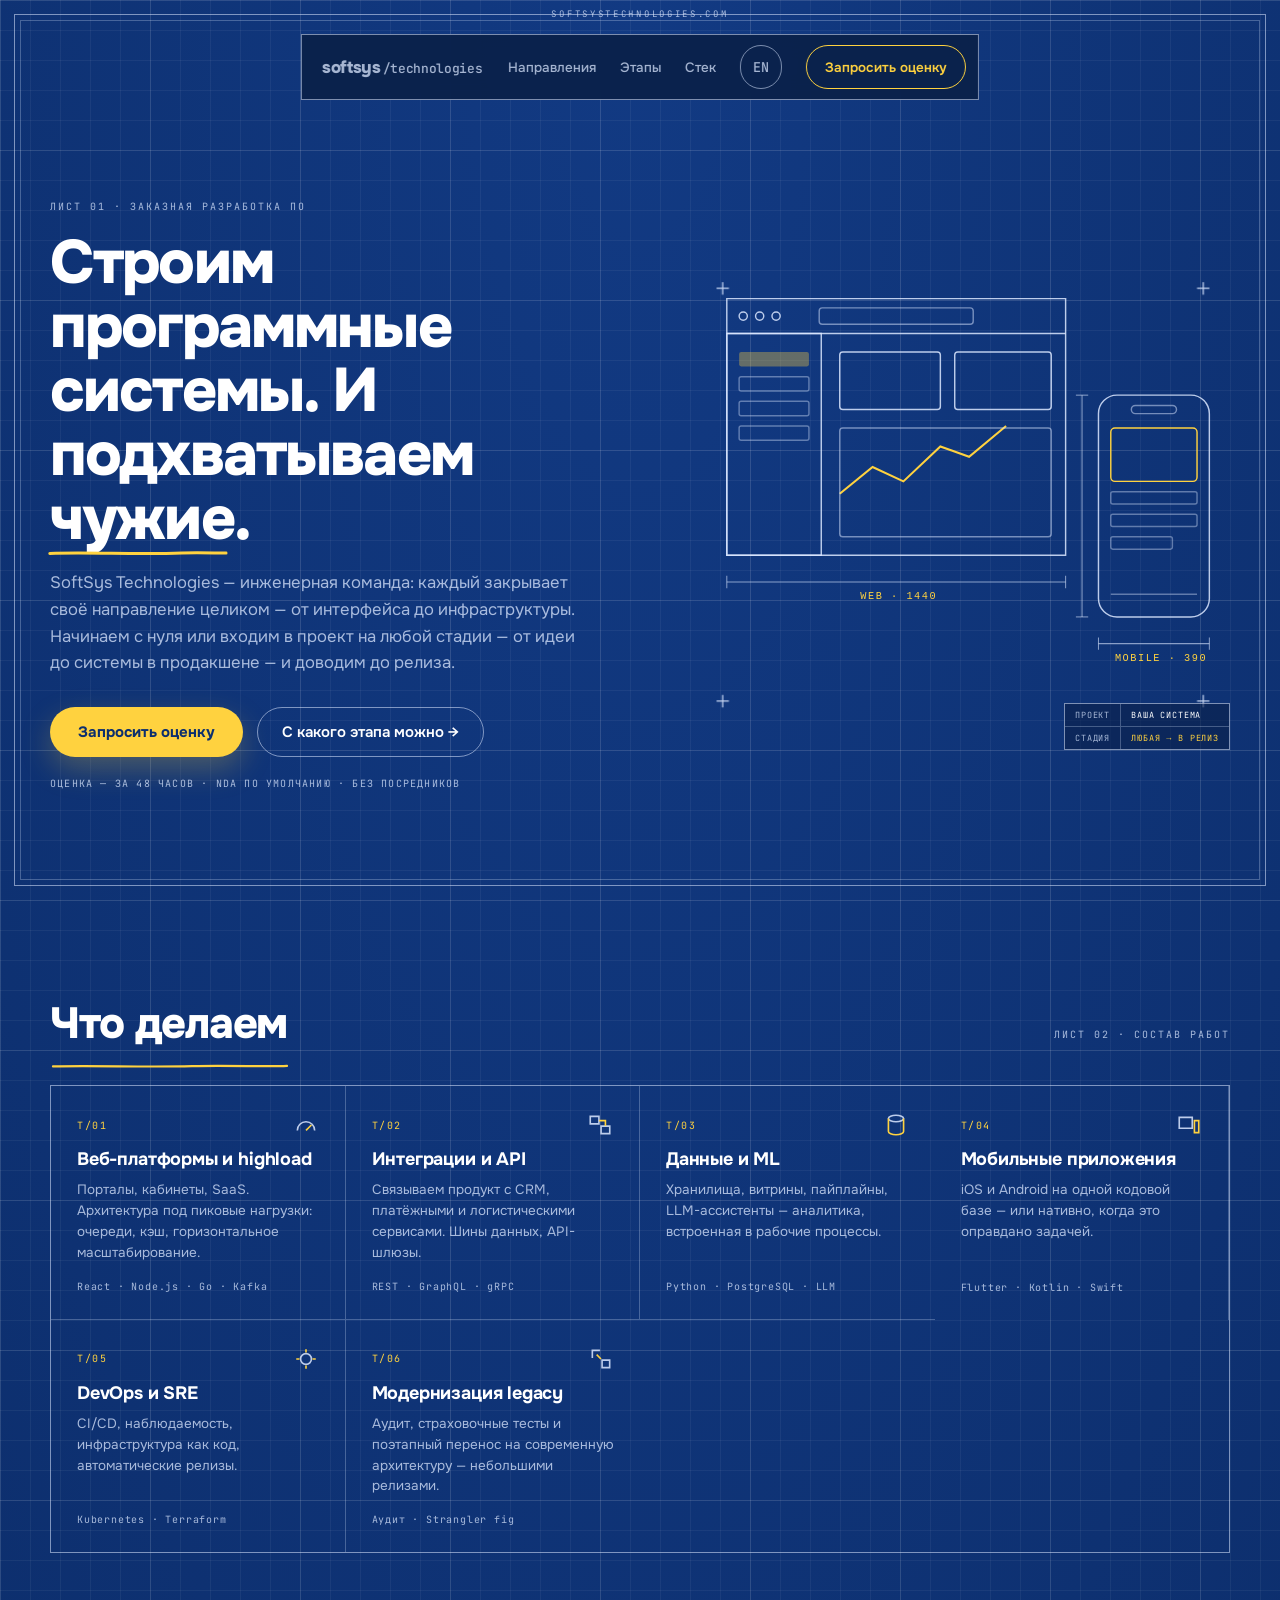
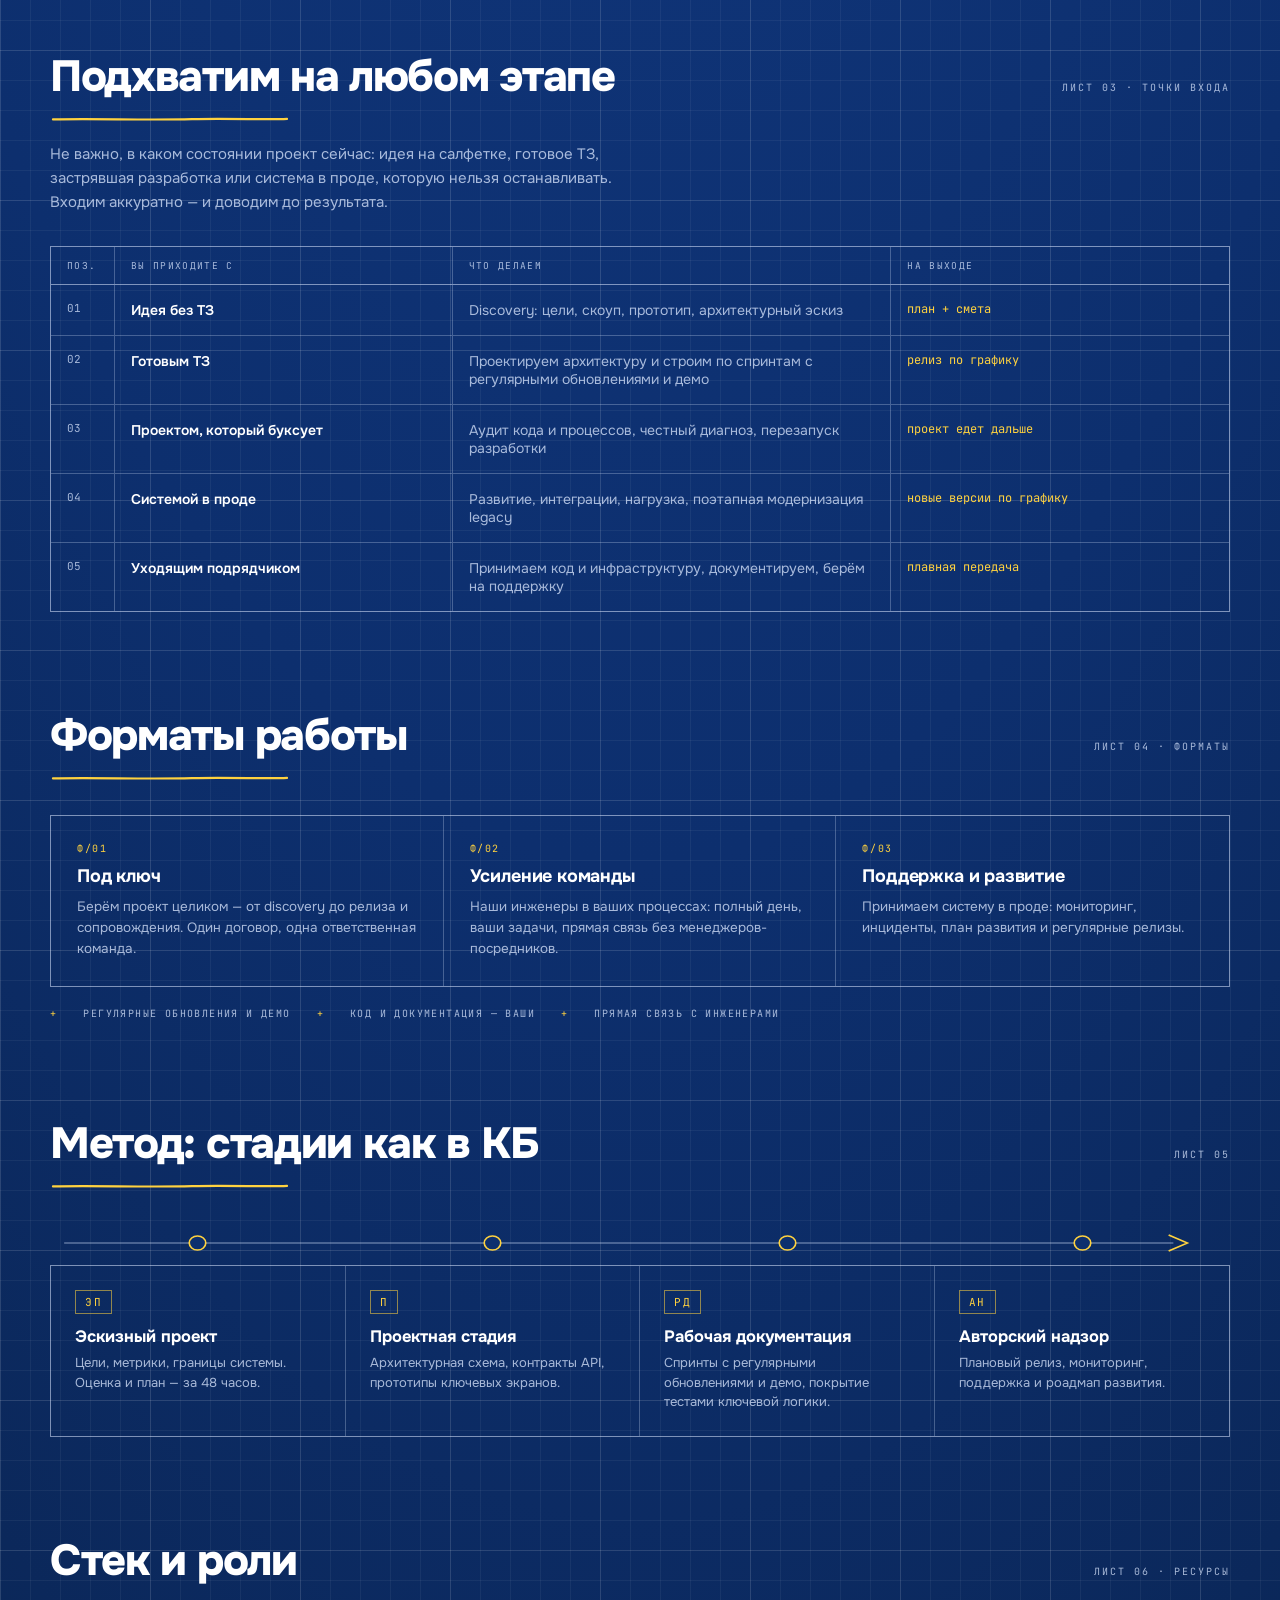
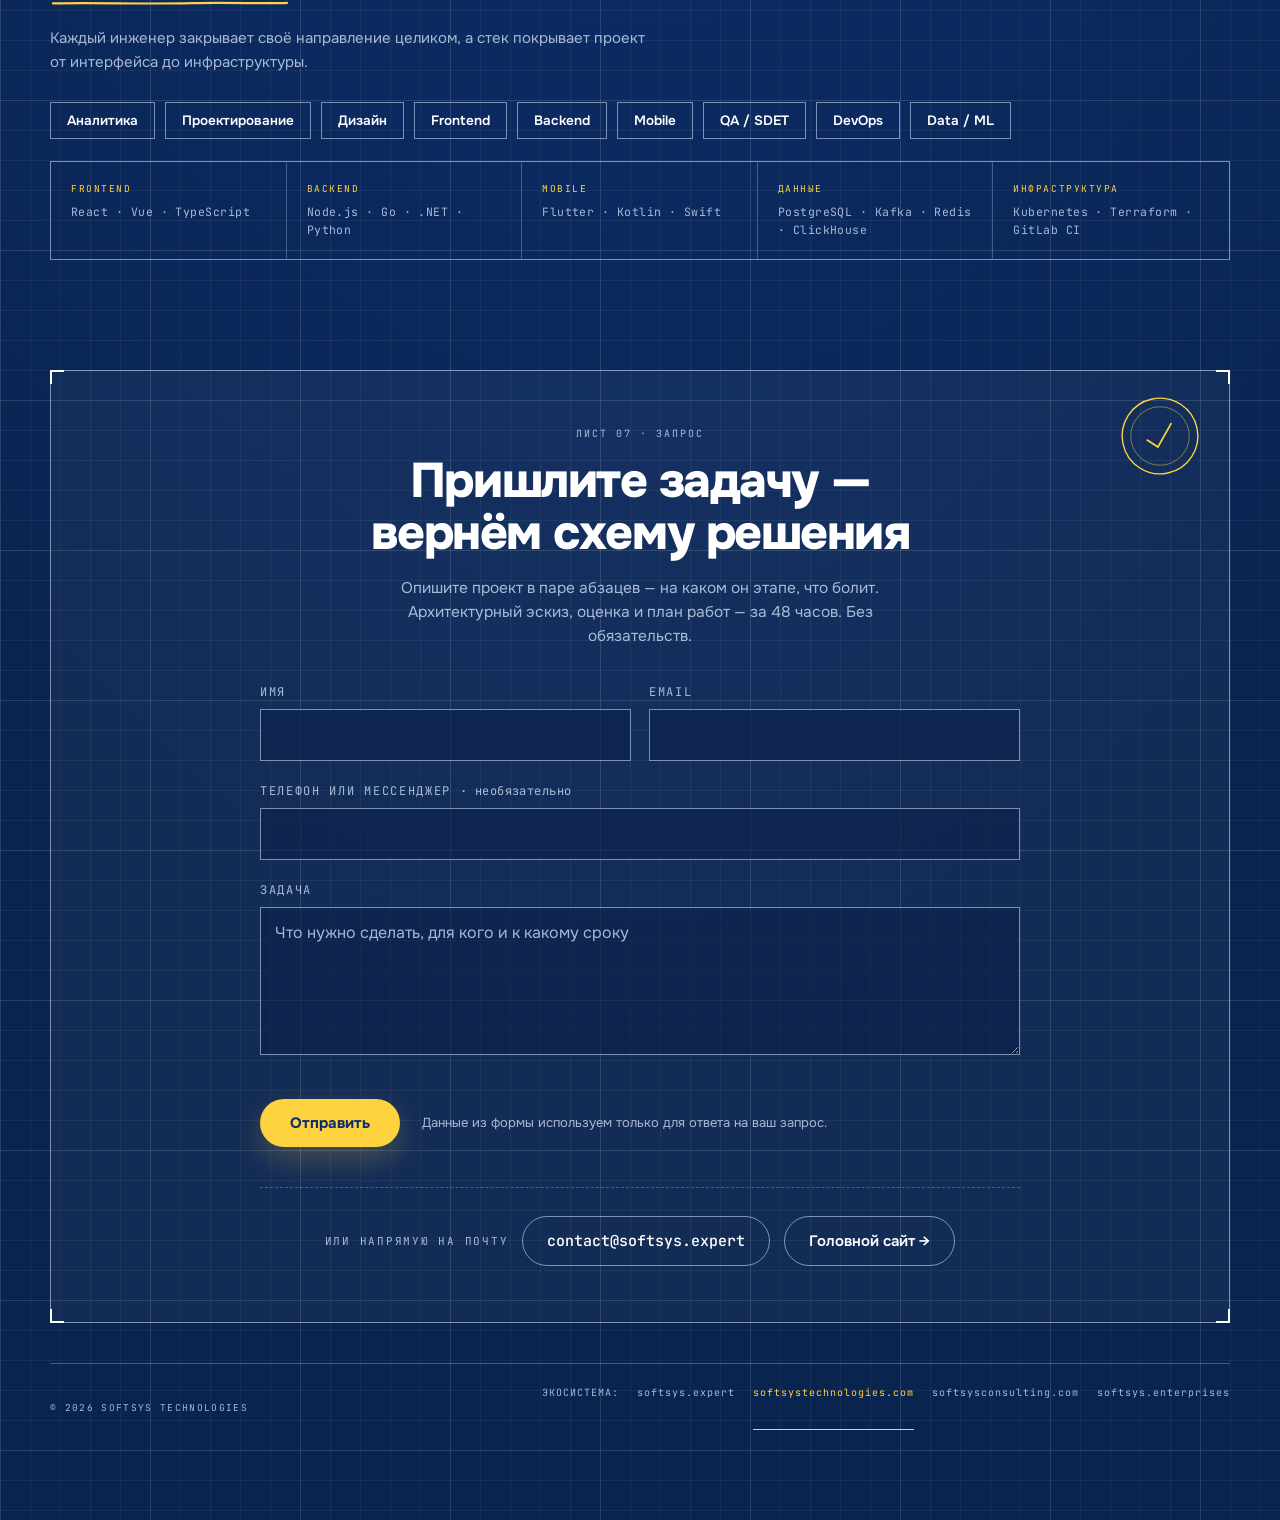
==== commit 9354d369: "chore: rebuild from softsys-technologies-landing a80e45d (contact form, web analytics)" ====
--- a/index.html
+++ b/index.html
@@ -5,7 +5,7 @@
 <meta name="viewport" content="width=device-width,initial-scale=1">
 <link rel="icon" type="image/svg+xml" href="/favicon.svg">
 <!--seo:start-->
-<title>Разработка программных систем — SoftSys Technologies</title>
+<title>Разработка и доработка ПО на заказ — SoftSys Technologies</title>
 <meta name="description" content="Веб-платформы, мобильные приложения, интеграции, данные и DevOps. Создаём системы с нуля и развиваем существующие проекты на любой стадии.">
 <meta name="robots" content="index,follow,max-image-preview:large">
 <link rel="canonical" href="https://softsystechnologies.com/">
@@ -15,7 +15,7 @@
 <meta name="theme-color" content="#0D2F6E">
 <meta property="og:type" content="website">
 <meta property="og:site_name" content="SoftSys Technologies">
-<meta property="og:title" content="Разработка программных систем — SoftSys Technologies">
+<meta property="og:title" content="Разработка и доработка ПО на заказ — SoftSys Technologies">
 <meta property="og:description" content="Веб-платформы, мобильные приложения, интеграции, данные и DevOps. Создаём системы с нуля и развиваем существующие проекты на любой стадии.">
 <meta property="og:url" content="https://softsystechnologies.com/">
 <meta property="og:locale" content="ru_RU">
@@ -24,14 +24,15 @@
 <meta property="og:image:height" content="630">
 <meta property="og:image:alt" content="SoftSys Technologies">
 <meta name="twitter:card" content="summary_large_image">
-<meta name="twitter:title" content="Разработка программных систем — SoftSys Technologies">
+<meta name="twitter:title" content="Разработка и доработка ПО на заказ — SoftSys Technologies">
 <meta name="twitter:description" content="Веб-платформы, мобильные приложения, интеграции, данные и DevOps. Создаём системы с нуля и развиваем существующие проекты на любой стадии.">
 <meta name="twitter:image" content="https://softsystechnologies.com/og-image.png">
-<script type="application/ld+json">{"@context":"https://schema.org","@graph":[{"@type":"Organization","@id":"https://softsystechnologies.com/#organization","name":"SoftSys Technologies","url":"https://softsystechnologies.com/","email":"contact@softsys.expert"},{"@type":"WebSite","@id":"https://softsystechnologies.com/#website","name":"SoftSys Technologies","url":"https://softsystechnologies.com/","inLanguage":["ru","en"],"publisher":{"@id":"https://softsystechnologies.com/#organization"}},{"@type":"WebPage","@id":"https://softsystechnologies.com/","url":"https://softsystechnologies.com/","name":"Разработка программных систем — SoftSys Technologies","description":"Веб-платформы, мобильные приложения, интеграции, данные и DevOps. Создаём системы с нуля и развиваем существующие проекты на любой стадии.","inLanguage":"ru","isPartOf":{"@id":"https://softsystechnologies.com/#website"},"about":{"@id":"https://softsystechnologies.com/#organization"}}]}</script><!--seo:end-->
-  <script type="module" crossorigin src="/assets/index-C2M-Ogcd.js"></script>
-  <link rel="stylesheet" crossorigin href="/assets/index-D1662glP.css">
+<script type="application/ld+json">{"@context":"https://schema.org","@graph":[{"@type":"Organization","@id":"https://softsystechnologies.com/#organization","name":"SoftSys Technologies","url":"https://softsystechnologies.com/","email":"contact@softsys.expert"},{"@type":"WebSite","@id":"https://softsystechnologies.com/#website","name":"SoftSys Technologies","url":"https://softsystechnologies.com/","inLanguage":["ru","en"],"publisher":{"@id":"https://softsystechnologies.com/#organization"}},{"@type":"WebPage","@id":"https://softsystechnologies.com/","url":"https://softsystechnologies.com/","name":"Разработка и доработка ПО на заказ — SoftSys Technologies","description":"Веб-платформы, мобильные приложения, интеграции, данные и DevOps. Создаём системы с нуля и развиваем существующие проекты на любой стадии.","inLanguage":"ru","isPartOf":{"@id":"https://softsystechnologies.com/#website"},"about":{"@id":"https://softsystechnologies.com/#organization"}}]}</script><!--seo:end-->
+  <script type="module" crossorigin src="/assets/index-DaXtzLMZ.js"></script>
+  <link rel="stylesheet" crossorigin href="/assets/index-CVE8sRyP.css">
 </head>
 <body>
-<div id="app"><!--[--><a class="skip-link" href="#main">К содержанию</a><header class="site-header"><nav class="site-nav" aria-label="Основная навигация"><a class="brand" href="#top">softsys<span>/technologies</span></a><button class="menu-toggle" type="button" aria-label="Меню" aria-expanded="false" aria-controls="primary-menu"><span></span><span></span></button><div id="primary-menu" class="nav-links"><a href="#services">Направления</a><a href="#stages">Этапы</a><a href="#stack">Стек</a><a class="language-link" href="en/" hreflang="en">EN</a><a class="nav-cta" href="#contact">Запросить оценку</a></div></nav></header><main id="main"><div class="d1 d2 frame-decoration" aria-hidden="true"></div><div class="d3 frame-decoration" aria-hidden="true">SOFTSYSTECHNOLOGIES.COM</div><section data-draw-scope data-draw class="page-section hero d14" id="top"><div class="responsive-grid hero-grid d15"><div><div class="reveal d16">ЛИСТ 01 · ЗАКАЗНАЯ РАЗРАБОТКА ПО</div><h1 class="reveal d17">Строим программные системы. И подхватываем <span class="d18">чужие<svg viewBox="0 0 200 16" preserveAspectRatio="none" fill="none" aria-hidden="true" focusable="false" class="d19"><path d="M4 9.4 C 48 8.1, 100 10.6, 148 9 C 172 8.2, 190 9.5, 196 9" stroke="#FFD23F" stroke-width="3" stroke-linecap="round" stroke-dasharray="200" stroke-dashoffset="200" class="d20"></path></svg></span>.</h1><p class="reveal d21">SoftSys Technologies — инженерная команда: каждый закрывает своё направление целиком — от интерфейса до инфраструктуры. Начинаем с нуля или входим в проект на любой стадии — от идеи до системы в продакшене — и доводим до релиза.</p><div class="actions reveal d22"><a href="#contact" class="d23 d24">Запросить оценку</a><a href="#stages" class="d25 d26">С какого этапа можно →</a></div><div class="reveal d27">ОЦЕНКА — ЗА 48 ЧАСОВ · NDA ПО УМОЛЧАНИЮ · БЕЗ ПОСРЕДНИКОВ</div></div><div class="reveal d28"><svg viewBox="0 0 520 430" fill="none" aria-hidden="true" focusable="false" class="d29"><g stroke="rgba(220,232,255,.85)" stroke-width="1.4"><rect x="30" y="24" width="330" height="250" stroke-dasharray="1200" stroke-dashoffset="1200" class="d30"></rect><line x1="30" y1="58" x2="360" y2="58" stroke-dasharray="330" stroke-dashoffset="330" class="d31"></line><circle cx="46" cy="41" r="4" stroke-dasharray="26" stroke-dashoffset="26" class="d32"></circle><circle cx="62" cy="41" r="4" stroke-dasharray="26" stroke-dashoffset="26" class="d33"></circle><circle cx="78" cy="41" r="4" stroke-dasharray="26" stroke-dashoffset="26" class="d34"></circle><rect x="120" y="33" width="150" height="16" rx="3" stroke="rgba(220,232,255,.5)" stroke-dasharray="340" stroke-dashoffset="340" class="d35"></rect><rect x="30" y="58" width="92" height="216" stroke-dasharray="620" stroke-dashoffset="620" class="d36"></rect><rect x="42" y="76" width="68" height="14" rx="2" fill="rgba(255,210,63,.35)" stroke="none"></rect><rect x="42" y="100" width="68" height="14" rx="2" stroke="rgba(220,232,255,.4)" stroke-dasharray="170" stroke-dashoffset="170" class="d37"></rect><rect x="42" y="124" width="68" height="14" rx="2" stroke="rgba(220,232,255,.4)" stroke-dasharray="170" stroke-dashoffset="170" class="d38"></rect><rect x="42" y="148" width="68" height="14" rx="2" stroke="rgba(220,232,255,.4)" stroke-dasharray="170" stroke-dashoffset="170" class="d39"></rect><rect x="140" y="76" width="98" height="56" rx="3" stroke-dasharray="310" stroke-dashoffset="310" class="d40"></rect><rect x="252" y="76" width="94" height="56" rx="3" stroke-dasharray="310" stroke-dashoffset="310" class="d41"></rect><path d="M140 214 l32 -26 l30 14 l36 -34 l28 10 l36 -30" stroke-width="2" stroke-dasharray="260" stroke-dashoffset="260" class="d42"></path><rect x="140" y="150" width="206" height="106" rx="3" stroke="rgba(220,232,255,.5)" stroke-dasharray="630" stroke-dashoffset="630" class="d43"></rect></g><g stroke="rgba(220,232,255,.85)" stroke-width="1.4"><rect x="392" y="118" width="108" height="216" rx="18" stroke-dasharray="700" stroke-dashoffset="700" class="d44"></rect><rect x="424" y="128" width="44" height="8" rx="4" stroke="rgba(220,232,255,.5)" stroke-dasharray="110" stroke-dashoffset="110" class="d45"></rect><rect x="404" y="150" width="84" height="52" rx="4" stroke-dasharray="280" stroke-dashoffset="280" class="d46"></rect><rect x="404" y="212" width="84" height="12" rx="2" stroke="rgba(220,232,255,.4)" stroke-dasharray="200" stroke-dashoffset="200" class="d47"></rect><rect x="404" y="234" width="84" height="12" rx="2" stroke="rgba(220,232,255,.4)" stroke-dasharray="200" stroke-dashoffset="200" class="d48"></rect><rect x="404" y="256" width="60" height="12" rx="2" stroke="rgba(220,232,255,.4)" stroke-dasharray="150" stroke-dashoffset="150" class="d49"></rect><line x1="404" y1="312" x2="488" y2="312" stroke="rgba(220,232,255,.4)" stroke-dasharray="84" stroke-dashoffset="84" class="d50"></line></g><g stroke="rgba(220,232,255,.6)" stroke-width="1"><line x1="30" y1="300" x2="360" y2="300" stroke-dasharray="330" stroke-dashoffset="330" class="d51"></line><line x1="30" y1="294" x2="30" y2="306"></line><line x1="360" y1="294" x2="360" y2="306"></line><line x1="392" y1="360" x2="500" y2="360" stroke-dasharray="108" stroke-dashoffset="108" class="d52"></line><line x1="392" y1="354" x2="392" y2="366"></line><line x1="500" y1="354" x2="500" y2="366"></line><line x1="376" y1="118" x2="376" y2="334" stroke-dasharray="216" stroke-dashoffset="216" class="d53"></line><line x1="370" y1="118" x2="382" y2="118"></line><line x1="370" y1="334" x2="382" y2="334"></line></g><g fill="#FFD23F" font-family="JetBrains Mono,monospace" font-size="10" letter-spacing="1.5"><text x="160" y="317" opacity="0" class="d54">WEB · 1440</text><text x="408" y="377" opacity="0" class="d55">MOBILE · 390</text></g><g stroke="rgba(220,232,255,.9)" stroke-width="1.2"><path d="M20 14 h12 M26 8 v12"></path><path d="M488 14 h12 M494 8 v12"></path><path d="M20 416 h12 M26 410 v12"></path><path d="M488 416 h12 M494 410 v12"></path></g></svg><div class="responsive-grid d56"><span class="d57">ПРОЕКТ</span><span class="d58">ВАША СИСТЕМА</span><span class="d59">СТАДИЯ</span><span class="d60">ЛЮБАЯ → В РЕЛИЗ</span></div></div></div></section><section data-draw-scope data-draw id="services" class="page-section d61"><div class="d62"><div class="d63"><div><h2 class="d64">Что делаем</h2><svg viewBox="0 0 240 12" fill="none" aria-hidden="true" focusable="false" class="d65"><path d="M3 7.4 C 45 6.3, 95 8.4, 142 7.1 C 182 6.1, 216 8, 237 6.9" stroke="#FFD23F" stroke-width="2.2" stroke-linecap="round" stroke-dasharray="240" stroke-dashoffset="240" class="d66"></path></svg></div><span class="d67">ЛИСТ 02 · СОСТАВ РАБОТ</span></div><div class="responsive-grid d68"><div class="reveal d69 d70"><div class="d71"><span class="d72">Т/01</span><svg viewBox="0 0 24 24" fill="none" stroke="rgba(220,232,255,.85)" stroke-width="1.5" aria-hidden="true" focusable="false" class="d73"><path d="M4 17a8 8 0 0 1 16 0" stroke-dasharray="100" stroke-dashoffset="100" class="d74"></path><path d="M12 17l5-5" stroke-dasharray="30" stroke-dashoffset="30" class="d75"></path></svg></div><h3 class="d76">Веб-платформы и highload</h3><p class="d77">Порталы, кабинеты, SaaS. Архитектура под пиковые нагрузки: очереди, кэш, горизонтальное масштабирование.</p><span class="d78">React · Node.js · Go · Kafka</span></div><div class="reveal d79 d80"><div class="d81"><span class="d82">Т/02</span><svg viewBox="0 0 24 24" fill="none" stroke="rgba(220,232,255,.85)" stroke-width="1.5" aria-hidden="true" focusable="false" class="d83"><path d="M3 4h8v7H3z" stroke-dasharray="60" stroke-dashoffset="60" class="d84"></path><path d="M13 13h8v7h-8z" stroke-dasharray="60" stroke-dashoffset="60" class="d85"></path><path d="M11 8h6v5" stroke-dasharray="30" stroke-dashoffset="30" class="d86"></path></svg></div><h3 class="d87">Интеграции и API</h3><p class="d88">Связываем продукт с CRM, платёжными и логистическими сервисами. Шины данных, API-шлюзы.</p><span class="d89">REST · GraphQL · gRPC</span></div><div class="reveal d90 d91"><div class="d92"><span class="d93">Т/03</span><svg viewBox="0 0 24 24" fill="none" stroke="rgba(220,232,255,.85)" stroke-width="1.5" aria-hidden="true" focusable="false" class="d94"><path d="M5 6c0-1.7 3.1-3 7-3s7 1.3 7 3-3.1 3-7 3-7-1.3-7-3z" stroke-dasharray="60" stroke-dashoffset="60" class="d95"></path><path d="M5 6v12c0 1.7 3.1 3 7 3s7-1.3 7-3V6" stroke-dasharray="70" stroke-dashoffset="70" class="d96"></path></svg></div><h3 class="d97">Данные и ML</h3><p class="d98">Хранилища, витрины, пайплайны, LLM-ассистенты — аналитика, встроенная в рабочие процессы.</p><span class="d99">Python · PostgreSQL · LLM</span></div><div class="reveal d100 d101"><div class="d102"><span class="d103">Т/04</span><svg viewBox="0 0 24 24" fill="none" stroke="rgba(220,232,255,.85)" stroke-width="1.5" aria-hidden="true" focusable="false" class="d104"><path d="M3 5h12v10H3z" stroke-dasharray="80" stroke-dashoffset="80" class="d105"></path><path d="M17 8h4v11h-4z" stroke-dasharray="60" stroke-dashoffset="60" class="d106"></path></svg></div><h3 class="d107">Мобильные приложения</h3><p class="d108">iOS и Android на одной кодовой базе — или нативно, когда это оправдано задачей.</p><span class="d109">Flutter · Kotlin · Swift</span></div><div class="reveal d110 d111"><div class="d112"><span class="d113">Т/05</span><svg viewBox="0 0 24 24" fill="none" stroke="rgba(220,232,255,.85)" stroke-width="1.5" aria-hidden="true" focusable="false" class="d114"><circle cx="12" cy="12" r="5" stroke-dasharray="35" stroke-dashoffset="35" class="d115"></circle><path d="M12 3v3M12 18v3M3 12h3M18 12h3" stroke-dasharray="40" stroke-dashoffset="40" class="d116"></path></svg></div><h3 class="d117">DevOps и SRE</h3><p class="d118">CI/CD, наблюдаемость, инфраструктура как код, релизы без простоя.</p><span class="d119">Kubernetes · Terraform</span></div><div class="reveal d120 d121"><div class="d122"><span class="d123">Т/06</span><svg viewBox="0 0 24 24" fill="none" stroke="rgba(220,232,255,.85)" stroke-width="1.5" aria-hidden="true" focusable="false" class="d124"><path d="M4 11V4h7" stroke-dasharray="30" stroke-dashoffset="30" class="d125"></path><path d="M13 13h7v7h-7z" stroke-dasharray="60" stroke-dashoffset="60" class="d126"></path><path d="M8 8l4 4" stroke-dasharray="12" stroke-dashoffset="12" class="d127"></path></svg></div><h3 class="d128">Модернизация legacy</h3><p class="d129">Аудит, страховочные тесты и поэтапный перенос на современную архитектуру — без остановки бизнеса.</p><span class="d130">Аудит · Strangler fig</span></div></div></div></section><section data-draw-scope data-draw id="stages" class="page-section d131"><div class="d132"><div class="d133"><div><h2 class="d134">Подхватим на любом этапе</h2><svg viewBox="0 0 240 12" fill="none" aria-hidden="true" focusable="false" class="d135"><path d="M3 7.4 C 45 6.3, 95 8.4, 142 7.1 C 182 6.1, 216 8, 237 6.9" stroke="#FFD23F" stroke-width="2.2" stroke-linecap="round" stroke-dasharray="240" stroke-dashoffset="240" class="d136"></path></svg></div><span class="d137">ЛИСТ 03 · ТОЧКИ ВХОДА</span></div><p class="d138">Не важно, в каком состоянии проект сейчас: идея на салфетке, готовое ТЗ, застрявшая разработка или система в проде, которую нельзя останавливать. Входим аккуратно — и доводим до результата.</p><div class="d139"><div class="responsive-grid stage-head d140"><span class="d141">ПОЗ.</span><span class="d142">ВЫ ПРИХОДИТЕ С</span><span class="d143">ЧТО ДЕЛАЕМ</span><span class="d144">НА ВЫХОДЕ</span></div><div class="responsive-grid stage-row reveal d145 d146"><span class="d147">01</span><span data-label="ВЫ ПРИХОДИТЕ С" class="d148">Идея без ТЗ</span><span data-label="ЧТО ДЕЛАЕМ" class="d149">Discovery: цели, скоуп, прототип, архитектурный эскиз</span><span data-label="НА ВЫХОДЕ" class="d150">план + смета</span></div><div class="responsive-grid stage-row reveal d151 d152"><span class="d153">02</span><span data-label="ВЫ ПРИХОДИТЕ С" class="d154">Готовым ТЗ</span><span data-label="ЧТО ДЕЛАЕМ" class="d155">Проектируем архитектуру и строим по спринтам с демо каждую неделю</span><span data-label="НА ВЫХОДЕ" class="d156">релиз по графику</span></div><div class="responsive-grid stage-row reveal d157 d158"><span class="d159">03</span><span data-label="ВЫ ПРИХОДИТЕ С" class="d160">Проектом, который буксует</span><span data-label="ЧТО ДЕЛАЕМ" class="d161">Аудит кода и процессов, честный диагноз, перезапуск разработки</span><span data-label="НА ВЫХОДЕ" class="d162">проект едет дальше</span></div><div class="responsive-grid stage-row reveal d163 d164"><span class="d165">04</span><span data-label="ВЫ ПРИХОДИТЕ С" class="d166">Системой в проде</span><span data-label="ЧТО ДЕЛАЕМ" class="d167">Развитие, интеграции, нагрузка, модернизация legacy без остановки</span><span data-label="НА ВЫХОДЕ" class="d168">новые версии без простоя</span></div><div class="responsive-grid stage-row reveal d169 d170"><span class="d171">05</span><span data-label="ВЫ ПРИХОДИТЕ С" class="d172">Уходящим подрядчиком</span><span data-label="ЧТО ДЕЛАЕМ" class="d173">Принимаем код и инфраструктуру, документируем, берём на поддержку</span><span data-label="НА ВЫХОДЕ" class="d174">плавная передача</span></div></div></div></section><section data-draw-scope data-draw id="formats" class="page-section d175"><div class="d176"><div class="d177"><div><h2 class="d178">Форматы работы</h2><svg viewBox="0 0 240 12" fill="none" aria-hidden="true" focusable="false" class="d179"><path d="M3 7.4 C 45 6.3, 95 8.4, 142 7.1 C 182 6.1, 216 8, 237 6.9" stroke="#FFD23F" stroke-width="2.2" stroke-linecap="round" stroke-dasharray="240" stroke-dashoffset="240" class="d180"></path></svg></div><span class="d181">ЛИСТ 04 · ФОРМАТЫ</span></div><div class="responsive-grid d182"><div class="reveal d183 d184"><span class="d185">Ф/01</span><h3 class="d186">Под ключ</h3><p class="d187">Берём проект целиком — от discovery до релиза и сопровождения. Один договор, одна ответственная команда.</p></div><div class="reveal d188 d189"><span class="d190">Ф/02</span><h3 class="d191">Усиление команды</h3><p class="d192">Наши инженеры в ваших процессах: полный день, ваши задачи, прямая связь без менеджеров-посредников.</p></div><div class="reveal d193 d194"><span class="d195">Ф/03</span><h3 class="d196">Поддержка и развитие</h3><p class="d197">Принимаем систему в проде: мониторинг, инциденты, план развития и регулярные релизы.</p></div></div><div class="reveal d198"><span class="d199">+</span><span>ДЕМО КАЖДУЮ НЕДЕЛЮ</span><span class="d200">+</span><span>КОД И ДОКУМЕНТАЦИЯ — ВАШИ</span><span class="d201">+</span><span>ПРЯМАЯ СВЯЗЬ С ИНЖЕНЕРАМИ</span></div></div></section><section data-draw-scope data-draw id="method" class="page-section d202"><div class="d203"><div class="d204"><div><h2 class="d205">Метод: стадии как в КБ</h2><svg viewBox="0 0 240 12" fill="none" aria-hidden="true" focusable="false" class="d206"><path d="M3 7.4 C 45 6.3, 95 8.4, 142 7.1 C 182 6.1, 216 8, 237 6.9" stroke="#FFD23F" stroke-width="2.2" stroke-linecap="round" stroke-dasharray="240" stroke-dashoffset="240" class="d207"></path></svg></div><span class="d208">ЛИСТ 05</span></div><svg viewBox="0 0 1000 44" preserveAspectRatio="none" fill="none" aria-hidden="true" focusable="false" class="d209"><path d="M12 22 H952" stroke="rgba(220,232,255,.6)" stroke-width="1.2" stroke-dasharray="940" stroke-dashoffset="940" class="d210"></path><path d="M948 14 l16 8 -16 8" stroke="#FFD23F" stroke-width="1.4" stroke-dasharray="40" stroke-dashoffset="40" class="d211"></path><circle cx="125" cy="22" r="7" stroke="#FFD23F" stroke-width="1.4" fill="#0D2F6E" stroke-dasharray="44" stroke-dashoffset="44" class="d212"></circle><circle cx="375" cy="22" r="7" stroke="#FFD23F" stroke-width="1.4" fill="#0D2F6E" stroke-dasharray="44" stroke-dashoffset="44" class="d213"></circle><circle cx="625" cy="22" r="7" stroke="#FFD23F" stroke-width="1.4" fill="#0D2F6E" stroke-dasharray="44" stroke-dashoffset="44" class="d214"></circle><circle cx="875" cy="22" r="7" stroke="#FFD23F" stroke-width="1.4" fill="#0D2F6E" stroke-dasharray="44" stroke-dashoffset="44" class="d215"></circle></svg><div class="responsive-grid d216"><div class="reveal d217"><div class="d218">ЭП</div><b class="d219">Эскизный проект</b><p class="d220">Цели, метрики, границы системы. Оценка и план — за 48 часов.</p></div><div class="reveal d221"><div class="d222">П</div><b class="d223">Проектная стадия</b><p class="d224">Архитектурная схема, контракты API, прототипы ключевых экранов.</p></div><div class="reveal d225"><div class="d226">РД</div><b class="d227">Рабочая документация</b><p class="d228">Спринты с демо каждую неделю, покрытие тестами ключевой логики.</p></div><div class="reveal d229"><div class="d230">АН</div><b class="d231">Авторский надзор</b><p class="d232">Релиз без простоя, мониторинг, поддержка и роадмап развития.</p></div></div></div></section><section data-draw-scope data-draw id="stack" class="page-section d233"><div class="d234"><div class="d235"><div><h2 class="d236">Стек и роли</h2><svg viewBox="0 0 240 12" fill="none" aria-hidden="true" focusable="false" class="d237"><path d="M3 7.4 C 45 6.3, 95 8.4, 142 7.1 C 182 6.1, 216 8, 237 6.9" stroke="#FFD23F" stroke-width="2.2" stroke-linecap="round" stroke-dasharray="240" stroke-dashoffset="240" class="d238"></path></svg></div><span class="d239">ЛИСТ 06 · РЕСУРСЫ</span></div><p class="d240">Каждый инженер закрывает своё направление целиком, а стек покрывает проект от интерфейса до инфраструктуры.</p><div class="reveal d241"><span class="d242">Аналитика</span><span class="d243">Проектирование</span><span class="d244">Дизайн</span><span class="d245">Frontend</span><span class="d246">Backend</span><span class="d247">Mobile</span><span class="d248">QA / SDET</span><span class="d249">DevOps</span><span class="d250">Data / ML</span></div><div class="responsive-grid d251"><div class="reveal d252"><div class="d253">FRONTEND</div><div class="d254">React · Vue · TypeScript</div></div><div class="reveal d255"><div class="d256">BACKEND</div><div class="d257">Node.js · Go · .NET · Python</div></div><div class="reveal d258"><div class="d259">MOBILE</div><div class="d260">Flutter · Kotlin · Swift</div></div><div class="reveal d261"><div class="d262">ДАННЫЕ</div><div class="d263">PostgreSQL · Kafka · Redis · ClickHouse</div></div><div class="reveal d264"><div class="d265">ИНФРАСТРУКТУРА</div><div class="d266">Kubernetes · Terraform · GitLab CI</div></div></div></div></section><section data-draw-scope data-draw id="contact" class="page-section d267"><div class="d268"><div class="d269"></div><div class="d270"></div><div class="d271"></div><div class="d272"></div><svg viewBox="0 0 100 100" fill="none" aria-hidden="true" focusable="false" class="d273"><circle cx="50" cy="50" r="44" stroke="#FFD23F" stroke-width="1.6" stroke-dasharray="277" stroke-dashoffset="277" class="d274"></circle><circle cx="50" cy="50" r="34" stroke="rgba(255,210,63,.5)" stroke-width="1" stroke-dasharray="214" stroke-dashoffset="214" class="d275"></circle><path d="M34 51 l11 11 l21 -24" stroke="#FFD23F" stroke-width="2" stroke-dasharray="50" stroke-dashoffset="50" class="d276"></path></svg><div class="d277">ЛИСТ 07 · ЗАПРОС</div><h2 class="d278">Пришлите задачу — вернём схему решения</h2><p class="d279">Опишите проект в паре абзацев — на каком он этапе, что болит. Архитектурный эскиз, оценка и план работ — за 48 часов. Без обязательств.</p><div class="actions d280"><a href="mailto:contact@softsys.expert" class="d281 d282">contact@softsys.expert</a><a href="https://softsys.expert" class="d283 d284">Головной сайт →</a></div></div><div class="d285"><div class="d286">© 2026 SOFTSYS TECHNOLOGIES</div><div class="actions d287"><span class="d288">ЭКОСИСТЕМА:</span><a href="https://softsys.expert">softsys.expert</a><span class="d289">softsystechnologies.com</span><a href="https://softsysconsulting.com">softsysconsulting.com</a><a href="https://softsys.enterprises">softsys.enterprises</a></div></div></section></main><!--]--></div>
+<div id="app"><!--[--><a class="skip-link" href="#main">К содержанию</a><header class="site-header"><nav class="site-nav" aria-label="Основная навигация"><a class="brand" href="#top">softsys<span>/technologies</span></a><button class="menu-toggle" type="button" aria-label="Меню" aria-expanded="false" aria-controls="primary-menu"><span></span><span></span></button><div id="primary-menu" class="nav-links"><a href="#services">Направления</a><a href="#stages">Этапы</a><a href="#stack">Стек</a><a class="language-link" href="en/" hreflang="en">EN</a><a class="nav-cta" href="#contact">Запросить оценку</a></div></nav></header><main id="main"><div class="d1 d2 frame-decoration" aria-hidden="true"></div><div class="d3 frame-decoration" aria-hidden="true"> SOFTSYSTECHNOLOGIES.COM </div><section id="top" data-draw-scope data-draw class="page-section hero d14"><div class="responsive-grid hero-grid d15"><div><div class="reveal d16">ЛИСТ 01 · ЗАКАЗНАЯ РАЗРАБОТКА ПО</div><h1 class="reveal d17">Строим программные системы. И подхватываем <span class="d18">чужие<svg viewBox="0 0 200 16" preserveAspectRatio="none" fill="none" aria-hidden="true" focusable="false" class="d19"><path d="M4 9.4 C 48 8.1, 100 10.6, 148 9 C 172 8.2, 190 9.5, 196 9" stroke="#FFD23F" stroke-width="3" stroke-linecap="round" stroke-dasharray="200" stroke-dashoffset="200" class="d20"></path></svg></span>. </h1><p class="reveal d21">SoftSys Technologies — инженерная команда: каждый закрывает своё направление целиком — от интерфейса до инфраструктуры. Начинаем с нуля или входим в проект на любой стадии — от идеи до системы в продакшене — и доводим до релиза.</p><div class="actions reveal d22"><a href="#contact" class="d23 d24">Запросить оценку</a><a href="#stages" class="d25 d26">С какого этапа можно →</a></div><div class="reveal d27">ОЦЕНКА — ЗА 48 ЧАСОВ · NDA ПО УМОЛЧАНИЮ · БЕЗ ПОСРЕДНИКОВ</div></div><div class="reveal d28"><svg viewBox="0 0 520 430" fill="none" aria-hidden="true" focusable="false" class="d29"><g stroke="rgba(220,232,255,.85)" stroke-width="1.4"><rect x="30" y="24" width="330" height="250" stroke-dasharray="1200" stroke-dashoffset="1200" class="d30"></rect><line x1="30" y1="58" x2="360" y2="58" stroke-dasharray="330" stroke-dashoffset="330" class="d31"></line><circle cx="46" cy="41" r="4" stroke-dasharray="26" stroke-dashoffset="26" class="d32"></circle><circle cx="62" cy="41" r="4" stroke-dasharray="26" stroke-dashoffset="26" class="d33"></circle><circle cx="78" cy="41" r="4" stroke-dasharray="26" stroke-dashoffset="26" class="d34"></circle><rect x="120" y="33" width="150" height="16" rx="3" stroke="rgba(220,232,255,.5)" stroke-dasharray="340" stroke-dashoffset="340" class="d35"></rect><rect x="30" y="58" width="92" height="216" stroke-dasharray="620" stroke-dashoffset="620" class="d36"></rect><rect x="42" y="76" width="68" height="14" rx="2" fill="rgba(255,210,63,.35)" stroke="none"></rect><rect x="42" y="100" width="68" height="14" rx="2" stroke="rgba(220,232,255,.4)" stroke-dasharray="170" stroke-dashoffset="170" class="d37"></rect><rect x="42" y="124" width="68" height="14" rx="2" stroke="rgba(220,232,255,.4)" stroke-dasharray="170" stroke-dashoffset="170" class="d38"></rect><rect x="42" y="148" width="68" height="14" rx="2" stroke="rgba(220,232,255,.4)" stroke-dasharray="170" stroke-dashoffset="170" class="d39"></rect><rect x="140" y="76" width="98" height="56" rx="3" stroke-dasharray="310" stroke-dashoffset="310" class="d40"></rect><rect x="252" y="76" width="94" height="56" rx="3" stroke-dasharray="310" stroke-dashoffset="310" class="d41"></rect><path d="M140 214 l32 -26 l30 14 l36 -34 l28 10 l36 -30" stroke-width="2" stroke-dasharray="260" stroke-dashoffset="260" class="d42"></path><rect x="140" y="150" width="206" height="106" rx="3" stroke="rgba(220,232,255,.5)" stroke-dasharray="630" stroke-dashoffset="630" class="d43"></rect></g><g stroke="rgba(220,232,255,.85)" stroke-width="1.4"><rect x="392" y="118" width="108" height="216" rx="18" stroke-dasharray="700" stroke-dashoffset="700" class="d44"></rect><rect x="424" y="128" width="44" height="8" rx="4" stroke="rgba(220,232,255,.5)" stroke-dasharray="110" stroke-dashoffset="110" class="d45"></rect><rect x="404" y="150" width="84" height="52" rx="4" stroke-dasharray="280" stroke-dashoffset="280" class="d46"></rect><rect x="404" y="212" width="84" height="12" rx="2" stroke="rgba(220,232,255,.4)" stroke-dasharray="200" stroke-dashoffset="200" class="d47"></rect><rect x="404" y="234" width="84" height="12" rx="2" stroke="rgba(220,232,255,.4)" stroke-dasharray="200" stroke-dashoffset="200" class="d48"></rect><rect x="404" y="256" width="60" height="12" rx="2" stroke="rgba(220,232,255,.4)" stroke-dasharray="150" stroke-dashoffset="150" class="d49"></rect><line x1="404" y1="312" x2="488" y2="312" stroke="rgba(220,232,255,.4)" stroke-dasharray="84" stroke-dashoffset="84" class="d50"></line></g><g stroke="rgba(220,232,255,.6)" stroke-width="1"><line x1="30" y1="300" x2="360" y2="300" stroke-dasharray="330" stroke-dashoffset="330" class="d51"></line><line x1="30" y1="294" x2="30" y2="306"></line><line x1="360" y1="294" x2="360" y2="306"></line><line x1="392" y1="360" x2="500" y2="360" stroke-dasharray="108" stroke-dashoffset="108" class="d52"></line><line x1="392" y1="354" x2="392" y2="366"></line><line x1="500" y1="354" x2="500" y2="366"></line><line x1="376" y1="118" x2="376" y2="334" stroke-dasharray="216" stroke-dashoffset="216" class="d53"></line><line x1="370" y1="118" x2="382" y2="118"></line><line x1="370" y1="334" x2="382" y2="334"></line></g><g fill="#FFD23F" font-family="JetBrains Mono,monospace" font-size="10" letter-spacing="1.5"><text x="160" y="317" opacity="0" class="d54">WEB · 1440</text><text x="408" y="377" opacity="0" class="d55">MOBILE · 390</text></g><g stroke="rgba(220,232,255,.9)" stroke-width="1.2"><path d="M20 14 h12 M26 8 v12"></path><path d="M488 14 h12 M494 8 v12"></path><path d="M20 416 h12 M26 410 v12"></path><path d="M488 416 h12 M494 410 v12"></path></g></svg><div class="responsive-grid d56"><span class="d57">ПРОЕКТ</span><span class="d58">ВАША СИСТЕМА</span><span class="d59">СТАДИЯ</span><span class="d60">ЛЮБАЯ → В РЕЛИЗ</span></div></div></div></section><section id="services" data-draw-scope data-draw class="page-section d61"><div class="d62"><div class="d63"><div><h2 class="d64">Что делаем</h2><svg viewBox="0 0 240 12" fill="none" aria-hidden="true" focusable="false" class="d65"><path d="M3 7.4 C 45 6.3, 95 8.4, 142 7.1 C 182 6.1, 216 8, 237 6.9" stroke="#FFD23F" stroke-width="2.2" stroke-linecap="round" stroke-dasharray="240" stroke-dashoffset="240" class="d66"></path></svg></div><span class="d67">ЛИСТ 02 · СОСТАВ РАБОТ</span></div><div class="responsive-grid d68"><div class="reveal d69 d70"><div class="d71"><span class="d72">Т/01</span><svg viewBox="0 0 24 24" fill="none" stroke="rgba(220,232,255,.85)" stroke-width="1.5" aria-hidden="true" focusable="false" class="d73"><path d="M4 17a8 8 0 0 1 16 0" stroke-dasharray="100" stroke-dashoffset="100" class="d74"></path><path d="M12 17l5-5" stroke-dasharray="30" stroke-dashoffset="30" class="d75"></path></svg></div><h3 class="d76">Веб-платформы и highload</h3><p class="d77">Порталы, кабинеты, SaaS. Архитектура под пиковые нагрузки: очереди, кэш, горизонтальное масштабирование.</p><span class="d78">React · Node.js · Go · Kafka</span></div><div class="reveal d79 d80"><div class="d81"><span class="d82">Т/02</span><svg viewBox="0 0 24 24" fill="none" stroke="rgba(220,232,255,.85)" stroke-width="1.5" aria-hidden="true" focusable="false" class="d83"><path d="M3 4h8v7H3z" stroke-dasharray="60" stroke-dashoffset="60" class="d84"></path><path d="M13 13h8v7h-8z" stroke-dasharray="60" stroke-dashoffset="60" class="d85"></path><path d="M11 8h6v5" stroke-dasharray="30" stroke-dashoffset="30" class="d86"></path></svg></div><h3 class="d87">Интеграции и API</h3><p class="d88">Связываем продукт с CRM, платёжными и логистическими сервисами. Шины данных, API-шлюзы.</p><span class="d89">REST · GraphQL · gRPC</span></div><div class="reveal d90 d91"><div class="d92"><span class="d93">Т/03</span><svg viewBox="0 0 24 24" fill="none" stroke="rgba(220,232,255,.85)" stroke-width="1.5" aria-hidden="true" focusable="false" class="d94"><path d="M5 6c0-1.7 3.1-3 7-3s7 1.3 7 3-3.1 3-7 3-7-1.3-7-3z" stroke-dasharray="60" stroke-dashoffset="60" class="d95"></path><path d="M5 6v12c0 1.7 3.1 3 7 3s7-1.3 7-3V6" stroke-dasharray="70" stroke-dashoffset="70" class="d96"></path></svg></div><h3 class="d97">Данные и ML</h3><p class="d98">Хранилища, витрины, пайплайны, LLM-ассистенты — аналитика, встроенная в рабочие процессы.</p><span class="d99">Python · PostgreSQL · LLM</span></div><div class="reveal d100 d101"><div class="d102"><span class="d103">Т/04</span><svg viewBox="0 0 24 24" fill="none" stroke="rgba(220,232,255,.85)" stroke-width="1.5" aria-hidden="true" focusable="false" class="d104"><path d="M3 5h12v10H3z" stroke-dasharray="80" stroke-dashoffset="80" class="d105"></path><path d="M17 8h4v11h-4z" stroke-dasharray="60" stroke-dashoffset="60" class="d106"></path></svg></div><h3 class="d107">Мобильные приложения</h3><p class="d108">iOS и Android на одной кодовой базе — или нативно, когда это оправдано задачей.</p><span class="d109">Flutter · Kotlin · Swift</span></div><div class="reveal d110 d111"><div class="d112"><span class="d113">Т/05</span><svg viewBox="0 0 24 24" fill="none" stroke="rgba(220,232,255,.85)" stroke-width="1.5" aria-hidden="true" focusable="false" class="d114"><circle cx="12" cy="12" r="5" stroke-dasharray="35" stroke-dashoffset="35" class="d115"></circle><path d="M12 3v3M12 18v3M3 12h3M18 12h3" stroke-dasharray="40" stroke-dashoffset="40" class="d116"></path></svg></div><h3 class="d117">DevOps и SRE</h3><p class="d118">CI/CD, наблюдаемость, инфраструктура как код, автоматические релизы.</p><span class="d119">Kubernetes · Terraform</span></div><div class="reveal d120 d121"><div class="d122"><span class="d123">Т/06</span><svg viewBox="0 0 24 24" fill="none" stroke="rgba(220,232,255,.85)" stroke-width="1.5" aria-hidden="true" focusable="false" class="d124"><path d="M4 11V4h7" stroke-dasharray="30" stroke-dashoffset="30" class="d125"></path><path d="M13 13h7v7h-7z" stroke-dasharray="60" stroke-dashoffset="60" class="d126"></path><path d="M8 8l4 4" stroke-dasharray="12" stroke-dashoffset="12" class="d127"></path></svg></div><h3 class="d128">Модернизация legacy</h3><p class="d129">Аудит, страховочные тесты и поэтапный перенос на современную архитектуру — небольшими релизами.</p><span class="d130">Аудит · Strangler fig</span></div></div></div></section><section id="stages" data-draw-scope data-draw class="page-section d131"><div class="d132"><div class="d133"><div><h2 class="d134">Подхватим на любом этапе</h2><svg viewBox="0 0 240 12" fill="none" aria-hidden="true" focusable="false" class="d135"><path d="M3 7.4 C 45 6.3, 95 8.4, 142 7.1 C 182 6.1, 216 8, 237 6.9" stroke="#FFD23F" stroke-width="2.2" stroke-linecap="round" stroke-dasharray="240" stroke-dashoffset="240" class="d136"></path></svg></div><span class="d137">ЛИСТ 03 · ТОЧКИ ВХОДА</span></div><p class="d138">Не важно, в каком состоянии проект сейчас: идея на салфетке, готовое ТЗ, застрявшая разработка или система в проде, которую нельзя останавливать. Входим аккуратно — и доводим до результата.</p><div class="d139"><div class="responsive-grid stage-head d140"><span class="d141">ПОЗ.</span><span class="d142">ВЫ ПРИХОДИТЕ С</span><span class="d143">ЧТО ДЕЛАЕМ</span><span class="d144">НА ВЫХОДЕ</span></div><div class="responsive-grid stage-row reveal d145 d146"><span class="d147">01</span><span data-label="ВЫ ПРИХОДИТЕ С" class="d148">Идея без ТЗ</span><span data-label="ЧТО ДЕЛАЕМ" class="d149">Discovery: цели, скоуп, прототип, архитектурный эскиз</span><span data-label="НА ВЫХОДЕ" class="d150">план + смета</span></div><div class="responsive-grid stage-row reveal d151 d152"><span class="d153">02</span><span data-label="ВЫ ПРИХОДИТЕ С" class="d154">Готовым ТЗ</span><span data-label="ЧТО ДЕЛАЕМ" class="d155">Проектируем архитектуру и строим по спринтам с регулярными обновлениями и демо</span><span data-label="НА ВЫХОДЕ" class="d156">релиз по графику</span></div><div class="responsive-grid stage-row reveal d157 d158"><span class="d159">03</span><span data-label="ВЫ ПРИХОДИТЕ С" class="d160">Проектом, который буксует</span><span data-label="ЧТО ДЕЛАЕМ" class="d161">Аудит кода и процессов, честный диагноз, перезапуск разработки</span><span data-label="НА ВЫХОДЕ" class="d162">проект едет дальше</span></div><div class="responsive-grid stage-row reveal d163 d164"><span class="d165">04</span><span data-label="ВЫ ПРИХОДИТЕ С" class="d166">Системой в проде</span><span data-label="ЧТО ДЕЛАЕМ" class="d167">Развитие, интеграции, нагрузка, поэтапная модернизация legacy</span><span data-label="НА ВЫХОДЕ" class="d168">новые версии по графику</span></div><div class="responsive-grid stage-row reveal d169 d170"><span class="d171">05</span><span data-label="ВЫ ПРИХОДИТЕ С" class="d172">Уходящим подрядчиком</span><span data-label="ЧТО ДЕЛАЕМ" class="d173">Принимаем код и инфраструктуру, документируем, берём на поддержку</span><span data-label="НА ВЫХОДЕ" class="d174">плавная передача</span></div></div></div></section><section id="formats" data-draw-scope data-draw class="page-section d175"><div class="d176"><div class="d177"><div><h2 class="d178">Форматы работы</h2><svg viewBox="0 0 240 12" fill="none" aria-hidden="true" focusable="false" class="d179"><path d="M3 7.4 C 45 6.3, 95 8.4, 142 7.1 C 182 6.1, 216 8, 237 6.9" stroke="#FFD23F" stroke-width="2.2" stroke-linecap="round" stroke-dasharray="240" stroke-dashoffset="240" class="d180"></path></svg></div><span class="d181">ЛИСТ 04 · ФОРМАТЫ</span></div><div class="responsive-grid d182"><div class="reveal d183 d184"><span class="d185">Ф/01</span><h3 class="d186">Под ключ</h3><p class="d187">Берём проект целиком — от discovery до релиза и сопровождения. Один договор, одна ответственная команда.</p></div><div class="reveal d188 d189"><span class="d190">Ф/02</span><h3 class="d191">Усиление команды</h3><p class="d192">Наши инженеры в ваших процессах: полный день, ваши задачи, прямая связь без менеджеров-посредников.</p></div><div class="reveal d193 d194"><span class="d195">Ф/03</span><h3 class="d196">Поддержка и развитие</h3><p class="d197">Принимаем систему в проде: мониторинг, инциденты, план развития и регулярные релизы.</p></div></div><div class="reveal d198"><span class="d199">+</span><span>РЕГУЛЯРНЫЕ ОБНОВЛЕНИЯ И ДЕМО</span><span class="d200">+</span><span>КОД И ДОКУМЕНТАЦИЯ — ВАШИ</span><span class="d201">+</span><span>ПРЯМАЯ СВЯЗЬ С ИНЖЕНЕРАМИ</span></div></div></section><section id="method" data-draw-scope data-draw class="page-section d202"><div class="d203"><div class="d204"><div><h2 class="d205">Метод: стадии как в КБ</h2><svg viewBox="0 0 240 12" fill="none" aria-hidden="true" focusable="false" class="d206"><path d="M3 7.4 C 45 6.3, 95 8.4, 142 7.1 C 182 6.1, 216 8, 237 6.9" stroke="#FFD23F" stroke-width="2.2" stroke-linecap="round" stroke-dasharray="240" stroke-dashoffset="240" class="d207"></path></svg></div><span class="d208">ЛИСТ 05</span></div><svg viewBox="0 0 1000 44" preserveAspectRatio="none" fill="none" aria-hidden="true" focusable="false" class="d209"><path d="M12 22 H952" stroke="rgba(220,232,255,.6)" stroke-width="1.2" stroke-dasharray="940" stroke-dashoffset="940" class="d210"></path><path d="M948 14 l16 8 -16 8" stroke="#FFD23F" stroke-width="1.4" stroke-dasharray="40" stroke-dashoffset="40" class="d211"></path><circle cx="125" cy="22" r="7" stroke="#FFD23F" stroke-width="1.4" fill="#0D2F6E" stroke-dasharray="44" stroke-dashoffset="44" class="d212"></circle><circle cx="375" cy="22" r="7" stroke="#FFD23F" stroke-width="1.4" fill="#0D2F6E" stroke-dasharray="44" stroke-dashoffset="44" class="d213"></circle><circle cx="625" cy="22" r="7" stroke="#FFD23F" stroke-width="1.4" fill="#0D2F6E" stroke-dasharray="44" stroke-dashoffset="44" class="d214"></circle><circle cx="875" cy="22" r="7" stroke="#FFD23F" stroke-width="1.4" fill="#0D2F6E" stroke-dasharray="44" stroke-dashoffset="44" class="d215"></circle></svg><div class="responsive-grid d216"><div class="reveal d217"><div class="d218">ЭП</div><b class="d219">Эскизный проект</b><p class="d220">Цели, метрики, границы системы. Оценка и план — за 48 часов.</p></div><div class="reveal d221"><div class="d222">П</div><b class="d223">Проектная стадия</b><p class="d224">Архитектурная схема, контракты API, прототипы ключевых экранов.</p></div><div class="reveal d225"><div class="d226">РД</div><b class="d227">Рабочая документация</b><p class="d228">Спринты с регулярными обновлениями и демо, покрытие тестами ключевой логики.</p></div><div class="reveal d229"><div class="d230">АН</div><b class="d231">Авторский надзор</b><p class="d232">Плановый релиз, мониторинг, поддержка и роадмап развития.</p></div></div></div></section><section id="stack" data-draw-scope data-draw class="page-section d233"><div class="d234"><div class="d235"><div><h2 class="d236">Стек и роли</h2><svg viewBox="0 0 240 12" fill="none" aria-hidden="true" focusable="false" class="d237"><path d="M3 7.4 C 45 6.3, 95 8.4, 142 7.1 C 182 6.1, 216 8, 237 6.9" stroke="#FFD23F" stroke-width="2.2" stroke-linecap="round" stroke-dasharray="240" stroke-dashoffset="240" class="d238"></path></svg></div><span class="d239">ЛИСТ 06 · РЕСУРСЫ</span></div><p class="d240">Каждый инженер закрывает своё направление целиком, а стек покрывает проект от интерфейса до инфраструктуры.</p><div class="reveal d241"><span class="d242">Аналитика</span><span class="d243">Проектирование</span><span class="d244">Дизайн</span><span class="d245">Frontend</span><span class="d246">Backend</span><span class="d247">Mobile</span><span class="d248">QA / SDET</span><span class="d249">DevOps</span><span class="d250">Data / ML</span></div><div class="responsive-grid d251"><div class="reveal d252"><div class="d253"> FRONTEND </div><div class="d254"> React · Vue · TypeScript </div></div><div class="reveal d255"><div class="d256"> BACKEND </div><div class="d257"> Node.js · Go · .NET · Python </div></div><div class="reveal d258"><div class="d259"> MOBILE </div><div class="d260"> Flutter · Kotlin · Swift </div></div><div class="reveal d261"><div class="d262">ДАННЫЕ</div><div class="d263"> PostgreSQL · Kafka · Redis · ClickHouse </div></div><div class="reveal d264"><div class="d265">ИНФРАСТРУКТУРА</div><div class="d266"> Kubernetes · Terraform · GitLab CI </div></div></div></div></section><section id="contact" data-draw-scope data-draw class="page-section d267"><div class="d268"><div class="d269"></div><div class="d270"></div><div class="d271"></div><div class="d272"></div><svg viewBox="0 0 100 100" fill="none" aria-hidden="true" focusable="false" class="d273"><circle cx="50" cy="50" r="44" stroke="#FFD23F" stroke-width="1.6" stroke-dasharray="277" stroke-dashoffset="277" class="d274"></circle><circle cx="50" cy="50" r="34" stroke="rgba(255,210,63,.5)" stroke-width="1" stroke-dasharray="214" stroke-dashoffset="214" class="d275"></circle><path d="M34 51 l11 11 l21 -24" stroke="#FFD23F" stroke-width="2" stroke-dasharray="50" stroke-dashoffset="50" class="d276"></path></svg><div class="d277">ЛИСТ 07 · ЗАПРОС</div><h2 class="d278">Пришлите задачу — вернём схему решения</h2><p class="d279">Опишите проект в паре абзацев — на каком он этапе, что болит. Архитектурный эскиз, оценка и план работ — за 48 часов. Без обязательств.</p><div class="contact-form-wrap" aria-live="polite"><!----><form class="contact-form" aria-label="Форма заявки" style=""><div class="field"><label for="contact-name">Имя</label><input id="contact-name" value="" name="name" type="text" autocomplete="name" maxlength="100" required></div><div class="field"><label for="contact-email">Email</label><input id="contact-email" value="" name="email" type="email" autocomplete="email" maxlength="200" required></div><div class="field wide"><label for="contact-phone">Телефон или мессенджер <span class="optional">· необязательно</span></label><input id="contact-phone" value="" name="phone" type="text" autocomplete="tel" maxlength="60"></div><div class="field wide"><label for="contact-message">Задача</label><textarea id="contact-message" name="message" rows="5" minlength="2" maxlength="5000" placeholder="Что нужно сделать, для кого и к какому сроку" required></textarea></div><div class="hp" aria-hidden="true"><label for="contact-website">Website</label><input id="contact-website" value="" name="website" type="text" tabindex="-1" autocomplete="off"></div><div class="captcha wide"></div><!----><div class="form-foot wide"><button class="form-btn" type="submit">Отправить</button><p class="form-consent">Данные из формы используем только для ответа на ваш запрос.</p></div></form></div><div class="actions d280 contact-direct"><span class="contact-direct-label">Или напрямую на почту</span><a href="mailto:contact@softsys.expert" class="d283 d284 contact-mail">contact@softsys.expert</a><a href="https://softsys.expert" class="d283 d284">Головной сайт →</a></div></div><div class="d285"><div class="d286"> © 2026 SOFTSYS TECHNOLOGIES </div><div class="actions d287"><span class="d288">ЭКОСИСТЕМА:</span><a href="https://softsys.expert">softsys.expert</a><span class="d289">softsystechnologies.com</span><a href="https://softsysconsulting.com">softsysconsulting.com</a><a href="https://softsys.enterprises">softsys.enterprises</a></div></div></section></main><!--]--></div>
+<!-- Cloudflare Web Analytics --><script type="module" src="https://static.cloudflareinsights.com/beacon.min.js" data-cf-beacon='{"token": "7591e268aa5f4c1ba500199209afda65"}'></script><!-- End Cloudflare Web Analytics -->
 </body>
 </html>
--- a/assets/index-CVE8sRyP.css
+++ b/assets/index-CVE8sRyP.css
@@ -0,0 +1 @@
+@font-face{font-family:Onest Variable;font-style:normal;font-display:swap;font-weight:100 900;src:url(/assets/onest-cyrillic-ext-wght-normal-DOFToQv1.woff2)format("woff2-variations");unicode-range:U+460-52F,U+1C80-1C8A,U+20B4,U+2DE0-2DFF,U+A640-A69F,U+FE2E-FE2F}@font-face{font-family:Onest Variable;font-style:normal;font-display:swap;font-weight:100 900;src:url(/assets/onest-cyrillic-wght-normal-DayYxulF.woff2)format("woff2-variations");unicode-range:U+301,U+400-45F,U+490-491,U+4B0-4B1,U+2116}@font-face{font-family:Onest Variable;font-style:normal;font-display:swap;font-weight:100 900;src:url(/assets/onest-math-wght-normal-Bl4ZGkZl.woff2)format("woff2-variations");unicode-range:U+302-303,U+305,U+307-308,U+310,U+312,U+315,U+31A,U+326-327,U+32C,U+32F-330,U+332-333,U+338,U+33A,U+346,U+34D,U+391-3A1,U+3A3-3A9,U+3B1-3C9,U+3D1,U+3D5-3D6,U+3F0-3F1,U+3F4-3F5,U+2016-2017,U+2034-2038,U+203C,U+2040,U+2043,U+2047,U+2050,U+2057,U+205F,U+2070-2071,U+2074-208E,U+2090-209C,U+20D0-20DC,U+20E1,U+20E5-20EF,U+2100-2112,U+2114-2115,U+2117-2121,U+2123-214F,U+2190,U+2192,U+2194-21AE,U+21B0-21E5,U+21F1-21F2,U+21F4-2211,U+2213-2214,U+2216-22FF,U+2308-230B,U+2310,U+2319,U+231C-2321,U+2336-237A,U+237C,U+2395,U+239B-23B7,U+23D0,U+23DC-23E1,U+2474-2475,U+25AF,U+25B3,U+25B7,U+25BD,U+25C1,U+25CA,U+25CC,U+25FB,U+266D-266F,U+27C0-27FF,U+2900-2AFF,U+2B0E-2B11,U+2B30-2B4C,U+2BFE,U+3030,U+FF5B,U+FF5D,U+1D400-1D7FF,U+1EE??}@font-face{font-family:Onest Variable;font-style:normal;font-display:swap;font-weight:100 900;src:url(/assets/onest-symbols-wght-normal-DxQzqQfC.woff2)format("woff2-variations");unicode-range:U+1-C,U+E-1F,U+7F-9F,U+20DD-20E0,U+20E2-20E4,U+2150-218F,U+2190,U+2192,U+2194-2199,U+21AF,U+21E6-21F0,U+21F3,U+2218-2219,U+2299,U+22C4-22C6,U+2300-243F,U+2440-244A,U+2460-24FF,U+25A0-27BF,U+28??,U+2921-2922,U+2981,U+29BF,U+29EB,U+2B??,U+4DC0-4DFF,U+FFF9-FFFB,U+10140-1018E,U+10190-1019C,U+101A0,U+101D0-101FD,U+102E0-102FB,U+10E60-10E7E,U+1D2C0-1D2D3,U+1D2E0-1D37F,U+1F0??,U+1F100-1F1AD,U+1F1E6-1F1FF,U+1F30D-1F30F,U+1F315,U+1F31C,U+1F31E,U+1F320-1F32C,U+1F336,U+1F378,U+1F37D,U+1F382,U+1F393-1F39F,U+1F3A7-1F3A8,U+1F3AC-1F3AF,U+1F3C2,U+1F3C4-1F3C6,U+1F3CA-1F3CE,U+1F3D4-1F3E0,U+1F3ED,U+1F3F1-1F3F3,U+1F3F5-1F3F7,U+1F408,U+1F415,U+1F41F,U+1F426,U+1F43F,U+1F441-1F442,U+1F444,U+1F446-1F449,U+1F44C-1F44E,U+1F453,U+1F46A,U+1F47D,U+1F4A3,U+1F4B0,U+1F4B3,U+1F4B9,U+1F4BB,U+1F4BF,U+1F4C8-1F4CB,U+1F4D6,U+1F4DA,U+1F4DF,U+1F4E3-1F4E6,U+1F4EA-1F4ED,U+1F4F7,U+1F4F9-1F4FB,U+1F4FD-1F4FE,U+1F503,U+1F507-1F50B,U+1F50D,U+1F512-1F513,U+1F53E-1F54A,U+1F54F-1F5FA,U+1F610,U+1F650-1F67F,U+1F687,U+1F68D,U+1F691,U+1F694,U+1F698,U+1F6AD,U+1F6B2,U+1F6B9-1F6BA,U+1F6BC,U+1F6C6-1F6CF,U+1F6D3-1F6D7,U+1F6E0-1F6EA,U+1F6F0-1F6F3,U+1F6F7-1F6FC,U+1F7??,U+1F800-1F80B,U+1F810-1F847,U+1F850-1F859,U+1F860-1F887,U+1F890-1F8AD,U+1F8B0-1F8BB,U+1F8C0-1F8C1,U+1F900-1F90B,U+1F93B,U+1F946,U+1F984,U+1F996,U+1F9E9,U+1FA00-1FA6F,U+1FA70-1FA7C,U+1FA80-1FA89,U+1FA8F-1FAC6,U+1FACE-1FADC,U+1FADF-1FAE9,U+1FAF0-1FAF8,U+1FB??}@font-face{font-family:Onest Variable;font-style:normal;font-display:swap;font-weight:100 900;src:url(/assets/onest-vietnamese-wght-normal-BBxOatbv.woff2)format("woff2-variations");unicode-range:U+102-103,U+110-111,U+128-129,U+168-169,U+1A0-1A1,U+1AF-1B0,U+300-301,U+303-304,U+308-309,U+323,U+329,U+1EA0-1EF9,U+20AB}@font-face{font-family:Onest Variable;font-style:normal;font-display:swap;font-weight:100 900;src:url(/assets/onest-latin-ext-wght-normal-QAhDxQuo.woff2)format("woff2-variations");unicode-range:U+100-2BA,U+2BD-2C5,U+2C7-2CC,U+2CE-2D7,U+2DD-2FF,U+304,U+308,U+329,U+1D00-1DBF,U+1E00-1E9F,U+1EF2-1EFF,U+2020,U+20A0-20AB,U+20AD-20C0,U+2113,U+2C60-2C7F,U+A720-A7FF}@font-face{font-family:Onest Variable;font-style:normal;font-display:swap;font-weight:100 900;src:url(/assets/onest-latin-wght-normal-Dun_Rd-l.woff2)format("woff2-variations");unicode-range:U+??,U+131,U+152-153,U+2BB-2BC,U+2C6,U+2DA,U+2DC,U+304,U+308,U+329,U+2000-206F,U+20AC,U+2122,U+2191,U+2193,U+2212,U+2215,U+FEFF,U+FFFD}@font-face{font-family:JetBrains Mono Variable;font-style:normal;font-display:swap;font-weight:100 800;src:url([data-uri])format("woff2-variations");unicode-range:U+460-52F,U+1C80-1C8A,U+20B4,U+2DE0-2DFF,U+A640-A69F,U+FE2E-FE2F}@font-face{font-family:JetBrains Mono Variable;font-style:normal;font-display:swap;font-weight:100 800;src:url(/assets/jetbrains-mono-cyrillic-wght-normal-D73BlboJ.woff2)format("woff2-variations");unicode-range:U+301,U+400-45F,U+490-491,U+4B0-4B1,U+2116}@font-face{font-family:JetBrains Mono Variable;font-style:normal;font-display:swap;font-weight:100 800;src:url(/assets/jetbrains-mono-greek-wght-normal-Bw9x6K1M.woff2)format("woff2-variations");unicode-range:U+370-377,U+37A-37F,U+384-38A,U+38C,U+38E-3A1,U+3A3-3FF}@font-face{font-family:JetBrains Mono Variable;font-style:normal;font-display:swap;font-weight:100 800;src:url(/assets/jetbrains-mono-vietnamese-wght-normal-Bt-aOZkq.woff2)format("woff2-variations");unicode-range:U+102-103,U+110-111,U+128-129,U+168-169,U+1A0-1A1,U+1AF-1B0,U+300-301,U+303-304,U+308-309,U+323,U+329,U+1EA0-1EF9,U+20AB}@font-face{font-family:JetBrains Mono Variable;font-style:normal;font-display:swap;font-weight:100 800;src:url(/assets/jetbrains-mono-latin-ext-wght-normal-DBQx-q_a.woff2)format("woff2-variations");unicode-range:U+100-2BA,U+2BD-2C5,U+2C7-2CC,U+2CE-2D7,U+2DD-2FF,U+304,U+308,U+329,U+1D00-1DBF,U+1E00-1E9F,U+1EF2-1EFF,U+2020,U+20A0-20AB,U+20AD-20C0,U+2113,U+2C60-2C7F,U+A720-A7FF}@font-face{font-family:JetBrains Mono Variable;font-style:normal;font-display:swap;font-weight:100 800;src:url(/assets/jetbrains-mono-latin-wght-normal-B9CIFXIH.woff2)format("woff2-variations");unicode-range:U+??,U+131,U+152-153,U+2BB-2BC,U+2C6,U+2DA,U+2DC,U+304,U+308,U+329,U+2000-206F,U+20AC,U+2122,U+2191,U+2193,U+2212,U+2215,U+FEFF,U+FFFD}:root{--paper:#0d2f6e;--ink:#f2f6ff;--line:#dce8ff8c;--line-soft:#dce8ff47;--dim:#dce8ffbf;--acc:#ffd23f}html,body{background:var(--paper);color:var(--ink);-webkit-font-smoothing:antialiased;margin:0;padding:0;font-family:Onest Variable,sans-serif}body{background:linear-gradient(to right,#ffffff0d 1px,transparent 1px) 0 0/30px 30px,linear-gradient(to bottom,#ffffff0d 1px,transparent 1px) 0 0/30px 30px,linear-gradient(to right,#ffffff16 1px,transparent 1px) 0 0/150px 150px,linear-gradient(to bottom,#ffffff16 1px,transparent 1px) 0 0/150px 150px,radial-gradient(120% 90% at 50% 0%,#123a83 0%,var(--paper) 58%,#0a2450 100%)}a{color:var(--dim);text-decoration:none}a:hover{color:var(--acc)}@keyframes fin{to{opacity:1;transform:none}}@keyframes dash{to{stroke-dashoffset:0}}.d1{border:1px solid var(--line);pointer-events:none;z-index:40;position:fixed;top:14px;bottom:14px;left:14px;right:14px}.d2:before{content:"";border:1px solid var(--line-soft);position:absolute;top:5px;bottom:5px;left:5px;right:5px}.d3{letter-spacing:.3em;color:var(--dim);z-index:41;font-family:JetBrains Mono Variable,monospace;font-size:9px;position:fixed;top:8px;left:50%;translate:-50%}.d4{z-index:50;border:1px solid var(--line);-webkit-backdrop-filter:blur(10px);backdrop-filter:blur(10px);opacity:0;background:#0a214ab8;align-items:center;gap:24px;padding:11px 14px 11px 20px;animation:.7s cubic-bezier(.2,.7,.2,1) 50ms forwards fin;display:flex;position:fixed;top:34px;left:50%;transform:translateY(8px)}.d5{letter-spacing:-.02em;color:#fff;align-items:baseline;gap:2px;font-size:16px;font-weight:800;display:flex}.d6{color:var(--dim);font-family:JetBrains Mono Variable,monospace;font-size:13px;font-weight:500}.d7,.d8,.d9{font-size:13.5px;font-weight:500}.d10{border:1px solid var(--line);color:var(--dim);cursor:pointer;background:0 0;border-radius:999px;padding:8px 12px;font-family:JetBrains Mono Variable,monospace;font-size:11px;font-weight:600}.d11:hover{color:#ffd23f;border-color:#ffd23f}.d12{border:1px solid var(--acc);color:var(--acc);white-space:nowrap;border-radius:999px;padding:9px 18px;font-size:13.5px;font-weight:600}.d13:hover{color:#0d2f6e;background:#ffd23f}.d14{flex-direction:column;justify-content:center;min-height:100svh;padding:130px 48px 60px;display:flex;position:relative}.d15{grid-template-columns:1.05fr .95fr;align-items:center;gap:56px;width:100%;max-width:1180px;margin:0 auto;display:grid}.d16{letter-spacing:.2em;color:var(--dim);opacity:0;font-family:JetBrains Mono Variable,monospace;font-size:10px;animation:.6s .1s forwards fin}.d17{letter-spacing:-.03em;color:#fff;opacity:0;margin:18px 0 0;font-size:clamp(40px,4.8vw,68px);font-weight:800;line-height:1.04;animation:.7s cubic-bezier(.2,.7,.2,1) .18s forwards fin;transform:translateY(10px)}.d18{display:inline-block;position:relative}.d19{width:104%;height:16px;position:absolute;bottom:-10px;left:-2%}.d20{animation:.8s 1s forwards dash}.d21{max-width:48ch;color:var(--dim);opacity:0;margin:20px 0 0;font-size:clamp(15px,1.3vw,17.5px);line-height:1.6;animation:.7s cubic-bezier(.2,.7,.2,1) .28s forwards fin;transform:translateY(10px)}.d22{opacity:0;flex-wrap:wrap;align-items:center;gap:14px;margin-top:30px;animation:.7s cubic-bezier(.2,.7,.2,1) .38s forwards fin;display:flex;transform:translateY(10px)}.d23{background:var(--acc);color:#0d2f6e;white-space:nowrap;border-radius:999px;padding:15px 28px;font-size:15px;font-weight:700;transition:transform .15s;box-shadow:0 12px 30px #ffd23f40}.d24:hover{color:#0d2f6e;background:#ffdf6b;transform:translateY(-1px)}.d25{border:1px solid var(--line);color:#fff;white-space:nowrap;border-radius:999px;padding:14px 24px;font-size:15px;font-weight:600}.d26:hover{color:#fff;border-color:#fff}.d27{letter-spacing:.12em;color:var(--dim);opacity:0;margin-top:20px;font-family:JetBrains Mono Variable,monospace;font-size:10px;animation:.6s .45s forwards fin}.d28{opacity:0;animation:.8s cubic-bezier(.2,.7,.2,1) .4s forwards fin;position:relative;transform:translateY(12px)}.d29{width:100%;height:auto;display:block}.d30{animation:1.6s .5s forwards dash}.d31{animation:1s .9s forwards dash}.d32{animation:.5s 1s forwards dash}.d33{animation:.5s 1.1s forwards dash}.d34{animation:.5s 1.2s forwards dash}.d35{animation:1s 1.05s forwards dash}.d36{animation:1.2s 1s forwards dash}.d37{animation:.7s 1.25s forwards dash}.d38{animation:.7s 1.35s forwards dash}.d39{animation:.7s 1.45s forwards dash}.d40{animation:.9s 1.3s forwards dash}.d41{animation:.9s 1.45s forwards dash}.d42{stroke:#ffd23f;animation:1.4s 1.7s forwards dash}.d43{animation:1.2s 1.55s forwards dash}.d44{animation:1.6s .8s forwards dash}.d45{animation:.6s 1.5s forwards dash}.d46{stroke:#ffd23f;animation:.9s 1.6s forwards dash}.d47{animation:.7s 1.75s forwards dash}.d48{animation:.7s 1.85s forwards dash}.d49{animation:.7s 1.95s forwards dash}.d50{animation:.6s 2.05s forwards dash}.d51{animation:1s 2s forwards dash}.d52{animation:.8s 2.2s forwards dash}.d53{animation:1s 2.1s forwards dash}.d54{animation:.6s 2.4s forwards fin}.d55{animation:.6s 2.5s forwards fin}.d56{border:1px solid var(--line);letter-spacing:.1em;color:var(--dim);background:#0a214a99;grid-template-columns:auto auto;font-family:JetBrains Mono Variable,monospace;font-size:8.5px;display:grid;position:absolute;bottom:-34px;right:0}.d57{border-bottom:1px solid var(--line-soft);border-right:1px solid var(--line-soft);padding:5px 10px}.d58{border-bottom:1px solid var(--line-soft);color:#fff;padding:5px 10px}.d59{border-right:1px solid var(--line-soft);padding:5px 10px}.d60{color:var(--acc);padding:5px 10px}.d61{padding:96px 48px 0}.d62{max-width:1180px;margin:0 auto}.d63{flex-wrap:wrap;justify-content:space-between;align-items:baseline;gap:18px;padding-bottom:14px;display:flex}.d64{letter-spacing:-.03em;color:#fff;margin:0;font-size:clamp(30px,3.4vw,48px);font-weight:800}.d65{width:240px;height:12px;margin-top:8px;display:block}.d66{animation:.9s .1s forwards dash}.d67{letter-spacing:.2em;color:var(--dim);font-family:JetBrains Mono Variable,monospace;font-size:10px}.d68{border:1px solid var(--line);grid-template-columns:repeat(auto-fit,minmax(min(100%,280px),1fr));gap:0;display:grid}.d69{border-right:1px solid var(--line-soft);border-bottom:1px solid var(--line-soft);opacity:0;flex-direction:column;gap:10px;padding:26px;animation:.6s .1s forwards fin;display:flex}.d70:hover{background:#ffffff0d}.d71{justify-content:space-between;align-items:center;display:flex}.d72{letter-spacing:.16em;color:var(--acc);font-family:JetBrains Mono Variable,monospace;font-size:10px}.d73{width:26px;height:26px}.d74{animation:.8s .3s forwards dash}.d75{stroke:#ffd23f;animation:.4s 1s forwards dash}.d76{letter-spacing:-.01em;color:#fff;margin:0;font-size:18px}.d77{color:var(--dim);margin:0;font-size:13.5px;line-height:1.55}.d78{letter-spacing:.08em;color:var(--dim);margin-top:auto;padding-top:6px;font-family:JetBrains Mono Variable,monospace;font-size:10px}.d79{border-right:1px solid var(--line-soft);border-bottom:1px solid var(--line-soft);opacity:0;flex-direction:column;gap:10px;padding:26px;animation:.6s .2s forwards fin;display:flex}.d80:hover{background:#ffffff0d}.d81{justify-content:space-between;align-items:center;display:flex}.d82{letter-spacing:.16em;color:var(--acc);font-family:JetBrains Mono Variable,monospace;font-size:10px}.d83{width:26px;height:26px}.d84{animation:.6s .4s forwards dash}.d85{animation:.6s .7s forwards dash}.d86{stroke:#ffd23f;animation:.5s 1s forwards dash}.d87{letter-spacing:-.01em;color:#fff;margin:0;font-size:18px}.d88{color:var(--dim);margin:0;font-size:13.5px;line-height:1.55}.d89{letter-spacing:.08em;color:var(--dim);margin-top:auto;padding-top:6px;font-family:JetBrains Mono Variable,monospace;font-size:10px}.d90{border-bottom:1px solid var(--line-soft);opacity:0;flex-direction:column;gap:10px;padding:26px;animation:.6s .3s forwards fin;display:flex}.d91:hover{background:#ffffff0d}.d92{justify-content:space-between;align-items:center;display:flex}.d93{letter-spacing:.16em;color:var(--acc);font-family:JetBrains Mono Variable,monospace;font-size:10px}.d94{width:26px;height:26px}.d95{animation:.7s .5s forwards dash}.d96{stroke:#ffd23f;animation:.7s .9s forwards dash}.d97{letter-spacing:-.01em;color:#fff;margin:0;font-size:18px}.d98{color:var(--dim);margin:0;font-size:13.5px;line-height:1.55}.d99{letter-spacing:.08em;color:var(--dim);margin-top:auto;padding-top:6px;font-family:JetBrains Mono Variable,monospace;font-size:10px}.d100{border-right:1px solid var(--line-soft);opacity:0;flex-direction:column;gap:10px;padding:26px;animation:.6s .4s forwards fin;display:flex}.d101:hover{background:#ffffff0d}.d102{justify-content:space-between;align-items:center;display:flex}.d103{letter-spacing:.16em;color:var(--acc);font-family:JetBrains Mono Variable,monospace;font-size:10px}.d104{width:26px;height:26px}.d105{animation:.7s .6s forwards dash}.d106{stroke:#ffd23f;animation:.6s 1s forwards dash}.d107{letter-spacing:-.01em;color:#fff;margin:0;font-size:18px}.d108{color:var(--dim);margin:0;font-size:13.5px;line-height:1.55}.d109{letter-spacing:.08em;color:var(--dim);margin-top:auto;padding-top:6px;font-family:JetBrains Mono Variable,monospace;font-size:10px}.d110{border-right:1px solid var(--line-soft);opacity:0;flex-direction:column;gap:10px;padding:26px;animation:.6s .5s forwards fin;display:flex}.d111:hover{background:#ffffff0d}.d112{justify-content:space-between;align-items:center;display:flex}.d113{letter-spacing:.16em;color:var(--acc);font-family:JetBrains Mono Variable,monospace;font-size:10px}.d114{width:26px;height:26px}.d115{animation:.7s .7s forwards dash}.d116{stroke:#ffd23f;animation:.6s 1.1s forwards dash}.d117{letter-spacing:-.01em;color:#fff;margin:0;font-size:18px}.d118{color:var(--dim);margin:0;font-size:13.5px;line-height:1.55}.d119{letter-spacing:.08em;color:var(--dim);margin-top:auto;padding-top:6px;font-family:JetBrains Mono Variable,monospace;font-size:10px}.d120{opacity:0;flex-direction:column;gap:10px;padding:26px;animation:.6s .6s forwards fin;display:flex}.d121:hover{background:#ffffff0d}.d122{justify-content:space-between;align-items:center;display:flex}.d123{letter-spacing:.16em;color:var(--acc);font-family:JetBrains Mono Variable,monospace;font-size:10px}.d124{width:26px;height:26px}.d125{animation:.5s .8s forwards dash}.d126{animation:.6s 1.1s forwards dash}.d127{stroke:#ffd23f;animation:.4s 1.5s forwards dash}.d128{letter-spacing:-.01em;color:#fff;margin:0;font-size:18px}.d129{color:var(--dim);margin:0;font-size:13.5px;line-height:1.55}.d130{letter-spacing:.08em;color:var(--dim);margin-top:auto;padding-top:6px;font-family:JetBrains Mono Variable,monospace;font-size:10px}.d131{padding:96px 48px 0}.d132{max-width:1180px;margin:0 auto}.d133{flex-wrap:wrap;justify-content:space-between;align-items:baseline;gap:18px;display:flex}.d134{letter-spacing:-.03em;color:#fff;margin:0;font-size:clamp(30px,3.4vw,48px);font-weight:800}.d135{width:240px;height:12px;margin-top:8px;display:block}.d136{animation:.9s .1s forwards dash}.d137{letter-spacing:.2em;color:var(--dim);font-family:JetBrains Mono Variable,monospace;font-size:10px}.d138{max-width:60ch;color:var(--dim);margin:18px 0 0;font-size:15px;line-height:1.6}.d139{border:1px solid var(--line);margin-top:32px;font-size:14px}.d140{letter-spacing:.14em;color:var(--dim);border-bottom:1px solid var(--line);grid-template-columns:64px 1fr 1.3fr 1fr;gap:0;font-family:JetBrains Mono Variable,monospace;font-size:9.5px;display:grid}.d141,.d142,.d143{border-right:1px solid var(--line-soft);padding:12px 16px}.d144{padding:12px 16px}.d145{border-bottom:1px solid var(--line-soft);opacity:0;grid-template-columns:64px 1fr 1.3fr 1fr;animation:.5s .15s forwards fin;display:grid}.d146:hover{background:#ffffff0d}.d147{border-right:1px solid var(--line-soft);color:var(--dim);padding:16px;font-family:JetBrains Mono Variable,monospace;font-size:11px}.d148{border-right:1px solid var(--line-soft);color:#fff;padding:16px;font-weight:600}.d149{border-right:1px solid var(--line-soft);color:var(--dim);padding:16px}.d150{color:var(--acc);padding:16px;font-family:JetBrains Mono Variable,monospace;font-size:12px}.d151{border-bottom:1px solid var(--line-soft);opacity:0;grid-template-columns:64px 1fr 1.3fr 1fr;animation:.5s .3s forwards fin;display:grid}.d152:hover{background:#ffffff0d}.d153{border-right:1px solid var(--line-soft);color:var(--dim);padding:16px;font-family:JetBrains Mono Variable,monospace;font-size:11px}.d154{border-right:1px solid var(--line-soft);color:#fff;padding:16px;font-weight:600}.d155{border-right:1px solid var(--line-soft);color:var(--dim);padding:16px}.d156{color:var(--acc);padding:16px;font-family:JetBrains Mono Variable,monospace;font-size:12px}.d157{border-bottom:1px solid var(--line-soft);opacity:0;grid-template-columns:64px 1fr 1.3fr 1fr;animation:.5s .45s forwards fin;display:grid}.d158:hover{background:#ffffff0d}.d159{border-right:1px solid var(--line-soft);color:var(--dim);padding:16px;font-family:JetBrains Mono Variable,monospace;font-size:11px}.d160{border-right:1px solid var(--line-soft);color:#fff;padding:16px;font-weight:600}.d161{border-right:1px solid var(--line-soft);color:var(--dim);padding:16px}.d162{color:var(--acc);padding:16px;font-family:JetBrains Mono Variable,monospace;font-size:12px}.d163{border-bottom:1px solid var(--line-soft);opacity:0;grid-template-columns:64px 1fr 1.3fr 1fr;animation:.5s .6s forwards fin;display:grid}.d164:hover{background:#ffffff0d}.d165{border-right:1px solid var(--line-soft);color:var(--dim);padding:16px;font-family:JetBrains Mono Variable,monospace;font-size:11px}.d166{border-right:1px solid var(--line-soft);color:#fff;padding:16px;font-weight:600}.d167{border-right:1px solid var(--line-soft);color:var(--dim);padding:16px}.d168{color:var(--acc);padding:16px;font-family:JetBrains Mono Variable,monospace;font-size:12px}.d169{opacity:0;grid-template-columns:64px 1fr 1.3fr 1fr;animation:.5s .75s forwards fin;display:grid}.d170:hover{background:#ffffff0d}.d171{border-right:1px solid var(--line-soft);color:var(--dim);padding:16px;font-family:JetBrains Mono Variable,monospace;font-size:11px}.d172{border-right:1px solid var(--line-soft);color:#fff;padding:16px;font-weight:600}.d173{border-right:1px solid var(--line-soft);color:var(--dim);padding:16px}.d174{color:var(--acc);padding:16px;font-family:JetBrains Mono Variable,monospace;font-size:12px}.d175{padding:96px 48px 0}.d176{max-width:1180px;margin:0 auto}.d177{flex-wrap:wrap;justify-content:space-between;align-items:baseline;gap:18px;display:flex}.d178{letter-spacing:-.03em;color:#fff;margin:0;font-size:clamp(30px,3.4vw,48px);font-weight:800}.d179{width:240px;height:12px;margin-top:8px;display:block}.d180{animation:.9s .1s forwards dash}.d181{letter-spacing:.2em;color:var(--dim);font-family:JetBrains Mono Variable,monospace;font-size:10px}.d182{border:1px solid var(--line);grid-template-columns:repeat(auto-fit,minmax(min(100%,260px),1fr));gap:0;margin-top:32px;display:grid}.d183{border-right:1px solid var(--line-soft);opacity:0;flex-direction:column;gap:10px;padding:26px;animation:.6s .15s forwards fin;display:flex}.d184:hover{background:#ffffff0d}.d185{letter-spacing:.16em;color:var(--acc);font-family:JetBrains Mono Variable,monospace;font-size:10px}.d186{letter-spacing:-.01em;color:#fff;margin:0;font-size:18px}.d187{color:var(--dim);margin:0;font-size:13.5px;line-height:1.55}.d188{border-right:1px solid var(--line-soft);opacity:0;flex-direction:column;gap:10px;padding:26px;animation:.6s .3s forwards fin;display:flex}.d189:hover{background:#ffffff0d}.d190{letter-spacing:.16em;color:var(--acc);font-family:JetBrains Mono Variable,monospace;font-size:10px}.d191{letter-spacing:-.01em;color:#fff;margin:0;font-size:18px}.d192{color:var(--dim);margin:0;font-size:13.5px;line-height:1.55}.d193{opacity:0;flex-direction:column;gap:10px;padding:26px;animation:.6s .45s forwards fin;display:flex}.d194:hover{background:#ffffff0d}.d195{letter-spacing:.16em;color:var(--acc);font-family:JetBrains Mono Variable,monospace;font-size:10px}.d196{letter-spacing:-.01em;color:#fff;margin:0;font-size:18px}.d197{color:var(--dim);margin:0;font-size:13.5px;line-height:1.55}.d198{letter-spacing:.14em;color:var(--dim);opacity:0;flex-wrap:wrap;gap:26px;margin-top:20px;font-family:JetBrains Mono Variable,monospace;font-size:10px;animation:.6s .6s forwards fin;display:flex}.d199,.d200,.d201{color:var(--acc)}.d202{padding:96px 48px 0}.d203{max-width:1180px;margin:0 auto}.d204{flex-wrap:wrap;justify-content:space-between;align-items:baseline;gap:18px;display:flex}.d205{letter-spacing:-.03em;color:#fff;margin:0;font-size:clamp(30px,3.4vw,48px);font-weight:800}.d206{width:240px;height:12px;margin-top:8px;display:block}.d207{animation:.9s .1s forwards dash}.d208{letter-spacing:.2em;color:var(--dim);font-family:JetBrains Mono Variable,monospace;font-size:10px}.d209{width:100%;height:44px;margin-top:30px;display:block}.d210{animation:1.6s .2s forwards dash}.d211{animation:.4s 1.7s forwards dash}.d212{animation:.5s .5s forwards dash}.d213{animation:.5s .85s forwards dash}.d214{animation:.5s 1.2s forwards dash}.d215{animation:.5s 1.55s forwards dash}.d216{border:1px solid var(--line);grid-template-columns:repeat(auto-fit,minmax(min(100%,210px),1fr));gap:0;display:grid}.d217{border-right:1px solid var(--line-soft);opacity:0;padding:24px;animation:.6s .4s forwards fin}.d218{letter-spacing:.14em;color:var(--acc);border:1px solid #ffd23f8c;padding:4px 9px;font-family:JetBrains Mono Variable,monospace;font-size:11px;display:inline-block}.d219{color:#fff;margin-top:12px;font-size:16.5px;display:block}.d220{color:var(--dim);margin:6px 0 0;font-size:13px;line-height:1.5}.d221{border-right:1px solid var(--line-soft);opacity:0;padding:24px;animation:.6s .75s forwards fin}.d222{letter-spacing:.14em;color:var(--acc);border:1px solid #ffd23f8c;padding:4px 9px;font-family:JetBrains Mono Variable,monospace;font-size:11px;display:inline-block}.d223{color:#fff;margin-top:12px;font-size:16.5px;display:block}.d224{color:var(--dim);margin:6px 0 0;font-size:13px;line-height:1.5}.d225{border-right:1px solid var(--line-soft);opacity:0;padding:24px;animation:.6s 1.1s forwards fin}.d226{letter-spacing:.14em;color:var(--acc);border:1px solid #ffd23f8c;padding:4px 9px;font-family:JetBrains Mono Variable,monospace;font-size:11px;display:inline-block}.d227{color:#fff;margin-top:12px;font-size:16.5px;display:block}.d228{color:var(--dim);margin:6px 0 0;font-size:13px;line-height:1.5}.d229{opacity:0;padding:24px;animation:.6s 1.45s forwards fin}.d230{letter-spacing:.14em;color:var(--acc);border:1px solid #ffd23f8c;padding:4px 9px;font-family:JetBrains Mono Variable,monospace;font-size:11px;display:inline-block}.d231{color:#fff;margin-top:12px;font-size:16.5px;display:block}.d232{color:var(--dim);margin:6px 0 0;font-size:13px;line-height:1.5}.d233{padding:96px 48px 0}.d234{max-width:1180px;margin:0 auto}.d235{flex-wrap:wrap;justify-content:space-between;align-items:baseline;gap:18px;display:flex}.d236{letter-spacing:-.03em;color:#fff;margin:0;font-size:clamp(30px,3.4vw,48px);font-weight:800}.d237{width:240px;height:12px;margin-top:8px;display:block}.d238{animation:.9s .1s forwards dash}.d239{letter-spacing:.2em;color:var(--dim);font-family:JetBrains Mono Variable,monospace;font-size:10px}.d240{max-width:60ch;color:var(--dim);margin:18px 0 0;font-size:15px;line-height:1.6}.d241{opacity:0;flex-wrap:wrap;gap:10px;margin-top:28px;animation:.6s .2s forwards fin;display:flex}.d242,.d243,.d244,.d245,.d246,.d247,.d248,.d249,.d250{border:1px solid var(--line);color:#fff;padding:9px 16px;font-size:13.5px;font-weight:600}.d251{border:1px solid var(--line);grid-template-columns:repeat(auto-fit,minmax(min(100%,200px),1fr));gap:0;margin-top:22px;display:grid}.d252{border-right:1px solid var(--line-soft);opacity:0;padding:20px;animation:.6s .35s forwards fin}.d253{letter-spacing:.16em;color:var(--acc);font-family:JetBrains Mono Variable,monospace;font-size:9.5px}.d254{letter-spacing:.04em;color:var(--dim);margin-top:8px;font-family:JetBrains Mono Variable,monospace;font-size:11.5px;line-height:1.6}.d255{border-right:1px solid var(--line-soft);opacity:0;padding:20px;animation:.6s .45s forwards fin}.d256{letter-spacing:.16em;color:var(--acc);font-family:JetBrains Mono Variable,monospace;font-size:9.5px}.d257{letter-spacing:.04em;color:var(--dim);margin-top:8px;font-family:JetBrains Mono Variable,monospace;font-size:11.5px;line-height:1.6}.d258{border-right:1px solid var(--line-soft);opacity:0;padding:20px;animation:.6s .55s forwards fin}.d259{letter-spacing:.16em;color:var(--acc);font-family:JetBrains Mono Variable,monospace;font-size:9.5px}.d260{letter-spacing:.04em;color:var(--dim);margin-top:8px;font-family:JetBrains Mono Variable,monospace;font-size:11.5px;line-height:1.6}.d261{border-right:1px solid var(--line-soft);opacity:0;padding:20px;animation:.6s .65s forwards fin}.d262{letter-spacing:.16em;color:var(--acc);font-family:JetBrains Mono Variable,monospace;font-size:9.5px}.d263{letter-spacing:.04em;color:var(--dim);margin-top:8px;font-family:JetBrains Mono Variable,monospace;font-size:11.5px;line-height:1.6}.d264{opacity:0;padding:20px;animation:.6s .75s forwards fin}.d265{letter-spacing:.16em;color:var(--acc);font-family:JetBrains Mono Variable,monospace;font-size:9.5px}.d266{letter-spacing:.04em;color:var(--dim);margin-top:8px;font-family:JetBrains Mono Variable,monospace;font-size:11.5px;line-height:1.6}.d267{padding:110px 48px 90px}.d268{border:1px solid var(--line);text-align:center;background:#ffffff0a;max-width:1180px;margin:0 auto;padding:56px 40px;position:relative}.d269{border-top:2px solid #fff;border-left:2px solid #fff;width:14px;height:14px;position:absolute;top:-1px;left:-1px}.d270{border-top:2px solid #fff;border-right:2px solid #fff;width:14px;height:14px;position:absolute;top:-1px;right:-1px}.d271{border-bottom:2px solid #fff;border-left:2px solid #fff;width:14px;height:14px;position:absolute;bottom:-1px;left:-1px}.d272{border-bottom:2px solid #fff;border-right:2px solid #fff;width:14px;height:14px;position:absolute;bottom:-1px;right:-1px}.d273{width:86px;height:86px;position:absolute;top:22px;right:26px;transform:rotate(-12deg)}.d274{animation:1.2s .4s forwards dash}.d275{animation:1.2s .8s forwards dash}.d276{animation:.6s 1.6s forwards dash}.d277{letter-spacing:.2em;color:var(--dim);font-family:JetBrains Mono Variable,monospace;font-size:10px}.d278{letter-spacing:-.03em;color:#fff;max-width:20ch;margin:16px auto 0;font-size:clamp(30px,3.8vw,54px);font-weight:800;line-height:1.06}.d279{max-width:52ch;color:var(--dim);margin:16px auto 0;font-size:15.5px;line-height:1.55}.d280{flex-wrap:wrap;justify-content:center;gap:14px;margin-top:28px;display:flex}.d281{background:var(--acc);color:#0d2f6e;white-space:nowrap;border-radius:999px;padding:15px 28px;font-size:15px;font-weight:700;transition:transform .15s;box-shadow:0 12px 30px #ffd23f38}.d282:hover{color:#0d2f6e;background:#ffdf6b;transform:translateY(-1px)}.d283{border:1px solid var(--line);color:#fff;white-space:nowrap;border-radius:999px;padding:14px 24px;font-size:15px;font-weight:600}.d284:hover{color:#fff;border-color:#fff}.d285{border-top:1px solid var(--line-soft);flex-wrap:wrap;justify-content:space-between;align-items:center;gap:18px;max-width:1180px;margin:40px auto 0;padding-top:22px;display:flex}.d286{letter-spacing:.14em;color:var(--dim);font-family:JetBrains Mono Variable,monospace;font-size:9.5px}.d287{letter-spacing:.1em;flex-wrap:wrap;gap:18px;font-family:JetBrains Mono Variable,monospace;font-size:10px;display:flex}.d288{color:var(--dim)}.d289{color:var(--acc);border-bottom:1px solid var(--acc)}*,:before,:after{box-sizing:border-box}html{scroll-behavior:smooth;scroll-padding-top:0}body{min-width:320px;margin:0}button,input{font:inherit}button,a{-webkit-tap-highlight-color:transparent}a:focus-visible{outline-offset:5px;outline:3px solid}button:focus-visible{outline-offset:5px;outline:3px solid}input:focus-visible{outline-offset:5px;outline:3px solid}img,svg{max-width:100%}p,h1,h2,h3{overflow-wrap:break-word}section[id]{scroll-margin-top:110px}.skip-link{color:#142c69;z-index:100;background:#fff;padding:14px;position:fixed;top:8px;left:8px;transform:translateY(-200%)}.skip-link:focus{transform:none}.site-header{z-index:60;position:relative}.site-nav{white-space:nowrap;align-items:center;gap:26px;max-width:calc(100% - 32px);padding:10px 12px 10px 20px;display:flex;position:fixed;top:18px;left:50%;translate:-50%}.brand{letter-spacing:-.02em;align-items:baseline;gap:2px;font-size:17px;font-weight:800;display:flex}.brand span{font-family:JetBrains Mono Variable,monospace;font-size:14px;font-weight:600}.nav-links{align-items:center;gap:26px;display:flex}.nav-links>a{align-items:center;min-height:44px;font-size:14px;font-weight:500;display:inline-flex}.nav-cta{border-radius:999px;padding:9px 18px;font-weight:600!important}.menu-toggle{width:44px;height:44px;color:inherit;cursor:pointer;background:0 0;border:1px solid;border-radius:50%;flex-direction:column;justify-content:center;align-items:center;gap:5px;display:none}.menu-toggle span{background:currentColor;width:17px;height:2px;display:block}.page-section,.responsive-grid>*{min-width:0}.actions{flex-wrap:wrap}.actions>a{white-space:normal;text-align:center;overflow-wrap:anywhere;max-width:100%;min-height:44px}.site-footer{flex-wrap:wrap;justify-content:space-between;align-items:center;gap:18px;display:flex}.site-footer a{align-items:center;min-height:44px;display:inline-flex}@media (max-width:760px){.site-nav{justify-content:space-between;gap:12px;max-width:none;padding:8px 12px 8px 16px;top:12px;left:16px;right:16px;translate:none}.menu-toggle{flex:none;display:flex}.nav-links{white-space:normal;border:1px solid;flex-direction:column;align-items:stretch;gap:6px;padding:16px;display:none;position:absolute;top:calc(100% + 10px);left:0;right:0}.nav-links.open{display:flex}.nav-links>a{padding:10px 14px}.page-section{padding-left:20px;padding-right:20px}.page-section:not(.hero){margin-top:56px;padding-top:40px}.page-section h2{font-size:clamp(28px,7.5vw,38px)}.page-section p{line-height:1.65}.section-heading{flex-direction:column;align-items:flex-start;gap:12px}}@media (prefers-reduced-motion:reduce){html{scroll-behavior:auto}*,:before,:after{transition:none!important;animation:none!important}.reveal{opacity:1!important;transform:none!important}[stroke-dashoffset]{stroke-dashoffset:0!important}}.site-nav{border:1px solid var(--line);-webkit-backdrop-filter:blur(10px);backdrop-filter:blur(10px);color:#fff;background:#0a214af0;border-radius:0;top:34px}.brand span{color:var(--dim);font-size:13px;font-weight:500}.nav-links{gap:24px}.nav-links>a{font-size:13.5px}.nav-links .nav-cta{border:1px solid var(--acc);color:var(--acc)}.nav-links .nav-cta:hover{background:var(--acc);color:var(--paper)}.language-link{border:1px solid var(--line);border-radius:999px;padding:8px 12px;font-family:JetBrains Mono Variable,monospace}.hero{padding-top:150px}.hero-grid{grid-template-columns:minmax(0,1.05fr) minmax(0,.95fr)}.hero h1{font-size:clamp(40px,4.8vw,68px)}.frame-decoration{max-width:calc(100% - 28px)}.stage-row{grid-template-columns:64px minmax(0,1fr) minmax(0,1.3fr) minmax(0,1fr)}#contact a[href^=mailto\:]{overflow-wrap:anywhere;white-space:normal}#contact .actions{row-gap:14px}@media (max-width:960px){.hero-grid{grid-template-columns:minmax(0,1fr);gap:56px}.hero-grid>div:last-child{width:min(100%,550px);margin:0 auto 24px}.hero h1{max-width:18ch}.stage-row,.stage-head{grid-template-columns:40px minmax(0,1fr) minmax(0,1.3fr) minmax(0,1fr)}}@media (max-width:760px){.site-nav{padding:8px 10px 8px 14px;top:24px;left:20px;right:20px}.brand{font-size:15px}.brand span{font-size:11px}.nav-links{border-color:var(--line);background:#0d2f6e;padding:14px}.nav-links>a{padding:10px 12px}.frame-decoration{max-width:calc(100% - 14px);top:7px;bottom:7px;left:7px;right:7px}.frame-decoration+div{letter-spacing:.17em;white-space:nowrap;font-size:7px;top:4px;bottom:auto;left:50%;right:auto;translate:-50%}.hero{min-height:0;padding:130px 24px 40px}.hero h1{font-size:clamp(36px,9.7vw,60px);line-height:1.08}.hero-grid{gap:46px}.hero .actions{gap:12px}.hero .actions>a{padding:14px 20px;font-size:14px}.page-section:not(.hero){margin-top:24px;padding:40px 24px 0}.stage-head{display:none}.stage-row{grid-template-columns:minmax(0,1fr);padding:20px 0}.stage-row>div{border:0;padding:9px 20px}.stage-row>div:first-child{padding-top:0;font-size:22px}.stage-row [data-label]:before{content:attr(data-label);letter-spacing:.08em;color:var(--acc);margin-bottom:7px;font:10px JetBrains Mono Variable;display:block}#contact{padding-bottom:32px}#contact .actions>a{padding:14px 16px;font-size:13px}#contact h2{font-size:clamp(29px,8vw,38px)}}.contact-form-wrap{text-align:left;max-width:760px;margin:36px auto 0}.contact-form{grid-template-columns:minmax(0,1fr) minmax(0,1fr);gap:22px 18px;display:grid}.contact-form .wide{grid-column:1/-1}.field{min-width:0}.field label{letter-spacing:.14em;text-transform:uppercase;color:var(--dim);margin-bottom:9px;font-family:JetBrains Mono Variable,monospace;font-size:12px;display:block}.field .optional{text-transform:none;letter-spacing:.04em}.field input,.field textarea{border:1px solid var(--line);color:#fff;width:100%;caret-color:var(--acc);-webkit-appearance:none;appearance:none;background:#0a214a99;border-radius:0;margin:0;padding:13px 14px;font:400 16px/1.5 Onest Variable,sans-serif;transition:border-color .15s,background-color .15s;display:block}.field textarea{resize:vertical;min-height:140px}.field input::placeholder,.field textarea::placeholder{color:var(--dim);opacity:1}.field input:hover,.field textarea:hover{border-color:#dce8ffd9}.field input:user-invalid{border-color:#ff8a80}.field textarea:user-invalid{border-color:#ff8a80}.field input:focus-visible{border-color:var(--acc);outline:2px solid var(--acc);outline-offset:2px;background:#0a214ad9}.field textarea:focus-visible{border-color:var(--acc);outline:2px solid var(--acc);outline-offset:2px;background:#0a214ad9}.field input:-webkit-autofill{-webkit-text-fill-color:#fff;box-shadow:inset 0 0 0 100px #0f3373}.hp{width:1px;height:1px;position:absolute;left:-10000px;overflow:hidden}.form-foot{flex-wrap:wrap;align-items:center;gap:14px 22px;display:flex}.form-btn{background:var(--acc);color:#0d2f6e;cursor:pointer;border:0;border-radius:999px;justify-content:center;align-items:center;min-height:48px;padding:15px 30px;font:700 15px/1.2 Onest Variable,sans-serif;transition:transform .15s,background-color .15s;display:inline-flex;box-shadow:0 12px 30px #ffd23f38}.form-btn:hover:not(:disabled){background:#ffdf6b;transform:translateY(-1px)}.form-btn:disabled{opacity:.7;cursor:progress;box-shadow:none}.form-btn-outline{border:1px solid var(--line);color:#fff;cursor:pointer;background:0 0;border-radius:999px;justify-content:center;align-items:center;min-height:44px;padding:13px 24px;font:600 15px/1.2 Onest Variable,sans-serif;display:inline-flex}.form-btn-outline:hover{border-color:#fff}.form-btn:focus-visible{outline-offset:4px;outline:3px solid #fff}.form-btn-outline:focus-visible{outline-offset:4px;outline:3px solid #fff}.form-consent{color:var(--dim);flex:240px;margin:0;font-size:13px;line-height:1.5}.form-error{color:#fff;background:#ff8a8014;border:1px solid #ff8a80;margin:0;padding:12px 14px;font-size:15px;line-height:1.5}.form-error a,.form-done a{color:var(--acc);text-underline-offset:3px;text-decoration:underline}.form-done{border:1px solid var(--line);border-left:3px solid var(--acc);background:#0a214a99;padding:32px}.form-done p{color:var(--dim);margin:0 0 20px;font-size:15.5px;line-height:1.55}.form-done .form-done-title{letter-spacing:-.02em;color:#fff;margin-bottom:8px;font-size:24px;font-weight:800}.contact-direct{border-top:1px dashed var(--line-soft);align-items:center;max-width:760px;margin:40px auto 0;padding-top:28px}.contact-direct-label{letter-spacing:.16em;text-transform:uppercase;color:var(--dim);font-family:JetBrains Mono Variable,monospace;font-size:11px}.contact-mail{font-family:JetBrains Mono Variable,monospace;font-weight:500}@media (max-width:760px){#contact .d268{padding-left:18px;padding-right:18px}.contact-form-wrap{margin-top:28px}.contact-form{grid-template-columns:minmax(0,1fr);gap:18px}.form-btn{width:100%}.form-done{padding:24px 18px}.contact-direct{margin-top:32px;padding-top:24px}.contact-direct-label{text-align:center;flex-basis:100%}}.draw-ready [data-draw-scope]:not(.is-drawn) *{animation-play-state:paused!important}.draw-ready [data-draw-scope].is-drawn [data-draw],.draw-ready [data-draw-scope].is-drawn *{animation-play-state:running}@media (max-width:760px){body{overflow-x:hidden}.menu-toggle{z-index:3;flex:none;width:44px;height:44px;position:relative}.menu-toggle span{width:18px;height:2px;margin-top:-1px;margin-left:-9px;transition:transform .22s;position:absolute;top:50%;left:50%}.menu-toggle span:first-child{transform:translateY(-4px)}.menu-toggle span:last-child{transform:translateY(4px)}.menu-toggle[aria-expanded=true] span:first-child{transform:rotate(45deg)}.menu-toggle[aria-expanded=true] span:last-child{transform:rotate(-45deg)}.nav-links{visibility:hidden;opacity:0;pointer-events:none;transition:visibility 0s linear .22s,opacity .22s,transform .22s;display:flex;transform:translateY(-8px)scale(.98)}.nav-links.open{visibility:visible;opacity:1;pointer-events:auto;transition-delay:0s;transform:none}.nav-links a{opacity:0;min-height:44px;transition:opacity .18s,transform .18s;transform:translateY(-5px)}.nav-links.open a{opacity:1;transform:none}.nav-links.open a:first-child{transition-delay:40ms}.nav-links.open a:nth-child(2){transition-delay:70ms}.nav-links.open a:nth-child(3){transition-delay:.1s}.nav-links.open a:nth-child(4){transition-delay:.13s}.nav-links.open a:nth-child(5){transition-delay:.16s}}
